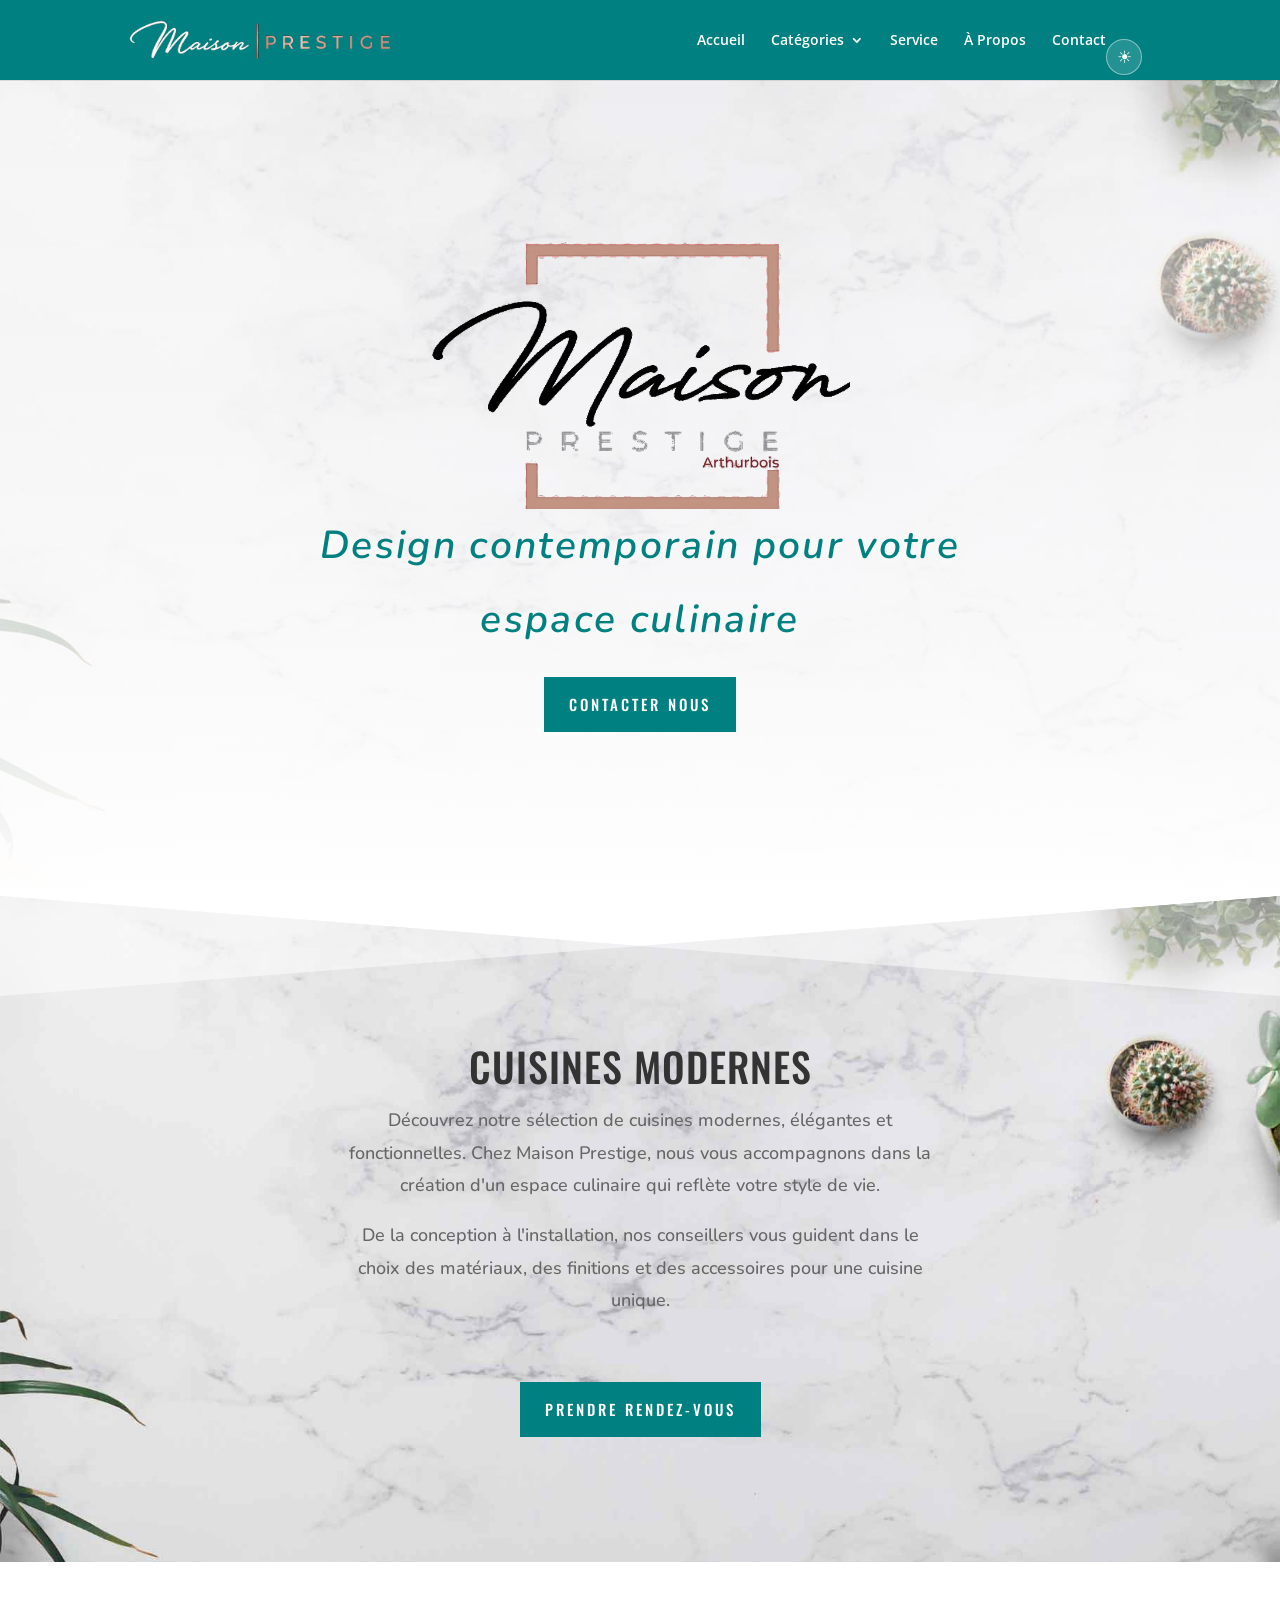
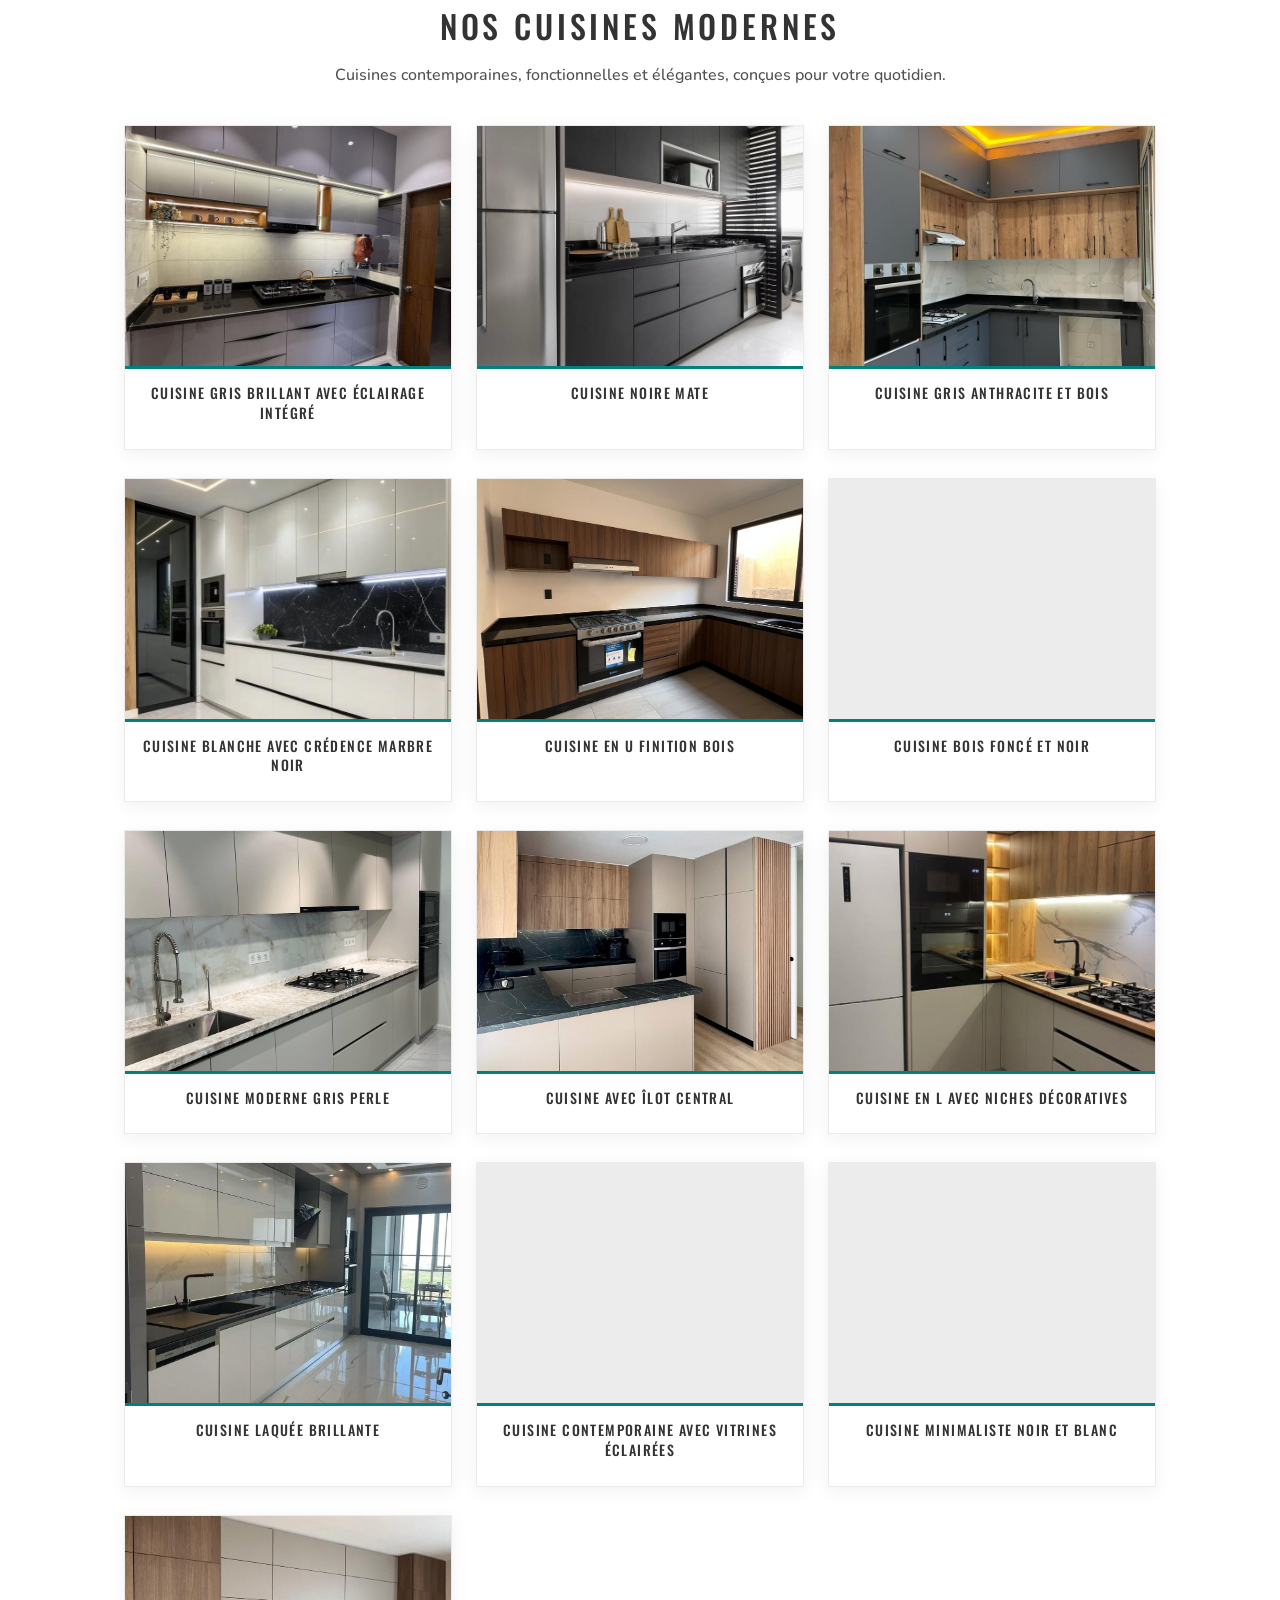
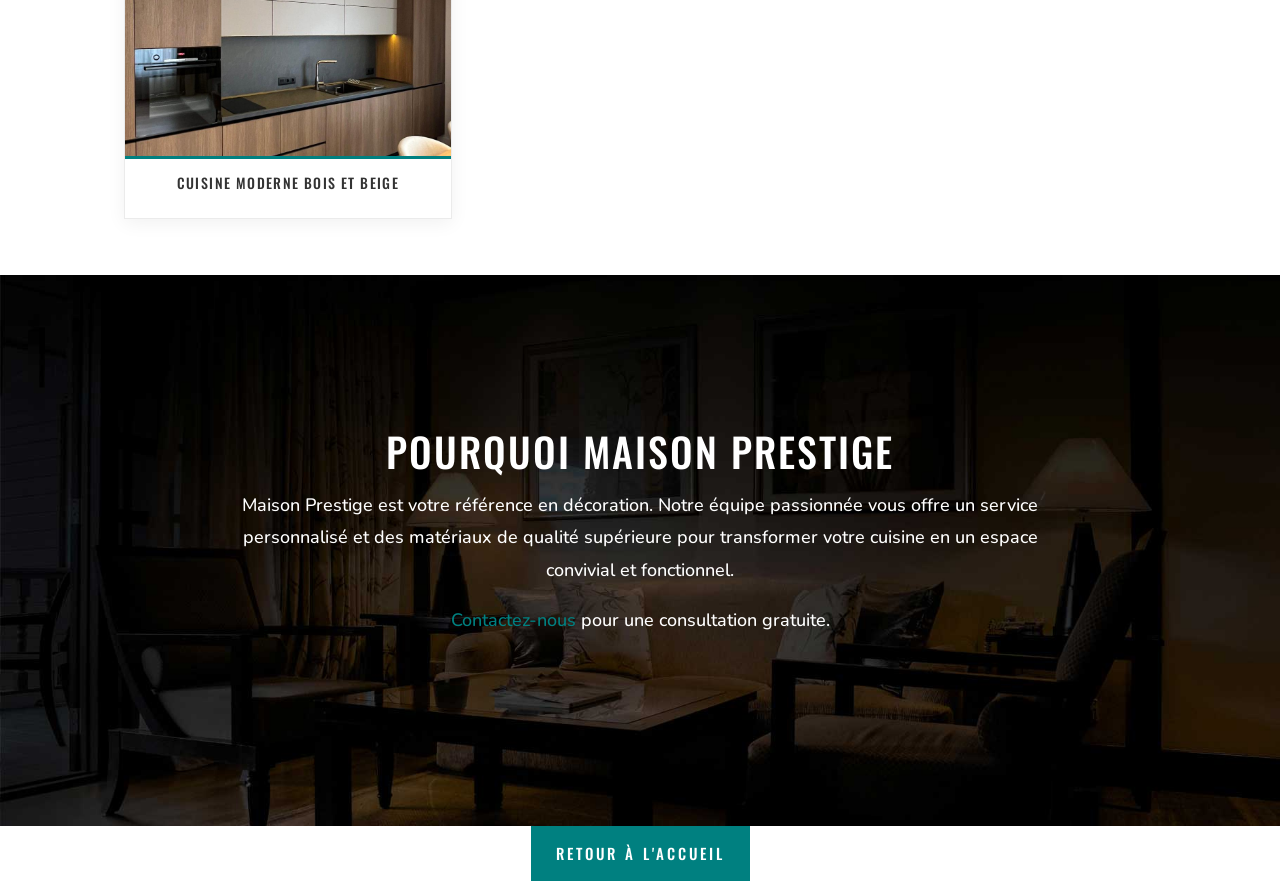
==== cuisines-modernes.html @ c94b7095 "ajout photo" ====
<!DOCTYPE html><html lang="en-US" class="js"><head>
	<meta charset="UTF-8">
<script>(function(){try{if(localStorage.getItem("mc-theme")==="dark")document.documentElement.classList.add("mc-theme-dark")}catch(e){}})();</script>
<meta name="description" content="Cuisines modernes sur mesure - Maison Prestige, Atelier de création sur mesure à Rabat-Salé."><meta http-equiv="X-UA-Compatible" content="IE=edge">

	<script type="text/javascript">
		document.documentElement.className = 'js';
	</script>

	<title>Cuisines modernes | Maison Prestige</title>
<style id="et-divi-open-sans-inline-css">/* Original: https://fonts.googleapis.com/css?family=Open+Sans:300italic,400italic,600italic,700italic,800italic,400,300,600,700,800&subset=latin,latin-ext&display=swap *//* User Agent: Mozilla/5.0 (Unknown; Linux x86_64) AppleWebKit/538.1 (KHTML, like Gecko) Safari/538.1 Daum/4.1 */@font-face {font-family: 'Open Sans';font-style: italic;font-weight: 300;font-stretch: normal;font-display: swap;src: url(fonts/memQYaGs126MiZpBA-UFUIcVXSCEkx2cmqvXlWq8tWZ0Pw86hd0Rk5hkWV4exQ.ttf) format('truetype');}@font-face {font-family: 'Open Sans';font-style: italic;font-weight: 400;font-stretch: normal;font-display: swap;src: url(fonts/memQYaGs126MiZpBA-UFUIcVXSCEkx2cmqvXlWq8tWZ0Pw86hd0Rk8ZkWV4exQ.ttf) format('truetype');}@font-face {font-family: 'Open Sans';font-style: italic;font-weight: 600;font-stretch: normal;font-display: swap;src: url(fonts/memQYaGs126MiZpBA-UFUIcVXSCEkx2cmqvXlWq8tWZ0Pw86hd0RkxhjWV4exQ.ttf) format('truetype');}@font-face {font-family: 'Open Sans';font-style: italic;font-weight: 700;font-stretch: normal;font-display: swap;src: url(fonts/memQYaGs126MiZpBA-UFUIcVXSCEkx2cmqvXlWq8tWZ0Pw86hd0RkyFjWV4exQ.ttf) format('truetype');}@font-face {font-family: 'Open Sans';font-style: italic;font-weight: 800;font-stretch: normal;font-display: swap;src: url(fonts/memQYaGs126MiZpBA-UFUIcVXSCEkx2cmqvXlWq8tWZ0Pw86hd0Rk0ZjWV4exQ.ttf) format('truetype');}@font-face {font-family: 'Open Sans';font-style: normal;font-weight: 300;font-stretch: normal;font-display: swap;src: url(fonts/memSYaGs126MiZpBA-UvWbX2vVnXBbObj2OVZyOOSr4dVJWUgsiH0B4uaVc.ttf) format('truetype');}@font-face {font-family: 'Open Sans';font-style: normal;font-weight: 400;font-stretch: normal;font-display: swap;src: url(fonts/memSYaGs126MiZpBA-UvWbX2vVnXBbObj2OVZyOOSr4dVJWUgsjZ0B4uaVc.ttf) format('truetype');}@font-face {font-family: 'Open Sans';font-style: normal;font-weight: 600;font-stretch: normal;font-display: swap;src: url(fonts/memSYaGs126MiZpBA-UvWbX2vVnXBbObj2OVZyOOSr4dVJWUgsgH1x4uaVc.ttf) format('truetype');}@font-face {font-family: 'Open Sans';font-style: normal;font-weight: 700;font-stretch: normal;font-display: swap;src: url(fonts/memSYaGs126MiZpBA-UvWbX2vVnXBbObj2OVZyOOSr4dVJWUgsg-1x4uaVc.ttf) format('truetype');}@font-face {font-family: 'Open Sans';font-style: normal;font-weight: 800;font-stretch: normal;font-display: swap;src: url(fonts/memSYaGs126MiZpBA-UvWbX2vVnXBbObj2OVZyOOSr4dVJWUgshZ1x4uaVc.ttf) format('truetype');}/* User Agent: Mozilla/5.0 (Windows NT 6.1; WOW64; rv:27.0) Gecko/20100101 Firefox/27.0 */@font-face {font-family: 'Open Sans';font-style: italic;font-weight: 300;font-stretch: normal;font-display: swap;src: url(fonts/memQYaGs126MiZpBA-UFUIcVXSCEkx2cmqvXlWq8tWZ0Pw86hd0Rk5hkWV4exg.woff) format('woff');}@font-face {font-family: 'Open Sans';font-style: italic;font-weight: 400;font-stretch: normal;font-display: swap;src: url(fonts/memQYaGs126MiZpBA-UFUIcVXSCEkx2cmqvXlWq8tWZ0Pw86hd0Rk8ZkWV4exg.woff) format('woff');}@font-face {font-family: 'Open Sans';font-style: italic;font-weight: 600;font-stretch: normal;font-display: swap;src: url(fonts/memQYaGs126MiZpBA-UFUIcVXSCEkx2cmqvXlWq8tWZ0Pw86hd0RkxhjWV4exg.woff) format('woff');}@font-face {font-family: 'Open Sans';font-style: italic;font-weight: 700;font-stretch: normal;font-display: swap;src: url(fonts/memQYaGs126MiZpBA-UFUIcVXSCEkx2cmqvXlWq8tWZ0Pw86hd0RkyFjWV4exg.woff) format('woff');}@font-face {font-family: 'Open Sans';font-style: italic;font-weight: 800;font-stretch: normal;font-display: swap;src: url(fonts/memQYaGs126MiZpBA-UFUIcVXSCEkx2cmqvXlWq8tWZ0Pw86hd0Rk0ZjWV4exg.woff) format('woff');}@font-face {font-family: 'Open Sans';font-style: normal;font-weight: 300;font-stretch: normal;font-display: swap;src: url(fonts/memSYaGs126MiZpBA-UvWbX2vVnXBbObj2OVZyOOSr4dVJWUgsiH0B4uaVQ.woff) format('woff');}@font-face {font-family: 'Open Sans';font-style: normal;font-weight: 400;font-stretch: normal;font-display: swap;src: url(fonts/memSYaGs126MiZpBA-UvWbX2vVnXBbObj2OVZyOOSr4dVJWUgsjZ0B4uaVQ.woff) format('woff');}@font-face {font-family: 'Open Sans';font-style: normal;font-weight: 600;font-stretch: normal;font-display: swap;src: url(fonts/memSYaGs126MiZpBA-UvWbX2vVnXBbObj2OVZyOOSr4dVJWUgsgH1x4uaVQ.woff) format('woff');}@font-face {font-family: 'Open Sans';font-style: normal;font-weight: 700;font-stretch: normal;font-display: swap;src: url(fonts/memSYaGs126MiZpBA-UvWbX2vVnXBbObj2OVZyOOSr4dVJWUgsg-1x4uaVQ.woff) format('woff');}@font-face {font-family: 'Open Sans';font-style: normal;font-weight: 800;font-stretch: normal;font-display: swap;src: url(fonts/memSYaGs126MiZpBA-UvWbX2vVnXBbObj2OVZyOOSr4dVJWUgshZ1x4uaVQ.woff) format('woff');}/* User Agent: Mozilla/5.0 (Windows NT 6.3; rv:39.0) Gecko/20100101 Firefox/39.0 */@font-face {font-family: 'Open Sans';font-style: italic;font-weight: 300;font-stretch: normal;font-display: swap;src: url(fonts/memQYaGs126MiZpBA-UFUIcVXSCEkx2cmqvXlWq8tWZ0Pw86hd0Rk5hkWV4ewA.woff2) format('woff2');}@font-face {font-family: 'Open Sans';font-style: italic;font-weight: 400;font-stretch: normal;font-display: swap;src: url(fonts/memQYaGs126MiZpBA-UFUIcVXSCEkx2cmqvXlWq8tWZ0Pw86hd0Rk8ZkWV4ewA.woff2) format('woff2');}@font-face {font-family: 'Open Sans';font-style: italic;font-weight: 600;font-stretch: normal;font-display: swap;src: url(fonts/memQYaGs126MiZpBA-UFUIcVXSCEkx2cmqvXlWq8tWZ0Pw86hd0RkxhjWV4ewA.woff2) format('woff2');}@font-face {font-family: 'Open Sans';font-style: italic;font-weight: 700;font-stretch: normal;font-display: swap;src: url(fonts/memQYaGs126MiZpBA-UFUIcVXSCEkx2cmqvXlWq8tWZ0Pw86hd0RkyFjWV4ewA.woff2) format('woff2');}@font-face {font-family: 'Open Sans';font-style: italic;font-weight: 800;font-stretch: normal;font-display: swap;src: url(fonts/memQYaGs126MiZpBA-UFUIcVXSCEkx2cmqvXlWq8tWZ0Pw86hd0Rk0ZjWV4ewA.woff2) format('woff2');}@font-face {font-family: 'Open Sans';font-style: normal;font-weight: 300;font-stretch: normal;font-display: swap;src: url(fonts/memSYaGs126MiZpBA-UvWbX2vVnXBbObj2OVZyOOSr4dVJWUgsiH0B4uaVI.woff2) format('woff2');}@font-face {font-family: 'Open Sans';font-style: normal;font-weight: 400;font-stretch: normal;font-display: swap;src: url(fonts/memSYaGs126MiZpBA-UvWbX2vVnXBbObj2OVZyOOSr4dVJWUgsjZ0B4uaVI.woff2) format('woff2');}@font-face {font-family: 'Open Sans';font-style: normal;font-weight: 600;font-stretch: normal;font-display: swap;src: url(fonts/memSYaGs126MiZpBA-UvWbX2vVnXBbObj2OVZyOOSr4dVJWUgsgH1x4uaVI.woff2) format('woff2');}@font-face {font-family: 'Open Sans';font-style: normal;font-weight: 700;font-stretch: normal;font-display: swap;src: url(fonts/memSYaGs126MiZpBA-UvWbX2vVnXBbObj2OVZyOOSr4dVJWUgsg-1x4uaVI.woff2) format('woff2');}@font-face {font-family: 'Open Sans';font-style: normal;font-weight: 800;font-stretch: normal;font-display: swap;src: url(fonts/memSYaGs126MiZpBA-UvWbX2vVnXBbObj2OVZyOOSr4dVJWUgshZ1x4uaVI.woff2) format('woff2');}</style><style id="et-builder-googlefonts-cached-inline">/* Original: https://fonts.googleapis.com/css?family=Oswald:200,300,regular,500,600,700|Nunito:200,300,regular,500,600,700,800,900,200italic,300italic,italic,500italic,600italic,700italic,800italic,900italic&subset=latin,latin-ext&display=swap *//* User Agent: Mozilla/5.0 (Unknown; Linux x86_64) AppleWebKit/538.1 (KHTML, like Gecko) Safari/538.1 Daum/4.1 */@font-face {font-family: 'Nunito';font-style: italic;font-weight: 200;font-display: swap;src: url(fonts/XRXK3I6Li01BKofIMPyPbj8d7IEAGXNiLXAHg6bf.ttf) format('truetype');}@font-face {font-family: 'Nunito';font-style: italic;font-weight: 300;font-display: swap;src: url(fonts/XRXK3I6Li01BKofIMPyPbj8d7IEAGXNi83AHg6bf.ttf) format('truetype');}@font-face {font-family: 'Nunito';font-style: italic;font-weight: 400;font-display: swap;src: url(fonts/XRXK3I6Li01BKofIMPyPbj8d7IEAGXNirXAHg6bf.ttf) format('truetype');}@font-face {font-family: 'Nunito';font-style: italic;font-weight: 500;font-display: swap;src: url(fonts/XRXK3I6Li01BKofIMPyPbj8d7IEAGXNin3AHg6bf.ttf) format('truetype');}@font-face {font-family: 'Nunito';font-style: italic;font-weight: 600;font-display: swap;src: url(fonts/XRXK3I6Li01BKofIMPyPbj8d7IEAGXNic3cHg6bf.ttf) format('truetype');}@font-face {font-family: 'Nunito';font-style: italic;font-weight: 700;font-display: swap;src: url(fonts/XRXK3I6Li01BKofIMPyPbj8d7IEAGXNiSncHg6bf.ttf) format('truetype');}@font-face {font-family: 'Nunito';font-style: italic;font-weight: 800;font-display: swap;src: url(fonts/XRXK3I6Li01BKofIMPyPbj8d7IEAGXNiLXcHg6bf.ttf) format('truetype');}@font-face {font-family: 'Nunito';font-style: italic;font-weight: 900;font-display: swap;src: url(fonts/XRXK3I6Li01BKofIMPyPbj8d7IEAGXNiBHcHg6bf.ttf) format('truetype');}@font-face {font-family: 'Nunito';font-style: normal;font-weight: 200;font-display: swap;src: url(fonts/XRXI3I6Li01BKofiOc5wtlZ2di8HDDshdTo3ig.ttf) format('truetype');}@font-face {font-family: 'Nunito';font-style: normal;font-weight: 300;font-display: swap;src: url(fonts/XRXI3I6Li01BKofiOc5wtlZ2di8HDOUhdTo3ig.ttf) format('truetype');}@font-face {font-family: 'Nunito';font-style: normal;font-weight: 400;font-display: swap;src: url(fonts/XRXI3I6Li01BKofiOc5wtlZ2di8HDLshdTo3ig.ttf) format('truetype');}@font-face {font-family: 'Nunito';font-style: normal;font-weight: 500;font-display: swap;src: url(fonts/XRXI3I6Li01BKofiOc5wtlZ2di8HDIkhdTo3ig.ttf) format('truetype');}@font-face {font-family: 'Nunito';font-style: normal;font-weight: 600;font-display: swap;src: url(fonts/XRXI3I6Li01BKofiOc5wtlZ2di8HDGUmdTo3ig.ttf) format('truetype');}@font-face {font-family: 'Nunito';font-style: normal;font-weight: 700;font-display: swap;src: url(fonts/XRXI3I6Li01BKofiOc5wtlZ2di8HDFwmdTo3ig.ttf) format('truetype');}@font-face {font-family: 'Nunito';font-style: normal;font-weight: 800;font-display: swap;src: url(fonts/XRXI3I6Li01BKofiOc5wtlZ2di8HDDsmdTo3ig.ttf) format('truetype');}@font-face {font-family: 'Nunito';font-style: normal;font-weight: 900;font-display: swap;src: url(fonts/XRXI3I6Li01BKofiOc5wtlZ2di8HDBImdTo3ig.ttf) format('truetype');}@font-face {font-family: 'Oswald';font-style: normal;font-weight: 200;font-display: swap;src: url(fonts/TK3_WkUHHAIjg75cFRf3bXL8LICs13FvsUhiYA.ttf) format('truetype');}@font-face {font-family: 'Oswald';font-style: normal;font-weight: 300;font-display: swap;src: url(fonts/TK3_WkUHHAIjg75cFRf3bXL8LICs169vsUhiYA.ttf) format('truetype');}@font-face {font-family: 'Oswald';font-style: normal;font-weight: 400;font-display: swap;src: url(fonts/TK3_WkUHHAIjg75cFRf3bXL8LICs1_FvsUhiYA.ttf) format('truetype');}@font-face {font-family: 'Oswald';font-style: normal;font-weight: 500;font-display: swap;src: url(fonts/TK3_WkUHHAIjg75cFRf3bXL8LICs18NvsUhiYA.ttf) format('truetype');}@font-face {font-family: 'Oswald';font-style: normal;font-weight: 600;font-display: swap;src: url(fonts/TK3_WkUHHAIjg75cFRf3bXL8LICs1y9osUhiYA.ttf) format('truetype');}@font-face {font-family: 'Oswald';font-style: normal;font-weight: 700;font-display: swap;src: url(fonts/TK3_WkUHHAIjg75cFRf3bXL8LICs1xZosUhiYA.ttf) format('truetype');}/* User Agent: Mozilla/5.0 (Windows NT 6.1; WOW64; rv:27.0) Gecko/20100101 Firefox/27.0 */@font-face {font-family: 'Nunito';font-style: italic;font-weight: 200;font-display: swap;src: url(fonts/XRXK3I6Li01BKofIMPyPbj8d7IEAGXNiLXAHg6bc.woff) format('woff');}@font-face {font-family: 'Nunito';font-style: italic;font-weight: 300;font-display: swap;src: url(fonts/XRXK3I6Li01BKofIMPyPbj8d7IEAGXNi83AHg6bc.woff) format('woff');}@font-face {font-family: 'Nunito';font-style: italic;font-weight: 400;font-display: swap;src: url(fonts/XRXK3I6Li01BKofIMPyPbj8d7IEAGXNirXAHg6bc.woff) format('woff');}@font-face {font-family: 'Nunito';font-style: italic;font-weight: 500;font-display: swap;src: url(fonts/XRXK3I6Li01BKofIMPyPbj8d7IEAGXNin3AHg6bc.woff) format('woff');}@font-face {font-family: 'Nunito';font-style: italic;font-weight: 600;font-display: swap;src: url(fonts/XRXK3I6Li01BKofIMPyPbj8d7IEAGXNic3cHg6bc.woff) format('woff');}@font-face {font-family: 'Nunito';font-style: italic;font-weight: 700;font-display: swap;src: url(fonts/XRXK3I6Li01BKofIMPyPbj8d7IEAGXNiSncHg6bc.woff) format('woff');}@font-face {font-family: 'Nunito';font-style: italic;font-weight: 800;font-display: swap;src: url(fonts/XRXK3I6Li01BKofIMPyPbj8d7IEAGXNiLXcHg6bc.woff) format('woff');}@font-face {font-family: 'Nunito';font-style: italic;font-weight: 900;font-display: swap;src: url(fonts/XRXK3I6Li01BKofIMPyPbj8d7IEAGXNiBHcHg6bc.woff) format('woff');}@font-face {font-family: 'Nunito';font-style: normal;font-weight: 200;font-display: swap;src: url(fonts/XRXI3I6Li01BKofiOc5wtlZ2di8HDDshdTo3iQ.woff) format('woff');}@font-face {font-family: 'Nunito';font-style: normal;font-weight: 300;font-display: swap;src: url(fonts/XRXI3I6Li01BKofiOc5wtlZ2di8HDOUhdTo3iQ.woff) format('woff');}@font-face {font-family: 'Nunito';font-style: normal;font-weight: 400;font-display: swap;src: url(fonts/XRXI3I6Li01BKofiOc5wtlZ2di8HDLshdTo3iQ.woff) format('woff');}@font-face {font-family: 'Nunito';font-style: normal;font-weight: 500;font-display: swap;src: url(fonts/XRXI3I6Li01BKofiOc5wtlZ2di8HDIkhdTo3iQ.woff) format('woff');}@font-face {font-family: 'Nunito';font-style: normal;font-weight: 600;font-display: swap;src: url(fonts/XRXI3I6Li01BKofiOc5wtlZ2di8HDGUmdTo3iQ.woff) format('woff');}@font-face {font-family: 'Nunito';font-style: normal;font-weight: 700;font-display: swap;src: url(fonts/XRXI3I6Li01BKofiOc5wtlZ2di8HDFwmdTo3iQ.woff) format('woff');}@font-face {font-family: 'Nunito';font-style: normal;font-weight: 800;font-display: swap;src: url(fonts/XRXI3I6Li01BKofiOc5wtlZ2di8HDDsmdTo3iQ.woff) format('woff');}@font-face {font-family: 'Nunito';font-style: normal;font-weight: 900;font-display: swap;src: url(fonts/XRXI3I6Li01BKofiOc5wtlZ2di8HDBImdTo3iQ.woff) format('woff');}@font-face {font-family: 'Oswald';font-style: normal;font-weight: 200;font-display: swap;src: url(fonts/TK3_WkUHHAIjg75cFRf3bXL8LICs13FvsUhiYw.woff) format('woff');}@font-face {font-family: 'Oswald';font-style: normal;font-weight: 300;font-display: swap;src: url(fonts/TK3_WkUHHAIjg75cFRf3bXL8LICs169vsUhiYw.woff) format('woff');}@font-face {font-family: 'Oswald';font-style: normal;font-weight: 400;font-display: swap;src: url(fonts/TK3_WkUHHAIjg75cFRf3bXL8LICs1_FvsUhiYw.woff) format('woff');}@font-face {font-family: 'Oswald';font-style: normal;font-weight: 500;font-display: swap;src: url(fonts/TK3_WkUHHAIjg75cFRf3bXL8LICs18NvsUhiYw.woff) format('woff');}@font-face {font-family: 'Oswald';font-style: normal;font-weight: 600;font-display: swap;src: url(fonts/TK3_WkUHHAIjg75cFRf3bXL8LICs1y9osUhiYw.woff) format('woff');}@font-face {font-family: 'Oswald';font-style: normal;font-weight: 700;font-display: swap;src: url(fonts/TK3_WkUHHAIjg75cFRf3bXL8LICs1xZosUhiYw.woff) format('woff');}/* User Agent: Mozilla/5.0 (Windows NT 6.3; rv:39.0) Gecko/20100101 Firefox/39.0 */@font-face {font-family: 'Nunito';font-style: italic;font-weight: 200;font-display: swap;src: url(fonts/XRXK3I6Li01BKofIMPyPbj8d7IEAGXNiLXAHg6ba.woff2) format('woff2');}@font-face {font-family: 'Nunito';font-style: italic;font-weight: 300;font-display: swap;src: url(fonts/XRXK3I6Li01BKofIMPyPbj8d7IEAGXNi83AHg6ba.woff2) format('woff2');}@font-face {font-family: 'Nunito';font-style: italic;font-weight: 400;font-display: swap;src: url(fonts/XRXK3I6Li01BKofIMPyPbj8d7IEAGXNirXAHg6ba.woff2) format('woff2');}@font-face {font-family: 'Nunito';font-style: italic;font-weight: 500;font-display: swap;src: url(fonts/XRXK3I6Li01BKofIMPyPbj8d7IEAGXNin3AHg6ba.woff2) format('woff2');}@font-face {font-family: 'Nunito';font-style: italic;font-weight: 600;font-display: swap;src: url(fonts/XRXK3I6Li01BKofIMPyPbj8d7IEAGXNic3cHg6ba.woff2) format('woff2');}@font-face {font-family: 'Nunito';font-style: italic;font-weight: 700;font-display: swap;src: url(fonts/XRXK3I6Li01BKofIMPyPbj8d7IEAGXNiSncHg6ba.woff2) format('woff2');}@font-face {font-family: 'Nunito';font-style: italic;font-weight: 800;font-display: swap;src: url(fonts/XRXK3I6Li01BKofIMPyPbj8d7IEAGXNiLXcHg6ba.woff2) format('woff2');}@font-face {font-family: 'Nunito';font-style: italic;font-weight: 900;font-display: swap;src: url(fonts/XRXK3I6Li01BKofIMPyPbj8d7IEAGXNiBHcHg6ba.woff2) format('woff2');}@font-face {font-family: 'Nunito';font-style: normal;font-weight: 200;font-display: swap;src: url(fonts/XRXI3I6Li01BKofiOc5wtlZ2di8HDDshdTo3jw.woff2) format('woff2');}@font-face {font-family: 'Nunito';font-style: normal;font-weight: 300;font-display: swap;src: url(fonts/XRXI3I6Li01BKofiOc5wtlZ2di8HDOUhdTo3jw.woff2) format('woff2');}@font-face {font-family: 'Nunito';font-style: normal;font-weight: 400;font-display: swap;src: url(fonts/XRXI3I6Li01BKofiOc5wtlZ2di8HDLshdTo3jw.woff2) format('woff2');}@font-face {font-family: 'Nunito';font-style: normal;font-weight: 500;font-display: swap;src: url(fonts/XRXI3I6Li01BKofiOc5wtlZ2di8HDIkhdTo3jw.woff2) format('woff2');}@font-face {font-family: 'Nunito';font-style: normal;font-weight: 600;font-display: swap;src: url(fonts/XRXI3I6Li01BKofiOc5wtlZ2di8HDGUmdTo3jw.woff2) format('woff2');}@font-face {font-family: 'Nunito';font-style: normal;font-weight: 700;font-display: swap;src: url(fonts/XRXI3I6Li01BKofiOc5wtlZ2di8HDFwmdTo3jw.woff2) format('woff2');}@font-face {font-family: 'Nunito';font-style: normal;font-weight: 800;font-display: swap;src: url(fonts/XRXI3I6Li01BKofiOc5wtlZ2di8HDDsmdTo3jw.woff2) format('woff2');}@font-face {font-family: 'Nunito';font-style: normal;font-weight: 900;font-display: swap;src: url(fonts/XRXI3I6Li01BKofiOc5wtlZ2di8HDBImdTo3jw.woff2) format('woff2');}@font-face {font-family: 'Oswald';font-style: normal;font-weight: 200;font-display: swap;src: url(fonts/TK3_WkUHHAIjg75cFRf3bXL8LICs13FvsUhiZQ.woff2) format('woff2');}@font-face {font-family: 'Oswald';font-style: normal;font-weight: 300;font-display: swap;src: url(fonts/TK3_WkUHHAIjg75cFRf3bXL8LICs169vsUhiZQ.woff2) format('woff2');}@font-face {font-family: 'Oswald';font-style: normal;font-weight: 400;font-display: swap;src: url(fonts/TK3_WkUHHAIjg75cFRf3bXL8LICs1_FvsUhiZQ.woff2) format('woff2');}@font-face {font-family: 'Oswald';font-style: normal;font-weight: 500;font-display: swap;src: url(fonts/TK3_WkUHHAIjg75cFRf3bXL8LICs18NvsUhiZQ.woff2) format('woff2');}@font-face {font-family: 'Oswald';font-style: normal;font-weight: 600;font-display: swap;src: url(fonts/TK3_WkUHHAIjg75cFRf3bXL8LICs1y9osUhiZQ.woff2) format('woff2');}@font-face {font-family: 'Oswald';font-style: normal;font-weight: 700;font-display: swap;src: url(fonts/TK3_WkUHHAIjg75cFRf3bXL8LICs1xZosUhiZQ.woff2) format('woff2');}</style><meta name="robots" content="max-image-preview:large">
<script type="text/javascript">
			let jqueryParams=[],jQuery=function(r){return jqueryParams=[...jqueryParams,r],jQuery},$=function(r){return jqueryParams=[...jqueryParams,r],$};window.jQuery=jQuery,window.$=jQuery;let customHeadScripts=!1;jQuery.fn=jQuery.prototype={},$.fn=jQuery.prototype={},jQuery.noConflict=function(r){if(window.jQuery)return jQuery=window.jQuery,$=window.jQuery,customHeadScripts=!0,jQuery.noConflict},jQuery.ready=function(r){jqueryParams=[...jqueryParams,r]},$.ready=function(r){jqueryParams=[...jqueryParams,r]},jQuery.load=function(r){jqueryParams=[...jqueryParams,r]},$.load=function(r){jqueryParams=[...jqueryParams,r]},jQuery.fn.ready=function(r){jqueryParams=[...jqueryParams,r]},$.fn.ready=function(r){jqueryParams=[...jqueryParams,r]};</script>
<style id="global-styles-inline-css">
:root{--wp--preset--aspect-ratio--square: 1;--wp--preset--aspect-ratio--4-3: 4/3;--wp--preset--aspect-ratio--3-4: 3/4;--wp--preset--aspect-ratio--3-2: 3/2;--wp--preset--aspect-ratio--2-3: 2/3;--wp--preset--aspect-ratio--16-9: 16/9;--wp--preset--aspect-ratio--9-16: 9/16;--wp--preset--color--black: #000000;--wp--preset--color--cyan-bluish-gray: #abb8c3;--wp--preset--color--white: #ffffff;--wp--preset--color--pale-pink: #f78da7;--wp--preset--color--vivid-red: #cf2e2e;--wp--preset--color--luminous-vivid-orange: #ff6900;--wp--preset--color--luminous-vivid-amber: #fcb900;--wp--preset--color--light-green-cyan: #7bdcb5;--wp--preset--color--vivid-green-cyan: #00d084;--wp--preset--color--pale-cyan-blue: #8ed1fc;--wp--preset--color--vivid-cyan-blue: #0693e3;--wp--preset--color--vivid-purple: #9b51e0;--wp--preset--gradient--vivid-cyan-blue-to-vivid-purple: linear-gradient(135deg,rgb(6,147,227) 0%,rgb(155,81,224) 100%);--wp--preset--gradient--light-green-cyan-to-vivid-green-cyan: linear-gradient(135deg,rgb(122,220,180) 0%,rgb(0,208,130) 100%);--wp--preset--gradient--luminous-vivid-amber-to-luminous-vivid-orange: linear-gradient(135deg,rgb(252,185,0) 0%,rgb(255,105,0) 100%);--wp--preset--gradient--luminous-vivid-orange-to-vivid-red: linear-gradient(135deg,rgb(255,105,0) 0%,rgb(207,46,46) 100%);--wp--preset--gradient--very-light-gray-to-cyan-bluish-gray: linear-gradient(135deg,rgb(238,238,238) 0%,rgb(169,184,195) 100%);--wp--preset--gradient--cool-to-warm-spectrum: linear-gradient(135deg,rgb(74,234,220) 0%,rgb(151,120,209) 20%,rgb(207,42,186) 40%,rgb(238,44,130) 60%,rgb(251,105,98) 80%,rgb(254,248,76) 100%);--wp--preset--gradient--blush-light-purple: linear-gradient(135deg,rgb(255,206,236) 0%,rgb(152,150,240) 100%);--wp--preset--gradient--blush-bordeaux: linear-gradient(135deg,rgb(254,205,165) 0%,rgb(254,45,45) 50%,rgb(107,0,62) 100%);--wp--preset--gradient--luminous-dusk: linear-gradient(135deg,rgb(255,203,112) 0%,rgb(199,81,192) 50%,rgb(65,88,208) 100%);--wp--preset--gradient--pale-ocean: linear-gradient(135deg,rgb(255,245,203) 0%,rgb(182,227,212) 50%,rgb(51,167,181) 100%);--wp--preset--gradient--electric-grass: linear-gradient(135deg,rgb(202,248,128) 0%,rgb(113,206,126) 100%);--wp--preset--gradient--midnight: linear-gradient(135deg,rgb(2,3,129) 0%,rgb(40,116,252) 100%);--wp--preset--font-size--small: 13px;--wp--preset--font-size--medium: 20px;--wp--preset--font-size--large: 36px;--wp--preset--font-size--x-large: 42px;--wp--preset--spacing--20: 0.44rem;--wp--preset--spacing--30: 0.67rem;--wp--preset--spacing--40: 1rem;--wp--preset--spacing--50: 1.5rem;--wp--preset--spacing--60: 2.25rem;--wp--preset--spacing--70: 3.38rem;--wp--preset--spacing--80: 5.06rem;--wp--preset--shadow--natural: 6px 6px 9px rgba(0, 0, 0, 0.2);--wp--preset--shadow--deep: 12px 12px 50px rgba(0, 0, 0, 0.4);--wp--preset--shadow--sharp: 6px 6px 0px rgba(0, 0, 0, 0.2);--wp--preset--shadow--outlined: 6px 6px 0px -3px rgb(255, 255, 255), 6px 6px rgb(0, 0, 0);--wp--preset--shadow--crisp: 6px 6px 0px rgb(0, 0, 0);}:root { --wp--style--global--content-size: 823px;--wp--style--global--wide-size: 1080px; }:where(body) { margin: 0; }.wp-site-blocks > .alignleft { float: left; margin-right: 2em; }.wp-site-blocks > .alignright { float: right; margin-left: 2em; }.wp-site-blocks > .aligncenter { justify-content: center; margin-left: auto; margin-right: auto; }:where(.is-layout-flex){gap: 0.5em;}:where(.is-layout-grid){gap: 0.5em;}.is-layout-flow > .alignleft{float: left;margin-inline-start: 0;margin-inline-end: 2em;}.is-layout-flow > .alignright{float: right;margin-inline-start: 2em;margin-inline-end: 0;}.is-layout-flow > .aligncenter{margin-left: auto !important;margin-right: auto !important;}.is-layout-constrained > .alignleft{float: left;margin-inline-start: 0;margin-inline-end: 2em;}.is-layout-constrained > .alignright{float: right;margin-inline-start: 2em;margin-inline-end: 0;}.is-layout-constrained > .aligncenter{margin-left: auto !important;margin-right: auto !important;}.is-layout-constrained > :where(:not(.alignleft):not(.alignright):not(.alignfull)){max-width: var(--wp--style--global--content-size);margin-left: auto !important;margin-right: auto !important;}.is-layout-constrained > .alignwide{max-width: var(--wp--style--global--wide-size);}body .is-layout-flex{display: flex;}.is-layout-flex{flex-wrap: wrap;align-items: center;}.is-layout-flex > :is(*, div){margin: 0;}body .is-layout-grid{display: grid;}.is-layout-grid > :is(*, div){margin: 0;}body{padding-top: 0px;padding-right: 0px;padding-bottom: 0px;padding-left: 0px;}:root :where(.wp-element-button, .wp-block-button__link){background-color: #32373c;border-width: 0;color: #fff;font-family: inherit;font-size: inherit;font-style: inherit;font-weight: inherit;letter-spacing: inherit;line-height: inherit;padding-top: calc(0.667em + 2px);padding-right: calc(1.333em + 2px);padding-bottom: calc(0.667em + 2px);padding-left: calc(1.333em + 2px);text-decoration: none;text-transform: inherit;}.has-black-color{color: var(--wp--preset--color--black) !important;}.has-cyan-bluish-gray-color{color: var(--wp--preset--color--cyan-bluish-gray) !important;}.has-white-color{color: var(--wp--preset--color--white) !important;}.has-pale-pink-color{color: var(--wp--preset--color--pale-pink) !important;}.has-vivid-red-color{color: var(--wp--preset--color--vivid-red) !important;}.has-luminous-vivid-orange-color{color: var(--wp--preset--color--luminous-vivid-orange) !important;}.has-luminous-vivid-amber-color{color: var(--wp--preset--color--luminous-vivid-amber) !important;}.has-light-green-cyan-color{color: var(--wp--preset--color--light-green-cyan) !important;}.has-vivid-green-cyan-color{color: var(--wp--preset--color--vivid-green-cyan) !important;}.has-pale-cyan-blue-color{color: var(--wp--preset--color--pale-cyan-blue) !important;}.has-vivid-cyan-blue-color{color: var(--wp--preset--color--vivid-cyan-blue) !important;}.has-vivid-purple-color{color: var(--wp--preset--color--vivid-purple) !important;}.has-black-background-color{background-color: var(--wp--preset--color--black) !important;}.has-cyan-bluish-gray-background-color{background-color: var(--wp--preset--color--cyan-bluish-gray) !important;}.has-white-background-color{background-color: var(--wp--preset--color--white) !important;}.has-pale-pink-background-color{background-color: var(--wp--preset--color--pale-pink) !important;}.has-vivid-red-background-color{background-color: var(--wp--preset--color--vivid-red) !important;}.has-luminous-vivid-orange-background-color{background-color: var(--wp--preset--color--luminous-vivid-orange) !important;}.has-luminous-vivid-amber-background-color{background-color: var(--wp--preset--color--luminous-vivid-amber) !important;}.has-light-green-cyan-background-color{background-color: var(--wp--preset--color--light-green-cyan) !important;}.has-vivid-green-cyan-background-color{background-color: var(--wp--preset--color--vivid-green-cyan) !important;}.has-pale-cyan-blue-background-color{background-color: var(--wp--preset--color--pale-cyan-blue) !important;}.has-vivid-cyan-blue-background-color{background-color: var(--wp--preset--color--vivid-cyan-blue) !important;}.has-vivid-purple-background-color{background-color: var(--wp--preset--color--vivid-purple) !important;}.has-black-border-color{border-color: var(--wp--preset--color--black) !important;}.has-cyan-bluish-gray-border-color{border-color: var(--wp--preset--color--cyan-bluish-gray) !important;}.has-white-border-color{border-color: var(--wp--preset--color--white) !important;}.has-pale-pink-border-color{border-color: var(--wp--preset--color--pale-pink) !important;}.has-vivid-red-border-color{border-color: var(--wp--preset--color--vivid-red) !important;}.has-luminous-vivid-orange-border-color{border-color: var(--wp--preset--color--luminous-vivid-orange) !important;}.has-luminous-vivid-amber-border-color{border-color: var(--wp--preset--color--luminous-vivid-amber) !important;}.has-light-green-cyan-border-color{border-color: var(--wp--preset--color--light-green-cyan) !important;}.has-vivid-green-cyan-border-color{border-color: var(--wp--preset--color--vivid-green-cyan) !important;}.has-pale-cyan-blue-border-color{border-color: var(--wp--preset--color--pale-cyan-blue) !important;}.has-vivid-cyan-blue-border-color{border-color: var(--wp--preset--color--vivid-cyan-blue) !important;}.has-vivid-purple-border-color{border-color: var(--wp--preset--color--vivid-purple) !important;}.has-vivid-cyan-blue-to-vivid-purple-gradient-background{background: var(--wp--preset--gradient--vivid-cyan-blue-to-vivid-purple) !important;}.has-light-green-cyan-to-vivid-green-cyan-gradient-background{background: var(--wp--preset--gradient--light-green-cyan-to-vivid-green-cyan) !important;}.has-luminous-vivid-amber-to-luminous-vivid-orange-gradient-background{background: var(--wp--preset--gradient--luminous-vivid-amber-to-luminous-vivid-orange) !important;}.has-luminous-vivid-orange-to-vivid-red-gradient-background{background: var(--wp--preset--gradient--luminous-vivid-orange-to-vivid-red) !important;}.has-very-light-gray-to-cyan-bluish-gray-gradient-background{background: var(--wp--preset--gradient--very-light-gray-to-cyan-bluish-gray) !important;}.has-cool-to-warm-spectrum-gradient-background{background: var(--wp--preset--gradient--cool-to-warm-spectrum) !important;}.has-blush-light-purple-gradient-background{background: var(--wp--preset--gradient--blush-light-purple) !important;}.has-blush-bordeaux-gradient-background{background: var(--wp--preset--gradient--blush-bordeaux) !important;}.has-luminous-dusk-gradient-background{background: var(--wp--preset--gradient--luminous-dusk) !important;}.has-pale-ocean-gradient-background{background: var(--wp--preset--gradient--pale-ocean) !important;}.has-electric-grass-gradient-background{background: var(--wp--preset--gradient--electric-grass) !important;}.has-midnight-gradient-background{background: var(--wp--preset--gradient--midnight) !important;}.has-small-font-size{font-size: var(--wp--preset--font-size--small) !important;}.has-medium-font-size{font-size: var(--wp--preset--font-size--medium) !important;}.has-large-font-size{font-size: var(--wp--preset--font-size--large) !important;}.has-x-large-font-size{font-size: var(--wp--preset--font-size--x-large) !important;}
/*# sourceURL=global-styles-inline-css */
</style>

<style id="divi-style-inline-inline-css">
/*!
Theme Name: Divi
Theme Name: Divi
Version: 4.27.6
Description: Smart. Flexible. Beautiful. Divi is the most powerful theme in our collection.
Author: Elegant Themes
License: GNU General Public License v2
*/
a,abbr,acronym,address,applet,b,big,blockquote,body,center,cite,code,dd,del,dfn,div,dl,dt,em,fieldset,font,form,h1,h2,h3,h4,h5,h6,html,i,iframe,img,ins,kbd,label,legend,li,object,ol,p,pre,q,s,samp,small,span,strike,strong,sub,sup,tt,u,ul,var{margin:0;padding:0;border:0;outline:0;font-size:100%;-ms-text-size-adjust:100%;-webkit-text-size-adjust:100%;vertical-align:baseline;background:transparent}body{line-height:1}ol,ul{list-style:none}blockquote,q{quotes:none}blockquote:after,blockquote:before,q:after,q:before{content:"";content:none}blockquote{margin:20px 0 30px;border-left:5px solid;padding-left:20px}:focus{outline:0}del{text-decoration:line-through}pre{overflow:auto;padding:10px}figure{margin:0}table{border-collapse:collapse;border-spacing:0}article,aside,footer,header,hgroup,nav,section{display:block}body{font-family:Open Sans,Arial,sans-serif;font-size:14px;color:#666;background-color:#fff;line-height:1.7em;font-weight:500;-webkit-font-smoothing:antialiased;-moz-osx-font-smoothing:grayscale}body.page-template-page-template-blank-php #page-container{padding-top:0!important}body.et_cover_background{background-size:cover!important;background-position:top!important;background-repeat:no-repeat!important;background-attachment:fixed}a{color:#008080}a,a:hover{text-decoration:none}p{padding-bottom:1em}p:not(.has-background):last-of-type{padding-bottom:0}p.et_normal_padding{padding-bottom:1em}strong{font-weight:700}cite,em,i{font-style:italic}code,pre{font-family:Courier New,monospace;margin-bottom:10px}ins{text-decoration:none}sub,sup{height:0;line-height:1;position:relative;vertical-align:baseline}sup{bottom:.8em}sub{top:.3em}dl{margin:0 0 1.5em}dl dt{font-weight:700}dd{margin-left:1.5em}blockquote p{padding-bottom:0}embed,iframe,object,video{max-width:100%}h1,h2,h3,h4,h5,h6{color:#333;padding-bottom:10px;line-height:1em;font-weight:500}h1 a,h2 a,h3 a,h4 a,h5 a,h6 a{color:inherit}h1{font-size:30px}h2{font-size:26px}h3{font-size:22px}h4{font-size:18px}h5{font-size:16px}h6{font-size:14px}input{-webkit-appearance:none}input[type=checkbox]{-webkit-appearance:checkbox}input[type=radio]{-webkit-appearance:radio}input.text,input.title,input[type=email],input[type=password],input[type=tel],input[type=text],select,textarea{background-color:#fff;border:1px solid #bbb;padding:2px;color:#4e4e4e}input.text:focus,input.title:focus,input[type=text]:focus,select:focus,textarea:focus{border-color:#2d3940;color:#3e3e3e}input.text,input.title,input[type=text],select,textarea{margin:0}textarea{padding:4px}button,input,select,textarea{font-family:inherit}img{max-width:100%;height:auto}.clear{clear:both}br.clear{margin:0;padding:0}.pagination{clear:both}#et_search_icon:hover,.et-social-icon a:hover,.et_password_protected_form .et_submit_button,.form-submit .et_pb_buttontton.alt.disabled,.nav-single a,.posted_in a{color:#008080}.et-search-form,blockquote{border-color:#008080}#main-content{background-color:#fff}.container{width:80%;max-width:1080px;margin:auto;position:relative}body:not(.et-tb) #main-content .container,body:not(.et-tb-has-header) #main-content .container{padding-top:58px}.et_full_width_page #main-content .container:before{display:none}.main_title{margin-bottom:20px}.et_password_protected_form .et_submit_button:hover,.form-submit .et_pb_button:hover{background:rgba(0,0,0,.05)}.et_button_icon_visible .et_pb_button{padding-right:2em;padding-left:.7em}.et_button_icon_visible .et_pb_button:after{opacity:1;margin-left:0}.et_button_left .et_pb_button:hover:after{left:.15em}.et_button_left .et_pb_button:after{margin-left:0;left:1em}.et_button_icon_visible.et_button_left .et_pb_button,.et_button_left .et_pb_button:hover,.et_button_left .et_pb_module .et_pb_button:hover{padding-left:2em;padding-right:.7em}.et_button_icon_visible.et_button_left .et_pb_button:after,.et_button_left .et_pb_button:hover:after{left:.15em}.et_password_protected_form .et_submit_button:hover,.form-submit .et_pb_button:hover{padding:.3em 1em}.et_button_no_icon .et_pb_button:after{display:none}.et_button_no_icon.et_button_icon_visible.et_button_left .et_pb_button,.et_button_no_icon.et_button_left .et_pb_button:hover,.et_button_no_icon .et_pb_button,.et_button_no_icon .et_pb_button:hover{padding:.3em 1em!important}.et_button_custom_icon .et_pb_button:after{line-height:1.7em}.et_button_custom_icon.et_button_icon_visible .et_pb_button:after,.et_button_custom_icon .et_pb_button:hover:after{margin-left:.3em}#left-area .post_format-post-format-gallery .wp-block-gallery:first-of-type{padding:0;margin-bottom:-16px}.entry-content table:not(.variations){border:1px solid #eee;margin:0 0 15px;text-align:left;width:100%}.entry-content thead th,.entry-content tr th{color:#555;font-weight:700;padding:9px 24px}.entry-content tr td{border-top:1px solid #eee;padding:6px 24px}#left-area ul,.entry-content ul,.et-l--body ul,.et-l--footer ul,.et-l--header ul{list-style-type:disc;padding:0 0 23px 1em;line-height:26px}#left-area ol,.entry-content ol,.et-l--body ol,.et-l--footer ol,.et-l--header ol{list-style-type:decimal;list-style-position:inside;padding:0 0 23px;line-height:26px}#left-area ul li ul,.entry-content ul li ol{padding:2px 0 2px 20px}#left-area ol li ul,.entry-content ol li ol,.et-l--body ol li ol,.et-l--footer ol li ol,.et-l--header ol li ol{padding:2px 0 2px 35px}#left-area ul.wp-block-gallery{display:-webkit-box;display:-ms-flexbox;display:flex;-ms-flex-wrap:wrap;flex-wrap:wrap;list-style-type:none;padding:0}#left-area ul.products{padding:0!important;line-height:1.7!important;list-style:none!important}.gallery-item a{display:block}.gallery-caption,.gallery-item a{width:90%}#wpadminbar{z-index:100001}#left-area .post-meta{font-size:14px;padding-bottom:15px}#left-area .post-meta a{text-decoration:none;color:#666}#left-area .et_featured_image{padding-bottom:7px}.single .post{padding-bottom:25px}body.single .et_audio_content{margin-bottom:-6px}.nav-single a{text-decoration:none;color:#008080;font-size:14px;font-weight:400}.nav-previous{float:left}.nav-next{float:right}.et_password_protected_form p input{background-color:#eee;border:none!important;width:100%!important;border-radius:0!important;font-size:14px;color:#999!important;padding:16px!important;-webkit-box-sizing:border-box;box-sizing:border-box}.et_password_protected_form label{display:none}.et_password_protected_form .et_submit_button{font-family:inherit;display:block;float:right;margin:8px auto 0;cursor:pointer}.post-password-required p.nocomments.container{max-width:100%}.post-password-required p.nocomments.container:before{display:none}.aligncenter,div.post .new-post .aligncenter{display:block;margin-left:auto;margin-right:auto}.wp-caption{border:1px solid #ddd;text-align:center;background-color:#f3f3f3;margin-bottom:10px;max-width:96%;padding:8px}.wp-caption.alignleft{margin:0 30px 20px 0}.wp-caption.alignright{margin:0 0 20px 30px}.wp-caption img{margin:0;padding:0;border:0}.wp-caption p.wp-caption-text{font-size:12px;padding:0 4px 5px;margin:0}.alignright{float:right}.alignleft{float:left}img.alignleft{display:inline;float:left;margin-right:15px}img.alignright{display:inline;float:right;margin-left:15px}.page.et_pb_pagebuilder_layout #main-content{background-color:transparent}body #main-content .et_builder_inner_content>h1,body #main-content .et_builder_inner_content>h2,body #main-content .et_builder_inner_content>h3,body #main-content .et_builder_inner_content>h4,body #main-content .et_builder_inner_content>h5,body #main-content .et_builder_inner_content>h6{line-height:1.4em}body #main-content .et_builder_inner_content>p{line-height:1.7em}.wp-block-pullquote{margin:20px 0 30px}.wp-block-pullquote.has-background blockquote{border-left:none}.wp-block-group.has-background{padding:1.5em 1.5em .5em}@media (min-width:981px){#left-area{width:79.125%;padding-bottom:23px}#main-content .container:before{content:"";position:absolute;top:0;height:100%;width:1px;background-color:#e2e2e2}.et_full_width_page #left-area,.et_no_sidebar #left-area{float:none;width:100%!important}.et_full_width_page #left-area{padding-bottom:0}.et_no_sidebar #main-content .container:before{display:none}}@media (max-width:980px){#page-container{padding-top:80px}.et-tb #page-container,.et-tb-has-header #page-container{padding-top:0!important}#left-area,#sidebar{width:100%!important}#main-content .container:before{display:none!important}.et_full_width_page .et_gallery_item:nth-child(4n+1){clear:none}}@media print{#page-container{padding-top:0!important}}#wp-admin-bar-et-use-visual-builder a:before{font-family:ETmodules!important;content:"\e625";font-size:30px!important;width:28px;margin-top:-3px;color:#974df3!important}#wp-admin-bar-et-use-visual-builder:hover a:before{color:#fff!important}#wp-admin-bar-et-use-visual-builder:hover a,#wp-admin-bar-et-use-visual-builder a:hover{transition:background-color .5s ease;-webkit-transition:background-color .5s ease;-moz-transition:background-color .5s ease;background-color:#7e3bd0!important;color:#fff!important}* html .clearfix,:first-child+html .clearfix{zoom:1}.iphone .et_pb_section_video_bg video::-webkit-media-controls-start-playback-button{display:none!important;-webkit-appearance:none}.et_mobile_device .et_pb_section_parallax .et_pb_parallax_css{background-attachment:scroll}.et-social-facebook a.icon:before{content:"\e093"}.et-social-twitter a.icon:before{content:"\e094"}.et-social-google-plus a.icon:before{content:"\e096"}.et-social-instagram a.icon:before{content:"\e09a"}.et-social-rss a.icon:before{content:"\e09e"}.ai1ec-single-event:after{content:" ";display:table;clear:both}.evcal_event_details .evcal_evdata_cell .eventon_details_shading_bot.eventon_details_shading_bot{z-index:3}.wp-block-divi-layout{margin-bottom:1em}*{-webkit-box-sizing:border-box;box-sizing:border-box}#et-info-email:before,#et-info-phone:before,#et_search_icon:before,.comment-reply-link:after,.et-cart-info span:before,.et-pb-arrow-next:before,.et-pb-arrow-prev:before,.et-social-icon a:before,.et_audio_container .mejs-playpause-button button:before,.et_audio_container .mejs-volume-button button:before,.et_overlay:before,.et_password_protected_form .et_submit_button:after,.et_pb_button:after,.et_pb_contact_reset:after,.et_pb_contact_submit:after,.et_pb_font_icon:before,.et_pb_newsletter_button:after,.et_pb_pricing_table_button:after,.et_pb_promo_button:after,.et_pb_testimonial:before,.et_pb_toggle_title:before,.form-submit .et_pb_button:after,.mobile_menu_bar:before,a.et_pb_more_button:after{font-family:ETmodules!important;speak:none;font-style:normal;font-weight:400;-webkit-font-feature-settings:normal;font-feature-settings:normal;font-variant:normal;text-transform:none;line-height:1;-webkit-font-smoothing:antialiased;-moz-osx-font-smoothing:grayscale;text-shadow:0 0;direction:ltr}.et-pb-icon,.et_pb_custom_button_icon.et_pb_button:after,.et_pb_login .et_pb_custom_button_icon.et_pb_button:after,.et_pb_woo_custom_button_icon .button.et_pb_custom_button_icon.et_pb_button:after,.et_pb_woo_custom_button_icon .button.et_pb_custom_button_icon.et_pb_button:hover:after{content:attr(data-icon)}.et-pb-icon{font-family:ETmodules;speak:none;font-weight:400;-webkit-font-feature-settings:normal;font-feature-settings:normal;font-variant:normal;text-transform:none;line-height:1;-webkit-font-smoothing:antialiased;font-size:96px;font-style:normal;display:inline-block;-webkit-box-sizing:border-box;box-sizing:border-box;direction:ltr}#et-ajax-saving{display:none;-webkit-transition:background .3s,-webkit-box-shadow .3s;transition:background .3s,-webkit-box-shadow .3s;transition:background .3s,box-shadow .3s;transition:background .3s,box-shadow .3s,-webkit-box-shadow .3s;-webkit-box-shadow:rgba(0,139,219,.247059) 0 0 60px;box-shadow:0 0 60px rgba(0,139,219,.247059);position:fixed;top:50%;left:50%;width:50px;height:50px;background:#fff;border-radius:50px;margin:-25px 0 0 -25px;z-index:999999;text-align:center}#et-ajax-saving img{margin:9px}.et-safe-mode-indicator,.et-safe-mode-indicator:focus,.et-safe-mode-indicator:hover{-webkit-box-shadow:0 5px 10px rgba(41,196,169,.15);box-shadow:0 5px 10px rgba(41,196,169,.15);background:#29c4a9;color:#fff;font-size:14px;font-weight:600;padding:12px;line-height:16px;border-radius:3px;position:fixed;bottom:30px;right:30px;z-index:999999;text-decoration:none;font-family:Open Sans,sans-serif;-webkit-font-smoothing:antialiased;-moz-osx-font-smoothing:grayscale}.et_pb_button{font-size:20px;font-weight:500;padding:.3em 1em;line-height:1.7em!important;background-color:transparent;background-size:cover;background-position:50%;background-repeat:no-repeat;border:2px solid;border-radius:3px;-webkit-transition-duration:.2s;transition-duration:.2s;-webkit-transition-property:all!important;transition-property:all!important}.et_pb_button,.et_pb_button_inner{position:relative}.et_pb_button:hover,.et_pb_module .et_pb_button:hover{border:2px solid transparent;padding:.3em 2em .3em .7em}.et_pb_button:hover{background-color:hsla(0,0%,100%,.2)}.et_pb_bg_layout_light.et_pb_button:hover,.et_pb_bg_layout_light .et_pb_button:hover{background-color:rgba(0,0,0,.05)}.et_pb_button:after,.et_pb_button:before{font-size:32px;line-height:1em;content:"\35";opacity:0;position:absolute;margin-left:-1em;-webkit-transition:all .2s;transition:all .2s;text-transform:none;-webkit-font-feature-settings:"kern" off;font-feature-settings:"kern" off;font-variant:none;font-style:normal;font-weight:400;text-shadow:none}.et_pb_button.et_hover_enabled:hover:after,.et_pb_button.et_pb_hovered:hover:after{-webkit-transition:none!important;transition:none!important}.et_pb_button:before{display:none}.et_pb_button:hover:after{opacity:1;margin-left:0}.et_pb_column_1_3 h1,.et_pb_column_1_4 h1,.et_pb_column_1_5 h1,.et_pb_column_1_6 h1,.et_pb_column_2_5 h1{font-size:26px}.et_pb_column_1_3 h2,.et_pb_column_1_4 h2,.et_pb_column_1_5 h2,.et_pb_column_1_6 h2,.et_pb_column_2_5 h2{font-size:23px}.et_pb_column_1_3 h3,.et_pb_column_1_4 h3,.et_pb_column_1_5 h3,.et_pb_column_1_6 h3,.et_pb_column_2_5 h3{font-size:20px}.et_pb_column_1_3 h4,.et_pb_column_1_4 h4,.et_pb_column_1_5 h4,.et_pb_column_1_6 h4,.et_pb_column_2_5 h4{font-size:18px}.et_pb_column_1_3 h5,.et_pb_column_1_4 h5,.et_pb_column_1_5 h5,.et_pb_column_1_6 h5,.et_pb_column_2_5 h5{font-size:16px}.et_pb_column_1_3 h6,.et_pb_column_1_4 h6,.et_pb_column_1_5 h6,.et_pb_column_1_6 h6,.et_pb_column_2_5 h6{font-size:15px}.et_pb_bg_layout_dark,.et_pb_bg_layout_dark h1,.et_pb_bg_layout_dark h2,.et_pb_bg_layout_dark h3,.et_pb_bg_layout_dark h4,.et_pb_bg_layout_dark h5,.et_pb_bg_layout_dark h6{color:#fff!important}.et_pb_module.et_pb_text_align_left{text-align:left}.et_pb_module.et_pb_text_align_center{text-align:center}.et_pb_module.et_pb_text_align_right{text-align:right}.et_pb_module.et_pb_text_align_justified{text-align:justify}.clearfix:after{visibility:hidden;display:block;font-size:0;content:" ";clear:both;height:0}.et_pb_bg_layout_light .et_pb_more_button{color:#008080}.et_builder_inner_content{position:relative;z-index:1}header .et_builder_inner_content{z-index:2}.et_pb_css_mix_blend_mode_passthrough{mix-blend-mode:unset!important}.et_pb_image_container{margin:-20px -20px 29px}.et_pb_module_inner{position:relative}.et_hover_enabled_preview{z-index:2}.et_hover_enabled:hover{position:relative;z-index:2}.et_pb_all_tabs,.et_pb_module,.et_pb_posts_nav a,.et_pb_tab,.et_pb_with_background{position:relative;background-size:cover;background-position:50%;background-repeat:no-repeat}.et_pb_background_mask,.et_pb_background_pattern{bottom:0;left:0;position:absolute;right:0;top:0}.et_pb_background_mask{background-size:calc(100% + 2px) calc(100% + 2px);background-repeat:no-repeat;background-position:50%;overflow:hidden}.et_pb_background_pattern{background-position:0 0;background-repeat:repeat}.et_pb_with_border{position:relative;border:0 solid #333}.post-password-required .et_pb_row{padding:0;width:100%}.post-password-required .et_password_protected_form{min-height:0}body.et_pb_pagebuilder_layout.et_pb_show_title .post-password-required .et_password_protected_form h1,body:not(.et_pb_pagebuilder_layout) .post-password-required .et_password_protected_form h1{display:none}.et_pb_no_bg{padding:0!important}.et_overlay.et_pb_inline_icon:before,.et_pb_inline_icon:before{content:attr(data-icon)}.et_pb_more_button{color:inherit;text-shadow:none;text-decoration:none;display:inline-block;margin-top:20px}.et_parallax_bg_wrap{overflow:hidden;position:absolute;top:0;right:0;bottom:0;left:0}.et_parallax_bg{background-repeat:no-repeat;background-position:top;background-size:cover;position:absolute;bottom:0;left:0;width:100%;height:100%;display:block}.et_parallax_bg.et_parallax_bg__hover,.et_parallax_bg.et_parallax_bg_phone,.et_parallax_bg.et_parallax_bg_tablet,.et_parallax_gradient.et_parallax_gradient__hover,.et_parallax_gradient.et_parallax_gradient_phone,.et_parallax_gradient.et_parallax_gradient_tablet,.et_pb_section_parallax_hover:hover .et_parallax_bg:not(.et_parallax_bg__hover),.et_pb_section_parallax_hover:hover .et_parallax_gradient:not(.et_parallax_gradient__hover){display:none}.et_pb_section_parallax_hover:hover .et_parallax_bg.et_parallax_bg__hover,.et_pb_section_parallax_hover:hover .et_parallax_gradient.et_parallax_gradient__hover{display:block}.et_parallax_gradient{bottom:0;display:block;left:0;position:absolute;right:0;top:0}.et_pb_module.et_pb_section_parallax,.et_pb_posts_nav a.et_pb_section_parallax,.et_pb_tab.et_pb_section_parallax{position:relative}.et_pb_section_parallax .et_pb_parallax_css,.et_pb_slides .et_parallax_bg.et_pb_parallax_css{background-attachment:fixed}body.et-bfb .et_pb_section_parallax .et_pb_parallax_css,body.et-bfb .et_pb_slides .et_parallax_bg.et_pb_parallax_css{background-attachment:scroll;bottom:auto}.et_pb_section_parallax.et_pb_column .et_pb_module,.et_pb_section_parallax.et_pb_row .et_pb_column,.et_pb_section_parallax.et_pb_row .et_pb_module{z-index:9;position:relative}.et_pb_more_button:hover:after{opacity:1;margin-left:0}.et_pb_preload .et_pb_section_video_bg,.et_pb_preload>div{visibility:hidden}.et_pb_preload,.et_pb_section.et_pb_section_video.et_pb_preload{position:relative;background:#464646!important}.et_pb_preload:before{content:"";position:absolute;top:50%;left:50%;background:url(images/preloader.gif) no-repeat;border-radius:32px;width:32px;height:32px;margin:-16px 0 0 -16px}.box-shadow-overlay{position:absolute;top:0;left:0;width:100%;height:100%;z-index:10;pointer-events:none}.et_pb_section>.box-shadow-overlay~.et_pb_row{z-index:11}body.safari .section_has_divider{will-change:transform}.et_pb_row>.box-shadow-overlay{z-index:8}.has-box-shadow-overlay{position:relative}.et_clickable{cursor:pointer}.screen-reader-text{border:0;clip:rect(1px,1px,1px,1px);-webkit-clip-path:inset(50%);clip-path:inset(50%);height:1px;margin:-1px;overflow:hidden;padding:0;position:absolute!important;width:1px;word-wrap:normal!important}.et_multi_view_hidden,.et_multi_view_hidden_image{display:none!important}@keyframes multi-view-image-fade{0%{opacity:0}10%{opacity:.1}20%{opacity:.2}30%{opacity:.3}40%{opacity:.4}50%{opacity:.5}60%{opacity:.6}70%{opacity:.7}80%{opacity:.8}90%{opacity:.9}to{opacity:1}}.et_multi_view_image__loading{visibility:hidden}.et_multi_view_image__loaded{-webkit-animation:multi-view-image-fade .5s;animation:multi-view-image-fade .5s}#et-pb-motion-effects-offset-tracker{visibility:hidden!important;opacity:0;position:absolute;top:0;left:0}.et-pb-before-scroll-animation{opacity:0}header.et-l.et-l--header:after{clear:both;display:block;content:""}.et_pb_module{-webkit-animation-timing-function:linear;animation-timing-function:linear;-webkit-animation-duration:.2s;animation-duration:.2s}@-webkit-keyframes fadeBottom{0%{opacity:0;-webkit-transform:translateY(10%);transform:translateY(10%)}to{opacity:1;-webkit-transform:translateY(0);transform:translateY(0)}}@keyframes fadeBottom{0%{opacity:0;-webkit-transform:translateY(10%);transform:translateY(10%)}to{opacity:1;-webkit-transform:translateY(0);transform:translateY(0)}}@-webkit-keyframes fadeLeft{0%{opacity:0;-webkit-transform:translateX(-10%);transform:translateX(-10%)}to{opacity:1;-webkit-transform:translateX(0);transform:translateX(0)}}@keyframes fadeLeft{0%{opacity:0;-webkit-transform:translateX(-10%);transform:translateX(-10%)}to{opacity:1;-webkit-transform:translateX(0);transform:translateX(0)}}@-webkit-keyframes fadeRight{0%{opacity:0;-webkit-transform:translateX(10%);transform:translateX(10%)}to{opacity:1;-webkit-transform:translateX(0);transform:translateX(0)}}@keyframes fadeRight{0%{opacity:0;-webkit-transform:translateX(10%);transform:translateX(10%)}to{opacity:1;-webkit-transform:translateX(0);transform:translateX(0)}}@-webkit-keyframes fadeTop{0%{opacity:0;-webkit-transform:translateY(-10%);transform:translateY(-10%)}to{opacity:1;-webkit-transform:translateX(0);transform:translateX(0)}}@keyframes fadeTop{0%{opacity:0;-webkit-transform:translateY(-10%);transform:translateY(-10%)}to{opacity:1;-webkit-transform:translateX(0);transform:translateX(0)}}@-webkit-keyframes fadeIn{0%{opacity:0}to{opacity:1}}@keyframes fadeIn{0%{opacity:0}to{opacity:1}}.et-waypoint:not(.et_pb_counters){opacity:0}@media (min-width:981px){.et_pb_section.et_section_specialty div.et_pb_row .et_pb_column .et_pb_column .et_pb_module.et-last-child,.et_pb_section.et_section_specialty div.et_pb_row .et_pb_column .et_pb_column .et_pb_module:last-child,.et_pb_section.et_section_specialty div.et_pb_row .et_pb_column .et_pb_row_inner .et_pb_column .et_pb_module.et-last-child,.et_pb_section.et_section_specialty div.et_pb_row .et_pb_column .et_pb_row_inner .et_pb_column .et_pb_module:last-child,.et_pb_section div.et_pb_row .et_pb_column .et_pb_module.et-last-child,.et_pb_section div.et_pb_row .et_pb_column .et_pb_module:last-child{margin-bottom:0}}@media (max-width:980px){.et_overlay.et_pb_inline_icon_tablet:before,.et_pb_inline_icon_tablet:before{content:attr(data-icon-tablet)}.et_parallax_bg.et_parallax_bg_tablet_exist,.et_parallax_gradient.et_parallax_gradient_tablet_exist{display:none}.et_parallax_bg.et_parallax_bg_tablet,.et_parallax_gradient.et_parallax_gradient_tablet{display:block}.et_pb_column .et_pb_module{margin-bottom:30px}.et_pb_row .et_pb_column .et_pb_module.et-last-child,.et_pb_row .et_pb_column .et_pb_module:last-child,.et_section_specialty .et_pb_row .et_pb_column .et_pb_module.et-last-child,.et_section_specialty .et_pb_row .et_pb_column .et_pb_module:last-child{margin-bottom:0}.et_pb_more_button{display:inline-block!important}.et_pb_bg_layout_light_tablet.et_pb_button,.et_pb_bg_layout_light_tablet.et_pb_module.et_pb_button,.et_pb_bg_layout_light_tablet .et_pb_more_button{color:#008080}.et_pb_bg_layout_light_tablet .et_pb_forgot_password a{color:#666}.et_pb_bg_layout_light_tablet h1,.et_pb_bg_layout_light_tablet h2,.et_pb_bg_layout_light_tablet h3,.et_pb_bg_layout_light_tablet h4,.et_pb_bg_layout_light_tablet h5,.et_pb_bg_layout_light_tablet h6{color:#333!important}.et_pb_module .et_pb_bg_layout_light_tablet.et_pb_button{color:#008080!important}.et_pb_bg_layout_light_tablet{color:#666!important}.et_pb_bg_layout_dark_tablet,.et_pb_bg_layout_dark_tablet h1,.et_pb_bg_layout_dark_tablet h2,.et_pb_bg_layout_dark_tablet h3,.et_pb_bg_layout_dark_tablet h4,.et_pb_bg_layout_dark_tablet h5,.et_pb_bg_layout_dark_tablet h6{color:#fff!important}.et_pb_bg_layout_dark_tablet.et_pb_button,.et_pb_bg_layout_dark_tablet.et_pb_module.et_pb_button,.et_pb_bg_layout_dark_tablet .et_pb_more_button{color:inherit}.et_pb_bg_layout_dark_tablet .et_pb_forgot_password a{color:#fff}.et_pb_module.et_pb_text_align_left-tablet{text-align:left}.et_pb_module.et_pb_text_align_center-tablet{text-align:center}.et_pb_module.et_pb_text_align_right-tablet{text-align:right}.et_pb_module.et_pb_text_align_justified-tablet{text-align:justify}}@media (max-width:767px){.et_pb_more_button{display:inline-block!important}.et_overlay.et_pb_inline_icon_phone:before,.et_pb_inline_icon_phone:before{content:attr(data-icon-phone)}.et_parallax_bg.et_parallax_bg_phone_exist,.et_parallax_gradient.et_parallax_gradient_phone_exist{display:none}.et_parallax_bg.et_parallax_bg_phone,.et_parallax_gradient.et_parallax_gradient_phone{display:block}.et-hide-mobile{display:none!important}.et_pb_bg_layout_light_phone.et_pb_button,.et_pb_bg_layout_light_phone.et_pb_module.et_pb_button,.et_pb_bg_layout_light_phone .et_pb_more_button{color:#008080}.et_pb_bg_layout_light_phone .et_pb_forgot_password a{color:#666}.et_pb_bg_layout_light_phone h1,.et_pb_bg_layout_light_phone h2,.et_pb_bg_layout_light_phone h3,.et_pb_bg_layout_light_phone h4,.et_pb_bg_layout_light_phone h5,.et_pb_bg_layout_light_phone h6{color:#333!important}.et_pb_module .et_pb_bg_layout_light_phone.et_pb_button{color:#008080!important}.et_pb_bg_layout_light_phone{color:#666!important}.et_pb_bg_layout_dark_phone,.et_pb_bg_layout_dark_phone h1,.et_pb_bg_layout_dark_phone h2,.et_pb_bg_layout_dark_phone h3,.et_pb_bg_layout_dark_phone h4,.et_pb_bg_layout_dark_phone h5,.et_pb_bg_layout_dark_phone h6{color:#fff!important}.et_pb_bg_layout_dark_phone.et_pb_button,.et_pb_bg_layout_dark_phone.et_pb_module.et_pb_button,.et_pb_bg_layout_dark_phone .et_pb_more_button{color:inherit}.et_pb_module .et_pb_bg_layout_dark_phone.et_pb_button{color:#fff!important}.et_pb_bg_layout_dark_phone .et_pb_forgot_password a{color:#fff}.et_pb_module.et_pb_text_align_left-phone{text-align:left}.et_pb_module.et_pb_text_align_center-phone{text-align:center}.et_pb_module.et_pb_text_align_right-phone{text-align:right}.et_pb_module.et_pb_text_align_justified-phone{text-align:justify}}@media (max-width:479px){a.et_pb_more_button{display:block}}@media (min-width:768px) and (max-width:980px){[data-et-multi-view-load-tablet-hidden=true]:not(.et_multi_view_swapped){display:none!important}}@media (max-width:767px){[data-et-multi-view-load-phone-hidden=true]:not(.et_multi_view_swapped){display:none!important}}.et_pb_menu.et_pb_menu--style-inline_centered_logo .et_pb_menu__menu nav ul{-webkit-box-pack:center;-ms-flex-pack:center;justify-content:center}@-webkit-keyframes multi-view-image-fade{0%{-webkit-transform:scale(1);transform:scale(1);opacity:1}50%{-webkit-transform:scale(1.01);transform:scale(1.01);opacity:1}to{-webkit-transform:scale(1);transform:scale(1);opacity:1}}
/*# sourceURL=divi-style-inline-inline-css */
</style>
<style id="divi-dynamic-critical-inline-css">
@font-face{font-family:ETmodules;font-display:block;src:url(fonts/modules.eot);src:url(fonts/modules.eot#iefix) format("embedded-opentype"),url(fonts/modules.woff) format("woff"),url(fonts/modules.ttf) format("truetype"),url(images/modules.svg#ETmodules) format("svg");font-weight:400;font-style:normal}
@media (min-width:981px){.et_pb_gutters3 .et_pb_column,.et_pb_gutters3.et_pb_row .et_pb_column{margin-right:5.5%}.et_pb_gutters3 .et_pb_column_4_4,.et_pb_gutters3.et_pb_row .et_pb_column_4_4{width:100%}.et_pb_gutters3 .et_pb_column_4_4 .et_pb_module,.et_pb_gutters3.et_pb_row .et_pb_column_4_4 .et_pb_module{margin-bottom:2.75%}.et_pb_gutters3 .et_pb_column_3_4,.et_pb_gutters3.et_pb_row .et_pb_column_3_4{width:73.625%}.et_pb_gutters3 .et_pb_column_3_4 .et_pb_module,.et_pb_gutters3.et_pb_row .et_pb_column_3_4 .et_pb_module{margin-bottom:3.735%}.et_pb_gutters3 .et_pb_column_2_3,.et_pb_gutters3.et_pb_row .et_pb_column_2_3{width:64.833%}.et_pb_gutters3 .et_pb_column_2_3 .et_pb_module,.et_pb_gutters3.et_pb_row .et_pb_column_2_3 .et_pb_module{margin-bottom:4.242%}.et_pb_gutters3 .et_pb_column_3_5,.et_pb_gutters3.et_pb_row .et_pb_column_3_5{width:57.8%}.et_pb_gutters3 .et_pb_column_3_5 .et_pb_module,.et_pb_gutters3.et_pb_row .et_pb_column_3_5 .et_pb_module{margin-bottom:4.758%}.et_pb_gutters3 .et_pb_column_1_2,.et_pb_gutters3.et_pb_row .et_pb_column_1_2{width:47.25%}.et_pb_gutters3 .et_pb_column_1_2 .et_pb_module,.et_pb_gutters3.et_pb_row .et_pb_column_1_2 .et_pb_module{margin-bottom:5.82%}.et_pb_gutters3 .et_pb_column_2_5,.et_pb_gutters3.et_pb_row .et_pb_column_2_5{width:36.7%}.et_pb_gutters3 .et_pb_column_2_5 .et_pb_module,.et_pb_gutters3.et_pb_row .et_pb_column_2_5 .et_pb_module{margin-bottom:7.493%}.et_pb_gutters3 .et_pb_column_1_3,.et_pb_gutters3.et_pb_row .et_pb_column_1_3{width:29.6667%}.et_pb_gutters3 .et_pb_column_1_3 .et_pb_module,.et_pb_gutters3.et_pb_row .et_pb_column_1_3 .et_pb_module{margin-bottom:9.27%}.et_pb_gutters3 .et_pb_column_1_4,.et_pb_gutters3.et_pb_row .et_pb_column_1_4{width:20.875%}.et_pb_gutters3 .et_pb_column_1_4 .et_pb_module,.et_pb_gutters3.et_pb_row .et_pb_column_1_4 .et_pb_module{margin-bottom:13.174%}.et_pb_gutters3 .et_pb_column_1_5,.et_pb_gutters3.et_pb_row .et_pb_column_1_5{width:15.6%}.et_pb_gutters3 .et_pb_column_1_5 .et_pb_module,.et_pb_gutters3.et_pb_row .et_pb_column_1_5 .et_pb_module{margin-bottom:17.628%}.et_pb_gutters3 .et_pb_column_1_6,.et_pb_gutters3.et_pb_row .et_pb_column_1_6{width:12.0833%}.et_pb_gutters3 .et_pb_column_1_6 .et_pb_module,.et_pb_gutters3.et_pb_row .et_pb_column_1_6 .et_pb_module{margin-bottom:22.759%}.et_pb_gutters3 .et_full_width_page.woocommerce-page ul.products li.product{width:20.875%;margin-right:5.5%;margin-bottom:5.5%}.et_pb_gutters3.et_left_sidebar.woocommerce-page #main-content ul.products li.product,.et_pb_gutters3.et_right_sidebar.woocommerce-page #main-content ul.products li.product{width:28.353%;margin-right:7.47%}.et_pb_gutters3.et_left_sidebar.woocommerce-page #main-content ul.products.columns-1 li.product,.et_pb_gutters3.et_right_sidebar.woocommerce-page #main-content ul.products.columns-1 li.product{width:100%;margin-right:0}.et_pb_gutters3.et_left_sidebar.woocommerce-page #main-content ul.products.columns-2 li.product,.et_pb_gutters3.et_right_sidebar.woocommerce-page #main-content ul.products.columns-2 li.product{width:48%;margin-right:4%}.et_pb_gutters3.et_left_sidebar.woocommerce-page #main-content ul.products.columns-2 li:nth-child(2n+2),.et_pb_gutters3.et_right_sidebar.woocommerce-page #main-content ul.products.columns-2 li:nth-child(2n+2){margin-right:0}.et_pb_gutters3.et_left_sidebar.woocommerce-page #main-content ul.products.columns-2 li:nth-child(3n+1),.et_pb_gutters3.et_right_sidebar.woocommerce-page #main-content ul.products.columns-2 li:nth-child(3n+1){clear:none}}
@media (min-width:981px){.et_pb_gutter.et_pb_gutters1 #left-area{width:75%}.et_pb_gutter.et_pb_gutters1 #sidebar{width:25%}.et_pb_gutters1.et_right_sidebar #left-area{padding-right:0}.et_pb_gutters1.et_left_sidebar #left-area{padding-left:0}.et_pb_gutter.et_pb_gutters1.et_right_sidebar #main-content .container:before{right:25%!important}.et_pb_gutter.et_pb_gutters1.et_left_sidebar #main-content .container:before{left:25%!important}.et_pb_gutters1 .et_pb_column,.et_pb_gutters1.et_pb_row .et_pb_column{margin-right:0}.et_pb_gutters1 .et_pb_column_4_4,.et_pb_gutters1.et_pb_row .et_pb_column_4_4{width:100%}.et_pb_gutters1 .et_pb_column_4_4 .et_pb_module,.et_pb_gutters1.et_pb_row .et_pb_column_4_4 .et_pb_module{margin-bottom:0}.et_pb_gutters1 .et_pb_column_3_4,.et_pb_gutters1.et_pb_row .et_pb_column_3_4{width:75%}.et_pb_gutters1 .et_pb_column_3_4 .et_pb_module,.et_pb_gutters1.et_pb_row .et_pb_column_3_4 .et_pb_module{margin-bottom:0}.et_pb_gutters1 .et_pb_column_2_3,.et_pb_gutters1.et_pb_row .et_pb_column_2_3{width:66.667%}.et_pb_gutters1 .et_pb_column_2_3 .et_pb_module,.et_pb_gutters1.et_pb_row .et_pb_column_2_3 .et_pb_module{margin-bottom:0}.et_pb_gutters1 .et_pb_column_3_5,.et_pb_gutters1.et_pb_row .et_pb_column_3_5{width:60%}.et_pb_gutters1 .et_pb_column_3_5 .et_pb_module,.et_pb_gutters1.et_pb_row .et_pb_column_3_5 .et_pb_module{margin-bottom:0}.et_pb_gutters1 .et_pb_column_1_2,.et_pb_gutters1.et_pb_row .et_pb_column_1_2{width:50%}.et_pb_gutters1 .et_pb_column_1_2 .et_pb_module,.et_pb_gutters1.et_pb_row .et_pb_column_1_2 .et_pb_module{margin-bottom:0}.et_pb_gutters1 .et_pb_column_2_5,.et_pb_gutters1.et_pb_row .et_pb_column_2_5{width:40%}.et_pb_gutters1 .et_pb_column_2_5 .et_pb_module,.et_pb_gutters1.et_pb_row .et_pb_column_2_5 .et_pb_module{margin-bottom:0}.et_pb_gutters1 .et_pb_column_1_3,.et_pb_gutters1.et_pb_row .et_pb_column_1_3{width:33.3333%}.et_pb_gutters1 .et_pb_column_1_3 .et_pb_module,.et_pb_gutters1.et_pb_row .et_pb_column_1_3 .et_pb_module{margin-bottom:0}.et_pb_gutters1 .et_pb_column_1_4,.et_pb_gutters1.et_pb_row .et_pb_column_1_4{width:25%}.et_pb_gutters1 .et_pb_column_1_4 .et_pb_module,.et_pb_gutters1.et_pb_row .et_pb_column_1_4 .et_pb_module{margin-bottom:0}.et_pb_gutters1 .et_pb_column_1_5,.et_pb_gutters1.et_pb_row .et_pb_column_1_5{width:20%}.et_pb_gutters1 .et_pb_column_1_5 .et_pb_module,.et_pb_gutters1.et_pb_row .et_pb_column_1_5 .et_pb_module{margin-bottom:0}.et_pb_gutters1 .et_pb_column_1_6,.et_pb_gutters1.et_pb_row .et_pb_column_1_6{width:16.6667%}.et_pb_gutters1 .et_pb_column_1_6 .et_pb_module,.et_pb_gutters1.et_pb_row .et_pb_column_1_6 .et_pb_module{margin-bottom:0}.et_pb_gutters1 .et_full_width_page.woocommerce-page ul.products li.product{width:25%;margin-right:0;margin-bottom:0}.et_pb_gutters1.et_left_sidebar.woocommerce-page #main-content ul.products li.product,.et_pb_gutters1.et_right_sidebar.woocommerce-page #main-content ul.products li.product{width:33.333%;margin-right:0}}@media (max-width:980px){.et_pb_gutters1 .et_pb_column,.et_pb_gutters1 .et_pb_column .et_pb_module,.et_pb_gutters1.et_pb_row .et_pb_column,.et_pb_gutters1.et_pb_row .et_pb_column .et_pb_module{margin-bottom:0}.et_pb_gutters1 .et_pb_row_1-2_1-4_1-4>.et_pb_column.et_pb_column_1_4,.et_pb_gutters1 .et_pb_row_1-4_1-4>.et_pb_column.et_pb_column_1_4,.et_pb_gutters1 .et_pb_row_1-4_1-4_1-2>.et_pb_column.et_pb_column_1_4,.et_pb_gutters1 .et_pb_row_1-5_1-5_3-5>.et_pb_column.et_pb_column_1_5,.et_pb_gutters1 .et_pb_row_3-5_1-5_1-5>.et_pb_column.et_pb_column_1_5,.et_pb_gutters1 .et_pb_row_4col>.et_pb_column.et_pb_column_1_4,.et_pb_gutters1 .et_pb_row_5col>.et_pb_column.et_pb_column_1_5,.et_pb_gutters1.et_pb_row_1-2_1-4_1-4>.et_pb_column.et_pb_column_1_4,.et_pb_gutters1.et_pb_row_1-4_1-4>.et_pb_column.et_pb_column_1_4,.et_pb_gutters1.et_pb_row_1-4_1-4_1-2>.et_pb_column.et_pb_column_1_4,.et_pb_gutters1.et_pb_row_1-5_1-5_3-5>.et_pb_column.et_pb_column_1_5,.et_pb_gutters1.et_pb_row_3-5_1-5_1-5>.et_pb_column.et_pb_column_1_5,.et_pb_gutters1.et_pb_row_4col>.et_pb_column.et_pb_column_1_4,.et_pb_gutters1.et_pb_row_5col>.et_pb_column.et_pb_column_1_5{width:50%;margin-right:0}.et_pb_gutters1 .et_pb_row_1-2_1-6_1-6_1-6>.et_pb_column.et_pb_column_1_6,.et_pb_gutters1 .et_pb_row_1-6_1-6_1-6>.et_pb_column.et_pb_column_1_6,.et_pb_gutters1 .et_pb_row_1-6_1-6_1-6_1-2>.et_pb_column.et_pb_column_1_6,.et_pb_gutters1 .et_pb_row_6col>.et_pb_column.et_pb_column_1_6,.et_pb_gutters1.et_pb_row_1-2_1-6_1-6_1-6>.et_pb_column.et_pb_column_1_6,.et_pb_gutters1.et_pb_row_1-6_1-6_1-6>.et_pb_column.et_pb_column_1_6,.et_pb_gutters1.et_pb_row_1-6_1-6_1-6_1-2>.et_pb_column.et_pb_column_1_6,.et_pb_gutters1.et_pb_row_6col>.et_pb_column.et_pb_column_1_6{width:33.333%;margin-right:0}.et_pb_gutters1 .et_pb_row_1-6_1-6_1-6_1-6>.et_pb_column.et_pb_column_1_6,.et_pb_gutters1.et_pb_row_1-6_1-6_1-6_1-6>.et_pb_column.et_pb_column_1_6{width:50%;margin-right:0}}@media (max-width:767px){.et_pb_gutters1 .et_pb_column,.et_pb_gutters1 .et_pb_column .et_pb_module,.et_pb_gutters1.et_pb_row .et_pb_column,.et_pb_gutters1.et_pb_row .et_pb_column .et_pb_module{margin-bottom:0}}@media (max-width:479px){.et_pb_gutters1 .et_pb_column,.et_pb_gutters1.et_pb_row .et_pb_column{margin:0!important}.et_pb_gutters1 .et_pb_column .et_pb_module,.et_pb_gutters1.et_pb_row .et_pb_column .et_pb_module{margin-bottom:0}}
.et_animated{opacity:0;-webkit-animation-duration:1s;animation-duration:1s;-webkit-animation-fill-mode:both!important;animation-fill-mode:both!important}.et_animated.infinite{-webkit-animation-iteration-count:infinite;animation-iteration-count:infinite}.et_had_animation{position:relative}@-webkit-keyframes et_pb_fade{to{opacity:1}}@keyframes et_pb_fade{to{opacity:1}}.et_animated.fade{-webkit-animation-name:et_pb_fade;animation-name:et_pb_fade}@-webkit-keyframes et_pb_fadeTop{0%{-webkit-transform:translate3d(0,-100%,0);transform:translate3d(0,-100%,0)}to{opacity:1;-webkit-transform:none;transform:none}}@keyframes et_pb_fadeTop{0%{-webkit-transform:translate3d(0,-100%,0);transform:translate3d(0,-100%,0)}to{opacity:1;-webkit-transform:none;transform:none}}.et_animated.fadeTop{-webkit-animation-name:et_pb_fadeTop;animation-name:et_pb_fadeTop}@-webkit-keyframes et_pb_fadeRight{0%{-webkit-transform:translate3d(100%,0,0);transform:translate3d(100%,0,0)}to{opacity:1;-webkit-transform:none;transform:none}}@keyframes et_pb_fadeRight{0%{-webkit-transform:translate3d(100%,0,0);transform:translate3d(100%,0,0)}to{opacity:1;-webkit-transform:none;transform:none}}.et_animated.fadeRight{-webkit-animation-name:et_pb_fadeRight;animation-name:et_pb_fadeRight}@-webkit-keyframes et_pb_fadeBottom{0%{-webkit-transform:translate3d(0,100%,0);transform:translate3d(0,100%,0)}to{opacity:1;-webkit-transform:none;transform:none}}@keyframes et_pb_fadeBottom{0%{-webkit-transform:translate3d(0,100%,0);transform:translate3d(0,100%,0)}to{opacity:1;-webkit-transform:none;transform:none}}.et_animated.fadeBottom{-webkit-animation-name:et_pb_fadeBottom;animation-name:et_pb_fadeBottom}@-webkit-keyframes et_pb_fadeLeft{0%{-webkit-transform:translate3d(-100%,0,0);transform:translate3d(-100%,0,0)}to{opacity:1;-webkit-transform:none;transform:none}}@keyframes et_pb_fadeLeft{0%{-webkit-transform:translate3d(-100%,0,0);transform:translate3d(-100%,0,0)}to{opacity:1;-webkit-transform:none;transform:none}}.et_animated.fadeLeft{-webkit-animation-name:et_pb_fadeLeft;animation-name:et_pb_fadeLeft}@-webkit-keyframes et_pb_slide{to{-webkit-transform:scaleX(1);transform:scaleX(1);opacity:1}}@keyframes et_pb_slide{to{-webkit-transform:scaleX(1);transform:scaleX(1);opacity:1}}.et_animated.slide{-webkit-animation-name:et_pb_slide;animation-name:et_pb_slide}@-webkit-keyframes et_pb_slideTop{to{-webkit-transform:translateZ(0);transform:translateZ(0);opacity:1}}@keyframes et_pb_slideTop{to{-webkit-transform:translateZ(0);transform:translateZ(0);opacity:1}}.et_animated.slideTop{-webkit-animation-name:et_pb_slideTop;animation-name:et_pb_slideTop}@-webkit-keyframes et_pb_slideRight{to{-webkit-transform:translateZ(0);transform:translateZ(0);opacity:1}}@keyframes et_pb_slideRight{to{-webkit-transform:translateZ(0);transform:translateZ(0);opacity:1}}.et_animated.slideRight{-webkit-animation-name:et_pb_slideRight;animation-name:et_pb_slideRight}@-webkit-keyframes et_pb_slideBottom{to{-webkit-transform:translateZ(0);transform:translateZ(0);opacity:1}}@keyframes et_pb_slideBottom{to{-webkit-transform:translateZ(0);transform:translateZ(0);opacity:1}}.et_animated.slideBottom{-webkit-animation-name:et_pb_slideBottom;animation-name:et_pb_slideBottom}@-webkit-keyframes et_pb_slideLeft{to{-webkit-transform:translateZ(0);transform:translateZ(0);opacity:1}}@keyframes et_pb_slideLeft{to{-webkit-transform:translateZ(0);transform:translateZ(0);opacity:1}}.et_animated.slideLeft{-webkit-animation-name:et_pb_slideLeft;animation-name:et_pb_slideLeft}@-webkit-keyframes et_pb_bounce{0%,20%,40%,60%,80%,to{-webkit-animation-timing-function:cubic-bezier(.215,.61,.355,1);animation-timing-function:cubic-bezier(.215,.61,.355,1)}0%{-webkit-transform:scale3d(.3,.3,.3);transform:scale3d(.3,.3,.3)}20%{-webkit-transform:scale3d(1.1,1.1,1.1);transform:scale3d(1.1,1.1,1.1)}40%{-webkit-transform:scale3d(.9,.9,.9);transform:scale3d(.9,.9,.9)}60%{-webkit-transform:scale3d(1.03,1.03,1.03);transform:scale3d(1.03,1.03,1.03)}80%{-webkit-transform:scale3d(.97,.97,.97);transform:scale3d(.97,.97,.97)}to{opacity:1;-webkit-transform:scaleX(1);transform:scaleX(1)}}@keyframes et_pb_bounce{0%,20%,40%,60%,80%,to{-webkit-animation-timing-function:cubic-bezier(.215,.61,.355,1);animation-timing-function:cubic-bezier(.215,.61,.355,1)}0%{-webkit-transform:scale3d(.3,.3,.3);transform:scale3d(.3,.3,.3)}20%{-webkit-transform:scale3d(1.1,1.1,1.1);transform:scale3d(1.1,1.1,1.1)}40%{-webkit-transform:scale3d(.9,.9,.9);transform:scale3d(.9,.9,.9)}60%{-webkit-transform:scale3d(1.03,1.03,1.03);transform:scale3d(1.03,1.03,1.03)}80%{-webkit-transform:scale3d(.97,.97,.97);transform:scale3d(.97,.97,.97)}to{opacity:1;-webkit-transform:scaleX(1);transform:scaleX(1)}}.et_animated.bounce{-webkit-animation-name:et_pb_bounce;animation-name:et_pb_bounce}@-webkit-keyframes et_pb_bounceTop{0%,60%,75%,90%,to{-webkit-animation-timing-function:cubic-bezier(.215,.61,.355,1);animation-timing-function:cubic-bezier(.215,.61,.355,1)}0%{-webkit-transform:translate3d(0,-200px,0);transform:translate3d(0,-200px,0)}60%{-webkit-transform:translate3d(0,25px,0);transform:translate3d(0,25px,0)}75%{-webkit-transform:translate3d(0,-10px,0);transform:translate3d(0,-10px,0)}90%{-webkit-transform:translate3d(0,5px,0);transform:translate3d(0,5px,0)}to{-webkit-transform:none;transform:none;opacity:1}}@keyframes et_pb_bounceTop{0%,60%,75%,90%,to{-webkit-animation-timing-function:cubic-bezier(.215,.61,.355,1);animation-timing-function:cubic-bezier(.215,.61,.355,1)}0%{-webkit-transform:translate3d(0,-200px,0);transform:translate3d(0,-200px,0)}60%{-webkit-transform:translate3d(0,25px,0);transform:translate3d(0,25px,0)}75%{-webkit-transform:translate3d(0,-10px,0);transform:translate3d(0,-10px,0)}90%{-webkit-transform:translate3d(0,5px,0);transform:translate3d(0,5px,0)}to{-webkit-transform:none;transform:none;opacity:1}}.et_animated.bounceTop{-webkit-animation-name:et_pb_bounceTop;animation-name:et_pb_bounceTop}@-webkit-keyframes et_pb_bounceRight{0%,60%,75%,90%,to{-webkit-animation-timing-function:cubic-bezier(.215,.61,.355,1);animation-timing-function:cubic-bezier(.215,.61,.355,1)}0%{-webkit-transform:translate3d(200px,0,0);transform:translate3d(200px,0,0)}60%{-webkit-transform:translate3d(-25px,0,0);transform:translate3d(-25px,0,0)}75%{-webkit-transform:translate3d(10px,0,0);transform:translate3d(10px,0,0)}90%{-webkit-transform:translate3d(-5px,0,0);transform:translate3d(-5px,0,0)}to{-webkit-transform:none;transform:none;opacity:1}}@keyframes et_pb_bounceRight{0%,60%,75%,90%,to{-webkit-animation-timing-function:cubic-bezier(.215,.61,.355,1);animation-timing-function:cubic-bezier(.215,.61,.355,1)}0%{-webkit-transform:translate3d(200px,0,0);transform:translate3d(200px,0,0)}60%{-webkit-transform:translate3d(-25px,0,0);transform:translate3d(-25px,0,0)}75%{-webkit-transform:translate3d(10px,0,0);transform:translate3d(10px,0,0)}90%{-webkit-transform:translate3d(-5px,0,0);transform:translate3d(-5px,0,0)}to{-webkit-transform:none;transform:none;opacity:1}}.et_animated.bounceRight{-webkit-animation-name:et_pb_bounceRight;animation-name:et_pb_bounceRight}@-webkit-keyframes et_pb_bounceBottom{0%,60%,75%,90%,to{-webkit-animation-timing-function:cubic-bezier(.215,.61,.355,1);animation-timing-function:cubic-bezier(.215,.61,.355,1)}0%{-webkit-transform:translate3d(0,200px,0);transform:translate3d(0,200px,0)}60%{-webkit-transform:translate3d(0,-20px,0);transform:translate3d(0,-20px,0)}75%{-webkit-transform:translate3d(0,10px,0);transform:translate3d(0,10px,0)}90%{-webkit-transform:translate3d(0,-5px,0);transform:translate3d(0,-5px,0)}to{-webkit-transform:translateZ(0);transform:translateZ(0);opacity:1}}@keyframes et_pb_bounceBottom{0%,60%,75%,90%,to{-webkit-animation-timing-function:cubic-bezier(.215,.61,.355,1);animation-timing-function:cubic-bezier(.215,.61,.355,1)}0%{-webkit-transform:translate3d(0,200px,0);transform:translate3d(0,200px,0)}60%{-webkit-transform:translate3d(0,-20px,0);transform:translate3d(0,-20px,0)}75%{-webkit-transform:translate3d(0,10px,0);transform:translate3d(0,10px,0)}90%{-webkit-transform:translate3d(0,-5px,0);transform:translate3d(0,-5px,0)}to{-webkit-transform:translateZ(0);transform:translateZ(0);opacity:1}}.et_animated.bounceBottom{-webkit-animation-name:et_pb_bounceBottom;animation-name:et_pb_bounceBottom}@-webkit-keyframes et_pb_bounceLeft{0%,60%,75%,90%,to{-webkit-animation-timing-function:cubic-bezier(.215,.61,.355,1);animation-timing-function:cubic-bezier(.215,.61,.355,1)}0%{-webkit-transform:translate3d(-200px,0,0);transform:translate3d(-200px,0,0)}60%{-webkit-transform:translate3d(25px,0,0);transform:translate3d(25px,0,0)}75%{-webkit-transform:translate3d(-10px,0,0);transform:translate3d(-10px,0,0)}90%{-webkit-transform:translate3d(5px,0,0);transform:translate3d(5px,0,0)}to{-webkit-transform:none;transform:none;opacity:1}}@keyframes et_pb_bounceLeft{0%,60%,75%,90%,to{-webkit-animation-timing-function:cubic-bezier(.215,.61,.355,1);animation-timing-function:cubic-bezier(.215,.61,.355,1)}0%{-webkit-transform:translate3d(-200px,0,0);transform:translate3d(-200px,0,0)}60%{-webkit-transform:translate3d(25px,0,0);transform:translate3d(25px,0,0)}75%{-webkit-transform:translate3d(-10px,0,0);transform:translate3d(-10px,0,0)}90%{-webkit-transform:translate3d(5px,0,0);transform:translate3d(5px,0,0)}to{-webkit-transform:none;transform:none;opacity:1}}.et_animated.bounceLeft{-webkit-animation-name:et_pb_bounceLeft;animation-name:et_pb_bounceLeft}@-webkit-keyframes et_pb_zoom{to{-webkit-transform:scaleX(1);transform:scaleX(1);opacity:1}}@keyframes et_pb_zoom{to{-webkit-transform:scaleX(1);transform:scaleX(1);opacity:1}}.et_animated.zoom{-webkit-animation-name:et_pb_zoom;animation-name:et_pb_zoom}@-webkit-keyframes et_pb_zoomTop{to{-webkit-transform:scaleX(1);transform:scaleX(1);opacity:1}}@keyframes et_pb_zoomTop{to{-webkit-transform:scaleX(1);transform:scaleX(1);opacity:1}}.et_animated.zoomTop{-webkit-animation-name:et_pb_zoomTop;animation-name:et_pb_zoomTop;-webkit-transform-origin:top;transform-origin:top}@-webkit-keyframes et_pb_zoomRight{to{-webkit-transform:scaleX(1);transform:scaleX(1);opacity:1}}@keyframes et_pb_zoomRight{to{-webkit-transform:scaleX(1);transform:scaleX(1);opacity:1}}.et_animated.zoomRight{-webkit-animation-name:et_pb_zoomRight;animation-name:et_pb_zoomRight;-webkit-transform-origin:right;transform-origin:right}@-webkit-keyframes et_pb_zoomBottom{to{-webkit-transform:scaleX(1);transform:scaleX(1);opacity:1}}@keyframes et_pb_zoomBottom{to{-webkit-transform:scaleX(1);transform:scaleX(1);opacity:1}}.et_animated.zoomBottom{-webkit-animation-name:et_pb_zoomBottom;animation-name:et_pb_zoomBottom;-webkit-transform-origin:bottom;transform-origin:bottom}@-webkit-keyframes et_pb_zoomLeft{to{-webkit-transform:scaleX(1);transform:scaleX(1);opacity:1}}@keyframes et_pb_zoomLeft{to{-webkit-transform:scaleX(1);transform:scaleX(1);opacity:1}}.et_animated.zoomLeft{-webkit-animation-name:et_pb_zoomLeft;animation-name:et_pb_zoomLeft;-webkit-transform-origin:left;transform-origin:left}@-webkit-keyframes et_pb_flip{to{opacity:1;-webkit-transform:rotateX(0deg);transform:rotateX(0deg)}}@keyframes et_pb_flip{to{opacity:1;-webkit-transform:rotateX(0deg);transform:rotateX(0deg)}}.et_animated.flip{-webkit-animation-name:et_pb_flip;animation-name:et_pb_flip}@-webkit-keyframes et_pb_flipTop{to{opacity:1;-webkit-transform:rotateX(0deg);transform:rotateX(0deg)}}@keyframes et_pb_flipTop{to{opacity:1;-webkit-transform:rotateX(0deg);transform:rotateX(0deg)}}.et_animated.flipTop{-webkit-animation-name:et_pb_flipTop;animation-name:et_pb_flipTop;-webkit-transform-origin:center;transform-origin:center}@-webkit-keyframes et_pb_flipRight{to{opacity:1;-webkit-transform:rotateY(0deg);transform:rotateY(0deg)}}@keyframes et_pb_flipRight{to{opacity:1;-webkit-transform:rotateY(0deg);transform:rotateY(0deg)}}.et_animated.flipRight{-webkit-animation-name:et_pb_flipRight;animation-name:et_pb_flipRight;-webkit-transform-origin:center;transform-origin:center}@-webkit-keyframes et_pb_flipBottom{to{opacity:1;-webkit-transform:rotateX(0deg);transform:rotateX(0deg)}}@keyframes et_pb_flipBottom{to{opacity:1;-webkit-transform:rotateX(0deg);transform:rotateX(0deg)}}.et_animated.flipBottom{-webkit-animation-name:et_pb_flipBottom;animation-name:et_pb_flipBottom;-webkit-transform-origin:center;transform-origin:center}@-webkit-keyframes et_pb_flipLeft{to{opacity:1;-webkit-transform:rotateY(0deg);transform:rotateY(0deg)}}@keyframes et_pb_flipLeft{to{opacity:1;-webkit-transform:rotateY(0deg);transform:rotateY(0deg)}}.et_animated.flipLeft{-webkit-animation-name:et_pb_flipLeft;animation-name:et_pb_flipLeft;-webkit-transform-origin:center;transform-origin:center}@-webkit-keyframes et_pb_fold{to{opacity:1;-webkit-transform:rotateY(0deg);transform:rotateY(0deg)}}@keyframes et_pb_fold{to{opacity:1;-webkit-transform:rotateY(0deg);transform:rotateY(0deg)}}.et_animated.fold{-webkit-transform-origin:center;transform-origin:center;-webkit-animation-name:et_pb_fold;animation-name:et_pb_fold}@-webkit-keyframes et_pb_foldTop{to{opacity:1;-webkit-transform:rotateX(0deg);transform:rotateX(0deg)}}@keyframes et_pb_foldTop{to{opacity:1;-webkit-transform:rotateX(0deg);transform:rotateX(0deg)}}.et_animated.foldTop{-webkit-transform-origin:top;transform-origin:top;-webkit-animation-name:et_pb_foldTop;animation-name:et_pb_foldTop}@-webkit-keyframes et_pb_foldRight{to{opacity:1;-webkit-transform:rotateY(0deg);transform:rotateY(0deg)}}@keyframes et_pb_foldRight{to{opacity:1;-webkit-transform:rotateY(0deg);transform:rotateY(0deg)}}.et_animated.foldRight{-webkit-transform-origin:right;transform-origin:right;-webkit-animation-name:et_pb_foldRight;animation-name:et_pb_foldRight}@-webkit-keyframes et_pb_foldBottom{to{opacity:1;-webkit-transform:rotateX(0deg);transform:rotateX(0deg)}}@keyframes et_pb_foldBottom{to{opacity:1;-webkit-transform:rotateX(0deg);transform:rotateX(0deg)}}.et_animated.foldBottom{-webkit-transform-origin:bottom;transform-origin:bottom;-webkit-animation-name:et_pb_foldBottom;animation-name:et_pb_foldBottom}@-webkit-keyframes et_pb_foldLeft{to{opacity:1;-webkit-transform:rotateY(0deg);transform:rotateY(0deg)}}@keyframes et_pb_foldLeft{to{opacity:1;-webkit-transform:rotateY(0deg);transform:rotateY(0deg)}}.et_animated.foldLeft{-webkit-transform-origin:left;transform-origin:left;-webkit-animation-name:et_pb_foldLeft;animation-name:et_pb_foldLeft}@-webkit-keyframes et_pb_roll{0%{-webkit-transform-origin:center;transform-origin:center}to{-webkit-transform-origin:center;transform-origin:center;-webkit-transform:none;transform:none;opacity:1}}@keyframes et_pb_roll{0%{-webkit-transform-origin:center;transform-origin:center}to{-webkit-transform-origin:center;transform-origin:center;-webkit-transform:none;transform:none;opacity:1}}.et_animated.roll{-webkit-animation-name:et_pb_roll;animation-name:et_pb_roll}@-webkit-keyframes et_pb_rollTop{0%{-webkit-transform-origin:top;transform-origin:top}to{-webkit-transform-origin:top;transform-origin:top;-webkit-transform:none;transform:none;opacity:1}}@keyframes et_pb_rollTop{0%{-webkit-transform-origin:top;transform-origin:top}to{-webkit-transform-origin:top;transform-origin:top;-webkit-transform:none;transform:none;opacity:1}}.et_animated.rollTop{-webkit-animation-name:et_pb_rollTop;animation-name:et_pb_rollTop}@-webkit-keyframes et_pb_rollRight{0%{-webkit-transform-origin:right;transform-origin:right}to{-webkit-transform-origin:right;transform-origin:right;-webkit-transform:none;transform:none;opacity:1}}@keyframes et_pb_rollRight{0%{-webkit-transform-origin:right;transform-origin:right}to{-webkit-transform-origin:right;transform-origin:right;-webkit-transform:none;transform:none;opacity:1}}.et_animated.rollRight{-webkit-animation-name:et_pb_rollRight;animation-name:et_pb_rollRight}@-webkit-keyframes et_pb_rollBottom{0%{-webkit-transform-origin:bottom;transform-origin:bottom}to{-webkit-transform-origin:bottom;transform-origin:bottom;-webkit-transform:none;transform:none;opacity:1}}@keyframes et_pb_rollBottom{0%{-webkit-transform-origin:bottom;transform-origin:bottom}to{-webkit-transform-origin:bottom;transform-origin:bottom;-webkit-transform:none;transform:none;opacity:1}}.et_animated.rollBottom{-webkit-animation-name:et_pb_rollBottom;animation-name:et_pb_rollBottom}@-webkit-keyframes et_pb_rollLeft{0%{-webkit-transform-origin:left;transform-origin:left}to{-webkit-transform-origin:left;transform-origin:left;-webkit-transform:none;transform:none;opacity:1}}@keyframes et_pb_rollLeft{0%{-webkit-transform-origin:left;transform-origin:left}to{-webkit-transform-origin:left;transform-origin:left;-webkit-transform:none;transform:none;opacity:1}}.et_animated.rollLeft{-webkit-animation-name:et_pb_rollLeft;animation-name:et_pb_rollLeft}
#et-secondary-menu li,#top-menu li{word-wrap:break-word}.nav li ul,.et_mobile_menu{border-color:#008080}.mobile_menu_bar:before,.mobile_menu_bar:after,#top-menu li.current-menu-ancestor>a,#top-menu li.current-menu-item>a{color:#008080}#main-header{-webkit-transition:background-color 0.4s, color 0.4s, opacity 0.4s ease-in-out, -webkit-transform 0.4s;transition:background-color 0.4s, color 0.4s, opacity 0.4s ease-in-out, -webkit-transform 0.4s;transition:background-color 0.4s, color 0.4s, transform 0.4s, opacity 0.4s ease-in-out;transition:background-color 0.4s, color 0.4s, transform 0.4s, opacity 0.4s ease-in-out, -webkit-transform 0.4s}#main-header.et-disabled-animations *{-webkit-transition-duration:0s !important;transition-duration:0s !important}.container{text-align:left;position:relative}.et_fixed_nav.et_show_nav #page-container{padding-top:80px}.et_fixed_nav.et_show_nav.et-tb #page-container,.et_fixed_nav.et_show_nav.et-tb-has-header #page-container{padding-top:0 !important}.et_fixed_nav.et_show_nav.et_secondary_nav_enabled #page-container{padding-top:111px}.et_fixed_nav.et_show_nav.et_secondary_nav_enabled.et_header_style_centered #page-container{padding-top:177px}.et_fixed_nav.et_show_nav.et_header_style_centered #page-container{padding-top:147px}.et_fixed_nav #main-header{position:fixed}.et-cloud-item-editor #page-container{padding-top:0 !important}.et_header_style_left #et-top-navigation{padding-top:33px}.et_header_style_left #et-top-navigation nav>ul>li>a{padding-bottom:33px}.et_header_style_left .logo_container{position:absolute;height:100%;width:100%}.et_header_style_left #et-top-navigation .mobile_menu_bar{padding-bottom:24px}.et_hide_search_icon #et_top_search{display:none !important}#logo{width:auto;-webkit-transition:all 0.4s ease-in-out;transition:all 0.4s ease-in-out;margin-bottom:0;max-height:54%;display:inline-block;float:none;vertical-align:middle;-webkit-transform:translate3d(0, 0, 0)}.et_pb_svg_logo #logo{height:54%}.logo_container{-webkit-transition:all 0.4s ease-in-out;transition:all 0.4s ease-in-out}span.logo_helper{display:inline-block;height:100%;vertical-align:middle;width:0}.safari .centered-inline-logo-wrap{-webkit-transform:translate3d(0, 0, 0);-webkit-transition:all 0.4s ease-in-out;transition:all 0.4s ease-in-out}#et-define-logo-wrap img{width:100%}.gecko #et-define-logo-wrap.svg-logo{position:relative !important}#top-menu-nav,#top-menu{line-height:0}#et-top-navigation{font-weight:600}.et_fixed_nav #et-top-navigation{-webkit-transition:all 0.4s ease-in-out;transition:all 0.4s ease-in-out}.et-cart-info span:before{content:"\e07a";margin-right:10px;position:relative}nav#top-menu-nav,#top-menu,nav.et-menu-nav,.et-menu{float:left}#top-menu li{display:inline-block;font-size:14px;padding-right:22px}#top-menu>li:last-child{padding-right:0}.et_fullwidth_nav.et_non_fixed_nav.et_header_style_left #top-menu>li:last-child>ul.sub-menu{right:0}#top-menu a{color:rgba(0,0,0,0.6);text-decoration:none;display:block;position:relative;-webkit-transition:opacity 0.4s ease-in-out, background-color 0.4s ease-in-out;transition:opacity 0.4s ease-in-out, background-color 0.4s ease-in-out}#top-menu-nav>ul>li>a:hover{opacity:0.7;-webkit-transition:all 0.4s ease-in-out;transition:all 0.4s ease-in-out}#et_search_icon:before{content:"\55";font-size:17px;left:0;position:absolute;top:-3px}#et_search_icon:hover{cursor:pointer}#et_top_search{float:right;margin:3px 0 0 22px;position:relative;display:block;width:18px}#et_top_search.et_search_opened{position:absolute;width:100%}.et-search-form{top:0;bottom:0;right:0;position:absolute;z-index:1000;width:100%}.et-search-form input{width:90%;border:none;color:#333;position:absolute;top:0;bottom:0;right:30px;margin:auto;background:transparent}.et-search-form .et-search-field::-ms-clear{width:0;height:0;display:none}.et_search_form_container{-webkit-animation:none;animation:none;-o-animation:none}.container.et_search_form_container{position:relative;opacity:0;height:1px}.container.et_search_form_container.et_pb_search_visible{z-index:999;-webkit-animation:fadeInTop 1s 1 cubic-bezier(0.77, 0, 0.175, 1);animation:fadeInTop 1s 1 cubic-bezier(0.77, 0, 0.175, 1)}.et_pb_search_visible.et_pb_no_animation{opacity:1}.et_pb_search_form_hidden{-webkit-animation:fadeOutTop 1s 1 cubic-bezier(0.77, 0, 0.175, 1);animation:fadeOutTop 1s 1 cubic-bezier(0.77, 0, 0.175, 1)}span.et_close_search_field{display:block;width:30px;height:30px;z-index:99999;position:absolute;right:0;cursor:pointer;top:0;bottom:0;margin:auto}span.et_close_search_field:after{font-family:'ETmodules';content:'\4d';speak:none;font-weight:normal;font-variant:normal;text-transform:none;line-height:1;-webkit-font-smoothing:antialiased;font-size:32px;display:inline-block;-webkit-box-sizing:border-box;box-sizing:border-box}.container.et_menu_container{z-index:99}.container.et_search_form_container.et_pb_search_form_hidden{z-index:1 !important}.et_search_outer{width:100%;overflow:hidden;position:absolute;top:0}.container.et_pb_menu_hidden{z-index:-1}form.et-search-form{background:rgba(0,0,0,0) !important}input[type="search"]::-webkit-search-cancel-button{-webkit-appearance:none}.et-cart-info{color:inherit}#et-top-navigation .et-cart-info{float:left;margin:-2px 0 0 22px;font-size:16px}#et-top-navigation{float:right}#top-menu li li{padding:0 20px;margin:0}#top-menu li li a{padding:6px 20px;width:200px}.nav li.et-touch-hover>ul{opacity:1;visibility:visible}#top-menu .menu-item-has-children>a:first-child:after,#et-secondary-nav .menu-item-has-children>a:first-child:after{font-family:'ETmodules';content:"3";font-size:16px;position:absolute;right:0;top:0;font-weight:800}#top-menu .menu-item-has-children>a:first-child,#et-secondary-nav .menu-item-has-children>a:first-child{padding-right:20px}#top-menu li .menu-item-has-children>a:first-child{padding-right:40px}#top-menu li .menu-item-has-children>a:first-child:after{right:20px;top:6px}#top-menu li.mega-menu{position:inherit}#top-menu li.mega-menu>ul{padding:30px 20px;position:absolute !important;width:100%;left:0 !important}#top-menu li.mega-menu ul li{margin:0;float:left !important;display:block !important;padding:0 !important}#top-menu li.mega-menu>ul>li:nth-of-type(4n){clear:right}#top-menu li.mega-menu>ul>li:nth-of-type(4n+1){clear:left}#top-menu li.mega-menu ul li li{width:100%}#top-menu li.mega-menu li>ul{-webkit-animation:none !important;animation:none !important;padding:0px;border:none;left:auto;top:auto;width:90% !important;position:relative;-webkit-box-shadow:none;box-shadow:none}#top-menu li.mega-menu li ul{visibility:visible;opacity:1;display:none}#top-menu li.mega-menu.et-hover li ul{display:block}#top-menu li.mega-menu.et-hover>ul{opacity:1 !important;visibility:visible !important}#top-menu li.mega-menu>ul>li>a{width:90%;padding:0 20px 10px}#top-menu li.mega-menu>ul>li>a:first-child{padding-top:0 !important;font-weight:bold;border-bottom:1px solid rgba(0,0,0,0.03)}#top-menu li.mega-menu>ul>li>a:first-child:hover{background-color:transparent !important}#top-menu li.mega-menu li>a{width:100%}#top-menu li.mega-menu.mega-menu-parent li li,#top-menu li.mega-menu.mega-menu-parent li>a{width:100% !important}#top-menu li.mega-menu.mega-menu-parent li>.sub-menu{float:left;width:100% !important}#top-menu li.mega-menu>ul>li{width:25%;margin:0}#top-menu li.mega-menu.mega-menu-parent-3>ul>li{width:33.33%}#top-menu li.mega-menu.mega-menu-parent-2>ul>li{width:50%}#top-menu li.mega-menu.mega-menu-parent-1>ul>li{width:100%}#top-menu li.mega-menu .menu-item-has-children>a:first-child:after{display:none}#top-menu li.mega-menu>ul>li>ul>li{width:100%;margin:0}#et_mobile_nav_menu{float:right;display:none}.mobile_menu_bar{position:relative;display:block;line-height:0}.mobile_menu_bar:before,.et_toggle_slide_menu:after{content:"\61";font-size:32px;left:0;position:relative;top:0;cursor:pointer}.mobile_nav .select_page{display:none}.et_pb_menu_hidden #top-menu,.et_pb_menu_hidden #et_search_icon:before,.et_pb_menu_hidden .et-cart-info{opacity:0;-webkit-animation:fadeOutBottom 1s 1 cubic-bezier(0.77, 0, 0.175, 1);animation:fadeOutBottom 1s 1 cubic-bezier(0.77, 0, 0.175, 1)}.et_pb_menu_visible #top-menu,.et_pb_menu_visible #et_search_icon:before,.et_pb_menu_visible .et-cart-info{z-index:99;opacity:1;-webkit-animation:fadeInBottom 1s 1 cubic-bezier(0.77, 0, 0.175, 1);animation:fadeInBottom 1s 1 cubic-bezier(0.77, 0, 0.175, 1)}.et_pb_menu_hidden #top-menu,.et_pb_menu_hidden #et_search_icon:before,.et_pb_menu_hidden .mobile_menu_bar{opacity:0;-webkit-animation:fadeOutBottom 1s 1 cubic-bezier(0.77, 0, 0.175, 1);animation:fadeOutBottom 1s 1 cubic-bezier(0.77, 0, 0.175, 1)}.et_pb_menu_visible #top-menu,.et_pb_menu_visible #et_search_icon:before,.et_pb_menu_visible .mobile_menu_bar{z-index:99;opacity:1;-webkit-animation:fadeInBottom 1s 1 cubic-bezier(0.77, 0, 0.175, 1);animation:fadeInBottom 1s 1 cubic-bezier(0.77, 0, 0.175, 1)}.et_pb_no_animation #top-menu,.et_pb_no_animation #et_search_icon:before,.et_pb_no_animation .mobile_menu_bar,.et_pb_no_animation.et_search_form_container{animation:none !important;-o-animation:none !important;-webkit-animation:none !important;-moz-animation:none !important}body.admin-bar.et_fixed_nav #main-header{top:32px}body.et-wp-pre-3_8.admin-bar.et_fixed_nav #main-header{top:28px}body.et_fixed_nav.et_secondary_nav_enabled #main-header{top:30px}body.admin-bar.et_fixed_nav.et_secondary_nav_enabled #main-header{top:63px}@media all and (min-width: 981px){.et_hide_primary_logo #main-header:not(.et-fixed-header) .logo_container,.et_hide_fixed_logo #main-header.et-fixed-header .logo_container{height:0;opacity:0;-webkit-transition:all 0.4s ease-in-out;transition:all 0.4s ease-in-out}.et_hide_primary_logo #main-header:not(.et-fixed-header) .centered-inline-logo-wrap,.et_hide_fixed_logo #main-header.et-fixed-header .centered-inline-logo-wrap{height:0;opacity:0;padding:0}.et-animated-content#page-container{-webkit-transition:margin-top 0.4s ease-in-out;transition:margin-top 0.4s ease-in-out}.et_hide_nav #page-container{-webkit-transition:none;transition:none}.et_fullwidth_nav .et-search-form,.et_fullwidth_nav .et_close_search_field{right:30px}#main-header.et-fixed-header{-webkit-box-shadow:0 0 7px rgba(0,0,0,0.1) !important;box-shadow:0 0 7px rgba(0,0,0,0.1) !important}.et_header_style_left .et-fixed-header #et-top-navigation{padding-top:20px}.et_header_style_left .et-fixed-header #et-top-navigation nav>ul>li>a{padding-bottom:20px}.et_hide_nav.et_fixed_nav #main-header{opacity:0}.et_hide_nav.et_fixed_nav .et-fixed-header#main-header{-webkit-transform:translateY(0px) !important;transform:translateY(0px) !important;opacity:1}.et_hide_nav .centered-inline-logo-wrap,.et_hide_nav.et_fixed_nav #main-header,.et_hide_nav.et_fixed_nav #main-header,.et_hide_nav .centered-inline-logo-wrap{-webkit-transition-duration:.7s;transition-duration:.7s}.et_hide_nav #page-container{padding-top:0 !important}.et_primary_nav_dropdown_animation_fade #et-top-navigation ul li:hover>ul,.et_secondary_nav_dropdown_animation_fade #et-secondary-nav li:hover>ul{-webkit-transition:all .2s ease-in-out;transition:all .2s ease-in-out}.et_primary_nav_dropdown_animation_slide #et-top-navigation ul li:hover>ul,.et_secondary_nav_dropdown_animation_slide #et-secondary-nav li:hover>ul{-webkit-animation:fadeLeft .4s ease-in-out;animation:fadeLeft .4s ease-in-out}.et_primary_nav_dropdown_animation_expand #et-top-navigation ul li:hover>ul,.et_secondary_nav_dropdown_animation_expand #et-secondary-nav li:hover>ul{-webkit-transform-origin:0 0;transform-origin:0 0;-webkit-animation:Grow .4s ease-in-out;animation:Grow .4s ease-in-out;-webkit-backface-visibility:visible !important;backface-visibility:visible !important}.et_primary_nav_dropdown_animation_flip #et-top-navigation ul li ul li:hover>ul,.et_secondary_nav_dropdown_animation_flip #et-secondary-nav ul li:hover>ul{-webkit-animation:flipInX .6s ease-in-out;animation:flipInX .6s ease-in-out;-webkit-backface-visibility:visible !important;backface-visibility:visible !important}.et_primary_nav_dropdown_animation_flip #et-top-navigation ul li:hover>ul,.et_secondary_nav_dropdown_animation_flip #et-secondary-nav li:hover>ul{-webkit-animation:flipInY .6s ease-in-out;animation:flipInY .6s ease-in-out;-webkit-backface-visibility:visible !important;backface-visibility:visible !important}.et_fullwidth_nav #main-header .container{width:100%;max-width:100%;padding-right:32px;padding-left:30px}.et_non_fixed_nav.et_fullwidth_nav.et_header_style_left #main-header .container{padding-left:0}.et_non_fixed_nav.et_fullwidth_nav.et_header_style_left .logo_container{padding-left:30px}}@media all and (max-width: 980px){.et_fixed_nav.et_show_nav.et_secondary_nav_enabled #page-container,.et_fixed_nav.et_show_nav #page-container{padding-top:80px}.et_fixed_nav.et_show_nav.et-tb #page-container,.et_fixed_nav.et_show_nav.et-tb-has-header #page-container{padding-top:0 !important}.et_non_fixed_nav #page-container{padding-top:0}.et_fixed_nav.et_secondary_nav_only_menu.admin-bar #main-header{top:32px !important}.et_hide_mobile_logo #main-header .logo_container{display:none;opacity:0;-webkit-transition:all 0.4s ease-in-out;transition:all 0.4s ease-in-out}#top-menu{display:none}.et_hide_nav.et_fixed_nav #main-header{-webkit-transform:translateY(0px) !important;transform:translateY(0px) !important;opacity:1}#et-top-navigation{margin-right:0;-webkit-transition:none;transition:none}.et_fixed_nav #main-header{position:absolute}.et_header_style_left .et-fixed-header #et-top-navigation,.et_header_style_left #et-top-navigation{padding-top:24px;display:block}.et_fixed_nav #main-header{-webkit-transition:none;transition:none}.et_fixed_nav_temp #main-header{top:0 !important}#logo,.logo_container,#main-header,.container{-webkit-transition:none;transition:none}.et_header_style_left #logo{max-width:50%}#et_top_search{margin:0 35px 0 0;float:left}#et_search_icon:before{top:7px}.et_header_style_left .et-search-form{width:50% !important;max-width:50% !important}#et_mobile_nav_menu{display:block}#et-top-navigation .et-cart-info{margin-top:5px}}@media screen and (max-width: 782px){body.admin-bar.et_fixed_nav #main-header{top:46px}}@media all and (max-width: 767px){#et-top-navigation{margin-right:0}body.admin-bar.et_fixed_nav #main-header{top:46px}}@media all and (max-width: 479px){#et-top-navigation{margin-right:0}}@media print{#top-header,#main-header{position:relative !important;top:auto !important;right:auto !important;bottom:auto !important;left:auto !important}}
@-webkit-keyframes fadeOutTop{0%{opacity:1;-webkit-transform:translatey(0);transform:translatey(0)}to{opacity:0;-webkit-transform:translatey(-60%);transform:translatey(-60%)}}@keyframes fadeOutTop{0%{opacity:1;-webkit-transform:translatey(0);transform:translatey(0)}to{opacity:0;-webkit-transform:translatey(-60%);transform:translatey(-60%)}}@-webkit-keyframes fadeInTop{0%{opacity:0;-webkit-transform:translatey(-60%);transform:translatey(-60%)}to{opacity:1;-webkit-transform:translatey(0);transform:translatey(0)}}@keyframes fadeInTop{0%{opacity:0;-webkit-transform:translatey(-60%);transform:translatey(-60%)}to{opacity:1;-webkit-transform:translatey(0);transform:translatey(0)}}@-webkit-keyframes fadeInBottom{0%{opacity:0;-webkit-transform:translatey(60%);transform:translatey(60%)}to{opacity:1;-webkit-transform:translatey(0);transform:translatey(0)}}@keyframes fadeInBottom{0%{opacity:0;-webkit-transform:translatey(60%);transform:translatey(60%)}to{opacity:1;-webkit-transform:translatey(0);transform:translatey(0)}}@-webkit-keyframes fadeOutBottom{0%{opacity:1;-webkit-transform:translatey(0);transform:translatey(0)}to{opacity:0;-webkit-transform:translatey(60%);transform:translatey(60%)}}@keyframes fadeOutBottom{0%{opacity:1;-webkit-transform:translatey(0);transform:translatey(0)}to{opacity:0;-webkit-transform:translatey(60%);transform:translatey(60%)}}@-webkit-keyframes Grow{0%{opacity:0;-webkit-transform:scaleY(.5);transform:scaleY(.5)}to{opacity:1;-webkit-transform:scale(1);transform:scale(1)}}@keyframes Grow{0%{opacity:0;-webkit-transform:scaleY(.5);transform:scaleY(.5)}to{opacity:1;-webkit-transform:scale(1);transform:scale(1)}}/*!
	  * Animate.css - http://daneden.me/animate
	  * Licensed under the MIT license - http://opensource.org/licenses/MIT
	  * Copyright (c) 2015 Daniel Eden
	 */@-webkit-keyframes flipInX{0%{-webkit-transform:perspective(400px) rotateX(90deg);transform:perspective(400px) rotateX(90deg);-webkit-animation-timing-function:ease-in;animation-timing-function:ease-in;opacity:0}40%{-webkit-transform:perspective(400px) rotateX(-20deg);transform:perspective(400px) rotateX(-20deg);-webkit-animation-timing-function:ease-in;animation-timing-function:ease-in}60%{-webkit-transform:perspective(400px) rotateX(10deg);transform:perspective(400px) rotateX(10deg);opacity:1}80%{-webkit-transform:perspective(400px) rotateX(-5deg);transform:perspective(400px) rotateX(-5deg)}to{-webkit-transform:perspective(400px);transform:perspective(400px)}}@keyframes flipInX{0%{-webkit-transform:perspective(400px) rotateX(90deg);transform:perspective(400px) rotateX(90deg);-webkit-animation-timing-function:ease-in;animation-timing-function:ease-in;opacity:0}40%{-webkit-transform:perspective(400px) rotateX(-20deg);transform:perspective(400px) rotateX(-20deg);-webkit-animation-timing-function:ease-in;animation-timing-function:ease-in}60%{-webkit-transform:perspective(400px) rotateX(10deg);transform:perspective(400px) rotateX(10deg);opacity:1}80%{-webkit-transform:perspective(400px) rotateX(-5deg);transform:perspective(400px) rotateX(-5deg)}to{-webkit-transform:perspective(400px);transform:perspective(400px)}}@-webkit-keyframes flipInY{0%{-webkit-transform:perspective(400px) rotateY(90deg);transform:perspective(400px) rotateY(90deg);-webkit-animation-timing-function:ease-in;animation-timing-function:ease-in;opacity:0}40%{-webkit-transform:perspective(400px) rotateY(-20deg);transform:perspective(400px) rotateY(-20deg);-webkit-animation-timing-function:ease-in;animation-timing-function:ease-in}60%{-webkit-transform:perspective(400px) rotateY(10deg);transform:perspective(400px) rotateY(10deg);opacity:1}80%{-webkit-transform:perspective(400px) rotateY(-5deg);transform:perspective(400px) rotateY(-5deg)}to{-webkit-transform:perspective(400px);transform:perspective(400px)}}@keyframes flipInY{0%{-webkit-transform:perspective(400px) rotateY(90deg);transform:perspective(400px) rotateY(90deg);-webkit-animation-timing-function:ease-in;animation-timing-function:ease-in;opacity:0}40%{-webkit-transform:perspective(400px) rotateY(-20deg);transform:perspective(400px) rotateY(-20deg);-webkit-animation-timing-function:ease-in;animation-timing-function:ease-in}60%{-webkit-transform:perspective(400px) rotateY(10deg);transform:perspective(400px) rotateY(10deg);opacity:1}80%{-webkit-transform:perspective(400px) rotateY(-5deg);transform:perspective(400px) rotateY(-5deg)}to{-webkit-transform:perspective(400px);transform:perspective(400px)}}
#main-header{line-height:23px;font-weight:500;top:0;background-color:#fff;width:100%;-webkit-box-shadow:0 1px 0 rgba(0,0,0,.1);box-shadow:0 1px 0 rgba(0,0,0,.1);position:relative;z-index:99999}.nav li li{padding:0 20px;margin:0}.et-menu li li a{padding:6px 20px;width:200px}.nav li{position:relative;line-height:1em}.nav li li{position:relative;line-height:2em}.nav li ul{position:absolute;padding:20px 0;z-index:9999;width:240px;background:#fff;visibility:hidden;opacity:0;border-top:3px solid #008080;box-shadow:0 2px 5px rgba(0,0,0,.1);-moz-box-shadow:0 2px 5px rgba(0,0,0,.1);-webkit-box-shadow:0 2px 5px rgba(0,0,0,.1);-webkit-transform:translateZ(0);text-align:left}.nav li.et-hover>ul{visibility:visible}.nav li.et-touch-hover>ul,.nav li:hover>ul{opacity:1;visibility:visible}.nav li li ul{z-index:1000;top:-23px;left:240px}.nav li.et-reverse-direction-nav li ul{left:auto;right:240px}.nav li:hover{visibility:inherit}.et_mobile_menu li a,.nav li li a{font-size:14px;-webkit-transition:opacity .2s ease-in-out,background-color .2s ease-in-out;transition:opacity .2s ease-in-out,background-color .2s ease-in-out}.et_mobile_menu li a:hover,.nav ul li a:hover{background-color:rgba(0,0,0,.03);opacity:.7}.et-dropdown-removing>ul{display:none}.mega-menu .et-dropdown-removing>ul{display:block}.et-menu .menu-item-has-children>a:first-child:after{font-family:ETmodules;content:"3";font-size:16px;position:absolute;right:0;top:0;font-weight:800}.et-menu .menu-item-has-children>a:first-child{padding-right:20px}.et-menu li li.menu-item-has-children>a:first-child:after{right:20px;top:6px}.et-menu-nav li.mega-menu{position:inherit}.et-menu-nav li.mega-menu>ul{padding:30px 20px;position:absolute!important;width:100%;left:0!important}.et-menu-nav li.mega-menu ul li{margin:0;float:left!important;display:block!important;padding:0!important}.et-menu-nav li.mega-menu li>ul{-webkit-animation:none!important;animation:none!important;padding:0;border:none;left:auto;top:auto;width:240px!important;position:relative;box-shadow:none;-webkit-box-shadow:none}.et-menu-nav li.mega-menu li ul{visibility:visible;opacity:1;display:none}.et-menu-nav li.mega-menu.et-hover li ul,.et-menu-nav li.mega-menu:hover li ul{display:block}.et-menu-nav li.mega-menu:hover>ul{opacity:1!important;visibility:visible!important}.et-menu-nav li.mega-menu>ul>li>a:first-child{padding-top:0!important;font-weight:700;border-bottom:1px solid rgba(0,0,0,.03)}.et-menu-nav li.mega-menu>ul>li>a:first-child:hover{background-color:transparent!important}.et-menu-nav li.mega-menu li>a{width:200px!important}.et-menu-nav li.mega-menu.mega-menu-parent li>a,.et-menu-nav li.mega-menu.mega-menu-parent li li{width:100%!important}.et-menu-nav li.mega-menu.mega-menu-parent li>.sub-menu{float:left;width:100%!important}.et-menu-nav li.mega-menu>ul>li{width:25%;margin:0}.et-menu-nav li.mega-menu.mega-menu-parent-3>ul>li{width:33.33%}.et-menu-nav li.mega-menu.mega-menu-parent-2>ul>li{width:50%}.et-menu-nav li.mega-menu.mega-menu-parent-1>ul>li{width:100%}.et_pb_fullwidth_menu li.mega-menu .menu-item-has-children>a:first-child:after,.et_pb_menu li.mega-menu .menu-item-has-children>a:first-child:after{display:none}.et_fullwidth_nav #top-menu li.mega-menu>ul{width:auto;left:30px!important;right:30px!important}.et_mobile_menu{position:absolute;left:0;padding:5%;background:#fff;width:100%;visibility:visible;opacity:1;display:none;z-index:9999;border-top:3px solid #008080;box-shadow:0 2px 5px rgba(0,0,0,.1);-moz-box-shadow:0 2px 5px rgba(0,0,0,.1);-webkit-box-shadow:0 2px 5px rgba(0,0,0,.1)}#main-header .et_mobile_menu li ul,.et_pb_fullwidth_menu .et_mobile_menu li ul,.et_pb_menu .et_mobile_menu li ul{visibility:visible!important;display:block!important;padding-left:10px}.et_mobile_menu li li{padding-left:5%}.et_mobile_menu li a{border-bottom:1px solid rgba(0,0,0,.03);color:#666;padding:10px 5%;display:block}.et_mobile_menu .menu-item-has-children>a{font-weight:700;background-color:rgba(0,0,0,.03)}.et_mobile_menu li .menu-item-has-children>a{background-color:transparent}.et_mobile_nav_menu{float:right;display:none}.mobile_menu_bar{position:relative;display:block;line-height:0}.mobile_menu_bar:before{content:"a";font-size:32px;position:relative;left:0;top:0;cursor:pointer}.et_pb_module .mobile_menu_bar:before{top:2px}.mobile_nav .select_page{display:none}
.et-social-icons{float:right}.et-social-icons li{display:inline-block;margin-left:20px}.et-social-icon a{display:inline-block;font-size:24px;position:relative;text-align:center;-webkit-transition:color 300ms ease 0s;transition:color 300ms ease 0s;color:#666;text-decoration:none}.et-social-icons a:hover{opacity:0.7;-webkit-transition:all 0.4s ease-in-out;transition:all 0.4s ease-in-out}.et-social-icon span{display:none}.et_duplicate_social_icons{display:none}@media all and (max-width: 980px){.et-social-icons{float:none;text-align:center}}@media all and (max-width: 980px){.et-social-icons{margin:0 0 5px}}
.et_pb_widget{float:left;max-width:100%;word-wrap:break-word}.et_pb_widget a{text-decoration:none;color:#666}.et_pb_widget li a:hover{color:#006363}.et_pb_widget ol li,.et_pb_widget ul li{margin-bottom:.5em}.et_pb_widget ol li ol li,.et_pb_widget ul li ul li{margin-left:15px}.et_pb_widget select{width:100%;height:28px;padding:0 5px}.et_pb_widget_area .et_pb_widget a{color:inherit}.et_pb_bg_layout_light .et_pb_widget li a{color:#666}.et_pb_bg_layout_dark .et_pb_widget li a{color:inherit}
.widget_search .screen-reader-text,.et_pb_widget .wp-block-search__label{display:none}.widget_search input#s,.widget_search input#searchsubmit,.et_pb_widget .wp-block-search__input,.et_pb_widget .wp-block-search__button{padding:.7em;height:40px !important;margin:0;font-size:14px;line-height:normal !important;border:1px solid #ddd;color:#666}.widget_search #s,.et_pb_widget .wp-block-search__input{width:100%;border-radius:3px}.widget_search #searchform,.et_pb_widget .wp-block-search{position:relative}.widget_search #searchsubmit,.et_pb_widget .wp-block-search__button{background-color:#ddd;-webkit-border-top-right-radius:3px;-webkit-border-bottom-right-radius:3px;-moz-border-radius-topright:3px;-moz-border-radius-bottomright:3px;border-top-right-radius:3px;border-bottom-right-radius:3px;position:absolute;right:0;top:0}#searchsubmit,.et_pb_widget .wp-block-search__button{cursor:pointer}
.et_pb_section{position:relative;background-color:#fff;background-position:50%;background-size:100%;background-size:cover}.et_pb_section--absolute,.et_pb_section--fixed{width:100%}.et_pb_section.et_section_transparent{background-color:transparent}.et_pb_fullwidth_section{padding:0}.et_pb_fullwidth_section>.et_pb_module:not(.et_pb_post_content):not(.et_pb_fullwidth_post_content) .et_pb_row{padding:0!important}.et_pb_inner_shadow{-webkit-box-shadow:inset 0 0 7px rgba(0,0,0,.07);box-shadow:inset 0 0 7px rgba(0,0,0,.07)}.et_pb_bottom_inside_divider,.et_pb_top_inside_divider{display:block;background-repeat-y:no-repeat;height:100%;position:absolute;pointer-events:none;width:100%;left:0;right:0}.et_pb_bottom_inside_divider.et-no-transition,.et_pb_top_inside_divider.et-no-transition{-webkit-transition:none!important;transition:none!important}.et-fb .section_has_divider.et_fb_element_controls_visible--child>.et_pb_bottom_inside_divider,.et-fb .section_has_divider.et_fb_element_controls_visible--child>.et_pb_top_inside_divider{z-index:1}.et_pb_section_video:not(.et_pb_section--with-menu){overflow:hidden;position:relative}.et_pb_column>.et_pb_section_video_bg{z-index:-1}.et_pb_section_video_bg{visibility:visible;position:absolute;top:0;left:0;width:100%;height:100%;overflow:hidden;display:block;pointer-events:none;-webkit-transition:display .3s;transition:display .3s}.et_pb_section_video_bg.et_pb_section_video_bg_hover,.et_pb_section_video_bg.et_pb_section_video_bg_phone,.et_pb_section_video_bg.et_pb_section_video_bg_tablet,.et_pb_section_video_bg.et_pb_section_video_bg_tablet_only{display:none}.et_pb_section_video_bg .mejs-controls,.et_pb_section_video_bg .mejs-overlay-play{display:none!important}.et_pb_section_video_bg embed,.et_pb_section_video_bg iframe,.et_pb_section_video_bg object,.et_pb_section_video_bg video{max-width:none}.et_pb_section_video_bg .mejs-video{left:50%;position:absolute;max-width:none}.et_pb_section_video_bg .mejs-overlay-loading{display:none!important}.et_pb_social_network_link .et_pb_section_video{overflow:visible}.et_pb_section_video_on_hover:hover>.et_pb_section_video_bg{display:none}.et_pb_section_video_on_hover:hover>.et_pb_section_video_bg_hover,.et_pb_section_video_on_hover:hover>.et_pb_section_video_bg_hover_inherit{display:block}@media (min-width:981px){.et_pb_section{padding:4% 0}body.et_pb_pagebuilder_layout.et_pb_show_title .post-password-required .et_pb_section,body:not(.et_pb_pagebuilder_layout) .post-password-required .et_pb_section{padding-top:0}.et_pb_fullwidth_section{padding:0}.et_pb_section_video_bg.et_pb_section_video_bg_desktop_only{display:block}}@media (max-width:980px){.et_pb_section{padding:50px 0}body.et_pb_pagebuilder_layout.et_pb_show_title .post-password-required .et_pb_section,body:not(.et_pb_pagebuilder_layout) .post-password-required .et_pb_section{padding-top:0}.et_pb_fullwidth_section{padding:0}.et_pb_section_video_bg.et_pb_section_video_bg_tablet{display:block}.et_pb_section_video_bg.et_pb_section_video_bg_desktop_only{display:none}}@media (min-width:768px){.et_pb_section_video_bg.et_pb_section_video_bg_desktop_tablet{display:block}}@media (min-width:768px) and (max-width:980px){.et_pb_section_video_bg.et_pb_section_video_bg_tablet_only{display:block}}@media (max-width:767px){.et_pb_section_video_bg.et_pb_section_video_bg_phone{display:block}.et_pb_section_video_bg.et_pb_section_video_bg_desktop_tablet{display:none}}
.et_pb_row{width:80%;max-width:1080px;margin:auto;position:relative}body.safari .section_has_divider,body.uiwebview .section_has_divider{-webkit-perspective:2000px;perspective:2000px}.section_has_divider .et_pb_row{z-index:5}.et_pb_row_inner{width:100%;position:relative}.et_pb_row.et_pb_row_empty,.et_pb_row_inner:nth-of-type(n+2).et_pb_row_empty{display:none}.et_pb_row:after,.et_pb_row_inner:after{content:"";display:block;clear:both;visibility:hidden;line-height:0;height:0;width:0}.et_pb_row_4col .et-last-child,.et_pb_row_4col .et-last-child-2,.et_pb_row_6col .et-last-child,.et_pb_row_6col .et-last-child-2,.et_pb_row_6col .et-last-child-3{margin-bottom:0}.et_pb_column{float:left;background-size:cover;background-position:50%;position:relative;z-index:2;min-height:1px}.et_pb_column--with-menu{z-index:3}.et_pb_column.et_pb_column_empty{min-height:1px}.et_pb_row .et_pb_column.et-last-child,.et_pb_row .et_pb_column:last-child,.et_pb_row_inner .et_pb_column.et-last-child,.et_pb_row_inner .et_pb_column:last-child{margin-right:0!important}.et_pb_column.et_pb_section_parallax{position:relative}.et_pb_column,.et_pb_row,.et_pb_row_inner{background-size:cover;background-position:50%;background-repeat:no-repeat}@media (min-width:981px){.et_pb_row{padding:2% 0}body.et_pb_pagebuilder_layout.et_pb_show_title .post-password-required .et_pb_row,body:not(.et_pb_pagebuilder_layout) .post-password-required .et_pb_row{padding:0;width:100%}.et_pb_column_3_4 .et_pb_row_inner{padding:3.735% 0}.et_pb_column_2_3 .et_pb_row_inner{padding:4.2415% 0}.et_pb_column_1_2 .et_pb_row_inner,.et_pb_column_3_5 .et_pb_row_inner{padding:5.82% 0}.et_section_specialty>.et_pb_row{padding:0}.et_pb_row_inner{width:100%}.et_pb_column_single{padding:2.855% 0}.et_pb_column_single .et_pb_module.et-first-child,.et_pb_column_single .et_pb_module:first-child{margin-top:0}.et_pb_column_single .et_pb_module.et-last-child,.et_pb_column_single .et_pb_module:last-child{margin-bottom:0}.et_pb_row .et_pb_column.et-last-child,.et_pb_row .et_pb_column:last-child,.et_pb_row_inner .et_pb_column.et-last-child,.et_pb_row_inner .et_pb_column:last-child{margin-right:0!important}.et_pb_row.et_pb_equal_columns,.et_pb_row_inner.et_pb_equal_columns,.et_pb_section.et_pb_equal_columns>.et_pb_row{display:-webkit-box;display:-ms-flexbox;display:flex}.rtl .et_pb_row.et_pb_equal_columns,.rtl .et_pb_row_inner.et_pb_equal_columns,.rtl .et_pb_section.et_pb_equal_columns>.et_pb_row{-webkit-box-orient:horizontal;-webkit-box-direction:reverse;-ms-flex-direction:row-reverse;flex-direction:row-reverse}.et_pb_row.et_pb_equal_columns>.et_pb_column,.et_pb_section.et_pb_equal_columns>.et_pb_row>.et_pb_column{-webkit-box-ordinal-group:2;-ms-flex-order:1;order:1}}@media (max-width:980px){.et_pb_row{max-width:1080px}body.et_pb_pagebuilder_layout.et_pb_show_title .post-password-required .et_pb_row,body:not(.et_pb_pagebuilder_layout) .post-password-required .et_pb_row{padding:0;width:100%}.et_pb_column .et_pb_row_inner,.et_pb_row{padding:30px 0}.et_section_specialty>.et_pb_row{padding:0}.et_pb_column{width:100%;margin-bottom:30px}.et_pb_bottom_divider .et_pb_row:nth-last-child(2) .et_pb_column:last-child,.et_pb_row .et_pb_column.et-last-child,.et_pb_row .et_pb_column:last-child{margin-bottom:0}.et_section_specialty .et_pb_row>.et_pb_column{padding-bottom:0}.et_pb_column.et_pb_column_empty{display:none}.et_pb_row_1-2_1-4_1-4,.et_pb_row_1-2_1-6_1-6_1-6,.et_pb_row_1-4_1-4,.et_pb_row_1-4_1-4_1-2,.et_pb_row_1-5_1-5_3-5,.et_pb_row_1-6_1-6_1-6,.et_pb_row_1-6_1-6_1-6_1-2,.et_pb_row_1-6_1-6_1-6_1-6,.et_pb_row_3-5_1-5_1-5,.et_pb_row_4col,.et_pb_row_5col,.et_pb_row_6col{display:-webkit-box;display:-ms-flexbox;display:flex;-ms-flex-wrap:wrap;flex-wrap:wrap}.et_pb_row_1-4_1-4>.et_pb_column.et_pb_column_1_4,.et_pb_row_1-4_1-4_1-2>.et_pb_column.et_pb_column_1_4,.et_pb_row_4col>.et_pb_column.et_pb_column_1_4{width:47.25%;margin-right:5.5%}.et_pb_row_1-4_1-4>.et_pb_column.et_pb_column_1_4:nth-child(2n),.et_pb_row_1-4_1-4_1-2>.et_pb_column.et_pb_column_1_4:nth-child(2n),.et_pb_row_4col>.et_pb_column.et_pb_column_1_4:nth-child(2n){margin-right:0}.et_pb_row_1-2_1-4_1-4>.et_pb_column.et_pb_column_1_4{width:47.25%;margin-right:5.5%}.et_pb_row_1-2_1-4_1-4>.et_pb_column.et_pb_column_1_2,.et_pb_row_1-2_1-4_1-4>.et_pb_column.et_pb_column_1_4:nth-child(odd){margin-right:0}.et_pb_row_1-2_1-4_1-4 .et_pb_column:nth-last-child(-n+2),.et_pb_row_1-4_1-4 .et_pb_column:nth-last-child(-n+2),.et_pb_row_4col .et_pb_column:nth-last-child(-n+2){margin-bottom:0}.et_pb_row_1-5_1-5_3-5>.et_pb_column.et_pb_column_1_5,.et_pb_row_5col>.et_pb_column.et_pb_column_1_5{width:47.25%;margin-right:5.5%}.et_pb_row_1-5_1-5_3-5>.et_pb_column.et_pb_column_1_5:nth-child(2n),.et_pb_row_5col>.et_pb_column.et_pb_column_1_5:nth-child(2n){margin-right:0}.et_pb_row_3-5_1-5_1-5>.et_pb_column.et_pb_column_1_5{width:47.25%;margin-right:5.5%}.et_pb_row_3-5_1-5_1-5>.et_pb_column.et_pb_column_1_5:nth-child(odd),.et_pb_row_3-5_1-5_1-5>.et_pb_column.et_pb_column_3_5{margin-right:0}.et_pb_row_3-5_1-5_1-5 .et_pb_column:nth-last-child(-n+2),.et_pb_row_5col .et_pb_column:last-child{margin-bottom:0}.et_pb_row_1-6_1-6_1-6_1-2>.et_pb_column.et_pb_column_1_6,.et_pb_row_6col>.et_pb_column.et_pb_column_1_6{width:29.666%;margin-right:5.5%}.et_pb_row_1-6_1-6_1-6_1-2>.et_pb_column.et_pb_column_1_6:nth-child(3n),.et_pb_row_6col>.et_pb_column.et_pb_column_1_6:nth-child(3n){margin-right:0}.et_pb_row_1-2_1-6_1-6_1-6>.et_pb_column.et_pb_column_1_6{width:29.666%;margin-right:5.5%}.et_pb_row_1-2_1-6_1-6_1-6>.et_pb_column.et_pb_column_1_2,.et_pb_row_1-2_1-6_1-6_1-6>.et_pb_column.et_pb_column_1_6:last-child{margin-right:0}.et_pb_row_1-2_1-2 .et_pb_column.et_pb_column_1_2,.et_pb_row_1-2_1-6_1-6_1-6 .et_pb_column:nth-last-child(-n+3),.et_pb_row_6col .et_pb_column:nth-last-child(-n+3){margin-bottom:0}.et_pb_row_1-2_1-2 .et_pb_column.et_pb_column_1_2 .et_pb_column.et_pb_column_1_6{width:29.666%;margin-right:5.5%;margin-bottom:0}.et_pb_row_1-2_1-2 .et_pb_column.et_pb_column_1_2 .et_pb_column.et_pb_column_1_6:last-child{margin-right:0}.et_pb_row_1-6_1-6_1-6_1-6>.et_pb_column.et_pb_column_1_6{width:47.25%;margin-right:5.5%}.et_pb_row_1-6_1-6_1-6_1-6>.et_pb_column.et_pb_column_1_6:nth-child(2n){margin-right:0}.et_pb_row_1-6_1-6_1-6_1-6:nth-last-child(-n+3){margin-bottom:0}}@media (max-width:479px){.et_pb_row .et_pb_column.et_pb_column_1_4,.et_pb_row .et_pb_column.et_pb_column_1_5,.et_pb_row .et_pb_column.et_pb_column_1_6{width:100%;margin:0 0 30px}.et_pb_row .et_pb_column.et_pb_column_1_4.et-last-child,.et_pb_row .et_pb_column.et_pb_column_1_4:last-child,.et_pb_row .et_pb_column.et_pb_column_1_5.et-last-child,.et_pb_row .et_pb_column.et_pb_column_1_5:last-child,.et_pb_row .et_pb_column.et_pb_column_1_6.et-last-child,.et_pb_row .et_pb_column.et_pb_column_1_6:last-child{margin-bottom:0}.et_pb_row_1-2_1-2 .et_pb_column.et_pb_column_1_2 .et_pb_column.et_pb_column_1_6{width:100%;margin:0 0 30px}.et_pb_row_1-2_1-2 .et_pb_column.et_pb_column_1_2 .et_pb_column.et_pb_column_1_6.et-last-child,.et_pb_row_1-2_1-2 .et_pb_column.et_pb_column_1_2 .et_pb_column.et_pb_column_1_6:last-child{margin-bottom:0}.et_pb_column{width:100%!important}}
.et_pb_with_border.et_pb_fullwidth_header .header-image-container img,.et_pb_with_border.et_pb_fullwidth_header .header-logo{border:0 solid #333}.et_pb_fullwidth_header{padding:50px 0;position:relative;background-position:50%;background-size:cover}.et_pb_fullwidth_header p{padding-bottom:0}.et_pb_fullwidth_header_subhead{display:block}.et_pb_fullscreen{padding:0}.et_pb_fullwidth_header .et_pb_fullwidth_header_container{position:relative;z-index:3;width:80%;max-width:1080px;margin-left:auto;margin-right:auto}.et_pb_fullscreen .et_pb_fullwidth_header_container{min-height:100vh;width:80%;max-width:none;height:100%}.et_pb_fullwidth_header .et_pb_fullwidth_header_container.center{display:-moz-flex;display:-ms-flex;display:-webkit-box;display:-ms-flexbox;display:flex;-ms-flex-flow:row wrap;-webkit-box-orient:horizontal;-webkit-box-direction:normal;flex-flow:row wrap;-moz-justify-content:center;-ms-justify-content:center;-webkit-box-pack:center;-ms-flex-pack:center;justify-content:center}.et_pb_fullscreen .et_pb_fullwidth_header_container.center.bottom-bottom{-ms-flex-flow:column wrap;-webkit-box-orient:vertical;-webkit-box-direction:normal;flex-flow:column wrap;-moz-justify-content:flex-end;-ms-justify-content:flex-end;-webkit-box-pack:end;-ms-flex-pack:end;justify-content:flex-end}.et_pb_fullscreen .et_pb_fullwidth_header_container.center.center-center{-ms-flex-flow:column nowrap;-webkit-box-orient:vertical;-webkit-box-direction:normal;flex-flow:column nowrap}.et_pb_fullscreen .et_pb_fullwidth_header_container.center.center-bottom .header-content-container{display:-moz-flex;display:-ms-flex;display:-webkit-box;display:-ms-flexbox;display:flex;-ms-flex-flow:row wrap;-webkit-box-orient:horizontal;-webkit-box-direction:normal;flex-flow:row wrap}.et_pb_fullscreen .et_pb_fullwidth_header_container.center.center-bottom .header-content-container .header-content{-webkit-align-self:center;-ms-align-self:center;-ms-flex-item-align:center;align-self:center}.et_pb_fullscreen .et_pb_fullwidth_header_container.center.bottom-center .header-image-container.center{-webkit-align-self:flex-start;-ms-align-self:flex-start;-ms-flex-item-align:start;align-self:flex-start}.et_pb_fullwidth_header .et_pb_fullwidth_header_container.center .header-content-container,.et_pb_fullwidth_header .et_pb_fullwidth_header_container.center .header-image-container{width:100%;-webkit-align-self:center;-ms-align-self:center;-ms-flex-item-align:center;align-self:center}.et_pb_fullwidth_header .et_pb_fullwidth_header_container.center .header-content-container.center,.et_pb_fullwidth_header .et_pb_fullwidth_header_container.center .header-image-container.center{-webkit-align-self:center;-ms-align-self:center;-ms-flex-item-align:center;align-self:center}.et_pb_fullscreen .et_pb_fullwidth_header_container.center .header-content-container.bottom,.et_pb_fullscreen .et_pb_fullwidth_header_container.center .header-image-container.bottom{-webkit-align-self:flex-end;-ms-align-self:flex-end;-ms-flex-item-align:end;align-self:flex-end}.et_pb_fullwidth_header .et_pb_fullwidth_header_container.left{display:-moz-flex;display:-ms-flexbox;display:-webkit-box;display:flex;-ms-flex-flow:row;-webkit-box-orient:horizontal;-webkit-box-direction:normal;flex-flow:row}.et_pb_fullwidth_header .et_pb_fullwidth_header_container.right{display:-moz-flex;display:-ms-flexbox;display:-webkit-box;display:flex;-ms-flex-flow:row-reverse;-webkit-box-orient:horizontal;-webkit-box-direction:reverse;flex-flow:row-reverse}.et_pb_fullwidth_header .et_pb_fullwidth_header_container.left .header-content-container,.et_pb_fullwidth_header .et_pb_fullwidth_header_container.right .header-content-container{width:100%}.et_pb_fullwidth_header .et_pb_fullwidth_header_container.left .header-image-container,.et_pb_fullwidth_header .et_pb_fullwidth_header_container.right .header-image-container,.et_pb_fullwidth_header.et_pb_header_with_image .et_pb_fullwidth_header_container.left .header-content-container,.et_pb_fullwidth_header.et_pb_header_with_image .et_pb_fullwidth_header_container.right .header-content-container{width:50%;-webkit-align-self:center;-ms-align-self:center;-ms-flex-item-align:center;align-self:center}.et_pb_fullwidth_header .et_pb_fullwidth_header_container.left .header-content-container.center,.et_pb_fullwidth_header .et_pb_fullwidth_header_container.left .header-image-container.center,.et_pb_fullwidth_header .et_pb_fullwidth_header_container.right .header-content-container.center,.et_pb_fullwidth_header .et_pb_fullwidth_header_container.right .header-image-container.center{-webkit-align-self:center;-ms-align-self:center;-ms-flex-item-align:center;align-self:center}.et_pb_fullscreen .et_pb_fullwidth_header_container.left .header-content-container.bottom,.et_pb_fullscreen .et_pb_fullwidth_header_container.left .header-image-container.bottom,.et_pb_fullscreen .et_pb_fullwidth_header_container.right .header-content-container.bottom,.et_pb_fullscreen .et_pb_fullwidth_header_container.right .header-image-container.bottom,.et_pb_fullwidth_header .et_pb_fullwidth_header_container.left .header-content-container.bottom,.et_pb_fullwidth_header .et_pb_fullwidth_header_container.left .header-image-container.bottom,.et_pb_fullwidth_header .et_pb_fullwidth_header_container.right .header-content-container.bottom,.et_pb_fullwidth_header .et_pb_fullwidth_header_container.right .header-image-container.bottom{-webkit-align-self:flex-end;-ms-align-self:flex-end;-ms-flex-item-align:end;align-self:flex-end}.et_pb_fullwidth_header .et_pb_fullwidth_header_container.left .header-content{text-align:left;margin-left:0}.et_pb_fullwidth_header.et_pb_header_with_image .et_pb_fullwidth_header_container.left .header-content{margin-right:6%}.et_pb_fullwidth_header .et_pb_fullwidth_header_container.right .header-content{text-align:right;margin-right:0;float:right}.et_pb_fullwidth_header.et_pb_header_with_image .et_pb_fullwidth_header_container.right .header-content{margin-left:6%}.et_pb_fullscreen .et_pb_fullwidth_header_container.left .header-content-container.bottom,.et_pb_fullscreen .et_pb_fullwidth_header_container.right .header-content-container.bottom{margin-bottom:80px}.et_pb_fullwidth_header .et_pb_fullwidth_header_container.left .header-content{padding-left:0}.et_pb_fullwidth_header .et_pb_fullwidth_header_container.right .header-content{padding-right:0}.et_pb_fullwidth_header .header-content{padding:10px;text-align:center}.et_pb_fullwidth_header .et_pb_fullwidth_header_container.center .header-content{margin:20px auto;width:80%;max-width:800px}.et_pb_fullwidth_header .header-image{text-align:center;margin-left:2%;margin-right:2%;line-height:0}.et_pb_fullwidth_header .et_pb_fullwidth_header_container .header-content a.et_pb_button{margin-top:20px;display:inline-block}.et_pb_fullwidth_header .et_pb_fullwidth_header_container .et_pb_button_one{margin-right:15px}.et_pb_fullwidth_header .et_pb_fullwidth_header_container.right .et_pb_button_one{margin-right:0}.et_pb_fullwidth_header .et_pb_fullwidth_header_container.right .et_pb_button_two{margin-left:15px}.et_pb_fullwidth_header .et_pb_fullwidth_header_overlay{content:"";position:absolute;top:0;left:0;bottom:0;right:0;z-index:2;pointer-events:none}.et_pb_fullwidth_header .et_pb_parallax_css{background-repeat:no-repeat;background-position:top;background-size:cover;background-attachment:fixed;position:absolute;width:100%;height:100%;overflow:hidden}.et_pb_fullwidth_header .et_pb_fullwidth_header_scroll{width:100%;min-height:30px;text-align:center;padding-top:10px;padding-bottom:20px;margin:0 auto;position:absolute;z-index:3;right:0;bottom:0;left:0;pointer-events:none}.et_pb_fullwidth_header .et_pb_fullwidth_header_scroll a{display:inline-block;pointer-events:all}.et_pb_fullwidth_header .et_pb_fullwidth_header_scroll a .et-pb-icon{color:#fff;font-size:3.5em}.et_pb_fullwidth_header .scroll-down-container .scroll-down-phone,.et_pb_fullwidth_header .scroll-down-container .scroll-down-tablet{display:none}@media (max-width:980px){.et_pb_fullwidth_header .scroll-down-container-tablet .scroll-down,.et_pb_fullwidth_header .scroll-down-container-tablet .scroll-down-phone{display:none}.et_pb_fullwidth_header .scroll-down-container-tablet .scroll-down-tablet{display:inline-block}}@media (max-width:767px){.et_pb_fullwidth_header .scroll-down-container-phone .scroll-down,.et_pb_fullwidth_header .scroll-down-container-phone .scroll-down-tablet{display:none}.et_pb_fullwidth_header .scroll-down-container-phone .scroll-down-phone{display:inline-block}.et_pb_fullwidth_header .et_pb_fullwidth_header_container.left,.et_pb_fullwidth_header .et_pb_fullwidth_header_container.right{-ms-flex-flow:column;-webkit-box-orient:vertical;-webkit-box-direction:normal;flex-flow:column;-moz-justify-content:center;-ms-justify-content:center;-webkit-box-pack:center;-ms-flex-pack:center;justify-content:center}.et_pb_fullwidth_header .et_pb_fullwidth_header_container.left .header-content-container,.et_pb_fullwidth_header .et_pb_fullwidth_header_container.left .header-image-container,.et_pb_fullwidth_header .et_pb_fullwidth_header_container.right .header-content-container,.et_pb_fullwidth_header .et_pb_fullwidth_header_container.right .header-image-container,.et_pb_fullwidth_header.et_pb_header_with_image .et_pb_fullwidth_header_container.left .header-content-container,.et_pb_fullwidth_header.et_pb_header_with_image .et_pb_fullwidth_header_container.right .header-content-container{width:100%}.et_pb_fullwidth_header .et_pb_fullwidth_header_container.left .header-content,.et_pb_fullwidth_header .et_pb_fullwidth_header_container.right .header-content{margin:20px 2%}}.ie .et_pb_fullwidth_header.et_pb_fullscreen .et_pb_fullwidth_header_container.left,.ie .et_pb_fullwidth_header.et_pb_fullscreen .et_pb_fullwidth_header_container.right{height:100px}.ie .et_pb_fullwidth_header .et_pb_fullwidth_header_container.right .header-content{float:none}
.et_pb_text{word-wrap:break-word}.et_pb_text ol,.et_pb_text ul{padding-bottom:1em}.et_pb_text>:last-child{padding-bottom:0}.et_pb_text_inner{position:relative}
.et_pb_with_border .et-pb-icon,.et_pb_with_border .et_pb_image_wrap{border:0 solid #333}.et_pb_blurb_content{max-width:550px;margin:0 auto;position:relative;text-align:center;word-wrap:break-word;width:100%}.et_pb_blurb.et_pb_text_align_left .et_pb_blurb_content .et_pb_blurb_container{text-align:left}.et_pb_blurb.et_pb_text_align_right .et_pb_blurb_content .et_pb_blurb_container{text-align:right}.et_pb_blurb.et_pb_text_align_justified .et_pb_blurb_content .et_pb_blurb_container{text-align:justify}.et_pb_blurb.et_pb_text_align_center .et_pb_blurb_content .et_pb_blurb_container{text-align:center}.et_pb_blurb_content p:last-of-type{padding-bottom:0}.et_pb_blurb .et_pb_module_header a,.et_pb_blurb h4 a{text-decoration:none}.et_pb_blurb .et_pb_image_wrap{display:block;margin:auto}.et_pb_main_blurb_image img{border-radius:inherit}.et_pb_main_blurb_image img[src*=".svg"]{width:auto}.et_pb_sticky_module .et_pb_main_blurb_image .et_pb_image_wrap{width:100%;max-width:100%}.et_pb_blurb_position_left .et_pb_blurb_content,.et_pb_blurb_position_right .et_pb_blurb_content{display:table}.et_pb_blurb_position_left .et_pb_main_blurb_image,.et_pb_blurb_position_right .et_pb_main_blurb_image{width:32px;display:table-cell;line-height:0}.et_pb_blurb_position_left .et_pb_main_blurb_image img,.et_pb_blurb_position_right .et_pb_main_blurb_image img{width:inherit}.et_pb_blurb_position_left .et-pb-icon,.et_pb_blurb_position_right .et-pb-icon{font-size:32px}.et_pb_blurb_position_right .et-pb-icon{display:table-cell}.et_pb_blurb_position_left .et_pb_blurb_container,.et_pb_blurb_position_right .et_pb_blurb_container{display:table-cell;vertical-align:top}.et_pb_blurb_position_left .et_pb_blurb_container{padding-left:15px}.et_pb_blurb_position_left .et_pb_blurb_content{text-align:left}.et_pb_blurb_position_right .et_pb_blurb_container{padding-right:15px}.et_pb_blurb_position_right .et_pb_blurb_content{text-align:right}.et_pb_blurb_position_right .et_pb_main_blurb_image{left:auto;right:0}.et_pb_blurb_position_right .et-pb-icon{margin-right:0;margin-left:20px}.et_pb_main_blurb_image{display:inline-block;margin-bottom:30px;line-height:0;max-width:100%}@media (max-width:980px){.et_pb_blurb_position_left_tablet .et_pb_main_blurb_image,.et_pb_blurb_position_right_tablet .et_pb_main_blurb_image{width:32px;display:table-cell;line-height:0}.et_pb_blurb_position_left_tablet .et_pb_main_blurb_image img,.et_pb_blurb_position_right_tablet .et_pb_main_blurb_image img{width:inherit}.et_pb_blurb_position_left_tablet .et-pb-icon,.et_pb_blurb_position_right_tablet .et-pb-icon{font-size:32px;display:table-cell}.et_pb_blurb_position_left_tablet .et_pb_blurb_container,.et_pb_blurb_position_right_tablet .et_pb_blurb_container{display:table-cell;vertical-align:top}.et_pb_blurb_position_left_tablet .et_pb_blurb_container{padding-left:15px}.et_pb_blurb_position_left_tablet .et_pb_blurb_content{text-align:left}.et_pb_blurb_position_right_tablet .et_pb_blurb_container{padding-right:15px}.et_pb_blurb_position_right_tablet .et_pb_blurb_content{padding-right:52px;text-align:right}.et_pb_blurb_position_right_tablet .et_pb_main_blurb_image{left:auto;right:0}.et_pb_blurb_position_right_tablet .et-pb-icon{margin-right:0;margin-left:20px}.et_pb_blurb_position_top_tablet .et_pb_main_blurb_image{display:block;width:auto}.et_pb_blurb_position_top_tablet .et-pb-icon{font-size:96px;display:initial}.et_pb_blurb_position_top_tablet .et_pb_blurb_container{display:block;padding-left:0;padding-right:0}.et_pb_blurb_position_top_tablet .et_pb_blurb_content{display:inline-block;text-align:center;padding-right:0}}@media (max-width:767px){.et_pb_blurb_position_left_phone .et_pb_main_blurb_image,.et_pb_blurb_position_right_phone .et_pb_main_blurb_image{width:32px;display:table-cell;line-height:0}.et_pb_blurb_position_left_phone .et_pb_main_blurb_image img,.et_pb_blurb_position_right_phone .et_pb_main_blurb_image img{width:inherit}.et_pb_blurb_position_left_phone .et-pb-icon,.et_pb_blurb_position_right_phone .et-pb-icon{font-size:32px;display:table-cell}.et_pb_blurb_position_left_phone .et_pb_blurb_container,.et_pb_blurb_position_right_phone .et_pb_blurb_container{display:table-cell;vertical-align:top}.et_pb_blurb_position_left_phone .et_pb_blurb_container{padding-left:15px}.et_pb_blurb_position_left_phone .et_pb_blurb_content{text-align:left}.et_pb_blurb_position_right_phone .et_pb_blurb_container{padding-right:15px}.et_pb_blurb_position_right_phone .et_pb_blurb_content{padding-right:52px;text-align:right}.et_pb_blurb_position_right_phone .et_pb_main_blurb_image{left:auto;right:0}.et_pb_blurb_position_right_phone .et-pb-icon{margin-right:0;margin-left:20px}.et_pb_blurb_position_top_phone .et_pb_main_blurb_image{display:block;width:auto}.et_pb_blurb_position_top_phone .et-pb-icon{font-size:96px;display:initial}.et_pb_blurb_position_top_phone .et_pb_blurb_container{display:block;padding-left:0;padding-right:0}.et_pb_blurb_position_top_phone .et_pb_blurb_content{display:inline-block;text-align:center;padding-right:0}}@media (max-width:980px){.et_pb_blurb.et_pb_text_align_left-tablet .et_pb_blurb_content .et_pb_blurb_container{text-align:left}.et_pb_blurb.et_pb_text_align_right-tablet .et_pb_blurb_content .et_pb_blurb_container{text-align:right}.et_pb_blurb.et_pb_text_align_justified-tablet .et_pb_blurb_content .et_pb_blurb_container{text-align:justify}.et_pb_blurb.et_pb_text_align_center-tablet .et_pb_blurb_content .et_pb_blurb_container{text-align:center}}@media (max-width:767px){.et_pb_blurb.et_pb_text_align_left-phone .et_pb_blurb_content .et_pb_blurb_container{text-align:left}.et_pb_blurb.et_pb_text_align_right-phone .et_pb_blurb_content .et_pb_blurb_container{text-align:right}.et_pb_blurb.et_pb_text_align_justified-phone .et_pb_blurb_content .et_pb_blurb_container{text-align:justify}.et_pb_blurb.et_pb_text_align_center-phone .et_pb_blurb_content .et_pb_blurb_container{text-align:center}}
.et-waypoint.et_pb_animation_off,.et-waypoint:not(.et_pb_counters).et_pb_animation_off,.et_pb_animation_off{opacity:1}.et-waypoint.et_pb_animation_left.et-animated,.et_pb_animation_left.et-animated{opacity:1;-webkit-animation:fadeLeft 1s cubic-bezier(.77,0,.175,1) 1;animation:fadeLeft 1s cubic-bezier(.77,0,.175,1) 1}.et-waypoint.et_pb_animation_right.et-animated,.et_pb_animation_right.et-animated{opacity:1;-webkit-animation:fadeRight 1s cubic-bezier(.77,0,.175,1) 1;animation:fadeRight 1s cubic-bezier(.77,0,.175,1) 1}.et-waypoint.et_pb_animation_top.et-animated,.et_pb_animation_top.et-animated{opacity:1;-webkit-animation:fadeTop 1s cubic-bezier(.77,0,.175,1) 1;animation:fadeTop 1s cubic-bezier(.77,0,.175,1) 1}.et-waypoint.et_pb_animation_bottom.et-animated,.et_pb_animation_bottom.et-animated{opacity:1;-webkit-animation:fadeBottom 1s cubic-bezier(.77,0,.175,1) 1;animation:fadeBottom 1s cubic-bezier(.77,0,.175,1) 1}.et-waypoint.et_pb_animation_fade_in.et-animated,.et_pb_animation_fade_in.et-animated{opacity:1;-webkit-animation:fadeIn 1s cubic-bezier(.77,0,.175,1) 1;animation:fadeIn 1s cubic-bezier(.77,0,.175,1) 1}@media (max-width:980px){.et-waypoint.et_pb_animation_off_tablet,.et-waypoint:not(.et_pb_counters).et_pb_animation_off_tablet,.et_pb_animation_off_tablet{opacity:1;-webkit-animation:none;animation:none}.et-waypoint.et_pb_animation_left_tablet.et-animated,.et_pb_animation_left_tablet.et-animated{opacity:1;-webkit-animation:fadeLeft 1s cubic-bezier(.77,0,.175,1) 1;animation:fadeLeft 1s cubic-bezier(.77,0,.175,1) 1}.et-waypoint.et_pb_animation_right_tablet.et-animated,.et_pb_animation_right_tablet.et-animated{opacity:1;-webkit-animation:fadeRight 1s cubic-bezier(.77,0,.175,1) 1;animation:fadeRight 1s cubic-bezier(.77,0,.175,1) 1}.et-waypoint.et_pb_animation_top_tablet.et-animated,.et_pb_animation_top_tablet.et-animated{opacity:1;-webkit-animation:fadeTop 1s cubic-bezier(.77,0,.175,1) 1;animation:fadeTop 1s cubic-bezier(.77,0,.175,1) 1}.et-waypoint.et_pb_animation_bottom_tablet.et-animated,.et_pb_animation_bottom_tablet.et-animated{opacity:1;-webkit-animation:fadeBottom 1s cubic-bezier(.77,0,.175,1) 1;animation:fadeBottom 1s cubic-bezier(.77,0,.175,1) 1}.et-waypoint.et_pb_animation_fade_in_tablet.et-animated,.et_pb_animation_fade_in_tablet.et-animated{opacity:1;-webkit-animation:fadeIn 1s cubic-bezier(.77,0,.175,1) 1;animation:fadeIn 1s cubic-bezier(.77,0,.175,1) 1}}@media (max-width:767px){.et-waypoint.et_pb_animation_off_phone,.et-waypoint:not(.et_pb_counters).et_pb_animation_off_phone,.et_pb_animation_off_phone{opacity:1;-webkit-animation:none;animation:none}.et-waypoint.et_pb_animation_left_phone.et-animated,.et_pb_animation_left_phone.et-animated{opacity:1;-webkit-animation:fadeLeft 1s cubic-bezier(.77,0,.175,1) 1;animation:fadeLeft 1s cubic-bezier(.77,0,.175,1) 1}.et-waypoint.et_pb_animation_right_phone.et-animated,.et_pb_animation_right_phone.et-animated{opacity:1;-webkit-animation:fadeRight 1s cubic-bezier(.77,0,.175,1) 1;animation:fadeRight 1s cubic-bezier(.77,0,.175,1) 1}.et-waypoint.et_pb_animation_top_phone.et-animated,.et_pb_animation_top_phone.et-animated{opacity:1;-webkit-animation:fadeTop 1s cubic-bezier(.77,0,.175,1) 1;animation:fadeTop 1s cubic-bezier(.77,0,.175,1) 1}.et-waypoint.et_pb_animation_bottom_phone.et-animated,.et_pb_animation_bottom_phone.et-animated{opacity:1;-webkit-animation:fadeBottom 1s cubic-bezier(.77,0,.175,1) 1;animation:fadeBottom 1s cubic-bezier(.77,0,.175,1) 1}.et-waypoint.et_pb_animation_fade_in_phone.et-animated,.et_pb_animation_fade_in_phone.et-animated{opacity:1;-webkit-animation:fadeIn 1s cubic-bezier(.77,0,.175,1) 1;animation:fadeIn 1s cubic-bezier(.77,0,.175,1) 1}}
.et_pb_bg_layout_light.et_pb_module.et_pb_button{color:#008080}.et_pb_module.et_pb_button{display:inline-block;color:inherit}.et_pb_button_module_wrapper.et_pb_button_alignment_left{text-align:left}.et_pb_button_module_wrapper.et_pb_button_alignment_right{text-align:right}.et_pb_button_module_wrapper.et_pb_button_alignment_center{text-align:center}.et_pb_button_module_wrapper>a{display:inline-block}@media (max-width:980px){.et_pb_button_module_wrapper.et_pb_button_alignment_tablet_left{text-align:left}.et_pb_button_module_wrapper.et_pb_button_alignment_tablet_right{text-align:right}.et_pb_button_module_wrapper.et_pb_button_alignment_tablet_center{text-align:center}}@media (max-width:767px){.et_pb_button_module_wrapper.et_pb_button_alignment_phone_left{text-align:left}.et_pb_button_module_wrapper.et_pb_button_alignment_phone_right{text-align:right}.et_pb_button_module_wrapper.et_pb_button_alignment_phone_center{text-align:center}}
.et_pb_button[data-icon]:not([data-icon=""]):after{content:attr(data-icon)}@media (max-width:980px){.et_pb_button[data-icon-tablet]:not([data-icon-tablet=""]):after{content:attr(data-icon-tablet)}}@media (max-width:767px){.et_pb_button[data-icon-phone]:not([data-icon-phone=""]):after{content:attr(data-icon-phone)}}.et_pb_button[data-icon]:not([data-icon=""]):after{content:attr(data-icon)}@media (max-width:980px){.et_pb_button[data-icon-tablet]:not([data-icon-tablet=""]):after{content:attr(data-icon-tablet)}}@media (max-width:767px){.et_pb_button[data-icon-phone]:not([data-icon-phone=""]):after{content:attr(data-icon-phone)}}
/*# sourceURL=divi-dynamic-critical-inline-css */
</style>
<link rel="preload" id="divi-dynamic-css" href="css/et-divi-dynamic-9.css" as="style" media="all" onload="this.onload=null;this.rel='stylesheet'">

<link rel="canonical" href="./">
<meta name="viewport" content="width=device-width, initial-scale=1.0, maximum-scale=1.0, user-scalable=0"><link rel="icon" href="images/logo-favicon-32.png" sizes="32x32">
<link rel="icon" href="images/logo-favicon.png" sizes="192x192">
<link rel="apple-touch-icon" href="images/logo-favicon.png">

<link rel="stylesheet" id="et-divi-customizer-global-cached-inline-styles" href="css/et-divi-customizer-global.min.css"><style id="wp-block-library-inline-css">
:root{--wp-block-synced-color:#7a00df;--wp-block-synced-color--rgb:122,0,223;--wp-bound-block-color:var(--wp-block-synced-color);--wp-editor-canvas-background:#ddd;--wp-admin-theme-color:#007cba;--wp-admin-theme-color--rgb:0,124,186;--wp-admin-theme-color-darker-10:#006ba1;--wp-admin-theme-color-darker-10--rgb:0,107,160.5;--wp-admin-theme-color-darker-20:#005a87;--wp-admin-theme-color-darker-20--rgb:0,90,135;--wp-admin-border-width-focus:2px}@media (min-resolution:192dpi){:root{--wp-admin-border-width-focus:1.5px}}.wp-element-button{cursor:pointer}:root .has-very-light-gray-background-color{background-color:#eee}:root .has-very-dark-gray-background-color{background-color:#313131}:root .has-very-light-gray-color{color:#eee}:root .has-very-dark-gray-color{color:#313131}:root .has-vivid-green-cyan-to-vivid-cyan-blue-gradient-background{background:linear-gradient(135deg,#00d084,#0693e3)}:root .has-purple-crush-gradient-background{background:linear-gradient(135deg,#34e2e4,#4721fb 50%,#ab1dfe)}:root .has-hazy-dawn-gradient-background{background:linear-gradient(135deg,#faaca8,#dad0ec)}:root .has-subdued-olive-gradient-background{background:linear-gradient(135deg,#fafae1,#67a671)}:root .has-atomic-cream-gradient-background{background:linear-gradient(135deg,#fdd79a,#004a59)}:root .has-nightshade-gradient-background{background:linear-gradient(135deg,#330968,#31cdcf)}:root .has-midnight-gradient-background{background:linear-gradient(135deg,#020381,#2874fc)}:root{--wp--preset--font-size--normal:16px;--wp--preset--font-size--huge:42px}.has-regular-font-size{font-size:1em}.has-larger-font-size{font-size:2.625em}.has-normal-font-size{font-size:var(--wp--preset--font-size--normal)}.has-huge-font-size{font-size:var(--wp--preset--font-size--huge)}:root .has-text-align-center{text-align:center}:root .has-text-align-left{text-align:left}:root .has-text-align-right{text-align:right}.has-fit-text{white-space:nowrap!important}#end-resizable-editor-section{display:none}.aligncenter{clear:both}.items-justified-left{justify-content:flex-start}.items-justified-center{justify-content:center}.items-justified-right{justify-content:flex-end}.items-justified-space-between{justify-content:space-between}.screen-reader-text{word-wrap:normal!important;border:0;clip-path:inset(50%);height:1px;margin:-1px;overflow:hidden;padding:0;position:absolute;width:1px}.screen-reader-text:focus{background-color:#ddd;clip-path:none;color:#444;display:block;font-size:1em;height:auto;left:5px;line-height:normal;padding:15px 23px 14px;text-decoration:none;top:5px;width:auto;z-index:100000}html :where(.has-border-color){border-style:solid}html :where([style*=border-color]){border-style:solid}html :where([style*=border-top-color]){border-top-style:solid}html :where([style*=border-right-color]){border-right-style:solid}html :where([style*=border-bottom-color]){border-bottom-style:solid}html :where([style*=border-left-color]){border-left-style:solid}html :where([style*=border-width]){border-style:solid}html :where([style*=border-top-width]){border-top-style:solid}html :where([style*=border-right-width]){border-right-style:solid}html :where([style*=border-bottom-width]){border-bottom-style:solid}html :where([style*=border-left-width]){border-left-style:solid}html :where(img[class*=wp-image-]){height:auto;max-width:100%}:where(figure){margin:0 0 1em}html :where(.is-position-sticky){--wp-admin--admin-bar--position-offset:var(--wp-admin--admin-bar--height,0px)}@media screen and (max-width:600px){html :where(.is-position-sticky){--wp-admin--admin-bar--position-offset:0px}}
/*wp_block_styles_on_demand_placeholder:6a2d3aa1abbbe*/
/*# sourceURL=wp-block-library-inline-css */
</style>

<link rel="stylesheet" href="css/maison-chic-custom.css?v=10"></head>
<body class="home wp-singular page-template-default page page-id-9 wp-theme-Divi et_pb_button_helper_class et_fixed_nav et_show_nav et_primary_nav_dropdown_animation_fade et_secondary_nav_dropdown_animation_fade et_header_style_left et_pb_footer_columns4 et_cover_background et_pb_gutter windows et_pb_gutters3 et_pb_pagebuilder_layout et_no_sidebar et_divi_theme et-db">
	<div id="page-container">

	
	
			<header id="main-header" data-height-onload="66">
			<div class="container clearfix et_menu_container">
							<div class="logo_container">
					<span class="logo_helper"></span>
						<a href="index.html">
						<img src="images/logo-navbar.png?v=2" width="723" height="110" alt="Maison Prestige - Atelier de création sur mesure" id="logo">
					</a>
				</div>
							<div id="et-top-navigation" data-height="66" data-fixed-height="40">
											<nav id="top-menu-nav">
						<ul id="top-menu" class="nav"><li id="menu-item-89" class="menu-item menu-item-type-custom menu-item-object-custom menu-item-89"><a href="index.html">Accueil</a></li>
<li id="menu-item-90" class="menu-item menu-item-type-custom menu-item-object-custom menu-item-has-children menu-item-90"><a href="#">Catégories</a>
<ul class="sub-menu">
<li id="menu-item-91" class="menu-item menu-item-type-custom menu-item-object-custom menu-item-91"><a href="murs-design.html">Murs design</a></li>
<li id="menu-item-92" class="menu-item menu-item-type-custom menu-item-object-custom menu-item-92"><a href="nos-chambres.html">Nos chambres</a></li>
<li id="menu-item-93" class="menu-item menu-item-type-custom menu-item-object-custom menu-item-93"><a href="cuisines-modernes.html">Cuisines modernes</a></li>
<li id="menu-item-94" class="menu-item menu-item-type-custom menu-item-object-custom menu-item-94"><a href="salons-sejours.html">Salons &amp; séjours</a></li>
</ul>
</li>
<li id="menu-item-86" class="menu-item menu-item-type-custom menu-item-object-custom menu-item-86"><a href="#service">Service</a></li>
<li id="menu-item-87" class="menu-item menu-item-type-custom menu-item-object-custom menu-item-87"><a href="#propos">À Propos</a></li>
<li id="menu-item-88" class="menu-item menu-item-type-custom menu-item-object-custom menu-item-88"><a href="#contact">Contact</a></li>
</ul>						</nav>
					
					
					
					
					<div id="et_mobile_nav_menu">
				<div class="mobile_nav closed">
					<span class="select_page">Select Page</span>
					<span class="mobile_menu_bar mobile_menu_bar_toggle"></span>
				</div>
			</div>				</div> <!-- #et-top-navigation -->
			</div> <!-- .container -->
					</header> <!-- #main-header -->
			<div id="et-main-area">
	
<div id="main-content">


			
				<article id="post-9" class="post-9 page type-page status-publish hentry">

				
					<div class="entry-content">
					<div class="et-l et-l--post">
			<div class="et_builder_inner_content et_pb_gutters3">
		<div id="accueil" class="et_pb_section et_pb_section_0 et_pb_with_background et_pb_fullwidth_section et_section_regular">
				<section class="et_pb_module et_pb_fullwidth_header et_pb_fullwidth_header_0 et_animated et_hover_enabled et_pb_text_align_center et_pb_bg_layout_dark et_pb_fullscreen">
				<div class="et_pb_fullwidth_header_container center">
					<div class="header-content-container center">
					<div class="header-content">
						<img fetchpriority="high" decoding="async" width="748" height="480" src="images/logo-hero.png?v=6" title="Maison Prestige" alt="Maison Prestige - Atelier de création sur mesure | Arthurbois" class="header-logo wp-image-64">
						<h1 class="et_pb_module_header">CUISINES MODERNES</h1>
						<span class="et_pb_fullwidth_header_subhead">Design contemporain pour votre espace culinaire</span>
						<div class="et_pb_header_content_wrapper"></div>
						<a class="et_pb_button et_pb_more_button et_pb_button_one mc-contact-trigger" href="#" role="button">CONTACTER NOUS</a>
					</div>
				</div>
				</div>
				<div class="et_pb_fullwidth_header_overlay"></div>
				<div class="et_pb_fullwidth_header_scroll"></div>
			</section>
			</div><div id="service" class="et_pb_section et_pb_section_1 et_pb_with_background et_section_regular section_has_divider et_pb_top_divider">
				<div class="et_pb_top_inside_divider et-no-transition"></div>
				<div class="et_pb_row et_pb_row_0">
				<div class="et_pb_column et_pb_column_4_4 et_pb_column_0  et_pb_css_mix_blend_mode_passthrough et-last-child">
				<div class="et_pb_module et_pb_text et_pb_text_0  et_pb_text_align_left et_pb_bg_layout_light">
				<div class="et_pb_text_inner"><h2>CUISINES MODERNES</h2></div>
			</div><div class="et_pb_module et_pb_text et_pb_text_1  et_pb_text_align_center et_pb_bg_layout_light">
				<div class="et_pb_text_inner"><p>Découvrez notre sélection de cuisines modernes, élégantes et fonctionnelles. Chez Maison Prestige, nous vous accompagnons dans la création d'un espace culinaire qui reflète votre style de vie.</p><p>De la conception à l'installation, nos conseillers vous guident dans le choix des matériaux, des finitions et des accessoires pour une cuisine unique.</p></div>
			</div>
			</div>
			</div><div class="et_pb_row et_pb_row_2">
				<div class="et_pb_column et_pb_column_4_4 et_pb_column_4  et_pb_css_mix_blend_mode_passthrough et-last-child">
				<div class="et_pb_button_module_wrapper et_pb_button_0_wrapper et_pb_button_alignment_center et_pb_module ">
				<a class="et_pb_button et_pb_button_0 et_hover_enabled et_pb_bg_layout_light" href="index.html#contact">PRENDRE RENDEZ-VOUS</a>
			</div>
			</div>
			</div>
			</div><div class="et_pb_section et_pb_section_6 et_section_regular"><div class="et_pb_row et_pb_row_9"><div class="et_pb_column et_pb_column_4_4 et_pb_column_15 et_pb_css_mix_blend_mode_passthrough et-last-child"><div class="et_pb_module et_pb_text et_pb_text_gallery et_pb_text_align_center et_pb_bg_layout_light"><div class="et_pb_text_inner"><div class="mc-gallery-wrap mc-gallery--lightbox">
  <div class="mc-gallery__header">
    <h2 class="mc-gallery__heading">Nos cuisines modernes</h2>
    <p class="mc-gallery__intro">Cuisines contemporaines, fonctionnelles et élégantes, conçues pour votre quotidien.</p>
  </div>
  <div class="mc-gallery">
  <article class="mc-gallery__card">
    <div class="mc-gallery__media">
      <img loading="lazy" decoding="async" src="images/cuisines%20modernes/cuisine1.jpeg" alt="Cuisine moderne 1 — Maison Prestige">
    </div>
    <div class="mc-gallery__caption">
      <h3 class="mc-gallery__title">Cuisine gris brillant avec éclairage intégré</h3>
      <p class="mc-gallery__desc">Cuisine sur mesure aux finitions brillantes, équipée de rangements optimisés et d’un éclairage décoratif élégant. Un aménagement moderne conçu pour conjuguer confort et esthétisme.</p>
    </div>
  </article>
  <article class="mc-gallery__card">
    <div class="mc-gallery__media">
      <img loading="lazy" decoding="async" src="images/cuisines%20modernes/cuisine2.jpeg" alt="Cuisine moderne 2 — Maison Prestige">
    </div>
    <div class="mc-gallery__caption">
      <h3 class="mc-gallery__title">Cuisine noire mate</h3>
      <p class="mc-gallery__desc">Cuisine design aux façades noires mates avec éclairage LED intégré et plan de travail sombre. Une réalisation sophistiquée qui allie modernité, sobriété et fonctionnalité.</p>
    </div>
  </article>
  <article class="mc-gallery__card">
    <div class="mc-gallery__media">
      <img loading="lazy" decoding="async" src="images/cuisines%20modernes/cuisine3.jpeg" alt="Cuisine moderne 3 — Maison Prestige">
    </div>
    <div class="mc-gallery__caption">
      <h3 class="mc-gallery__title">Cuisine gris anthracite et bois</h3>
      <p class="mc-gallery__desc">Cuisine contemporaine mêlant façades gris anthracite et détails en bois naturel. Son éclairage indirect et ses finitions soignées créent une ambiance moderne et accueillante.</p>
    </div>
  </article>
  <article class="mc-gallery__card">
    <div class="mc-gallery__media">
      <img loading="lazy" decoding="async" src="images/cuisines%20modernes/cuisine4.jpeg" alt="Cuisine moderne 4 — Maison Prestige">
    </div>
    <div class="mc-gallery__caption">
      <h3 class="mc-gallery__title">Cuisine blanche avec crédence marbre noir</h3>
      <p class="mc-gallery__desc">Cuisine moderne aux façades blanches brillantes et crédence effet marbre noir. Une combinaison élégante qui apporte contraste, luminosité et raffinement à l’espace.</p>
    </div>
  </article>
  <article class="mc-gallery__card">
    <div class="mc-gallery__media">
      <img loading="lazy" decoding="async" src="images/cuisines%20modernes/cuisine5.jpeg" alt="Cuisine moderne 5 — Maison Prestige">
    </div>
    <div class="mc-gallery__caption">
      <h3 class="mc-gallery__title">Cuisine en U finition bois</h3>
      <p class="mc-gallery__desc">Cuisine pratique et élégante avec implantation en U, offrant un maximum de rangement et une excellente ergonomie. Le mariage du bois et du noir crée une atmosphère chaleureuse et contemporaine.</p>
    </div>
  </article>
  <article class="mc-gallery__card">
    <div class="mc-gallery__media">
      <img loading="lazy" decoding="async" src="images/cuisines%20modernes/cuisine6.jpeg" alt="Cuisine moderne 6 — Maison Prestige">
    </div>
    <div class="mc-gallery__caption">
      <h3 class="mc-gallery__title">Cuisine bois foncé et noir</h3>
      <p class="mc-gallery__desc">Cuisine raffinée associant bois foncé, plan de travail noir et éclairage d’ambiance. Une réalisation chaleureuse qui met en valeur le caractère naturel des matériaux.</p>
    </div>
  </article>
  <article class="mc-gallery__card">
    <div class="mc-gallery__media">
      <img loading="lazy" decoding="async" src="images/cuisines%20modernes/cusine7.jpeg" alt="Cuisine moderne 7 — Maison Prestige">
    </div>
    <div class="mc-gallery__caption">
      <h3 class="mc-gallery__title">Cuisine moderne gris perle</h3>
      <p class="mc-gallery__desc">Cuisine sur mesure aux façades gris perle et plan de travail effet pierre. Son design sobre et élégant apporte une touche de modernité intemporelle à l’intérieur.</p>
    </div>
  </article>
  <article class="mc-gallery__card">
    <div class="mc-gallery__media">
      <img loading="lazy" decoding="async" src="images/cuisines%20modernes/cuisine8.jpeg" alt="Cuisine moderne 8 — Maison Prestige">
    </div>
    <div class="mc-gallery__caption">
      <h3 class="mc-gallery__title">Cuisine avec îlot central</h3>
      <p class="mc-gallery__desc">Cuisine contemporaine équipée d’un îlot central et de façades aux tons doux. Les matériaux nobles et les lignes minimalistes offrent un espace convivial et moderne.</p>
    </div>
  </article>
  <article class="mc-gallery__card">
    <div class="mc-gallery__media">
      <img loading="lazy" decoding="async" src="images/cuisines%20modernes/cuisine9.jpeg" alt="Cuisine moderne 9 — Maison Prestige">
    </div>
    <div class="mc-gallery__caption">
      <h3 class="mc-gallery__title">Cuisine en L avec niches décoratives</h3>
      <p class="mc-gallery__desc">Cuisine fonctionnelle en forme de L intégrant des niches lumineuses, des façades bois et des rangements sur mesure. Une solution idéale pour optimiser chaque espace avec style.</p>
    </div>
  </article>
  <article class="mc-gallery__card">
    <div class="mc-gallery__media">
      <img loading="lazy" decoding="async" src="images/cuisines%20modernes/cuisine10.jpeg" alt="Cuisine moderne 10 — Maison Prestige">
    </div>
    <div class="mc-gallery__caption">
      <h3 class="mc-gallery__title">Cuisine laquée brillante</h3>
      <p class="mc-gallery__desc">Cuisine moderne aux finitions brillantes, sublimée par un plan de travail noir et une crédence effet marbre. Son design épuré crée une ambiance lumineuse et luxueuse..</p>
    </div>
  </article>
  <article class="mc-gallery__card">
    <div class="mc-gallery__media">
      <img loading="lazy" decoding="async" src="images/cuisines%20modernes/cuisinie11.jpeg" alt="Cuisine moderne 11 — Maison Prestige">
    </div>
    <div class="mc-gallery__caption">
      <h3 class="mc-gallery__title">Cuisine contemporaine avec vitrines éclairées</h3>
      <p class="mc-gallery__desc">Cuisine sur mesure équipée de vitrines supérieures, d’un éclairage LED discret et de nombreux rangements optimisés. Une conception élégante pensée pour allier esthétique et praticité au quotidien.</p>
    </div>
  </article>
  <article class="mc-gallery__card">
    <div class="mc-gallery__media">
      <img loading="lazy" decoding="async" src="images/cuisines%20modernes/cuisine12.jpeg" alt="Cuisine moderne 12 — Maison Prestige">
    </div>
    <div class="mc-gallery__caption">
      <h3 class="mc-gallery__title">Cuisine minimaliste noir et blanc</h3>
      <p class="mc-gallery__desc">Cuisine haut de gamme aux lignes modernes avec façades blanches, éléments noirs contrastants et éclairage LED intégré. Une réalisation raffinée qui apporte luminosité et sophistication à l’espace.</p>
    </div>
  </article>
  <article class="mc-gallery__card">
    <div class="mc-gallery__media">
      <img loading="lazy" decoding="async" src="images/cuisines%20modernes/cuisine13.jpeg" alt="Cuisine moderne 13 — Maison Prestige">
    </div>
    <div class="mc-gallery__caption">
      <h3 class="mc-gallery__title">Cuisine moderne bois et beige</h3>
      <p class="mc-gallery__desc">Cuisine sur mesure alliant façades bois naturel et finitions beige mat. Son design épuré, ses rangements intégrés et son plan de travail contemporain offrent un équilibre parfait entre élégance et fonctionnalité.</p>
    </div>
  </article>
  </div>
</div></div></div></div></div></div><div id="propos" class="et_pb_section et_pb_section_2 et_pb_with_background et_section_regular">
				<div class="et_pb_row et_pb_row_3">
				<div class="et_pb_column et_pb_column_4_4 et_pb_column_5  et_pb_css_mix_blend_mode_passthrough et-last-child">
				<div class="et_pb_module et_pb_text et_pb_text_2  et_pb_text_align_left et_pb_bg_layout_dark">
				<div class="et_pb_text_inner"><h2>POURQUOI MAISON PRESTIGE</h2></div>
			</div><div class="et_pb_module et_pb_text et_pb_text_3  et_pb_text_align_center et_pb_bg_layout_light">
				<div class="et_pb_text_inner"><p> Maison Prestige est votre référence en décoration. Notre équipe passionnée vous offre un service personnalisé et des matériaux de qualité supérieure pour transformer votre cuisine en un espace convivial et fonctionnel.</p><p><a href="index.html#contact">Contactez-nous</a> pour une consultation gratuite.</p></div>
			</div>
			</div>
			</div>
			</div><div class="et_pb_section et_pb_section_8 et_pb_with_background et_section_regular">
				<div class="et_pb_row et_pb_row_11">
				<div class="et_pb_column et_pb_column_4_4 et_pb_column_20  et_pb_css_mix_blend_mode_passthrough et-last-child">
				<div class="et_pb_button_module_wrapper et_pb_button_0_wrapper et_pb_button_alignment_center et_pb_module ">
				<a class="et_pb_button et_pb_button_0 et_hover_enabled et_pb_bg_layout_light" href="index.html">RETOUR À L'ACCUEIL</a>
			</div>
			</div>
			</div>
			</div>		</div>
	</div>
						</div>
<footer id="main-footer">
				

		
				<div id="footer-bottom">
					<div class="container clearfix">
				<ul class="et-social-icons">

	<li class="et-social-icon et-social-facebook">
		<a href="#" class="icon">
			<span>Facebook</span>
		</a>
	</li>
	<li class="et-social-icon et-social-twitter">
		<a href="#" class="icon">
			<span>X</span>
		</a>
	</li>


</ul><p id="footer-info">Maison Prestige — Atelier de création sur mesure | Arthurbois</p>					</div>
				</div>
			</footer>
		</div>


	</div>

	<script type="text/javascript">
				var et_animation_data = [{"class":"et_pb_fullwidth_header_0","style":"fade","repeat":"once","duration":"1000ms","delay":"0ms","intensity":"50%","starting_opacity":"50%","speed_curve":"ease-in"},{"class":"et_pb_blurb_3","style":"fade","repeat":"once","duration":"1000ms","delay":"0ms","intensity":"50%","starting_opacity":"0%","speed_curve":"ease-in-out"},{"class":"et_pb_blurb_4","style":"fade","repeat":"once","duration":"1000ms","delay":"0ms","intensity":"50%","starting_opacity":"0%","speed_curve":"ease-in-out"},{"class":"et_pb_blurb_5","style":"fade","repeat":"once","duration":"1000ms","delay":"0ms","intensity":"50%","starting_opacity":"0%","speed_curve":"ease-in-out"},{"class":"et_pb_row_10","style":"fade","repeat":"once","duration":"1000ms","delay":"0ms","intensity":"50%","starting_opacity":"0%","speed_curve":"ease-in-out"}];
					var et_link_options_data = [{"class":"et_pb_text_16","url":"tel:+212626163527","target":"_self"},{"class":"et_pb_text_19","url":"https://www.instagram.com/maison_prestige00?igsh=MTNwdGtrNzd4bDlhZQ==","target":"_blank"}];
			</script>
	<script id="jquery-core-js" src="js/jquery.min.js"></script>
<script id="jquery-migrate-js" src="js/jquery-migrate.min.js"></script>
<script id="jquery-js-after">
jqueryParams.length&&$.each(jqueryParams,function(e,r){if("function"==typeof r){var n=String(r);n.replace("$","jQuery");var a=new Function("return "+n)();$(document).ready(a)}});
//# sourceURL=jquery-js-after
</script>
<script id="divi-custom-script-js-extra">
var DIVI = {"item_count":"%d Item","items_count":"%d Items"};
var et_builder_utils_params = {"condition":{"diviTheme":true,"extraTheme":false},"scrollLocations":["app","top"],"builderScrollLocations":{"desktop":"app","tablet":"app","phone":"app"},"onloadScrollLocation":"app","builderType":"fe"};
var et_frontend_scripts = {"builderCssContainerPrefix":"#et-boc","builderCssLayoutPrefix":"#et-boc .et-l"};
var et_pb_custom = {"ajaxurl":"#","images_uri":"images/","builder_images_uri":"images/","et_frontend_nonce":"77671adc59","subscription_failed":"Please, check the fields below to make sure you entered the correct information.","et_ab_log_nonce":"edd8fdf85d","fill_message":"Please, fill in the following fields:","contact_error_message":"Please, fix the following errors:","invalid":"Invalid email","captcha":"Captcha","prev":"Prev","previous":"Previous","next":"Next","wrong_captcha":"You entered the wrong number in captcha.","wrong_checkbox":"Checkbox","ignore_waypoints":"no","is_divi_theme_used":"1","widget_search_selector":".widget_search","ab_tests":[],"is_ab_testing_active":"","page_id":"9","unique_test_id":"","ab_bounce_rate":"5","is_cache_plugin_active":"no","is_shortcode_tracking":"","tinymce_uri":"#","accent_color":"#008080","waypoints_options":[]};
var et_pb_box_shadow_elements = [];
//# sourceURL=divi-custom-script-js-extra
</script>
<script id="divi-custom-script-js" src="js/scripts.min.js"></script>
<script id="et-core-common-js" src="js/common.js"></script>
<script src="js/gallery-lightbox.js"></script>
<script src="js/contact-modal.js"></script>
<script src="js/theme-toggle.js"></script>
<style id="et-builder-module-design-deferred-9-cached-inline-styles">.et_pb_section_0.et_pb_section{background-color:#000000!important}.et_pb_fullwidth_header_0.et_pb_fullwidth_header .header-content h1,.et_pb_fullwidth_header_0.et_pb_fullwidth_header .header-content h2.et_pb_module_header,.et_pb_fullwidth_header_0.et_pb_fullwidth_header .header-content h3.et_pb_module_header,.et_pb_fullwidth_header_0.et_pb_fullwidth_header .header-content h4.et_pb_module_header,.et_pb_fullwidth_header_0.et_pb_fullwidth_header .header-content h5.et_pb_module_header,.et_pb_fullwidth_header_0.et_pb_fullwidth_header .header-content h6.et_pb_module_header{font-family:'Oswald',Helvetica,Arial,Lucida,sans-serif;text-transform:uppercase;font-size:80px;color:#515151!important;letter-spacing:0.05em;line-height:1.5em;text-align:center}.et_pb_fullwidth_header_0.et_pb_fullwidth_header .et_pb_header_content_wrapper{color:#008080!important}.et_pb_fullwidth_header_0.et_pb_fullwidth_header .et_pb_fullwidth_header_subhead{font-family:'Nunito',Helvetica,Arial,Lucida,sans-serif;font-weight:600;font-size:39px;color:#008080!important;line-height:1.9em}.et_pb_fullwidth_header.et_pb_fullwidth_header_0{background-image:linear-gradient(180deg,rgba(255,255,255,0.31) 0%,#ffffff 100%),url(images/accueil.jpg);background-color:#008080}.et_pb_fullwidth_header_0{padding-top:77px}body #page-container .et_pb_section .et_pb_fullwidth_header_0 .et_pb_button_one.et_pb_button{border-width:10px!important;border-color:#008080;border-radius:0px;letter-spacing:3px;font-size:15px;font-family:'Oswald',Helvetica,Arial,Lucida,sans-serif!important;text-transform:uppercase!important;background-color:#008080}body #page-container .et_pb_section .et_pb_fullwidth_header_0 .et_pb_button_one.et_pb_button:hover{border-color:#008080!important;border-radius:0px!important;letter-spacing:3px!important;padding-right:2em;padding-left:0.7em;background-image:initial;background-color:#008080}body #page-container .et_pb_section .et_pb_fullwidth_header_0 .et_pb_button_one.et_pb_button,body #page-container .et_pb_section .et_pb_fullwidth_header_0 .et_pb_button_one.et_pb_button:hover,body #page-container .et_pb_section .et_pb_button_0,body #page-container .et_pb_section .et_pb_button_0:hover,body #page-container .et_pb_section .et_pb_button_1,body #page-container .et_pb_section .et_pb_button_1:hover,body #page-container .et_pb_section .et_pb_button_3,body #page-container .et_pb_section .et_pb_button_3:hover,body #page-container .et_pb_section .et_pb_button_4,body #page-container .et_pb_section .et_pb_button_4:hover{padding:0.3em 1em!important}body #page-container .et_pb_section .et_pb_fullwidth_header_0 .et_pb_button_one.et_pb_button:before,body #page-container .et_pb_section .et_pb_fullwidth_header_0 .et_pb_button_one.et_pb_button:after,body #page-container .et_pb_section .et_pb_button_0:before,body #page-container .et_pb_section .et_pb_button_0:after,body #page-container .et_pb_section .et_pb_button_1:before,body #page-container .et_pb_section .et_pb_button_1:after,body #page-container .et_pb_section .et_pb_button_2:before,body #page-container .et_pb_section .et_pb_button_2:after,body #page-container .et_pb_section .et_pb_button_3:before,body #page-container .et_pb_section .et_pb_button_3:after,body #page-container .et_pb_section .et_pb_button_4:before,body #page-container .et_pb_section .et_pb_button_4:after{display:none!important}.et_pb_fullwidth_header_0 .et_pb_button_one.et_pb_button,.et_pb_button_0,.et_pb_button_1,.et_pb_button_2,.et_pb_button_3,.et_pb_button_4{transition:background-color 300ms ease 0ms,border 300ms ease 0ms,border-radius 300ms ease 0ms,letter-spacing 300ms ease 0ms}div.et_pb_section.et_pb_section_1{background-image:url(images/Fond_servicelows.jpg)!important}.et_pb_section_1.et_pb_section{padding-top:100px;padding-bottom:100px}.et_pb_section_1.section_has_divider.et_pb_top_divider .et_pb_top_inside_divider{background-image:url([data-uri]);background-size:100% 100px;top:0;height:100px;z-index:1;transform:scale(1,1)}.et_pb_text_0{line-height:1.8em;font-family:'Nunito',Helvetica,Arial,Lucida,sans-serif;font-size:18px;line-height:1.8em;max-width:600px}.et_pb_text_0 h2{font-family:'Oswald',Helvetica,Arial,Lucida,sans-serif;text-transform:uppercase;font-size:40px;letter-spacing:1px;line-height:1.5em;text-align:center}.et_pb_text_1,.et_pb_text_7{line-height:1.8em;font-family:'Nunito',Helvetica,Arial,Lucida,sans-serif;font-size:18px;line-height:1.8em;margin-top:-30px!important}.et_pb_text_1 h1{font-family:'Oswald',Helvetica,Arial,Lucida,sans-serif;font-size:16px;letter-spacing:2px}.et_pb_row_1.et_pb_row{padding-top:60px!important;padding-right:0px!important;padding-bottom:60px!important;padding-left:0px!important;padding-top:60px;padding-right:0px;padding-bottom:60px;padding-left:0px}.et_pb_blurb_0.et_pb_blurb .et_pb_module_header,.et_pb_blurb_0.et_pb_blurb .et_pb_module_header a,.et_pb_blurb_1.et_pb_blurb .et_pb_module_header,.et_pb_blurb_1.et_pb_blurb .et_pb_module_header a,.et_pb_blurb_2.et_pb_blurb .et_pb_module_header,.et_pb_blurb_2.et_pb_blurb .et_pb_module_header a{font-family:'Oswald',Helvetica,Arial,Lucida,sans-serif;text-transform:uppercase;font-size:20px;letter-spacing:1px;line-height:1.7em;text-align:center}.et_pb_blurb_0.et_pb_blurb p,.et_pb_blurb_1.et_pb_blurb p,.et_pb_blurb_2.et_pb_blurb p{line-height:1.8em}.et_pb_blurb_0.et_pb_blurb .et_pb_blurb_description,.et_pb_blurb_1.et_pb_blurb .et_pb_blurb_description,.et_pb_blurb_2.et_pb_blurb .et_pb_blurb_description,.et_pb_text_4 h1,.et_pb_text_5 h1{text-align:center}.et_pb_blurb_0.et_pb_blurb,.et_pb_blurb_1.et_pb_blurb,.et_pb_blurb_2.et_pb_blurb{font-family:'Nunito',Helvetica,Arial,Lucida,sans-serif;font-size:18px;line-height:1.8em}.et_pb_blurb_0 .et_pb_main_blurb_image .et_pb_image_wrap,.et_pb_blurb_1 .et_pb_main_blurb_image .et_pb_image_wrap,.et_pb_blurb_2 .et_pb_main_blurb_image .et_pb_image_wrap{width:280px}body #page-container .et_pb_section .et_pb_button_0,body #page-container .et_pb_section .et_pb_button_1,body #page-container .et_pb_section .et_pb_button_2,body #page-container .et_pb_section .et_pb_button_3,body #page-container .et_pb_section .et_pb_button_4{color:#ffffff!important;border-width:10px!important;border-color:#008080;border-radius:0px;letter-spacing:3px;font-size:15px;font-family:'Oswald',Helvetica,Arial,Lucida,sans-serif!important;text-transform:uppercase!important;background-color:#008080}body #page-container .et_pb_section .et_pb_button_0:hover,body #page-container .et_pb_section .et_pb_button_1:hover,body #page-container .et_pb_section .et_pb_button_2:hover,body #page-container .et_pb_section .et_pb_button_3:hover,body #page-container .et_pb_section .et_pb_button_4:hover{border-color:#008080!important;border-radius:0px!important;letter-spacing:3px!important;background-image:initial;background-color:#008080}.et_pb_button_0,.et_pb_button_0:after,.et_pb_button_1,.et_pb_button_1:after,.et_pb_button_2,.et_pb_button_2:after,.et_pb_button_3,.et_pb_button_3:after,.et_pb_button_4,.et_pb_button_4:after{transition:all 300ms ease 0ms}div.et_pb_section.et_pb_section_2{background-image:url(images/histoirelow-1.jpg)!important}.et_pb_section_2.et_pb_section{padding-top:120px;padding-right:0px;padding-bottom:60px;padding-left:0px;background-color:#1d140b!important}.et_pb_text_2 h2,.et_pb_text_6 h2{font-family:'Oswald',Helvetica,Arial,Lucida,sans-serif;text-transform:uppercase;font-size:40px;letter-spacing:2px;line-height:1.5em;text-align:center}.et_pb_text_2,.et_pb_text_6{max-width:600px}.et_pb_text_3.et_pb_text,.et_pb_text_7.et_pb_text{color:#ffffff!important}.et_pb_text_3{line-height:1.8em;font-family:'Nunito',Helvetica,Arial,Lucida,sans-serif;font-size:18px;line-height:1.8em;padding-bottom:104px!important;margin-top:-30px!important}.et_pb_text_3 h1,.et_pb_text_7 h1{font-family:'Oswald',Helvetica,Arial,Lucida,sans-serif;font-size:16px;letter-spacing:2px;line-height:1.7em}.et_pb_section_3.et_pb_section,.et_pb_section_6.et_pb_section,.et_pb_section_7.et_pb_section{padding-top:0px;padding-right:0px;padding-bottom:0px;padding-left:0px}.et_pb_row_4.et_pb_row,.et_pb_row_9.et_pb_row,.et_pb_row_10.et_pb_row{padding-top:0px!important;padding-right:0px!important;padding-bottom:0px!important;padding-left:0px!important;padding-top:0px;padding-right:0px;padding-bottom:0px;padding-left:0px}.et_pb_text_4,.et_pb_text_5{line-height:1.8em;font-family:'Nunito',Helvetica,Arial,Lucida,sans-serif;font-size:18px;line-height:1.8em}.et_pb_text_4 h3,.et_pb_text_5 h3{font-family:'Oswald',Helvetica,Arial,Lucida,sans-serif;text-transform:uppercase;font-size:42px;letter-spacing:2px;line-height:1.5em}.et_pb_button_1_wrapper{margin-top:60px!important}div.et_pb_section.et_pb_section_4{background-image:url(images/pourquoi.lowjpg.jpg)!important}.et_pb_section_4.et_pb_section{padding-top:10%;padding-right:0px;padding-bottom:10%;padding-left:0px;background-color:#e2d4c0!important}.et_pb_button_2_wrapper,.et_pb_button_3_wrapper,.et_pb_button_4_wrapper{margin-top:20px!important}body #page-container .et_pb_section .et_pb_button_2,body #page-container .et_pb_section .et_pb_button_2:hover{padding-right:1em!important;padding-left:1em!important}div.et_pb_section.et_pb_section_5{background-image:url(images/qualiteslow-1.jpg)!important}.et_pb_section_5.et_pb_section{padding-top:10%;padding-right:0px;padding-bottom:10%;padding-left:0px;background-color:#1d2528!important}.et_pb_row_6.et_pb_row,.et_pb_row_7.et_pb_row,.et_pb_row_8.et_pb_row{padding-right:20%!important;padding-right:20%}.et_pb_text_6 h1{text-transform:uppercase;text-align:center}.et_pb_blurb_3.et_pb_blurb .et_pb_module_header,.et_pb_blurb_3.et_pb_blurb .et_pb_module_header a,.et_pb_blurb_4.et_pb_blurb .et_pb_module_header,.et_pb_blurb_4.et_pb_blurb .et_pb_module_header a,.et_pb_blurb_5.et_pb_blurb .et_pb_module_header,.et_pb_blurb_5.et_pb_blurb .et_pb_module_header a{font-family:'Oswald',Helvetica,Arial,Lucida,sans-serif;text-transform:uppercase;font-size:16px;color:#707070!important;letter-spacing:2px;line-height:1.7em;text-align:center}.et_pb_blurb_3.et_pb_blurb,.et_pb_blurb_4.et_pb_blurb,.et_pb_blurb_5.et_pb_blurb{padding-top:0px!important;padding-right:0px!important;padding-bottom:0px!important;padding-left:0px!important;margin-top:0px!important;margin-right:0px!important;margin-bottom:0px!important;margin-left:0px!important}.et_pb_image_0,.et_pb_image_1,.et_pb_image_2{width:100%;max-width:100%!important;text-align:left;margin-left:0}.et_pb_image_0 .et_pb_image_wrap,.et_pb_image_0 img,.et_pb_image_1 .et_pb_image_wrap,.et_pb_image_1 img,.et_pb_image_2 .et_pb_image_wrap,.et_pb_image_2 img{width:100%}.et_pb_text_8,.et_pb_text_15{font-family:'Oswald',Helvetica,Arial,Lucida,sans-serif;margin-bottom:4%!important}.et_pb_text_8 h2,.et_pb_text_15 h2{font-family:'Oswald',Helvetica,Arial,Lucida,sans-serif;text-transform:uppercase;font-size:40px;letter-spacing:2px;line-height:1.5em;text-align:left}.et_pb_text_9,.et_pb_text_10,.et_pb_text_11,.et_pb_text_12,.et_pb_text_13,.et_pb_text_14,.et_pb_text_16,.et_pb_text_17,.et_pb_text_18,.et_pb_text_19,.et_pb_text_20{line-height:1.5em;font-family:'Nunito',Helvetica,Arial,Lucida,sans-serif;font-size:16px;line-height:1.5em;margin-bottom:6%!important}.et_pb_text_9 h1,.et_pb_text_10 h1,.et_pb_text_11 h1,.et_pb_text_12 h1,.et_pb_text_13 h1,.et_pb_text_14 h1,.et_pb_text_16 h1,.et_pb_text_17 h1,.et_pb_text_18 h1,.et_pb_text_20 h1{font-family:'Oswald',Helvetica,Arial,Lucida,sans-serif;text-transform:uppercase;font-size:16px;color:#4f4f4f!important;letter-spacing:2px;line-height:1.7em}.et_pb_text_9 h4,.et_pb_text_10 h4,.et_pb_text_11 h4,.et_pb_text_12 h4,.et_pb_text_13 h4,.et_pb_text_14 h4,.et_pb_text_16 h4,.et_pb_text_17 h4,.et_pb_text_18 h4,.et_pb_text_20 h4{font-family:'Oswald',Helvetica,Arial,Lucida,sans-serif;text-transform:uppercase;font-size:16px;color:#878787!important;letter-spacing:1px;line-height:1.5em}.et_pb_text_19.et_pb_text{color:#008080!important}.et_pb_text_19 h1{font-family:'Oswald',Helvetica,Arial,Lucida,sans-serif;text-transform:uppercase;font-size:16px;color:#DCA57D!important;letter-spacing:2px;line-height:1.7em}.et_pb_text_19 h4{font-family:'Oswald',Helvetica,Arial,Lucida,sans-serif;text-transform:uppercase;font-size:16px;color:#DCA57D!important;letter-spacing:1px;line-height:1.5em}.et_pb_section_8.et_pb_section{padding-top:7px;padding-bottom:0px;background-color:#ffffff!important}.et_pb_row_11.et_pb_row{padding-top:0px!important;padding-bottom:0px!important;padding-top:0px;padding-bottom:0px}.et_pb_row_11,body #page-container .et-db #et-boc .et-l .et_pb_row_11.et_pb_row,body.et_pb_pagebuilder_layout.single #page-container #et-boc .et-l .et_pb_row_11.et_pb_row,body.et_pb_pagebuilder_layout.single.et_full_width_page #page-container #et-boc .et-l .et_pb_row_11.et_pb_row{max-width:266px}.et_pb_blurb_6.et_pb_blurb .et_pb_module_header,.et_pb_blurb_6.et_pb_blurb .et_pb_module_header a{font-size:16px;line-height:1.1em}.et_pb_blurb_6.et_pb_blurb{font-weight:700;padding-bottom:0px!important;margin-bottom:0px!important}.et_pb_blurb_6 .et_pb_main_blurb_image .et_pb_image_wrap{width:100px}.et_pb_blurb_6 .et_pb_blurb_content{max-width:294px}.et_pb_column_6{padding-top:100px;padding-right:10%;padding-bottom:100px;padding-left:10%}.et_pb_column_7{background-image:url(images/service_a_domicilelow.jpg)}.et_pb_column_18{background-color:rgba(0,0,0,0.6);padding-top:100px;padding-right:10%;padding-bottom:100px;padding-left:10%}.et_pb_column_19{background-color:#000000;padding-top:100px;padding-right:10%;padding-bottom:100px;padding-left:10%}.et_pb_row_0.et_pb_row{padding-top:40px!important;padding-right:0px!important;padding-bottom:40px!important;padding-left:0px!important;margin-left:auto!important;margin-right:auto!important;padding-top:40px;padding-right:0px;padding-bottom:40px;padding-left:0px}.et_pb_text_0.et_pb_module,.et_pb_text_1.et_pb_module,.et_pb_text_2.et_pb_module,.et_pb_text_3.et_pb_module,.et_pb_text_6.et_pb_module,.et_pb_text_7.et_pb_module{margin-left:auto!important;margin-right:auto!important}.et_pb_text_4.et_pb_module,.et_pb_text_5.et_pb_module{margin-left:0px!important;margin-right:auto!important}@media only screen and (min-width:981px){.et_pb_text_1,.et_pb_text_4,.et_pb_text_5,.et_pb_text_7{max-width:600px}.et_pb_text_3{max-width:800px}.et_pb_row_4,body #page-container .et-db #et-boc .et-l .et_pb_row_4.et_pb_row,body.et_pb_pagebuilder_layout.single #page-container #et-boc .et-l .et_pb_row_4.et_pb_row,body.et_pb_pagebuilder_layout.single.et_full_width_page #page-container #et-boc .et-l .et_pb_row_4.et_pb_row,.et_pb_row_9,body #page-container .et-db #et-boc .et-l .et_pb_row_9.et_pb_row,body.et_pb_pagebuilder_layout.single #page-container #et-boc .et-l .et_pb_row_9.et_pb_row,body.et_pb_pagebuilder_layout.single.et_full_width_page #page-container #et-boc .et-l .et_pb_row_9.et_pb_row,.et_pb_row_10,body #page-container .et-db #et-boc .et-l .et_pb_row_10.et_pb_row,body.et_pb_pagebuilder_layout.single #page-container #et-boc .et-l .et_pb_row_10.et_pb_row,body.et_pb_pagebuilder_layout.single.et_full_width_page #page-container #et-boc .et-l .et_pb_row_10.et_pb_row{width:100%;max-width:100%}.et_pb_row_5,body #page-container .et-db #et-boc .et-l .et_pb_row_5.et_pb_row,body.et_pb_pagebuilder_layout.single #page-container #et-boc .et-l .et_pb_row_5.et_pb_row,body.et_pb_pagebuilder_layout.single.et_full_width_page #page-container #et-boc .et-l .et_pb_row_5.et_pb_row{width:89%;max-width:89%}}@media only screen and (max-width:980px){.et_pb_fullwidth_header_0.et_pb_fullwidth_header .header-content h1,.et_pb_fullwidth_header_0.et_pb_fullwidth_header .header-content h2.et_pb_module_header,.et_pb_fullwidth_header_0.et_pb_fullwidth_header .header-content h3.et_pb_module_header,.et_pb_fullwidth_header_0.et_pb_fullwidth_header .header-content h4.et_pb_module_header,.et_pb_fullwidth_header_0.et_pb_fullwidth_header .header-content h5.et_pb_module_header,.et_pb_fullwidth_header_0.et_pb_fullwidth_header .header-content h6.et_pb_module_header{font-size:60px}.et_pb_row_4,body #page-container .et-db #et-boc .et-l .et_pb_row_4.et_pb_row,body.et_pb_pagebuilder_layout.single #page-container #et-boc .et-l .et_pb_row_4.et_pb_row,body.et_pb_pagebuilder_layout.single.et_full_width_page #page-container #et-boc .et-l .et_pb_row_4.et_pb_row,.et_pb_row_9,body #page-container .et-db #et-boc .et-l .et_pb_row_9.et_pb_row,body.et_pb_pagebuilder_layout.single #page-container #et-boc .et-l .et_pb_row_9.et_pb_row,body.et_pb_pagebuilder_layout.single.et_full_width_page #page-container #et-boc .et-l .et_pb_row_9.et_pb_row,.et_pb_row_10,body #page-container .et-db #et-boc .et-l .et_pb_row_10.et_pb_row,body.et_pb_pagebuilder_layout.single #page-container #et-boc .et-l .et_pb_row_10.et_pb_row,body.et_pb_pagebuilder_layout.single.et_full_width_page #page-container #et-boc .et-l .et_pb_row_10.et_pb_row{width:100%;max-width:100%}.et_pb_row_5,body #page-container .et-db #et-boc .et-l .et_pb_row_5.et_pb_row,body.et_pb_pagebuilder_layout.single #page-container #et-boc .et-l .et_pb_row_5.et_pb_row,body.et_pb_pagebuilder_layout.single.et_full_width_page #page-container #et-boc .et-l .et_pb_row_5.et_pb_row{width:80%;max-width:80%}.et_pb_row_6.et_pb_row,.et_pb_row_7.et_pb_row,.et_pb_row_8.et_pb_row{padding-right:0px!important;padding-right:0px!important}.et_pb_image_0,.et_pb_image_1,.et_pb_image_2{text-align:center;margin-left:auto;margin-right:auto}}@media only screen and (max-width:767px){.et_pb_fullwidth_header_0.et_pb_fullwidth_header .header-content h1,.et_pb_fullwidth_header_0.et_pb_fullwidth_header .header-content h2.et_pb_module_header,.et_pb_fullwidth_header_0.et_pb_fullwidth_header .header-content h3.et_pb_module_header,.et_pb_fullwidth_header_0.et_pb_fullwidth_header .header-content h4.et_pb_module_header,.et_pb_fullwidth_header_0.et_pb_fullwidth_header .header-content h5.et_pb_module_header,.et_pb_fullwidth_header_0.et_pb_fullwidth_header .header-content h6.et_pb_module_header{font-size:40px}.et_pb_row_6.et_pb_row,.et_pb_row_7.et_pb_row,.et_pb_row_8.et_pb_row{padding-right:0px!important;padding-right:0px!important}}</style>

<style>.et_pb_fullwidth_header.et_pb_fullwidth_header_0{background-image:linear-gradient(180deg,rgba(255,255,255,0.31) 0%,#ffffff 100%),url(images/Fond_servicelows.jpg)!important;}</style>
<link rel="stylesheet" href="css/maison-chic-overrides.css?v=3">
</body></html>
---- css/et-divi-dynamic-9.css ----
﻿.footer-widget h4,#main-footer .widget_block h1,#main-footer .widget_block h2,#main-footer .widget_block h3,#main-footer .widget_block h4,#main-footer .widget_block h5,#main-footer .widget_block h6{color:#008080}.footer-widget li:before{border-color:#008080}.bottom-nav li.current-menu-item>a{color:#008080}#main-footer{background-color:#222222}#footer-widgets{padding:6% 0 0}.footer-widget{float:left;color:#fff}.last{margin-right:0}.footer-widget .fwidget:last-child{margin-bottom:0 !important}#footer-widgets .footer-widget li{padding-left:14px;position:relative}#footer-widgets .footer-widget li:before{border-radius:3px;border-style:solid;border-width:3px;content:"";left:0;position:absolute;top:9px}#footer-widgets .footer-widget a{color:#fff}#footer-widgets .footer-widget li a{color:#fff;text-decoration:none}#footer-widgets .footer-widget li a:hover{color:rgba(255,255,255,0.7)}.footer-widget .widget_adsensewidget ins{min-width:160px}#footer-bottom{background-color:#1f1f1f;background-color:rgba(0,0,0,0.32);padding:15px 0 5px}#footer-bottom a{-webkit-transition:all 0.4s ease-in-out;transition:all 0.4s ease-in-out}#footer-info{text-align:left;color:#666;padding-bottom:10px;float:left}#footer-info a{font-weight:700;color:#666}#footer-info a:hover{opacity:.7}#et-footer-nav{background-color:rgba(255,255,255,0.05)}.bottom-nav{padding:15px 0}.bottom-nav li{font-weight:600;display:inline-block;font-size:14px;padding-right:22px}.bottom-nav a{color:#bbb;-webkit-transition:all 0.4s ease-in-out;transition:all 0.4s ease-in-out}.bottom-nav a:hover{opacity:.7}@media all and (max-width: 980px){.footer-widget:nth-child(n){width:46.25% !important;margin:0 7.5% 7.5% 0 !important}.et_pb_footer_columns1 .footer-widget{width:100% !important;margin:0 7.5% 7.5% 0 !important}#footer-widgets .footer-widget .fwidget{margin-bottom:16.21%}.et_pb_gutters1 .footer-widget:nth-child(n){width:50% !important;margin:0 !important}.et_pb_gutters1 #footer-widgets .footer-widget .fwidget{margin-bottom:0}#footer-widgets{padding:8% 0}#footer-widgets .footer-widget:nth-child(2n){margin-right:0 !important}#footer-widgets .footer-widget:nth-last-child(-n+2){margin-bottom:0 !important}.bottom-nav{text-align:center}#footer-info{float:none;text-align:center}}@media all and (max-width: 767px){#footer-widgets .footer-widget,.et_pb_gutters1 #footer-widgets .footer-widget{width:100% !important;margin-right:0 !important}#footer-widgets .footer-widget:nth-child(n),#footer-widgets .footer-widget .fwidget{margin-bottom:9.5% !important}.et_pb_gutters1 #footer-widgets .footer-widget:nth-child(n),.et_pb_gutters1 #footer-widgets .footer-widget .fwidget{margin-bottom:0 !important}#footer-widgets{padding:10% 0}#footer-widgets .footer-widget .fwidget:last-child{margin-bottom:0 !important}#footer-widgets .footer-widget:last-child{margin-bottom:0 !important}}@media all and (max-width: 479px){#footer-widgets .footer-widget:nth-child(n),.footer-widget .fwidget{margin-bottom:11.5% !important}#footer-widgets .footer-widget.last{margin-bottom:0 !important}.et_pb_gutters1 #footer-widgets .footer-widget:nth-child(n),.et_pb_gutters1 #footer-widgets .footer-widget .fwidget{margin-bottom:0 !important}#footer-widgets{padding:12% 0}}
@media all and (min-width: 981px){.et_pb_gutters3 .footer-widget{margin-right:5.5%;margin-bottom:5.5%}.et_pb_gutters3 .footer-widget:last-child{margin-right:0}.et_pb_gutters3.et_pb_footer_columns6 .footer-widget{width:12.083%}.et_pb_gutters3.et_pb_footer_columns6 .footer-widget .fwidget{margin-bottom:45.517%}.et_pb_gutters3.et_pb_footer_columns5 .footer-widget{width:15.6%}.et_pb_gutters3.et_pb_footer_columns5 .footer-widget .fwidget{margin-bottom:35.256%}.et_pb_gutters3.et_pb_footer_columns4 .footer-widget{width:20.875%}.et_pb_gutters3.et_pb_footer_columns4 .footer-widget .fwidget{margin-bottom:26.347%}.et_pb_gutters3.et_pb_footer_columns3 .footer-widget{width:29.667%}.et_pb_gutters3.et_pb_footer_columns3 .footer-widget .fwidget{margin-bottom:18.539%}.et_pb_gutters3.et_pb_footer_columns2 .footer-widget{width:47.25%}.et_pb_gutters3.et_pb_footer_columns2 .footer-widget .fwidget{margin-bottom:11.64%}.et_pb_gutters3.et_pb_footer_columns1 .footer-widget{width:100%}.et_pb_gutters3.et_pb_footer_columns1 .footer-widget .fwidget{margin-bottom:5.5%}.et_pb_gutters3.et_pb_footer_columns_3_4__1_4 .footer-widget:nth-child(1){width:73.625%;clear:both}.et_pb_gutters3.et_pb_footer_columns_3_4__1_4 .footer-widget:nth-child(1) .fwidget{margin-bottom:7.47%}.et_pb_gutters3.et_pb_footer_columns_3_4__1_4 .footer-widget:nth-child(2){width:20.875%}.et_pb_gutters3.et_pb_footer_columns_3_4__1_4 .footer-widget:nth-child(2) .fwidget{margin-bottom:26.347%}.et_pb_gutters3.et_pb_footer_columns_1_4__3_4 .footer-widget:nth-child(1){width:20.875%;clear:both}.et_pb_gutters3.et_pb_footer_columns_1_4__3_4 .footer-widget:nth-child(1) .fwidget{margin-bottom:26.347%}.et_pb_gutters3.et_pb_footer_columns_1_4__3_4 .footer-widget:nth-child(2){width:73.625%}.et_pb_gutters3.et_pb_footer_columns_1_4__3_4 .footer-widget:nth-child(2) .fwidget{margin-bottom:7.47%}.et_pb_gutters3.et_pb_footer_columns_2_3__1_3 .footer-widget:nth-child(1){width:64.833%}.et_pb_gutters3.et_pb_footer_columns_2_3__1_3 .footer-widget:nth-child(1) .fwidget{margin-bottom:8.483%}.et_pb_gutters3.et_pb_footer_columns_2_3__1_3 .footer-widget:nth-child(2){width:29.667%}.et_pb_gutters3.et_pb_footer_columns_2_3__1_3 .footer-widget:nth-child(2) .fwidget{margin-bottom:18.539%}.et_pb_gutters3.et_pb_footer_columns_1_3__2_3 .footer-widget:nth-child(1){width:29.667%}.et_pb_gutters3.et_pb_footer_columns_1_3__2_3 .footer-widget:nth-child(1) .fwidget{margin-bottom:18.539%}.et_pb_gutters3.et_pb_footer_columns_1_3__2_3 .footer-widget:nth-child(2){width:64.833%}.et_pb_gutters3.et_pb_footer_columns_1_3__2_3 .footer-widget:nth-child(2) .fwidget{margin-bottom:8.483%}.et_pb_gutters3.et_pb_footer_columns_1_4__1_2 .footer-widget:nth-child(-n+2){width:20.875%}.et_pb_gutters3.et_pb_footer_columns_1_4__1_2 .footer-widget:nth-child(-n+2) .fwidget{margin-bottom:26.347%}.et_pb_gutters3.et_pb_footer_columns_1_4__1_2 .footer-widget:nth-child(3){width:47.25%}.et_pb_gutters3.et_pb_footer_columns_1_4__1_2 .footer-widget:nth-child(3) .fwidget{margin-bottom:11.64%}.et_pb_gutters3.et_pb_footer_columns_1_2__1_4 .footer-widget:first-child{width:47.25%}.et_pb_gutters3.et_pb_footer_columns_1_2__1_4 .footer-widget:first-child .fwidget{margin-bottom:11.64%}.et_pb_gutters3.et_pb_footer_columns_1_2__1_4 .footer-widget:nth-child(-n+3):not(:nth-child(1)){width:20.875%}.et_pb_gutters3.et_pb_footer_columns_1_2__1_4 .footer-widget:nth-child(-n+3):not(:nth-child(1)) .fwidget{margin-bottom:26.347%}.et_pb_gutters3.et_pb_footer_columns_1_5__3_5 .footer-widget:nth-child(-n+2){width:15.6%}.et_pb_gutters3.et_pb_footer_columns_1_5__3_5 .footer-widget:nth-child(-n+2) .fwidget{margin-bottom:35.256%}.et_pb_gutters3.et_pb_footer_columns_1_5__3_5 .footer-widget:nth-child(3){width:57.8%}.et_pb_gutters3.et_pb_footer_columns_1_5__3_5 .footer-widget:nth-child(3) .fwidget{margin-bottom:9.516%}.et_pb_gutters3.et_pb_footer_columns_3_5__1_5 .footer-widget:first-child{width:57.8%}.et_pb_gutters3.et_pb_footer_columns_3_5__1_5 .footer-widget:first-child .fwidget{margin-bottom:9.516%}.et_pb_gutters3.et_pb_footer_columns_3_5__1_5 .footer-widget:nth-child(-n+3):not(:nth-child(1)){width:15.6%}.et_pb_gutters3.et_pb_footer_columns_3_5__1_5 .footer-widget:nth-child(-n+3):not(:nth-child(1)) .fwidget{margin-bottom:35.256%}.et_pb_gutters3.et_pb_footer_columns_3_5__2_5 .footer-widget:nth-child(1){width:57.8%}.et_pb_gutters3.et_pb_footer_columns_3_5__2_5 .footer-widget:nth-child(1) .fwidget{margin-bottom:9.516%}.et_pb_gutters3.et_pb_footer_columns_3_5__2_5 .footer-widget:nth-child(2){width:36.7%}.et_pb_gutters3.et_pb_footer_columns_3_5__2_5 .footer-widget:nth-child(2) .fwidget{margin-bottom:14.986%}.et_pb_gutters3.et_pb_footer_columns_2_5__3_5 .footer-widget:nth-child(1){width:36.7%}.et_pb_gutters3.et_pb_footer_columns_2_5__3_5 .footer-widget:nth-child(1) .fwidget{margin-bottom:14.986%}.et_pb_gutters3.et_pb_footer_columns_2_5__3_5 .footer-widget:nth-child(2){width:57.8%}.et_pb_gutters3.et_pb_footer_columns_2_5__3_5 .footer-widget:nth-child(2) .fwidget{margin-bottom:9.516%}.et_pb_gutters3.et_pb_footer_columns_1_2__1_6 .footer-widget:first-child{width:47.25%}.et_pb_gutters3.et_pb_footer_columns_1_2__1_6 .footer-widget:first-child .fwidget{margin-bottom:11.64%}.et_pb_gutters3.et_pb_footer_columns_1_2__1_6 .footer-widget:nth-child(-n+4):not(:nth-child(1)){width:12.083%}.et_pb_gutters3.et_pb_footer_columns_1_2__1_6 .footer-widget:nth-child(-n+4):not(:nth-child(1)) .fwidget{margin-bottom:45.517%}.et_pb_gutters3.et_pb_footer_columns_1_6__1_2 .footer-widget:nth-child(-n+3){width:12.083%}.et_pb_gutters3.et_pb_footer_columns_1_6__1_2 .footer-widget:nth-child(-n+3) .fwidget{margin-bottom:45.517%}.et_pb_gutters3.et_pb_footer_columns_1_6__1_2 .footer-widget:nth-child(4){width:47.25%}.et_pb_gutters3.et_pb_footer_columns_1_6__1_2 .footer-widget:nth-child(4) .fwidget{margin-bottom:11.64%}.et_pb_gutters3.et_pb_footer_columns_1_4_1_2_1_4 .footer-widget:nth-child(-n+3):not(:nth-child(2)){width:20.875%}.et_pb_gutters3.et_pb_footer_columns_1_4_1_2_1_4 .footer-widget:nth-child(-n+3):not(:nth-child(2)) .fwidget{margin-bottom:26.347%}.et_pb_gutters3.et_pb_footer_columns_1_4_1_2_1_4 .footer-widget:nth-child(2){width:47.25%}.et_pb_gutters3.et_pb_footer_columns_1_4_1_2_1_4 .footer-widget:nth-child(2) .fwidget{margin-bottom:11.64%}.et_pb_gutters3.et_pb_footer_columns_1_5_3_5_1_5 .footer-widget:nth-child(-n+3):not(:nth-child(2)){width:15.6%}.et_pb_gutters3.et_pb_footer_columns_1_5_3_5_1_5 .footer-widget:nth-child(-n+3):not(:nth-child(2)) .fwidget{margin-bottom:35.256%}.et_pb_gutters3.et_pb_footer_columns_1_5_3_5_1_5 .footer-widget:nth-child(2){width:57.8%}.et_pb_gutters3.et_pb_footer_columns_1_5_3_5_1_5 .footer-widget:nth-child(2) .fwidget{margin-bottom:9.516%}}
.et_pb_with_border .et_pb_image_wrap{border:0 solid #333}.et_pb_image{margin-left:auto;margin-right:auto;line-height:0}.et_pb_image.aligncenter{text-align:center}.et_pb_image.et_pb_has_overlay a.et_pb_lightbox_image{display:block;position:relative}.et_pb_image{display:block}.et_pb_image .et_pb_image_wrap{display:inline-block;position:relative;max-width:100%}.et_pb_image .et_pb_image_wrap img[src*=".svg"]{width:auto}.et_pb_image img{position:relative}.et_pb_image_sticky{margin-bottom:0!important;display:inherit}.et_pb_image.et_pb_has_overlay .et_pb_image_wrap:hover .et_overlay{z-index:3;opacity:1}@media (min-width:981px){.et_pb_section_sticky,.et_pb_section_sticky.et_pb_bottom_divider .et_pb_row:nth-last-child(2),.et_pb_section_sticky .et_pb_column_single,.et_pb_section_sticky .et_pb_row.et-last-child,.et_pb_section_sticky .et_pb_row:last-child,.et_pb_section_sticky .et_pb_specialty_column .et_pb_row_inner.et-last-child,.et_pb_section_sticky .et_pb_specialty_column .et_pb_row_inner:last-child{padding-bottom:0!important}}@media (max-width:980px){.et_pb_image_sticky_tablet{margin-bottom:0!important;display:inherit}.et_pb_section_sticky_mobile,.et_pb_section_sticky_mobile.et_pb_bottom_divider .et_pb_row:nth-last-child(2),.et_pb_section_sticky_mobile .et_pb_column_single,.et_pb_section_sticky_mobile .et_pb_row.et-last-child,.et_pb_section_sticky_mobile .et_pb_row:last-child,.et_pb_section_sticky_mobile .et_pb_specialty_column .et_pb_row_inner.et-last-child,.et_pb_section_sticky_mobile .et_pb_specialty_column .et_pb_row_inner:last-child{padding-bottom:0!important}.et_pb_section_sticky .et_pb_row.et-last-child .et_pb_column.et_pb_row_sticky.et-last-child,.et_pb_section_sticky .et_pb_row:last-child .et_pb_column.et_pb_row_sticky:last-child{margin-bottom:0}.et_pb_image_bottom_space_tablet{margin-bottom:30px!important;display:block}.et_always_center_on_mobile{text-align:center!important;margin-left:auto!important;margin-right:auto!important}}@media (max-width:767px){.et_pb_image_sticky_phone{margin-bottom:0!important;display:inherit}.et_pb_image_bottom_space_phone{margin-bottom:30px!important;display:block}}
.et_overlay{z-index:-1;position:absolute;top:0;left:0;display:block;width:100%;height:100%;background:hsla(0,0%,100%,.9);opacity:0;pointer-events:none;-webkit-transition:all .3s;transition:all .3s;border:1px solid #e5e5e5;-webkit-box-sizing:border-box;box-sizing:border-box;-webkit-backface-visibility:hidden;backface-visibility:hidden;-webkit-font-smoothing:antialiased}.et_overlay:before{color:#008080;content:"\E050";position:absolute;top:50%;left:50%;-webkit-transform:translate(-50%,-50%);transform:translate(-50%,-50%);font-size:32px;-webkit-transition:all .4s;transition:all .4s}.et_portfolio_image,.et_shop_image{position:relative;display:block}.et_pb_has_overlay:not(.et_pb_image):hover .et_overlay,.et_portfolio_image:hover .et_overlay,.et_shop_image:hover .et_overlay{z-index:3;opacity:1}#ie7 .et_overlay,#ie8 .et_overlay{display:none}.et_pb_module.et_pb_has_overlay{position:relative}.et_pb_module.et_pb_has_overlay .et_overlay,article.et_pb_has_overlay{border:none}
---- css/et-divi-customizer-global.min.css ----
body,.et_pb_column_1_2 .et_quote_content blockquote cite,.et_pb_column_1_2 .et_link_content a.et_link_main_url,.et_pb_column_1_3 .et_quote_content blockquote cite,.et_pb_column_3_8 .et_quote_content blockquote cite,.et_pb_column_1_4 .et_quote_content blockquote cite,.et_pb_blog_grid .et_quote_content blockquote cite,.et_pb_column_1_3 .et_link_content a.et_link_main_url,.et_pb_column_3_8 .et_link_content a.et_link_main_url,.et_pb_column_1_4 .et_link_content a.et_link_main_url,.et_pb_blog_grid .et_link_content a.et_link_main_url,body .et_pb_bg_layout_light .et_pb_post p,body .et_pb_bg_layout_dark .et_pb_post p{font-size:14px}.et_pb_slide_content,.et_pb_best_value{font-size:15px}#main-header,#main-header .nav li ul,.et-search-form,#main-header .et_mobile_menu{background-color:#e03c33}#main-header .nav li ul{background-color:#ff2828}.et_header_style_centered .mobile_nav .select_page,.et_header_style_split .mobile_nav .select_page,.et_nav_text_color_light #top-menu>li>a,.et_nav_text_color_dark #top-menu>li>a,#top-menu a,.et_mobile_menu li a,.et_nav_text_color_light .et_mobile_menu li a,.et_nav_text_color_dark .et_mobile_menu li a,#et_search_icon:before,.et_search_form_container input,span.et_close_search_field:after,#et-top-navigation .et-cart-info{color:rgba(255,255,255,0.86)}.et_search_form_container input::-moz-placeholder{color:rgba(255,255,255,0.86)}.et_search_form_container input::-webkit-input-placeholder{color:rgba(255,255,255,0.86)}.et_search_form_container input:-ms-input-placeholder{color:rgba(255,255,255,0.86)}#main-header .nav li ul a{color:rgba(0,0,0,0.7)}.footer-widget .et_pb_widget div,.footer-widget .et_pb_widget ul,.footer-widget .et_pb_widget ol,.footer-widget .et_pb_widget label{line-height:1.7em}#et-footer-nav .bottom-nav li.current-menu-item a{color:#2ea3f2}body .et_pb_button{}body.et_pb_button_helper_class .et_pb_button,body.et_pb_button_helper_class .et_pb_module.et_pb_button{color:#ffffff}body .et_pb_bg_layout_light.et_pb_button:hover,body .et_pb_bg_layout_light .et_pb_button:hover,body .et_pb_button:hover{color:#ffffff!important;border-radius:0px}@media only screen and (min-width:981px){.et_header_style_centered.et_hide_primary_logo #main-header:not(.et-fixed-header) .logo_container,.et_header_style_centered.et_hide_fixed_logo #main-header.et-fixed-header .logo_container{height:11.88px}}@media only screen and (min-width:1350px){.et_pb_row{padding:27px 0}.et_pb_section{padding:54px 0}.single.et_pb_pagebuilder_layout.et_full_width_page .et_post_meta_wrapper{padding-top:81px}.et_pb_fullwidth_section{padding:0}}@media only screen and (max-width:980px){#main-header,#main-header .nav li ul,.et-search-form,#main-header .et_mobile_menu{background-color:#ff3030}.et_header_style_centered .mobile_nav .select_page,.et_header_style_split .mobile_nav .select_page,.et_mobile_menu li a,.mobile_menu_bar:before,.et_nav_text_color_light #top-menu>li>a,.et_nav_text_color_dark #top-menu>li>a,#top-menu a,.et_mobile_menu li a,#et_search_icon:before,#et_top_search .et-search-form input,.et_search_form_container input,#et-top-navigation .et-cart-info{color:rgba(255,255,255,0.6)}.et_close_search_field:after{color:rgba(255,255,255,0.6)!important}.et_search_form_container input::-moz-placeholder{color:rgba(255,255,255,0.6)}.et_search_form_container input::-webkit-input-placeholder{color:rgba(255,255,255,0.6)}.et_search_form_container input:-ms-input-placeholder{color:rgba(255,255,255,0.6)}}//header{//	display:none;//}footer{display:none}#page-container{padding:0!important}
---- css/maison-chic-custom.css ----
/* Maison Prestige - Atelier de création sur mesure | Arthurbois */

:root {
  --mc-red: #008080;
  --mc-red-light: #33A3A3;
  --mc-red-hover: #006363;
  --mc-gray: #333333;
  --mc-gray-light: #515151;
  --mc-bg: #F5F4F2;
}

/* Navigation & accents */
.nav li ul,
.et_mobile_menu { border-color: var(--mc-red) !important; }

.et_pb_widget li a:hover { color: var(--mc-red-hover) !important; }

.footer-widget h4,
#main-footer .widget_block h1,
#main-footer .widget_block h2,
#main-footer .widget_block h3,
#main-footer .widget_block h4,
#main-footer .widget_block h5,
#main-footer .widget_block h6,
.footer-widget li:before,
.bottom-nav li.current-menu-item > a { color: var(--mc-red) !important; border-color: var(--mc-red) !important; }

/* Navbar bleu sarcelle + liens clairs */
#main-header,
#main-header .nav li ul,
#main-header .et_mobile_menu {
  background-color: var(--mc-red) !important;
}

#top-menu li a,
.mobile_menu_bar:before,
.mobile_menu_bar:after {
  color: #fff !important;
}

#top-menu li.current-menu-ancestor > a,
#top-menu li.current-menu-item > a {
  color: #fff !important;
  opacity: 0.9;
}

#top-menu li a:hover {
  color: rgba(255, 255, 255, 0.85) !important;
}

/* Logo navbar - Maison | PRESTIGE */
.logo_container {
  display: flex !important;
  align-items: center !important;
  height: 100% !important;
}

.logo_container a {
  display: flex;
  align-items: center;
  line-height: 0;
}

#logo {
  max-height: 46px !important;
  height: 46px !important;
  width: auto !important;
  display: block !important;
  object-fit: contain !important;
  background: transparent !important;
  position: relative !important;
  margin: 0 !important;
}

.et_fixed_nav #logo {
  max-height: 38px !important;
  height: 38px !important;
}

@media (min-width: 981px) {
  #logo {
    max-height: 50px !important;
    height: 50px !important;
  }

  .et_fixed_nav #logo {
    max-height: 42px !important;
    height: 42px !important;
  }
}

/* Logo hero - transparent, sur l'image de fond */
.header-logo {
  max-width: 420px !important;
  width: 80% !important;
  height: auto !important;
  border-radius: 0;
  box-shadow: none;
  background: transparent !important;
  display: block;
  margin: 0 auto;
}

/* Hero - masquer le titre redondant quand le logo est affiché */
.et_pb_fullwidth_header_0 .header-content h1.et_pb_module_header {
  display: none;
}

/* Boutons & accents bleu sarcelle */
body #page-container .et_pb_section .et_pb_button,
body #page-container .et_pb_section .et_pb_fullwidth_header_0 .et_pb_button_one.et_pb_button {
  border-color: var(--mc-red) !important;
  background-color: var(--mc-red) !important;
}

body #page-container .et_pb_section .et_pb_button:hover,
body #page-container .et_pb_section .et_pb_fullwidth_header_0 .et_pb_button_one.et_pb_button:hover {
  border-color: var(--mc-red-light) !important;
  background-color: var(--mc-red-light) !important;
}

.et_pb_fullwidth_header_0 .et_pb_fullwidth_header_subhead {
  color: var(--mc-gray) !important;
  font-style: italic;
  letter-spacing: 0.06em;
  line-height: 1.5;
  max-width: 720px;
  margin-left: auto;
  margin-right: auto;
  text-shadow: 0 1px 8px rgba(255, 255, 255, 0.8);
}

/* Hero : laisser l'image de fond visible, pas de fond uni */
.et_pb_fullwidth_header.et_pb_fullwidth_header_0 {
  background-color: transparent !important;
}

/* Signature compacte — style bandeau horizontal */
.et_pb_section_8.et_pb_section {
  padding-top: 0 !important;
  padding-bottom: 0 !important;
}

.et_pb_row_11,
body #page-container .et_pb_row_11.et_pb_row {
  max-width: 100% !important;
  width: 100% !important;
  padding-top: 0 !important;
  padding-bottom: 0 !important;
}

.et_pb_section_8 .et_pb_column_20 {
  padding-top: 0 !important;
  padding-bottom: 0 !important;
  margin-bottom: 0 !important;
}

.mc-signature {
  width: 100% !important;
  max-width: none !important;
  margin: 0 !important;
  padding: 6px 16px 8px !important;
}

.mc-signature .et_pb_text_inner {
  padding: 0;
  margin: 0;
}

.mc-signature__inner {
  display: flex;
  align-items: center;
  justify-content: center;
  gap: 10px;
  flex-wrap: nowrap;
  width: 100%;
}

.mc-signature__logo {
  display: flex;
  align-items: center;
  flex-shrink: 0;
  line-height: 0;
}

.mc-signature__logo img {
  height: 28px;
  width: auto;
  max-width: none;
  display: block;
}

.mc-signature__sep {
  display: block;
  width: 1px;
  height: 18px;
  background: #c8c8c8;
  flex-shrink: 0;
}

.mc-signature__text {
  font-family: 'Nunito', Helvetica, Arial, sans-serif;
  font-size: 13px;
  font-weight: 400;
  font-style: italic;
  color: #5a5a5a;
  letter-spacing: 0.02em;
  line-height: 1.2;
  margin: 0;
  white-space: nowrap;
}

@media (max-width: 600px) {
  .mc-signature__inner {
    gap: 10px;
  }

  .mc-signature__logo img {
    height: 28px;
  }

  .mc-signature__text {
    font-size: 12px;
    white-space: normal;
    max-width: 200px;
  }
}

/* Galerie catégories — cartes avec description */
.mc-gallery-wrap {
  max-width: 1080px;
  margin: 0 auto;
  padding: 48px 24px 56px;
}

.mc-gallery__header {
  text-align: center;
  margin-bottom: 36px;
}

.mc-gallery__heading {
  font-family: 'Oswald', Helvetica, Arial, sans-serif;
  font-size: 32px;
  font-weight: 500;
  text-transform: uppercase;
  letter-spacing: 0.12em;
  color: var(--mc-gray);
  margin: 0 0 10px;
}

.mc-gallery__intro {
  font-family: 'Nunito', Helvetica, Arial, sans-serif;
  font-size: 16px;
  color: var(--mc-gray-light);
  margin: 0;
  line-height: 1.7;
}

.mc-gallery {
  display: grid;
  grid-template-columns: repeat(3, 1fr);
  gap: 28px 24px;
}

.mc-gallery__card {
  display: flex;
  flex-direction: column;
  background: #fff;
  border: 1px solid rgba(0, 0, 0, 0.08);
  box-shadow: 0 4px 18px rgba(0, 0, 0, 0.06);
  transition: box-shadow 0.3s ease, transform 0.3s ease;
}

.mc-gallery__card:hover {
  box-shadow: 0 8px 28px rgba(0, 0, 0, 0.1);
  transform: translateY(-2px);
}

.mc-gallery__media {
  overflow: hidden;
  line-height: 0;
  background: #ececec;
}

.mc-gallery__media img {
  width: 100%;
  height: 240px;
  object-fit: cover;
  display: block;
  transition: transform 0.4s ease;
}

.mc-gallery__card:hover .mc-gallery__media img {
  transform: scale(1.04);
}

.mc-gallery__caption {
  padding: 18px 18px 20px;
  text-align: left;
  border-top: 3px solid var(--mc-red);
}

.mc-gallery__title {
  font-family: 'Oswald', Helvetica, Arial, sans-serif;
  font-size: 15px;
  font-weight: 500;
  text-transform: uppercase;
  letter-spacing: 0.1em;
  color: var(--mc-gray);
  margin: 0 0 8px;
  line-height: 1.4;
}

.mc-gallery__desc {
  font-family: 'Nunito', Helvetica, Arial, sans-serif;
  font-size: 14px;
  line-height: 1.65;
  color: #666;
  margin: 0;
}

@media (max-width: 980px) {
  .mc-gallery {
    grid-template-columns: repeat(2, 1fr);
    gap: 22px 18px;
  }

  .mc-gallery__media img {
    height: 210px;
  }
}

@media (max-width: 600px) {
  .mc-gallery-wrap {
    padding: 36px 16px 44px;
  }

  .mc-gallery {
    grid-template-columns: 1fr;
    gap: 20px;
  }

  .mc-gallery__heading {
    font-size: 26px;
  }

  .mc-gallery__media img {
    height: 220px;
  }
}

/* Galerie avec lightbox — titre seul, description au clic */
.mc-gallery--lightbox .mc-gallery__card {
  cursor: pointer;
}

.mc-gallery--lightbox .mc-gallery__desc {
  display: none;
}

.mc-gallery--lightbox .mc-gallery__caption {
  padding: 14px 16px 16px;
  text-align: center;
}

.mc-gallery--lightbox .mc-gallery__title {
  margin: 0;
  font-size: 14px;
}

.mc-gallery--lightbox .mc-gallery__media {
  position: relative;
}

.mc-gallery--lightbox .mc-gallery__media::after {
  content: '';
  position: absolute;
  inset: 0;
  background: rgba(0, 0, 0, 0);
  transition: background 0.3s ease;
}

.mc-gallery--lightbox .mc-gallery__card:hover .mc-gallery__media::after {
  background: rgba(0, 0, 0, 0.12);
}

body.mc-lightbox-open {
  overflow: hidden;
}

.mc-lightbox {
  position: fixed;
  inset: 0;
  z-index: 999999;
  display: flex;
  align-items: center;
  justify-content: center;
  padding: 24px;
  opacity: 0;
  visibility: hidden;
  transition: opacity 0.25s ease, visibility 0.25s ease;
}

.mc-lightbox.is-open {
  opacity: 1;
  visibility: visible;
}

.mc-lightbox__backdrop {
  position: absolute;
  inset: 0;
  background: rgba(0, 0, 0, 0.82);
}

.mc-lightbox__panel {
  position: relative;
  z-index: 1;
  width: min(920px, 100%);
  max-height: calc(100vh - 48px);
  overflow: auto;
  background: #fff;
  box-shadow: 0 20px 60px rgba(0, 0, 0, 0.35);
}

.mc-lightbox__close {
  position: absolute;
  top: 8px;
  right: 12px;
  z-index: 2;
  border: 0;
  background: transparent;
  color: #fff;
  font-size: 36px;
  line-height: 1;
  cursor: pointer;
  text-shadow: 0 1px 4px rgba(0, 0, 0, 0.5);
}

.mc-lightbox__image-wrap {
  line-height: 0;
  background: #111;
}

.mc-lightbox__image {
  width: 100%;
  max-height: 72vh;
  object-fit: contain;
  display: block;
}

.mc-lightbox__content {
  padding: 22px 28px 28px;
  border-top: 3px solid var(--mc-red);
}

.mc-lightbox__title {
  font-family: 'Oswald', Helvetica, Arial, sans-serif;
  font-size: 18px;
  font-weight: 500;
  text-transform: uppercase;
  letter-spacing: 0.1em;
  color: var(--mc-gray);
  margin: 0 0 12px;
  line-height: 1.4;
}

.mc-lightbox__desc {
  font-family: 'Nunito', Helvetica, Arial, sans-serif;
  font-size: 15px;
  line-height: 1.7;
  color: #555;
  margin: 0;
}

@media (max-width: 600px) {
  .mc-lightbox {
    padding: 12px;
  }

  .mc-lightbox__content {
    padding: 18px 16px 20px;
  }

  .mc-lightbox__image {
    max-height: 58vh;
  }
}

/* Modal contact (WhatsApp / Instagram) */
body.mc-contact-open {
  overflow: hidden;
}

.mc-contact-modal {
  position: fixed;
  inset: 0;
  z-index: 1000000;
  display: flex;
  align-items: center;
  justify-content: center;
  padding: 24px;
  opacity: 0;
  visibility: hidden;
  transition: opacity 0.2s ease, visibility 0.2s ease;
}

.mc-contact-modal.is-open {
  opacity: 1;
  visibility: visible;
}

.mc-contact-modal__backdrop {
  position: absolute;
  inset: 0;
  background: rgba(0, 0, 0, 0.75);
}

.mc-contact-modal__panel {
  position: relative;
  z-index: 1;
  width: min(520px, 100%);
  background: #fff;
  border-top: 4px solid var(--mc-red);
  box-shadow: 0 20px 60px rgba(0, 0, 0, 0.35);
  padding: 20px 22px 22px;
  text-align: center;
}

.mc-contact-modal__close {
  position: absolute;
  top: 10px;
  right: 12px;
  border: 0;
  background: transparent;
  color: #222;
  font-size: 28px;
  line-height: 1;
  cursor: pointer;
}

.mc-contact-modal__title {
  font-family: 'Oswald', Helvetica, Arial, sans-serif;
  font-size: 18px;
  font-weight: 500;
  text-transform: uppercase;
  letter-spacing: 0.08em;
  color: var(--mc-gray);
  margin: 6px 0 14px;
}

.mc-contact-modal__actions {
  display: grid;
  grid-template-columns: 1fr 1fr;
  gap: 12px;
}

.mc-contact-modal__action {
  display: flex;
  align-items: center;
  justify-content: center;
  gap: 10px;
  padding: 12px 14px;
  border: 2px solid #e8e8e8;
  text-decoration: none;
  color: #222;
  transition: transform 0.12s ease, border-color 0.12s ease;
}

.mc-contact-modal__action:hover {
  transform: translateY(-1px);
  border-color: #cfcfcf;
}

.mc-contact-modal__icon {
  width: 22px;
  height: 22px;
  display: block;
}

.mc-contact-modal__hint {
  font-family: 'Nunito', Helvetica, Arial, sans-serif;
  font-size: 13px;
  color: #666;
  margin: 14px 0 0;
}

.mc-contact-trigger {
  cursor: pointer;
}

/* ── Mobile : hero, logo navbar, sous-titre ── */
@media (max-width: 980px) {
  #main-header > .container {
    padding-left: 14px !important;
    padding-right: 14px !important;
  }

  .logo_container {
    flex: 1 1 auto !important;
    min-width: 0 !important;
    padding: 6px 0 !important;
  }

  #logo {
    max-height: 42px !important;
    height: auto !important;
    max-width: min(210px, 52vw) !important;
    width: auto !important;
    object-position: left center !important;
  }

  #et-top-navigation {
    flex-shrink: 0 !important;
    padding-left: 8px !important;
  }
}

@media (max-width: 767px) {
  #accueil.et_pb_section_0 {
    padding-bottom: 0 !important;
  }

  .et_pb_fullwidth_header.et_pb_fullwidth_header_0.et_pb_fullscreen {
    min-height: 0 !important;
    height: auto !important;
    padding: 68px 0 6px !important;
  }

  .et_pb_fullwidth_header_0.et_pb_fullscreen .et_pb_fullwidth_header_container {
    min-height: 0 !important;
    height: auto !important;
    width: 92% !important;
    padding: 8px 0 0 !important;
  }

  .et_pb_fullwidth_header_0 .header-content-container,
  .et_pb_fullwidth_header_0 .header-content {
    width: 100% !important;
    max-width: 100% !important;
    padding: 0 10px !important;
    display: flex !important;
    flex-direction: column !important;
    align-items: center !important;
    justify-content: flex-start !important;
    gap: 8px !important;
    flex: 0 0 auto !important;
  }

  .et_pb_fullwidth_header_0 .header-logo {
    max-width: min(280px, 86vw) !important;
    width: auto !important;
    height: auto !important;
    margin: 0 auto 6px !important;
  }

  .et_pb_fullwidth_header_0 .et_pb_fullwidth_header_subhead {
    font-size: 15px !important;
    line-height: 1.45 !important;
    letter-spacing: 0.02em !important;
    max-width: 290px !important;
    margin: 6px auto 0 !important;
    padding: 0 6px !important;
    white-space: normal !important;
    word-break: normal !important;
    overflow-wrap: break-word !important;
    hyphens: manual !important;
  }

  .et_pb_fullwidth_header_0 .et_pb_button_one.et_pb_button {
    font-size: 12px !important;
    letter-spacing: 2px !important;
    padding: 10px 16px !important;
    margin-top: 22px !important;
    margin-bottom: 0 !important;
    white-space: nowrap !important;
  }

  /* Rapprocher la section suivante du bouton */
  .et_pb_section_1.et_pb_section {
    padding-top: 52px !important;
  }

  .et_pb_section_1.section_has_divider.et_pb_top_divider .et_pb_top_inside_divider {
    height: 56px !important;
    background-size: 100% 56px !important;
  }
}

@media (max-width: 380px) {
  #logo {
    max-width: min(180px, 48vw) !important;
    max-height: 38px !important;
  }

  .et_pb_fullwidth_header_0 .header-logo {
    max-width: min(240px, 90vw) !important;
  }

  .et_pb_fullwidth_header_0 .et_pb_fullwidth_header_subhead {
    font-size: 14px !important;
    max-width: 260px !important;
  }
}
---- css/maison-chic-overrides.css ----
/* Chargé en dernier — priorité sur les styles Divi inline */

/* Bouton CONTACTER NOUS — centré */
body #page-container .et_pb_fullwidth_header_0 .et_pb_button_one.et_pb_button,
body #page-container .et_pb_fullwidth_header_0 .mc-contact-trigger.et_pb_button {
  display: block !important;
  width: fit-content !important;
  max-width: calc(100% - 32px) !important;
  margin-left: auto !important;
  margin-right: auto !important;
  padding-left: 1em !important;
  padding-right: 1em !important;
  float: none !important;
  position: relative !important;
  left: auto !important;
  right: auto !important;
  transform: none !important;
  text-align: center !important;
}

body #page-container .et_pb_fullwidth_header_0 .et_pb_button_one.et_pb_button:hover {
  padding-left: 1em !important;
  padding-right: 1em !important;
}

body #page-container .et_pb_fullwidth_header_0 .header-content,
body #page-container .et_pb_fullwidth_header_0 .header-content-container {
  text-align: center !important;
  align-items: center !important;
}

#et-top-navigation {
  display: flex !important;
  align-items: center !important;
}

/* Interrupteur mode clair / sombre */
.mc-theme-toggle {
  border: 1px solid rgba(255, 255, 255, 0.45);
  background: rgba(255, 255, 255, 0.14);
  color: #fff;
  width: 36px;
  height: 36px;
  border-radius: 50%;
  cursor: pointer;
  display: inline-flex;
  align-items: center;
  justify-content: center;
  margin: 0 10px 0 0;
  padding: 0;
  flex-shrink: 0;
  transition: background 0.2s ease, border-color 0.2s ease;
}

.mc-theme-toggle:hover {
  background: rgba(255, 255, 255, 0.24);
  border-color: rgba(255, 255, 255, 0.7);
}

.mc-theme-toggle__icon {
  font-size: 17px;
  line-height: 1;
}

.mc-theme-toggle__icon--moon {
  display: none;
}

.mc-theme-toggle.is-dark .mc-theme-toggle__icon--sun {
  display: none;
}

.mc-theme-toggle.is-dark .mc-theme-toggle__icon--moon {
  display: block;
}

/* Mode sombre */
html.mc-theme-dark body {
  background-color: #121212 !important;
  color: #e8e8e8 !important;
}

html.mc-theme-dark #page-container {
  background-color: #121212;
}

html.mc-theme-dark #page-container .et_pb_section.et_section_regular {
  background-color: #1a1a1a !important;
}

html.mc-theme-dark .et_pb_text_inner,
html.mc-theme-dark .et_pb_text_inner p,
html.mc-theme-dark .et_pb_blurb_description,
html.mc-theme-dark .mc-gallery__desc {
  color: #d6d6d6 !important;
}

html.mc-theme-dark .et_pb_text_inner h2,
html.mc-theme-dark .et_pb_text_inner h3,
html.mc-theme-dark .et_pb_text_inner h4,
html.mc-theme-dark .mc-gallery__title,
html.mc-theme-dark .mc-gallery__heading {
  color: #f2f2f2 !important;
}

html.mc-theme-dark .mc-gallery-wrap {
  background: transparent;
}

html.mc-theme-dark .mc-gallery__card {
  background: #242424 !important;
  box-shadow: 0 4px 18px rgba(0, 0, 0, 0.35) !important;
}

html.mc-theme-dark .et_pb_fullwidth_header_0 .et_pb_fullwidth_header_subhead {
  color: #d8d8d8 !important;
  text-shadow: 0 1px 6px rgba(0, 0, 0, 0.65) !important;
}

html.mc-theme-dark .et_pb_fullwidth_header.et_pb_fullwidth_header_0::after {
  content: '';
  position: absolute;
  inset: 0;
  background: rgba(0, 0, 0, 0.42);
  z-index: 1;
  pointer-events: none;
}

html.mc-theme-dark .et_pb_fullwidth_header_0 .et_pb_fullwidth_header_container,
html.mc-theme-dark .et_pb_fullwidth_header_0 .et_pb_fullwidth_header_overlay {
  position: relative;
  z-index: 2;
}

html.mc-theme-dark .mc-lightbox__panel,
html.mc-theme-dark .mc-contact-modal__panel {
  background: #242424 !important;
}

html.mc-theme-dark .mc-lightbox__title,
html.mc-theme-dark .mc-contact-modal__title {
  color: #f0f0f0 !important;
}

html.mc-theme-dark .mc-lightbox__desc,
html.mc-theme-dark .mc-contact-modal__hint,
html.mc-theme-dark .mc-contact-modal__action {
  color: #ccc !important;
}

html.mc-theme-dark .mc-contact-modal__action {
  border-color: #444 !important;
  background: #2e2e2e !important;
}

html.mc-theme-dark #main-header {
  background-color: #006666 !important;
}

@media (max-width: 980px) {
  #main-header .container.et_menu_container {
    display: flex !important;
    align-items: center !important;
    justify-content: space-between !important;
    min-height: 66px !important;
    padding-top: 0 !important;
    padding-bottom: 0 !important;
  }

  #main-header .logo_container {
    float: none !important;
    display: flex !important;
    align-items: center !important;
    justify-content: flex-start !important;
    height: auto !important;
    max-height: none !important;
    padding: 8px 0 !important;
  }

  #main-header .logo_helper {
    display: none !important;
  }

  #main-header .logo_container a {
    display: flex !important;
    align-items: center !important;
    line-height: 0 !important;
  }

  #main-header #et-top-navigation {
    float: none !important;
    display: flex !important;
    align-items: center !important;
    padding: 0 !important;
  }

  #main-header #logo {
    max-height: 40px !important;
    height: auto !important;
    width: auto !important;
    max-width: min(200px, 50vw) !important;
    object-fit: contain !important;
    object-position: left center !important;
    margin: 0 !important;
    vertical-align: middle !important;
  }
}

@media (max-width: 767px) {
  body #page-container #accueil.et_pb_section_0,
  body #page-container .et_pb_section_0.et_pb_fullwidth_section {
    padding-bottom: 0 !important;
    margin-bottom: 0 !important;
  }

  body #page-container .et_pb_fullscreen .et_pb_fullwidth_header_container,
  body #page-container .et_pb_fullwidth_header_0.et_pb_fullscreen .et_pb_fullwidth_header_container,
  body #page-container .et_pb_fullwidth_header .et_pb_fullwidth_header_container.center {
    min-height: 0 !important;
    height: auto !important;
    width: 100% !important;
    max-width: 100% !important;
    padding: 0 16px !important;
    display: flex !important;
    flex-direction: column !important;
    align-items: center !important;
    justify-content: flex-start !important;
    text-align: center !important;
  }

  body #page-container .et_pb_fullwidth_header.et_pb_fullwidth_header_0.et_pb_fullscreen {
    min-height: 0 !important;
    height: auto !important;
    padding: 0 !important;
    margin-bottom: 0 !important;
  }

  body #page-container .et_pb_fullwidth_header_0 {
    padding-top: 72px !important;
    padding-bottom: 0 !important;
    margin-bottom: 0 !important;
  }

  body #page-container .et_pb_fullwidth_header_0 .header-content-container.center,
  body #page-container .et_pb_fullwidth_header_0 .header-content-container,
  body #page-container .et_pb_fullwidth_header_0 .header-content {
    width: 100% !important;
    max-width: 100% !important;
    padding: 0 !important;
    margin: 0 auto !important;
    display: flex !important;
    flex-direction: column !important;
    align-items: center !important;
    justify-content: flex-start !important;
    text-align: center !important;
    gap: 10px !important;
    flex: 0 0 auto !important;
    align-self: center !important;
  }

  body #page-container .et_pb_fullwidth_header_0 .header-logo {
    display: block !important;
    max-width: min(240px, 78vw) !important;
    width: auto !important;
    height: auto !important;
    margin: 0 auto !important;
    padding: 0 !important;
    object-fit: contain !important;
    object-position: center center !important;
  }

  body #page-container .et_pb_fullwidth_header_0 .et_pb_fullwidth_header_subhead {
    display: block !important;
    width: 100% !important;
    max-width: 300px !important;
    font-size: 15px !important;
    line-height: 1.45 !important;
    letter-spacing: 0.02em !important;
    margin: 4px auto 0 !important;
    padding: 0 8px !important;
    text-align: center !important;
    white-space: normal !important;
    word-break: normal !important;
    overflow-wrap: break-word !important;
  }

  body #page-container .et_pb_fullwidth_header_0 .et_pb_header_content_wrapper {
    display: none !important;
    margin: 0 !important;
    padding: 0 !important;
  }

  body #page-container .et_pb_section .et_pb_fullwidth_header_0 .et_pb_button_one.et_pb_button {
    display: block !important;
    width: fit-content !important;
    max-width: calc(100% - 32px) !important;
    margin: 20px auto 8px !important;
    padding-left: 1em !important;
    padding-right: 1em !important;
    font-size: 12px !important;
    letter-spacing: 2px !important;
    white-space: nowrap !important;
    text-align: center !important;
    float: none !important;
    left: auto !important;
    transform: none !important;
  }

  body #page-container #service.et_pb_section_1.et_pb_section,
  body #page-container .et_pb_section_1.et_pb_section {
    padding-top: 24px !important;
    margin-top: 0 !important;
  }

  body #page-container .et_pb_section_1.section_has_divider.et_pb_top_divider .et_pb_top_inside_divider {
    height: 40px !important;
    background-size: 100% 40px !important;
  }

  #main-header > .container {
    padding-left: 14px !important;
    padding-right: 10px !important;
  }
}

@media (max-width: 380px) {
  body #page-container .et_pb_fullwidth_header_0 .header-logo {
    max-width: min(210px, 82vw) !important;
  }

  body #page-container .et_pb_fullwidth_header_0 .et_pb_fullwidth_header_subhead {
    font-size: 14px !important;
    max-width: 270px !important;
  }

  #main-header #logo {
    max-width: min(175px, 48vw) !important;
    max-height: 36px !important;
  }
}
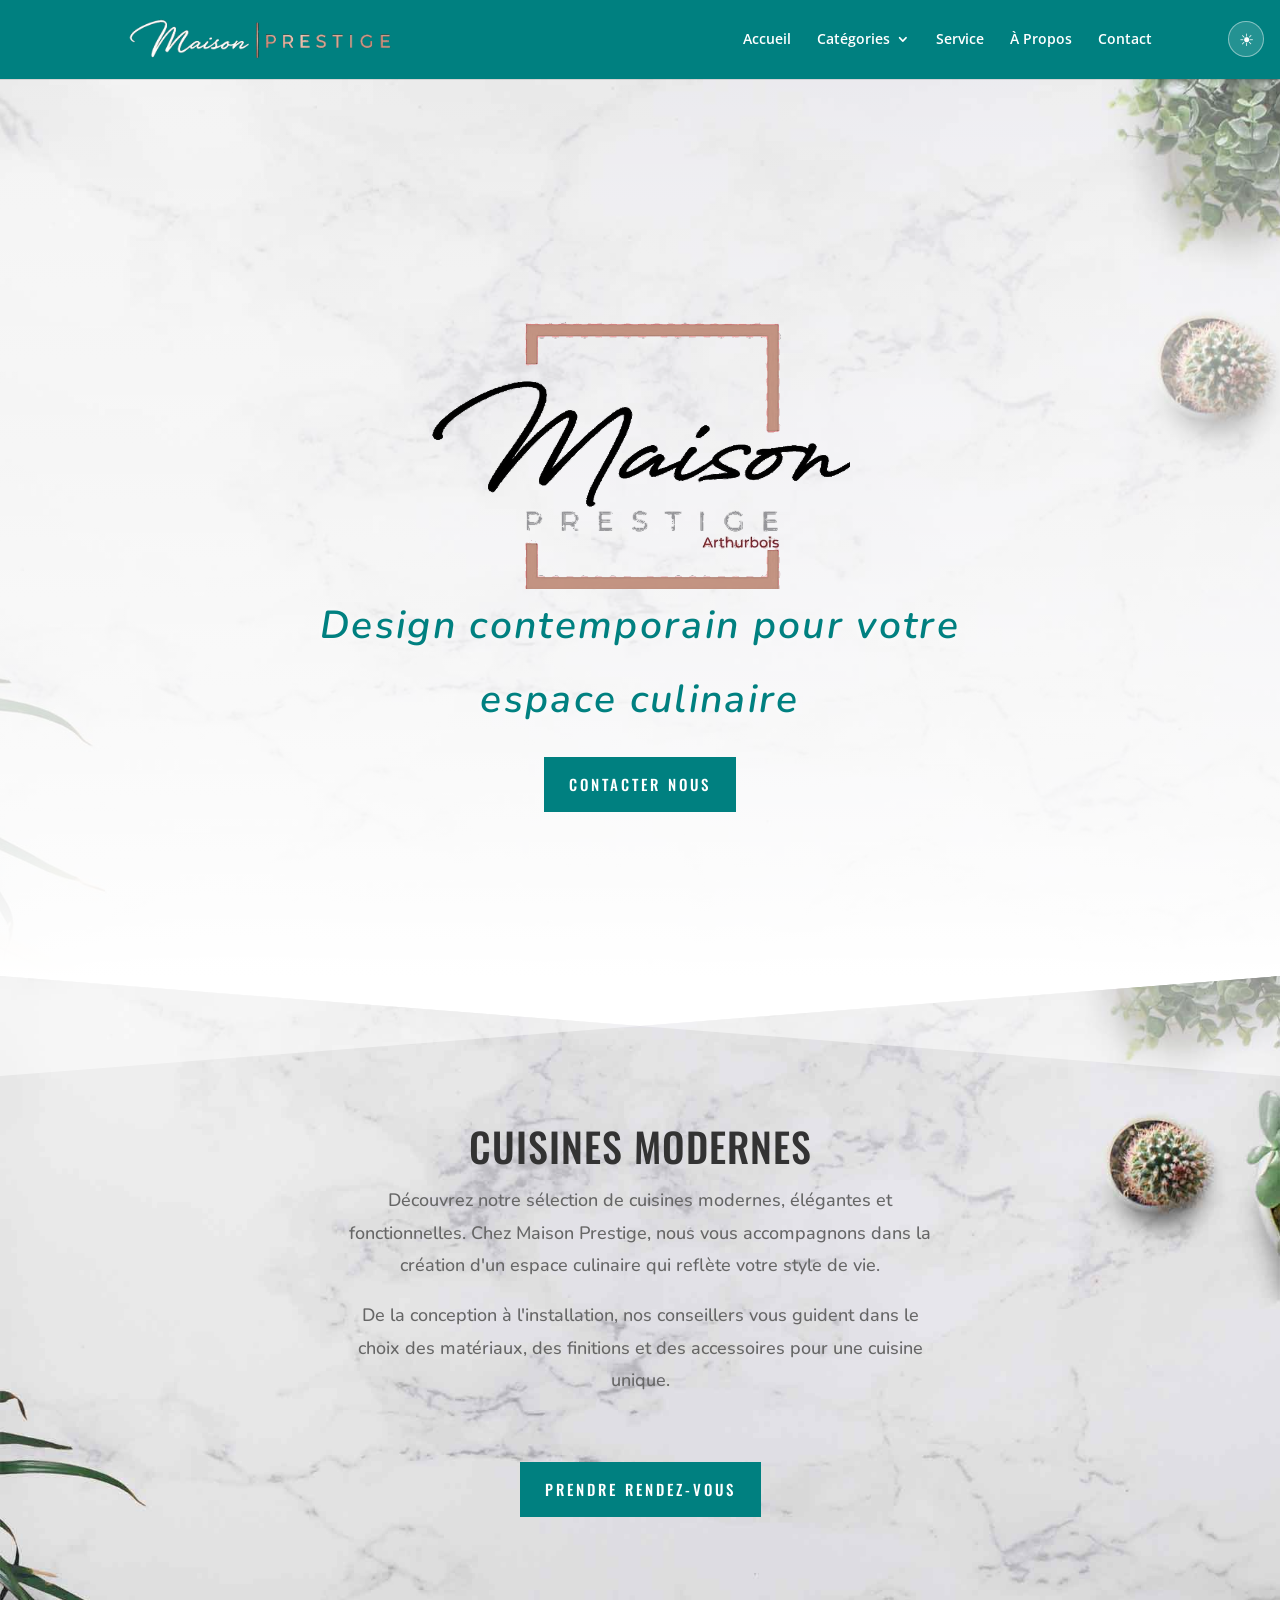
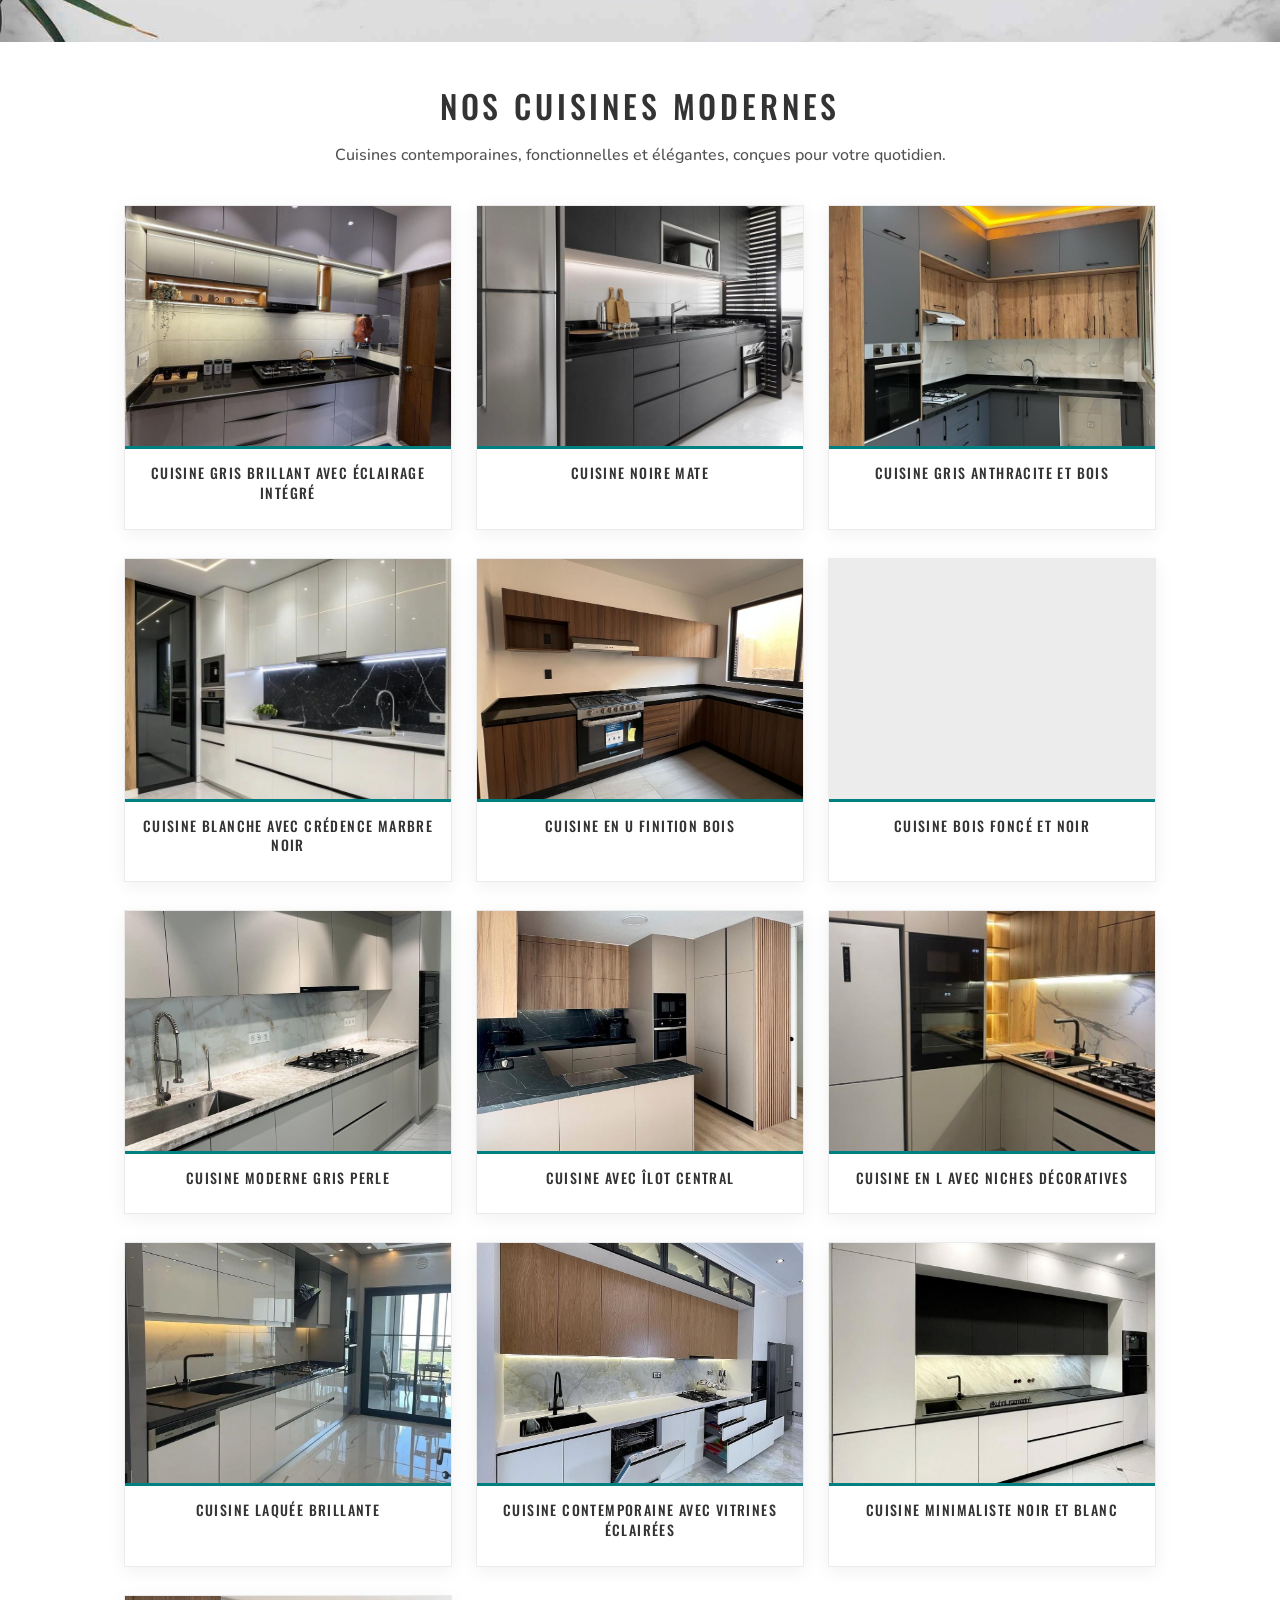
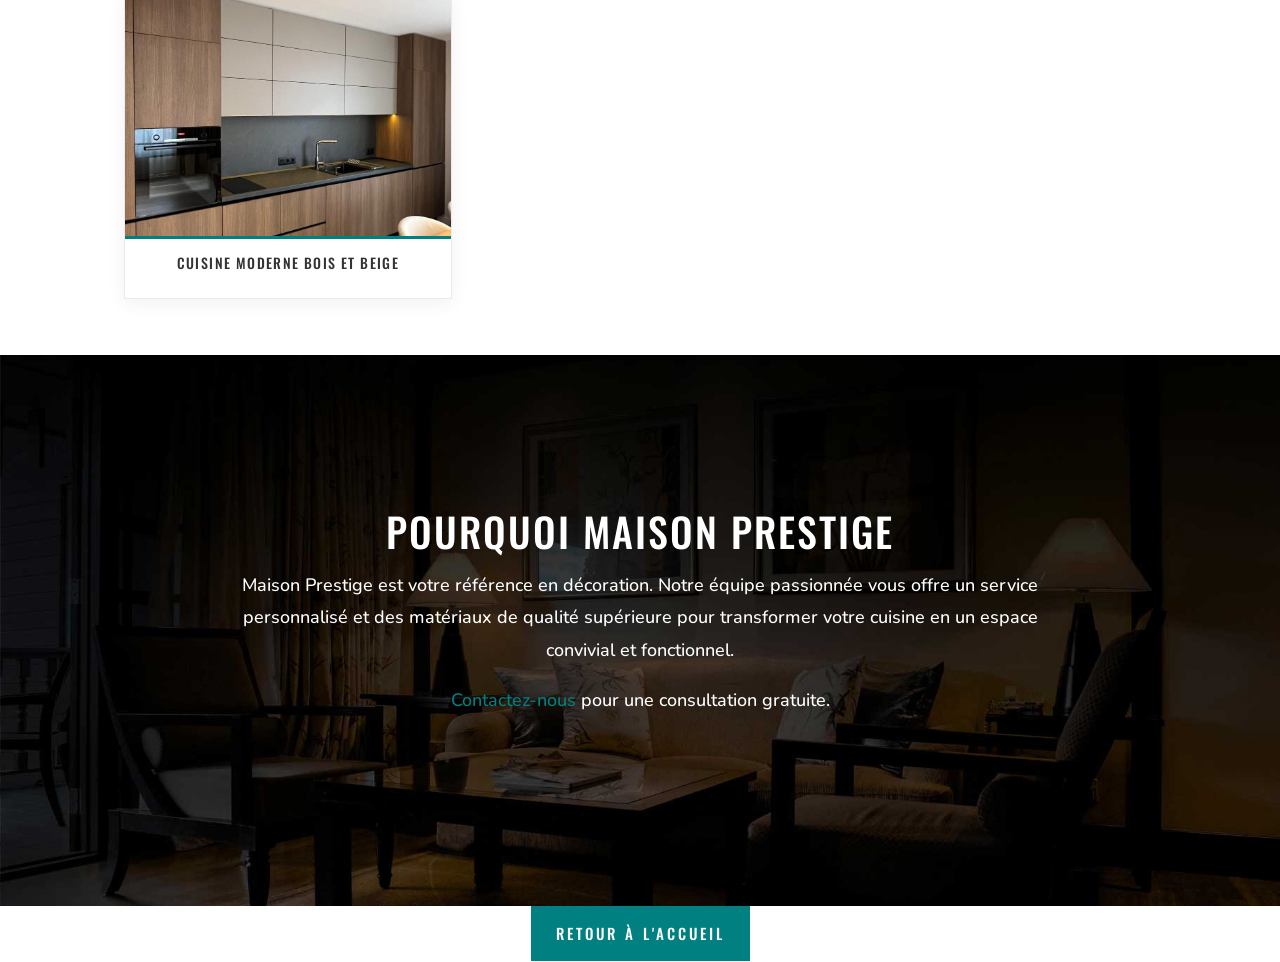
==== commit 8dd49d12: "ajout photo" ====
--- a/cuisines-modernes.html
+++ b/cuisines-modernes.html
@@ -347,9 +347,9 @@
 <script id="et-core-common-js" src="js/common.js"></script>
 <script src="js/gallery-lightbox.js"></script>
 <script src="js/contact-modal.js"></script>
+<style id="et-builder-module-design-deferred-9-cached-inline-styles">.et_pb_section_0.et_pb_section{background-color:#000000!important}.et_pb_fullwidth_header_0.et_pb_fullwidth_header .header-content h1,.et_pb_fullwidth_header_0.et_pb_fullwidth_header .header-content h2.et_pb_module_header,.et_pb_fullwidth_header_0.et_pb_fullwidth_header .header-content h3.et_pb_module_header,.et_pb_fullwidth_header_0.et_pb_fullwidth_header .header-content h4.et_pb_module_header,.et_pb_fullwidth_header_0.et_pb_fullwidth_header .header-content h5.et_pb_module_header,.et_pb_fullwidth_header_0.et_pb_fullwidth_header .header-content h6.et_pb_module_header{font-family:'Oswald',Helvetica,Arial,Lucida,sans-serif;text-transform:uppercase;font-size:80px;color:#515151!important;letter-spacing:0.05em;line-height:1.5em;text-align:center}.et_pb_fullwidth_header_0.et_pb_fullwidth_header .et_pb_header_content_wrapper{color:#008080!important}.et_pb_fullwidth_header_0.et_pb_fullwidth_header .et_pb_fullwidth_header_subhead{font-family:'Nunito',Helvetica,Arial,Lucida,sans-serif;font-weight:600;font-size:39px;color:#008080!important;line-height:1.9em}.et_pb_fullwidth_header.et_pb_fullwidth_header_0{background-image:linear-gradient(180deg,rgba(255,255,255,0.31) 0%,#ffffff 100%),url(images/accueil.jpg);background-color:#008080}.et_pb_fullwidth_header_0{padding-top:77px}body #page-container .et_pb_section .et_pb_fullwidth_header_0 .et_pb_button_one.et_pb_button{border-width:10px!important;border-color:#008080;border-radius:0px;letter-spacing:3px;font-size:15px;font-family:'Oswald',Helvetica,Arial,Lucida,sans-serif!important;text-transform:uppercase!important;background-color:#008080}body #page-container .et_pb_section .et_pb_fullwidth_header_0 .et_pb_button_one.et_pb_button:hover{border-color:#008080!important;border-radius:0px!important;letter-spacing:3px!important;padding-right:2em;padding-left:0.7em;background-image:initial;background-color:#008080}body #page-container .et_pb_section .et_pb_fullwidth_header_0 .et_pb_button_one.et_pb_button,body #page-container .et_pb_section .et_pb_fullwidth_header_0 .et_pb_button_one.et_pb_button:hover,body #page-container .et_pb_section .et_pb_button_0,body #page-container .et_pb_section .et_pb_button_0:hover,body #page-container .et_pb_section .et_pb_button_1,body #page-container .et_pb_section .et_pb_button_1:hover,body #page-container .et_pb_section .et_pb_button_3,body #page-container .et_pb_section .et_pb_button_3:hover,body #page-container .et_pb_section .et_pb_button_4,body #page-container .et_pb_section .et_pb_button_4:hover{padding:0.3em 1em!important}body #page-container .et_pb_section .et_pb_fullwidth_header_0 .et_pb_button_one.et_pb_button:before,body #page-container .et_pb_section .et_pb_fullwidth_header_0 .et_pb_button_one.et_pb_button:after,body #page-container .et_pb_section .et_pb_button_0:before,body #page-container .et_pb_section .et_pb_button_0:after,body #page-container .et_pb_section .et_pb_button_1:before,body #page-container .et_pb_section .et_pb_button_1:after,body #page-container .et_pb_section .et_pb_button_2:before,body #page-container .et_pb_section .et_pb_button_2:after,body #page-container .et_pb_section .et_pb_button_3:before,body #page-container .et_pb_section .et_pb_button_3:after,body #page-container .et_pb_section .et_pb_button_4:before,body #page-container .et_pb_section .et_pb_button_4:after{display:none!important}.et_pb_fullwidth_header_0 .et_pb_button_one.et_pb_button,.et_pb_button_0,.et_pb_button_1,.et_pb_button_2,.et_pb_button_3,.et_pb_button_4{transition:background-color 300ms ease 0ms,border 300ms ease 0ms,border-radius 300ms ease 0ms,letter-spacing 300ms ease 0ms}div.et_pb_section.et_pb_section_1{background-image:url(images/Fond_servicelows.jpg)!important}.et_pb_section_1.et_pb_section{padding-top:100px;padding-bottom:100px}.et_pb_section_1.section_has_divider.et_pb_top_divider .et_pb_top_inside_divider{background-image:url([data-uri]);background-size:100% 100px;top:0;height:100px;z-index:1;transform:scale(1,1)}.et_pb_text_0{line-height:1.8em;font-family:'Nunito',Helvetica,Arial,Lucida,sans-serif;font-size:18px;line-height:1.8em;max-width:600px}.et_pb_text_0 h2{font-family:'Oswald',Helvetica,Arial,Lucida,sans-serif;text-transform:uppercase;font-size:40px;letter-spacing:1px;line-height:1.5em;text-align:center}.et_pb_text_1,.et_pb_text_7{line-height:1.8em;font-family:'Nunito',Helvetica,Arial,Lucida,sans-serif;font-size:18px;line-height:1.8em;margin-top:-30px!important}.et_pb_text_1 h1{font-family:'Oswald',Helvetica,Arial,Lucida,sans-serif;font-size:16px;letter-spacing:2px}.et_pb_row_1.et_pb_row{padding-top:60px!important;padding-right:0px!important;padding-bottom:60px!important;padding-left:0px!important;padding-top:60px;padding-right:0px;padding-bottom:60px;padding-left:0px}.et_pb_blurb_0.et_pb_blurb .et_pb_module_header,.et_pb_blurb_0.et_pb_blurb .et_pb_module_header a,.et_pb_blurb_1.et_pb_blurb .et_pb_module_header,.et_pb_blurb_1.et_pb_blurb .et_pb_module_header a,.et_pb_blurb_2.et_pb_blurb .et_pb_module_header,.et_pb_blurb_2.et_pb_blurb .et_pb_module_header a{font-family:'Oswald',Helvetica,Arial,Lucida,sans-serif;text-transform:uppercase;font-size:20px;letter-spacing:1px;line-height:1.7em;text-align:center}.et_pb_blurb_0.et_pb_blurb p,.et_pb_blurb_1.et_pb_blurb p,.et_pb_blurb_2.et_pb_blurb p{line-height:1.8em}.et_pb_blurb_0.et_pb_blurb .et_pb_blurb_description,.et_pb_blurb_1.et_pb_blurb .et_pb_blurb_description,.et_pb_blurb_2.et_pb_blurb .et_pb_blurb_description,.et_pb_text_4 h1,.et_pb_text_5 h1{text-align:center}.et_pb_blurb_0.et_pb_blurb,.et_pb_blurb_1.et_pb_blurb,.et_pb_blurb_2.et_pb_blurb{font-family:'Nunito',Helvetica,Arial,Lucida,sans-serif;font-size:18px;line-height:1.8em}.et_pb_blurb_0 .et_pb_main_blurb_image .et_pb_image_wrap,.et_pb_blurb_1 .et_pb_main_blurb_image .et_pb_image_wrap,.et_pb_blurb_2 .et_pb_main_blurb_image .et_pb_image_wrap{width:280px}body #page-container .et_pb_section .et_pb_button_0,body #page-container .et_pb_section .et_pb_button_1,body #page-container .et_pb_section .et_pb_button_2,body #page-container .et_pb_section .et_pb_button_3,body #page-container .et_pb_section .et_pb_button_4{color:#ffffff!important;border-width:10px!important;border-color:#008080;border-radius:0px;letter-spacing:3px;font-size:15px;font-family:'Oswald',Helvetica,Arial,Lucida,sans-serif!important;text-transform:uppercase!important;background-color:#008080}body #page-container .et_pb_section .et_pb_button_0:hover,body #page-container .et_pb_section .et_pb_button_1:hover,body #page-container .et_pb_section .et_pb_button_2:hover,body #page-container .et_pb_section .et_pb_button_3:hover,body #page-container .et_pb_section .et_pb_button_4:hover{border-color:#008080!important;border-radius:0px!important;letter-spacing:3px!important;background-image:initial;background-color:#008080}.et_pb_button_0,.et_pb_button_0:after,.et_pb_button_1,.et_pb_button_1:after,.et_pb_button_2,.et_pb_button_2:after,.et_pb_button_3,.et_pb_button_3:after,.et_pb_button_4,.et_pb_button_4:after{transition:all 300ms ease 0ms}div.et_pb_section.et_pb_section_2{background-image:url(images/histoirelow-1.jpg)!important}.et_pb_section_2.et_pb_section{padding-top:120px;padding-right:0px;padding-bottom:60px;padding-left:0px;background-color:#1d140b!important}.et_pb_text_2 h2,.et_pb_text_6 h2{font-family:'Oswald',Helvetica,Arial,Lucida,sans-serif;text-transform:uppercase;font-size:40px;letter-spacing:2px;line-height:1.5em;text-align:center}.et_pb_text_2,.et_pb_text_6{max-width:600px}.et_pb_text_3.et_pb_text,.et_pb_text_7.et_pb_text{color:#ffffff!important}.et_pb_text_3{line-height:1.8em;font-family:'Nunito',Helvetica,Arial,Lucida,sans-serif;font-size:18px;line-height:1.8em;padding-bottom:104px!important;margin-top:-30px!important}.et_pb_text_3 h1,.et_pb_text_7 h1{font-family:'Oswald',Helvetica,Arial,Lucida,sans-serif;font-size:16px;letter-spacing:2px;line-height:1.7em}.et_pb_section_3.et_pb_section,.et_pb_section_6.et_pb_section,.et_pb_section_7.et_pb_section{padding-top:0px;padding-right:0px;padding-bottom:0px;padding-left:0px}.et_pb_row_4.et_pb_row,.et_pb_row_9.et_pb_row,.et_pb_row_10.et_pb_row{padding-top:0px!important;padding-right:0px!important;padding-bottom:0px!important;padding-left:0px!important;padding-top:0px;padding-right:0px;padding-bottom:0px;padding-left:0px}.et_pb_text_4,.et_pb_text_5{line-height:1.8em;font-family:'Nunito',Helvetica,Arial,Lucida,sans-serif;font-size:18px;line-height:1.8em}.et_pb_text_4 h3,.et_pb_text_5 h3{font-family:'Oswald',Helvetica,Arial,Lucida,sans-serif;text-transform:uppercase;font-size:42px;letter-spacing:2px;line-height:1.5em}.et_pb_button_1_wrapper{margin-top:60px!important}div.et_pb_section.et_pb_section_4{background-image:url(images/pourquoi.lowjpg.jpg)!important}.et_pb_section_4.et_pb_section{padding-top:10%;padding-right:0px;padding-bottom:10%;padding-left:0px;background-color:#e2d4c0!important}.et_pb_button_2_wrapper,.et_pb_button_3_wrapper,.et_pb_button_4_wrapper{margin-top:20px!important}body #page-container .et_pb_section .et_pb_button_2,body #page-container .et_pb_section .et_pb_button_2:hover{padding-right:1em!important;padding-left:1em!important}div.et_pb_section.et_pb_section_5{background-image:url(images/qualiteslow-1.jpg)!important}.et_pb_section_5.et_pb_section{padding-top:10%;padding-right:0px;padding-bottom:10%;padding-left:0px;background-color:#1d2528!important}.et_pb_row_6.et_pb_row,.et_pb_row_7.et_pb_row,.et_pb_row_8.et_pb_row{padding-right:20%!important;padding-right:20%}.et_pb_text_6 h1{text-transform:uppercase;text-align:center}.et_pb_blurb_3.et_pb_blurb .et_pb_module_header,.et_pb_blurb_3.et_pb_blurb .et_pb_module_header a,.et_pb_blurb_4.et_pb_blurb .et_pb_module_header,.et_pb_blurb_4.et_pb_blurb .et_pb_module_header a,.et_pb_blurb_5.et_pb_blurb .et_pb_module_header,.et_pb_blurb_5.et_pb_blurb .et_pb_module_header a{font-family:'Oswald',Helvetica,Arial,Lucida,sans-serif;text-transform:uppercase;font-size:16px;color:#707070!important;letter-spacing:2px;line-height:1.7em;text-align:center}.et_pb_blurb_3.et_pb_blurb,.et_pb_blurb_4.et_pb_blurb,.et_pb_blurb_5.et_pb_blurb{padding-top:0px!important;padding-right:0px!important;padding-bottom:0px!important;padding-left:0px!important;margin-top:0px!important;margin-right:0px!important;margin-bottom:0px!important;margin-left:0px!important}.et_pb_image_0,.et_pb_image_1,.et_pb_image_2{width:100%;max-width:100%!important;text-align:left;margin-left:0}.et_pb_image_0 .et_pb_image_wrap,.et_pb_image_0 img,.et_pb_image_1 .et_pb_image_wrap,.et_pb_image_1 img,.et_pb_image_2 .et_pb_image_wrap,.et_pb_image_2 img{width:100%}.et_pb_text_8,.et_pb_text_15{font-family:'Oswald',Helvetica,Arial,Lucida,sans-serif;margin-bottom:4%!important}.et_pb_text_8 h2,.et_pb_text_15 h2{font-family:'Oswald',Helvetica,Arial,Lucida,sans-serif;text-transform:uppercase;font-size:40px;letter-spacing:2px;line-height:1.5em;text-align:left}.et_pb_text_9,.et_pb_text_10,.et_pb_text_11,.et_pb_text_12,.et_pb_text_13,.et_pb_text_14,.et_pb_text_16,.et_pb_text_17,.et_pb_text_18,.et_pb_text_19,.et_pb_text_20{line-height:1.5em;font-family:'Nunito',Helvetica,Arial,Lucida,sans-serif;font-size:16px;line-height:1.5em;margin-bottom:6%!important}.et_pb_text_9 h1,.et_pb_text_10 h1,.et_pb_text_11 h1,.et_pb_text_12 h1,.et_pb_text_13 h1,.et_pb_text_14 h1,.et_pb_text_16 h1,.et_pb_text_17 h1,.et_pb_text_18 h1,.et_pb_text_20 h1{font-family:'Oswald',Helvetica,Arial,Lucida,sans-serif;text-transform:uppercase;font-size:16px;color:#4f4f4f!important;letter-spacing:2px;line-height:1.7em}.et_pb_text_9 h4,.et_pb_text_10 h4,.et_pb_text_11 h4,.et_pb_text_12 h4,.et_pb_text_13 h4,.et_pb_text_14 h4,.et_pb_text_16 h4,.et_pb_text_17 h4,.et_pb_text_18 h4,.et_pb_text_20 h4{font-family:'Oswald',Helvetica,Arial,Lucida,sans-serif;text-transform:uppercase;font-size:16px;color:#878787!important;letter-spacing:1px;line-height:1.5em}.et_pb_text_19.et_pb_text{color:#008080!important}.et_pb_text_19 h1{font-family:'Oswald',Helvetica,Arial,Lucida,sans-serif;text-transform:uppercase;font-size:16px;color:#DCA57D!important;letter-spacing:2px;line-height:1.7em}.et_pb_text_19 h4{font-family:'Oswald',Helvetica,Arial,Lucida,sans-serif;text-transform:uppercase;font-size:16px;color:#DCA57D!important;letter-spacing:1px;line-height:1.5em}.et_pb_section_8.et_pb_section{padding-top:7px;padding-bottom:0px;background-color:#ffffff!important}.et_pb_row_11.et_pb_row{padding-top:0px!important;padding-bottom:0px!important;padding-top:0px;padding-bottom:0px}.et_pb_row_11,body #page-container .et-db #et-boc .et-l .et_pb_row_11.et_pb_row,body.et_pb_pagebuilder_layout.single #page-container #et-boc .et-l .et_pb_row_11.et_pb_row,body.et_pb_pagebuilder_layout.single.et_full_width_page #page-container #et-boc .et-l .et_pb_row_11.et_pb_row{max-width:266px}.et_pb_blurb_6.et_pb_blurb .et_pb_module_header,.et_pb_blurb_6.et_pb_blurb .et_pb_module_header a{font-size:16px;line-height:1.1em}.et_pb_blurb_6.et_pb_blurb{font-weight:700;padding-bottom:0px!important;margin-bottom:0px!important}.et_pb_blurb_6 .et_pb_main_blurb_image .et_pb_image_wrap{width:100px}.et_pb_blurb_6 .et_pb_blurb_content{max-width:294px}.et_pb_column_6{padding-top:100px;padding-right:10%;padding-bottom:100px;padding-left:10%}.et_pb_column_7{background-image:url(images/service_a_domicilelow.jpg)}.et_pb_column_18{background-color:rgba(0,0,0,0.6);padding-top:100px;padding-right:10%;padding-bottom:100px;padding-left:10%}.et_pb_column_19{background-color:#000000;padding-top:100px;padding-right:10%;padding-bottom:100px;padding-left:10%}.et_pb_row_0.et_pb_row{padding-top:40px!important;padding-right:0px!important;padding-bottom:40px!important;padding-left:0px!important;margin-left:auto!important;margin-right:auto!important;padding-top:40px;padding-right:0px;padding-bottom:40px;padding-left:0px}.et_pb_text_0.et_pb_module,.et_pb_text_1.et_pb_module,.et_pb_text_2.et_pb_module,.et_pb_text_3.et_pb_module,.et_pb_text_6.et_pb_module,.et_pb_text_7.et_pb_module{margin-left:auto!important;margin-right:auto!important}.et_pb_text_4.et_pb_module,.et_pb_text_5.et_pb_module{margin-left:0px!important;margin-right:auto!important}@media only screen and (min-width:981px){.et_pb_text_1,.et_pb_text_4,.et_pb_text_5,.et_pb_text_7{max-width:600px}.et_pb_text_3{max-width:800px}.et_pb_row_4,body #page-container .et-db #et-boc .et-l .et_pb_row_4.et_pb_row,body.et_pb_pagebuilder_layout.single #page-container #et-boc .et-l .et_pb_row_4.et_pb_row,body.et_pb_pagebuilder_layout.single.et_full_width_page #page-container #et-boc .et-l .et_pb_row_4.et_pb_row,.et_pb_row_9,body #page-container .et-db #et-boc .et-l .et_pb_row_9.et_pb_row,body.et_pb_pagebuilder_layout.single #page-container #et-boc .et-l .et_pb_row_9.et_pb_row,body.et_pb_pagebuilder_layout.single.et_full_width_page #page-container #et-boc .et-l .et_pb_row_9.et_pb_row,.et_pb_row_10,body #page-container .et-db #et-boc .et-l .et_pb_row_10.et_pb_row,body.et_pb_pagebuilder_layout.single #page-container #et-boc .et-l .et_pb_row_10.et_pb_row,body.et_pb_pagebuilder_layout.single.et_full_width_page #page-container #et-boc .et-l .et_pb_row_10.et_pb_row{width:100%;max-width:100%}.et_pb_row_5,body #page-container .et-db #et-boc .et-l .et_pb_row_5.et_pb_row,body.et_pb_pagebuilder_layout.single #page-container #et-boc .et-l .et_pb_row_5.et_pb_row,body.et_pb_pagebuilder_layout.single.et_full_width_page #page-container #et-boc .et-l .et_pb_row_5.et_pb_row{width:89%;max-width:89%}}@media only screen and (max-width:980px){.et_pb_fullwidth_header_0.et_pb_fullwidth_header .header-content h1,.et_pb_fullwidth_header_0.et_pb_fullwidth_header .header-content h2.et_pb_module_header,.et_pb_fullwidth_header_0.et_pb_fullwidth_header .header-content h3.et_pb_module_header,.et_pb_fullwidth_header_0.et_pb_fullwidth_header .header-content h4.et_pb_module_header,.et_pb_fullwidth_header_0.et_pb_fullwidth_header .header-content h5.et_pb_module_header,.et_pb_fullwidth_header_0.et_pb_fullwidth_header .header-content h6.et_pb_module_header{font-size:60px}.et_pb_row_4,body #page-container .et-db #et-boc .et-l .et_pb_row_4.et_pb_row,body.et_pb_pagebuilder_layout.single #page-container #et-boc .et-l .et_pb_row_4.et_pb_row,body.et_pb_pagebuilder_layout.single.et_full_width_page #page-container #et-boc .et-l .et_pb_row_4.et_pb_row,.et_pb_row_9,body #page-container .et-db #et-boc .et-l .et_pb_row_9.et_pb_row,body.et_pb_pagebuilder_layout.single #page-container #et-boc .et-l .et_pb_row_9.et_pb_row,body.et_pb_pagebuilder_layout.single.et_full_width_page #page-container #et-boc .et-l .et_pb_row_9.et_pb_row,.et_pb_row_10,body #page-container .et-db #et-boc .et-l .et_pb_row_10.et_pb_row,body.et_pb_pagebuilder_layout.single #page-container #et-boc .et-l .et_pb_row_10.et_pb_row,body.et_pb_pagebuilder_layout.single.et_full_width_page #page-container #et-boc .et-l .et_pb_row_10.et_pb_row{width:100%;max-width:100%}.et_pb_row_5,body #page-container .et-db #et-boc .et-l .et_pb_row_5.et_pb_row,body.et_pb_pagebuilder_layout.single #page-container #et-boc .et-l .et_pb_row_5.et_pb_row,body.et_pb_pagebuilder_layout.single.et_full_width_page #page-container #et-boc .et-l .et_pb_row_5.et_pb_row{width:80%;max-width:80%}.et_pb_row_6.et_pb_row,.et_pb_row_7.et_pb_row,.et_pb_row_8.et_pb_row{padding-right:0px!important;padding-right:0px!important}.et_pb_image_0,.et_pb_image_1,.et_pb_image_2{text-align:center;margin-left:auto;margin-right:auto}}@media only screen and (max-width:767px){.et_pb_fullwidth_header_0.et_pb_fullwidth_header .header-content h1,.et_pb_fullwidth_header_0.et_pb_fullwidth_header .header-content h2.et_pb_module_header,.et_pb_fullwidth_header_0.et_pb_fullwidth_header .header-content h3.et_pb_module_header,.et_pb_fullwidth_header_0.et_pb_fullwidth_header .header-content h4.et_pb_module_header,.et_pb_fullwidth_header_0.et_pb_fullwidth_header .header-content h5.et_pb_module_header,.et_pb_fullwidth_header_0.et_pb_fullwidth_header .header-content h6.et_pb_module_header{font-size:40px}.et_pb_row_6.et_pb_row,.et_pb_row_7.et_pb_row,.et_pb_row_8.et_pb_row{padding-right:0px!important;padding-right:0px!important}}</style>
+
+<style>.et_pb_fullwidth_header.et_pb_fullwidth_header_0{background-image:linear-gradient(180deg,rgba(255,255,255,0.31) 0%,#ffffff 100%),url(images/Fond_servicelows.jpg)!important;}</style>
+<link rel="stylesheet" href="css/maison-chic-overrides.css?v=4">
 <script src="js/theme-toggle.js"></script>
-<style id="et-builder-module-design-deferred-9-cached-inline-styles">.et_pb_section_0.et_pb_section{background-color:#000000!important}.et_pb_fullwidth_header_0.et_pb_fullwidth_header .header-content h1,.et_pb_fullwidth_header_0.et_pb_fullwidth_header .header-content h2.et_pb_module_header,.et_pb_fullwidth_header_0.et_pb_fullwidth_header .header-content h3.et_pb_module_header,.et_pb_fullwidth_header_0.et_pb_fullwidth_header .header-content h4.et_pb_module_header,.et_pb_fullwidth_header_0.et_pb_fullwidth_header .header-content h5.et_pb_module_header,.et_pb_fullwidth_header_0.et_pb_fullwidth_header .header-content h6.et_pb_module_header{font-family:'Oswald',Helvetica,Arial,Lucida,sans-serif;text-transform:uppercase;font-size:80px;color:#515151!important;letter-spacing:0.05em;line-height:1.5em;text-align:center}.et_pb_fullwidth_header_0.et_pb_fullwidth_header .et_pb_header_content_wrapper{color:#008080!important}.et_pb_fullwidth_header_0.et_pb_fullwidth_header .et_pb_fullwidth_header_subhead{font-family:'Nunito',Helvetica,Arial,Lucida,sans-serif;font-weight:600;font-size:39px;color:#008080!important;line-height:1.9em}.et_pb_fullwidth_header.et_pb_fullwidth_header_0{background-image:linear-gradient(180deg,rgba(255,255,255,0.31) 0%,#ffffff 100%),url(images/accueil.jpg);background-color:#008080}.et_pb_fullwidth_header_0{padding-top:77px}body #page-container .et_pb_section .et_pb_fullwidth_header_0 .et_pb_button_one.et_pb_button{border-width:10px!important;border-color:#008080;border-radius:0px;letter-spacing:3px;font-size:15px;font-family:'Oswald',Helvetica,Arial,Lucida,sans-serif!important;text-transform:uppercase!important;background-color:#008080}body #page-container .et_pb_section .et_pb_fullwidth_header_0 .et_pb_button_one.et_pb_button:hover{border-color:#008080!important;border-radius:0px!important;letter-spacing:3px!important;padding-right:2em;padding-left:0.7em;background-image:initial;background-color:#008080}body #page-container .et_pb_section .et_pb_fullwidth_header_0 .et_pb_button_one.et_pb_button,body #page-container .et_pb_section .et_pb_fullwidth_header_0 .et_pb_button_one.et_pb_button:hover,body #page-container .et_pb_section .et_pb_button_0,body #page-container .et_pb_section .et_pb_button_0:hover,body #page-container .et_pb_section .et_pb_button_1,body #page-container .et_pb_section .et_pb_button_1:hover,body #page-container .et_pb_section .et_pb_button_3,body #page-container .et_pb_section .et_pb_button_3:hover,body #page-container .et_pb_section .et_pb_button_4,body #page-container .et_pb_section .et_pb_button_4:hover{padding:0.3em 1em!important}body #page-container .et_pb_section .et_pb_fullwidth_header_0 .et_pb_button_one.et_pb_button:before,body #page-container .et_pb_section .et_pb_fullwidth_header_0 .et_pb_button_one.et_pb_button:after,body #page-container .et_pb_section .et_pb_button_0:before,body #page-container .et_pb_section .et_pb_button_0:after,body #page-container .et_pb_section .et_pb_button_1:before,body #page-container .et_pb_section .et_pb_button_1:after,body #page-container .et_pb_section .et_pb_button_2:before,body #page-container .et_pb_section .et_pb_button_2:after,body #page-container .et_pb_section .et_pb_button_3:before,body #page-container .et_pb_section .et_pb_button_3:after,body #page-container .et_pb_section .et_pb_button_4:before,body #page-container .et_pb_section .et_pb_button_4:after{display:none!important}.et_pb_fullwidth_header_0 .et_pb_button_one.et_pb_button,.et_pb_button_0,.et_pb_button_1,.et_pb_button_2,.et_pb_button_3,.et_pb_button_4{transition:background-color 300ms ease 0ms,border 300ms ease 0ms,border-radius 300ms ease 0ms,letter-spacing 300ms ease 0ms}div.et_pb_section.et_pb_section_1{background-image:url(images/Fond_servicelows.jpg)!important}.et_pb_section_1.et_pb_section{padding-top:100px;padding-bottom:100px}.et_pb_section_1.section_has_divider.et_pb_top_divider .et_pb_top_inside_divider{background-image:url([data-uri]);background-size:100% 100px;top:0;height:100px;z-index:1;transform:scale(1,1)}.et_pb_text_0{line-height:1.8em;font-family:'Nunito',Helvetica,Arial,Lucida,sans-serif;font-size:18px;line-height:1.8em;max-width:600px}.et_pb_text_0 h2{font-family:'Oswald',Helvetica,Arial,Lucida,sans-serif;text-transform:uppercase;font-size:40px;letter-spacing:1px;line-height:1.5em;text-align:center}.et_pb_text_1,.et_pb_text_7{line-height:1.8em;font-family:'Nunito',Helvetica,Arial,Lucida,sans-serif;font-size:18px;line-height:1.8em;margin-top:-30px!important}.et_pb_text_1 h1{font-family:'Oswald',Helvetica,Arial,Lucida,sans-serif;font-size:16px;letter-spacing:2px}.et_pb_row_1.et_pb_row{padding-top:60px!important;padding-right:0px!important;padding-bottom:60px!important;padding-left:0px!important;padding-top:60px;padding-right:0px;padding-bottom:60px;padding-left:0px}.et_pb_blurb_0.et_pb_blurb .et_pb_module_header,.et_pb_blurb_0.et_pb_blurb .et_pb_module_header a,.et_pb_blurb_1.et_pb_blurb .et_pb_module_header,.et_pb_blurb_1.et_pb_blurb .et_pb_module_header a,.et_pb_blurb_2.et_pb_blurb .et_pb_module_header,.et_pb_blurb_2.et_pb_blurb .et_pb_module_header a{font-family:'Oswald',Helvetica,Arial,Lucida,sans-serif;text-transform:uppercase;font-size:20px;letter-spacing:1px;line-height:1.7em;text-align:center}.et_pb_blurb_0.et_pb_blurb p,.et_pb_blurb_1.et_pb_blurb p,.et_pb_blurb_2.et_pb_blurb p{line-height:1.8em}.et_pb_blurb_0.et_pb_blurb .et_pb_blurb_description,.et_pb_blurb_1.et_pb_blurb .et_pb_blurb_description,.et_pb_blurb_2.et_pb_blurb .et_pb_blurb_description,.et_pb_text_4 h1,.et_pb_text_5 h1{text-align:center}.et_pb_blurb_0.et_pb_blurb,.et_pb_blurb_1.et_pb_blurb,.et_pb_blurb_2.et_pb_blurb{font-family:'Nunito',Helvetica,Arial,Lucida,sans-serif;font-size:18px;line-height:1.8em}.et_pb_blurb_0 .et_pb_main_blurb_image .et_pb_image_wrap,.et_pb_blurb_1 .et_pb_main_blurb_image .et_pb_image_wrap,.et_pb_blurb_2 .et_pb_main_blurb_image .et_pb_image_wrap{width:280px}body #page-container .et_pb_section .et_pb_button_0,body #page-container .et_pb_section .et_pb_button_1,body #page-container .et_pb_section .et_pb_button_2,body #page-container .et_pb_section .et_pb_button_3,body #page-container .et_pb_section .et_pb_button_4{color:#ffffff!important;border-width:10px!important;border-color:#008080;border-radius:0px;letter-spacing:3px;font-size:15px;font-family:'Oswald',Helvetica,Arial,Lucida,sans-serif!important;text-transform:uppercase!important;background-color:#008080}body #page-container .et_pb_section .et_pb_button_0:hover,body #page-container .et_pb_section .et_pb_button_1:hover,body #page-container .et_pb_section .et_pb_button_2:hover,body #page-container .et_pb_section .et_pb_button_3:hover,body #page-container .et_pb_section .et_pb_button_4:hover{border-color:#008080!important;border-radius:0px!important;letter-spacing:3px!important;background-image:initial;background-color:#008080}.et_pb_button_0,.et_pb_button_0:after,.et_pb_button_1,.et_pb_button_1:after,.et_pb_button_2,.et_pb_button_2:after,.et_pb_button_3,.et_pb_button_3:after,.et_pb_button_4,.et_pb_button_4:after{transition:all 300ms ease 0ms}div.et_pb_section.et_pb_section_2{background-image:url(images/histoirelow-1.jpg)!important}.et_pb_section_2.et_pb_section{padding-top:120px;padding-right:0px;padding-bottom:60px;padding-left:0px;background-color:#1d140b!important}.et_pb_text_2 h2,.et_pb_text_6 h2{font-family:'Oswald',Helvetica,Arial,Lucida,sans-serif;text-transform:uppercase;font-size:40px;letter-spacing:2px;line-height:1.5em;text-align:center}.et_pb_text_2,.et_pb_text_6{max-width:600px}.et_pb_text_3.et_pb_text,.et_pb_text_7.et_pb_text{color:#ffffff!important}.et_pb_text_3{line-height:1.8em;font-family:'Nunito',Helvetica,Arial,Lucida,sans-serif;font-size:18px;line-height:1.8em;padding-bottom:104px!important;margin-top:-30px!important}.et_pb_text_3 h1,.et_pb_text_7 h1{font-family:'Oswald',Helvetica,Arial,Lucida,sans-serif;font-size:16px;letter-spacing:2px;line-height:1.7em}.et_pb_section_3.et_pb_section,.et_pb_section_6.et_pb_section,.et_pb_section_7.et_pb_section{padding-top:0px;padding-right:0px;padding-bottom:0px;padding-left:0px}.et_pb_row_4.et_pb_row,.et_pb_row_9.et_pb_row,.et_pb_row_10.et_pb_row{padding-top:0px!important;padding-right:0px!important;padding-bottom:0px!important;padding-left:0px!important;padding-top:0px;padding-right:0px;padding-bottom:0px;padding-left:0px}.et_pb_text_4,.et_pb_text_5{line-height:1.8em;font-family:'Nunito',Helvetica,Arial,Lucida,sans-serif;font-size:18px;line-height:1.8em}.et_pb_text_4 h3,.et_pb_text_5 h3{font-family:'Oswald',Helvetica,Arial,Lucida,sans-serif;text-transform:uppercase;font-size:42px;letter-spacing:2px;line-height:1.5em}.et_pb_button_1_wrapper{margin-top:60px!important}div.et_pb_section.et_pb_section_4{background-image:url(images/pourquoi.lowjpg.jpg)!important}.et_pb_section_4.et_pb_section{padding-top:10%;padding-right:0px;padding-bottom:10%;padding-left:0px;background-color:#e2d4c0!important}.et_pb_button_2_wrapper,.et_pb_button_3_wrapper,.et_pb_button_4_wrapper{margin-top:20px!important}body #page-container .et_pb_section .et_pb_button_2,body #page-container .et_pb_section .et_pb_button_2:hover{padding-right:1em!important;padding-left:1em!important}div.et_pb_section.et_pb_section_5{background-image:url(images/qualiteslow-1.jpg)!important}.et_pb_section_5.et_pb_section{padding-top:10%;padding-right:0px;padding-bottom:10%;padding-left:0px;background-color:#1d2528!important}.et_pb_row_6.et_pb_row,.et_pb_row_7.et_pb_row,.et_pb_row_8.et_pb_row{padding-right:20%!important;padding-right:20%}.et_pb_text_6 h1{text-transform:uppercase;text-align:center}.et_pb_blurb_3.et_pb_blurb .et_pb_module_header,.et_pb_blurb_3.et_pb_blurb .et_pb_module_header a,.et_pb_blurb_4.et_pb_blurb .et_pb_module_header,.et_pb_blurb_4.et_pb_blurb .et_pb_module_header a,.et_pb_blurb_5.et_pb_blurb .et_pb_module_header,.et_pb_blurb_5.et_pb_blurb .et_pb_module_header a{font-family:'Oswald',Helvetica,Arial,Lucida,sans-serif;text-transform:uppercase;font-size:16px;color:#707070!important;letter-spacing:2px;line-height:1.7em;text-align:center}.et_pb_blurb_3.et_pb_blurb,.et_pb_blurb_4.et_pb_blurb,.et_pb_blurb_5.et_pb_blurb{padding-top:0px!important;padding-right:0px!important;padding-bottom:0px!important;padding-left:0px!important;margin-top:0px!important;margin-right:0px!important;margin-bottom:0px!important;margin-left:0px!important}.et_pb_image_0,.et_pb_image_1,.et_pb_image_2{width:100%;max-width:100%!important;text-align:left;margin-left:0}.et_pb_image_0 .et_pb_image_wrap,.et_pb_image_0 img,.et_pb_image_1 .et_pb_image_wrap,.et_pb_image_1 img,.et_pb_image_2 .et_pb_image_wrap,.et_pb_image_2 img{width:100%}.et_pb_text_8,.et_pb_text_15{font-family:'Oswald',Helvetica,Arial,Lucida,sans-serif;margin-bottom:4%!important}.et_pb_text_8 h2,.et_pb_text_15 h2{font-family:'Oswald',Helvetica,Arial,Lucida,sans-serif;text-transform:uppercase;font-size:40px;letter-spacing:2px;line-height:1.5em;text-align:left}.et_pb_text_9,.et_pb_text_10,.et_pb_text_11,.et_pb_text_12,.et_pb_text_13,.et_pb_text_14,.et_pb_text_16,.et_pb_text_17,.et_pb_text_18,.et_pb_text_19,.et_pb_text_20{line-height:1.5em;font-family:'Nunito',Helvetica,Arial,Lucida,sans-serif;font-size:16px;line-height:1.5em;margin-bottom:6%!important}.et_pb_text_9 h1,.et_pb_text_10 h1,.et_pb_text_11 h1,.et_pb_text_12 h1,.et_pb_text_13 h1,.et_pb_text_14 h1,.et_pb_text_16 h1,.et_pb_text_17 h1,.et_pb_text_18 h1,.et_pb_text_20 h1{font-family:'Oswald',Helvetica,Arial,Lucida,sans-serif;text-transform:uppercase;font-size:16px;color:#4f4f4f!important;letter-spacing:2px;line-height:1.7em}.et_pb_text_9 h4,.et_pb_text_10 h4,.et_pb_text_11 h4,.et_pb_text_12 h4,.et_pb_text_13 h4,.et_pb_text_14 h4,.et_pb_text_16 h4,.et_pb_text_17 h4,.et_pb_text_18 h4,.et_pb_text_20 h4{font-family:'Oswald',Helvetica,Arial,Lucida,sans-serif;text-transform:uppercase;font-size:16px;color:#878787!important;letter-spacing:1px;line-height:1.5em}.et_pb_text_19.et_pb_text{color:#008080!important}.et_pb_text_19 h1{font-family:'Oswald',Helvetica,Arial,Lucida,sans-serif;text-transform:uppercase;font-size:16px;color:#DCA57D!important;letter-spacing:2px;line-height:1.7em}.et_pb_text_19 h4{font-family:'Oswald',Helvetica,Arial,Lucida,sans-serif;text-transform:uppercase;font-size:16px;color:#DCA57D!important;letter-spacing:1px;line-height:1.5em}.et_pb_section_8.et_pb_section{padding-top:7px;padding-bottom:0px;background-color:#ffffff!important}.et_pb_row_11.et_pb_row{padding-top:0px!important;padding-bottom:0px!important;padding-top:0px;padding-bottom:0px}.et_pb_row_11,body #page-container .et-db #et-boc .et-l .et_pb_row_11.et_pb_row,body.et_pb_pagebuilder_layout.single #page-container #et-boc .et-l .et_pb_row_11.et_pb_row,body.et_pb_pagebuilder_layout.single.et_full_width_page #page-container #et-boc .et-l .et_pb_row_11.et_pb_row{max-width:266px}.et_pb_blurb_6.et_pb_blurb .et_pb_module_header,.et_pb_blurb_6.et_pb_blurb .et_pb_module_header a{font-size:16px;line-height:1.1em}.et_pb_blurb_6.et_pb_blurb{font-weight:700;padding-bottom:0px!important;margin-bottom:0px!important}.et_pb_blurb_6 .et_pb_main_blurb_image .et_pb_image_wrap{width:100px}.et_pb_blurb_6 .et_pb_blurb_content{max-width:294px}.et_pb_column_6{padding-top:100px;padding-right:10%;padding-bottom:100px;padding-left:10%}.et_pb_column_7{background-image:url(images/service_a_domicilelow.jpg)}.et_pb_column_18{background-color:rgba(0,0,0,0.6);padding-top:100px;padding-right:10%;padding-bottom:100px;padding-left:10%}.et_pb_column_19{background-color:#000000;padding-top:100px;padding-right:10%;padding-bottom:100px;padding-left:10%}.et_pb_row_0.et_pb_row{padding-top:40px!important;padding-right:0px!important;padding-bottom:40px!important;padding-left:0px!important;margin-left:auto!important;margin-right:auto!important;padding-top:40px;padding-right:0px;padding-bottom:40px;padding-left:0px}.et_pb_text_0.et_pb_module,.et_pb_text_1.et_pb_module,.et_pb_text_2.et_pb_module,.et_pb_text_3.et_pb_module,.et_pb_text_6.et_pb_module,.et_pb_text_7.et_pb_module{margin-left:auto!important;margin-right:auto!important}.et_pb_text_4.et_pb_module,.et_pb_text_5.et_pb_module{margin-left:0px!important;margin-right:auto!important}@media only screen and (min-width:981px){.et_pb_text_1,.et_pb_text_4,.et_pb_text_5,.et_pb_text_7{max-width:600px}.et_pb_text_3{max-width:800px}.et_pb_row_4,body #page-container .et-db #et-boc .et-l .et_pb_row_4.et_pb_row,body.et_pb_pagebuilder_layout.single #page-container #et-boc .et-l .et_pb_row_4.et_pb_row,body.et_pb_pagebuilder_layout.single.et_full_width_page #page-container #et-boc .et-l .et_pb_row_4.et_pb_row,.et_pb_row_9,body #page-container .et-db #et-boc .et-l .et_pb_row_9.et_pb_row,body.et_pb_pagebuilder_layout.single #page-container #et-boc .et-l .et_pb_row_9.et_pb_row,body.et_pb_pagebuilder_layout.single.et_full_width_page #page-container #et-boc .et-l .et_pb_row_9.et_pb_row,.et_pb_row_10,body #page-container .et-db #et-boc .et-l .et_pb_row_10.et_pb_row,body.et_pb_pagebuilder_layout.single #page-container #et-boc .et-l .et_pb_row_10.et_pb_row,body.et_pb_pagebuilder_layout.single.et_full_width_page #page-container #et-boc .et-l .et_pb_row_10.et_pb_row{width:100%;max-width:100%}.et_pb_row_5,body #page-container .et-db #et-boc .et-l .et_pb_row_5.et_pb_row,body.et_pb_pagebuilder_layout.single #page-container #et-boc .et-l .et_pb_row_5.et_pb_row,body.et_pb_pagebuilder_layout.single.et_full_width_page #page-container #et-boc .et-l .et_pb_row_5.et_pb_row{width:89%;max-width:89%}}@media only screen and (max-width:980px){.et_pb_fullwidth_header_0.et_pb_fullwidth_header .header-content h1,.et_pb_fullwidth_header_0.et_pb_fullwidth_header .header-content h2.et_pb_module_header,.et_pb_fullwidth_header_0.et_pb_fullwidth_header .header-content h3.et_pb_module_header,.et_pb_fullwidth_header_0.et_pb_fullwidth_header .header-content h4.et_pb_module_header,.et_pb_fullwidth_header_0.et_pb_fullwidth_header .header-content h5.et_pb_module_header,.et_pb_fullwidth_header_0.et_pb_fullwidth_header .header-content h6.et_pb_module_header{font-size:60px}.et_pb_row_4,body #page-container .et-db #et-boc .et-l .et_pb_row_4.et_pb_row,body.et_pb_pagebuilder_layout.single #page-container #et-boc .et-l .et_pb_row_4.et_pb_row,body.et_pb_pagebuilder_layout.single.et_full_width_page #page-container #et-boc .et-l .et_pb_row_4.et_pb_row,.et_pb_row_9,body #page-container .et-db #et-boc .et-l .et_pb_row_9.et_pb_row,body.et_pb_pagebuilder_layout.single #page-container #et-boc .et-l .et_pb_row_9.et_pb_row,body.et_pb_pagebuilder_layout.single.et_full_width_page #page-container #et-boc .et-l .et_pb_row_9.et_pb_row,.et_pb_row_10,body #page-container .et-db #et-boc .et-l .et_pb_row_10.et_pb_row,body.et_pb_pagebuilder_layout.single #page-container #et-boc .et-l .et_pb_row_10.et_pb_row,body.et_pb_pagebuilder_layout.single.et_full_width_page #page-container #et-boc .et-l .et_pb_row_10.et_pb_row{width:100%;max-width:100%}.et_pb_row_5,body #page-container .et-db #et-boc .et-l .et_pb_row_5.et_pb_row,body.et_pb_pagebuilder_layout.single #page-container #et-boc .et-l .et_pb_row_5.et_pb_row,body.et_pb_pagebuilder_layout.single.et_full_width_page #page-container #et-boc .et-l .et_pb_row_5.et_pb_row{width:80%;max-width:80%}.et_pb_row_6.et_pb_row,.et_pb_row_7.et_pb_row,.et_pb_row_8.et_pb_row{padding-right:0px!important;padding-right:0px!important}.et_pb_image_0,.et_pb_image_1,.et_pb_image_2{text-align:center;margin-left:auto;margin-right:auto}}@media only screen and (max-width:767px){.et_pb_fullwidth_header_0.et_pb_fullwidth_header .header-content h1,.et_pb_fullwidth_header_0.et_pb_fullwidth_header .header-content h2.et_pb_module_header,.et_pb_fullwidth_header_0.et_pb_fullwidth_header .header-content h3.et_pb_module_header,.et_pb_fullwidth_header_0.et_pb_fullwidth_header .header-content h4.et_pb_module_header,.et_pb_fullwidth_header_0.et_pb_fullwidth_header .header-content h5.et_pb_module_header,.et_pb_fullwidth_header_0.et_pb_fullwidth_header .header-content h6.et_pb_module_header{font-size:40px}.et_pb_row_6.et_pb_row,.et_pb_row_7.et_pb_row,.et_pb_row_8.et_pb_row{padding-right:0px!important;padding-right:0px!important}}</style>
-
-<style>.et_pb_fullwidth_header.et_pb_fullwidth_header_0{background-image:linear-gradient(180deg,rgba(255,255,255,0.31) 0%,#ffffff 100%),url(images/Fond_servicelows.jpg)!important;}</style>
-<link rel="stylesheet" href="css/maison-chic-overrides.css?v=3">
 </body></html>
--- a/css/maison-chic-overrides.css
+++ b/css/maison-chic-overrides.css
@@ -35,6 +35,28 @@
 }
 
 /* Interrupteur mode clair / sombre */
+#main-header {
+  position: relative !important;
+}
+
+#main-header .mc-theme-toggle {
+  position: absolute;
+  top: 50%;
+  right: 50px;
+  transform: translateY(-50%);
+  z-index: 1000001;
+  pointer-events: auto;
+  margin: 0;
+  touch-action: manipulation;
+  -webkit-tap-highlight-color: transparent;
+}
+
+@media (min-width: 981px) {
+  #main-header .mc-theme-toggle {
+    right: 16px;
+  }
+}
+
 .mc-theme-toggle {
   border: 1px solid rgba(255, 255, 255, 0.45);
   background: rgba(255, 255, 255, 0.14);
@@ -75,13 +97,35 @@
 }
 
 /* Mode sombre */
+html.mc-theme-dark,
 html.mc-theme-dark body {
   background-color: #121212 !important;
   color: #e8e8e8 !important;
-}
-
-html.mc-theme-dark #page-container {
-  background-color: #121212;
+  color-scheme: dark;
+}
+
+html.mc-theme-dark #page-container,
+html.mc-theme-dark #main-content {
+  background-color: #121212 !important;
+}
+
+html.mc-theme-dark body #page-container .et_pb_section {
+  background-color: #1c1c1c !important;
+}
+
+html.mc-theme-dark body #page-container .et_pb_section:not(.et_pb_fullwidth_header_0)::before {
+  content: '';
+  position: absolute;
+  inset: 0;
+  background: rgba(0, 0, 0, 0.5);
+  z-index: 0;
+  pointer-events: none;
+}
+
+html.mc-theme-dark body #page-container .et_pb_section .et_pb_row,
+html.mc-theme-dark body #page-container .et_pb_section .et_pb_fullwidth_header_container {
+  position: relative;
+  z-index: 1;
 }
 
 html.mc-theme-dark #page-container .et_pb_section.et_section_regular {
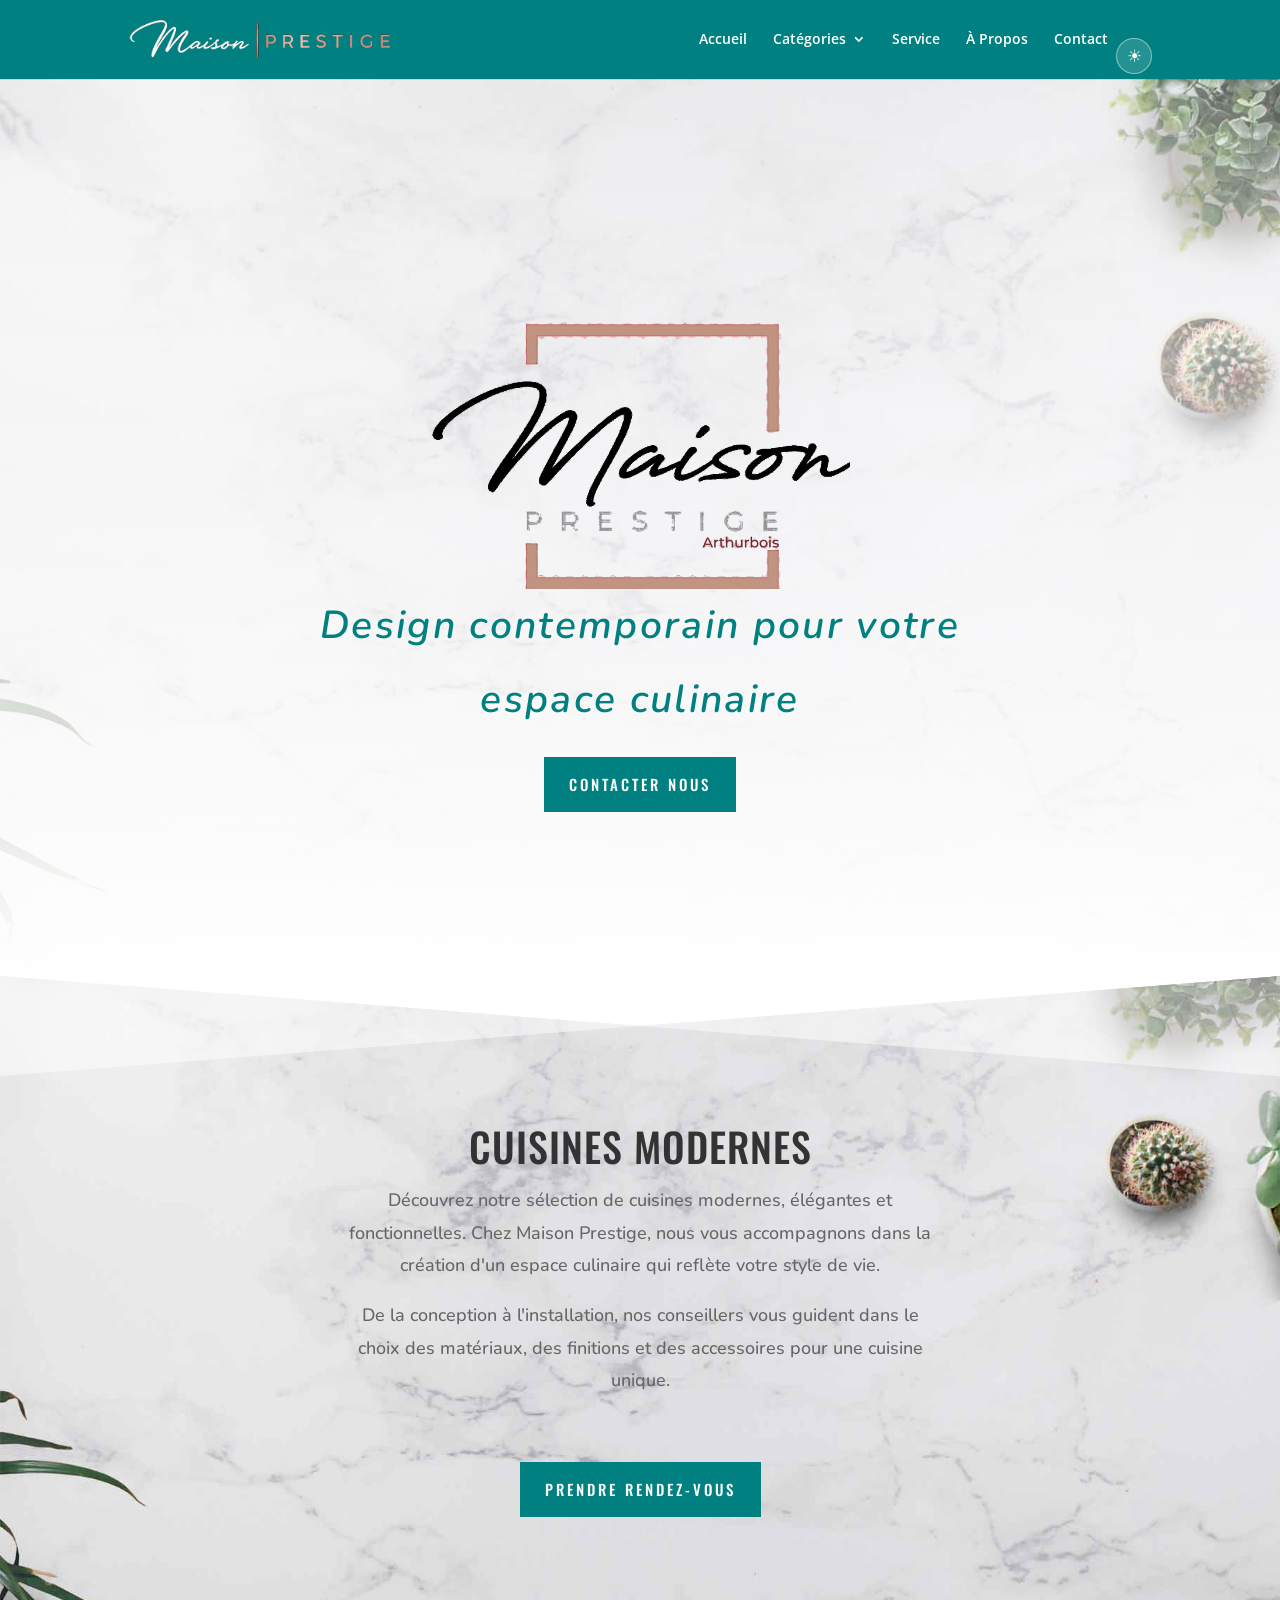
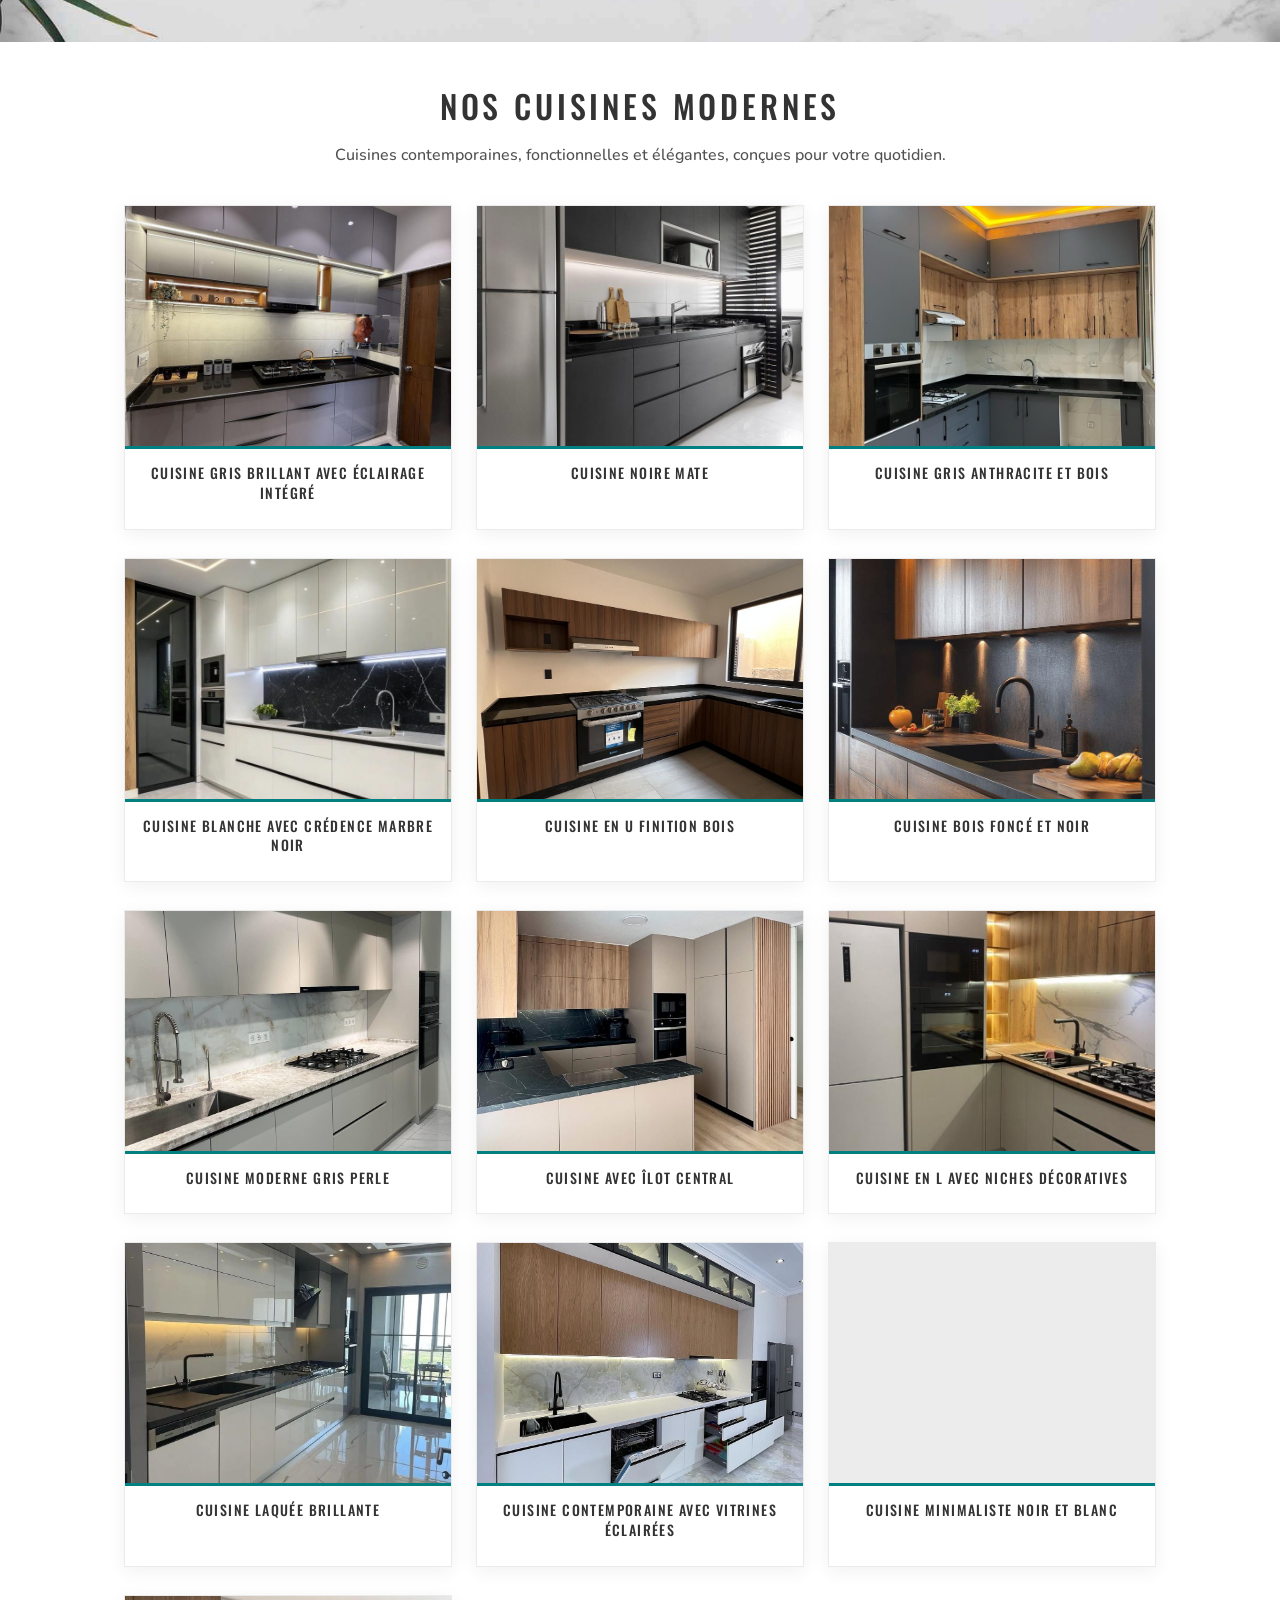
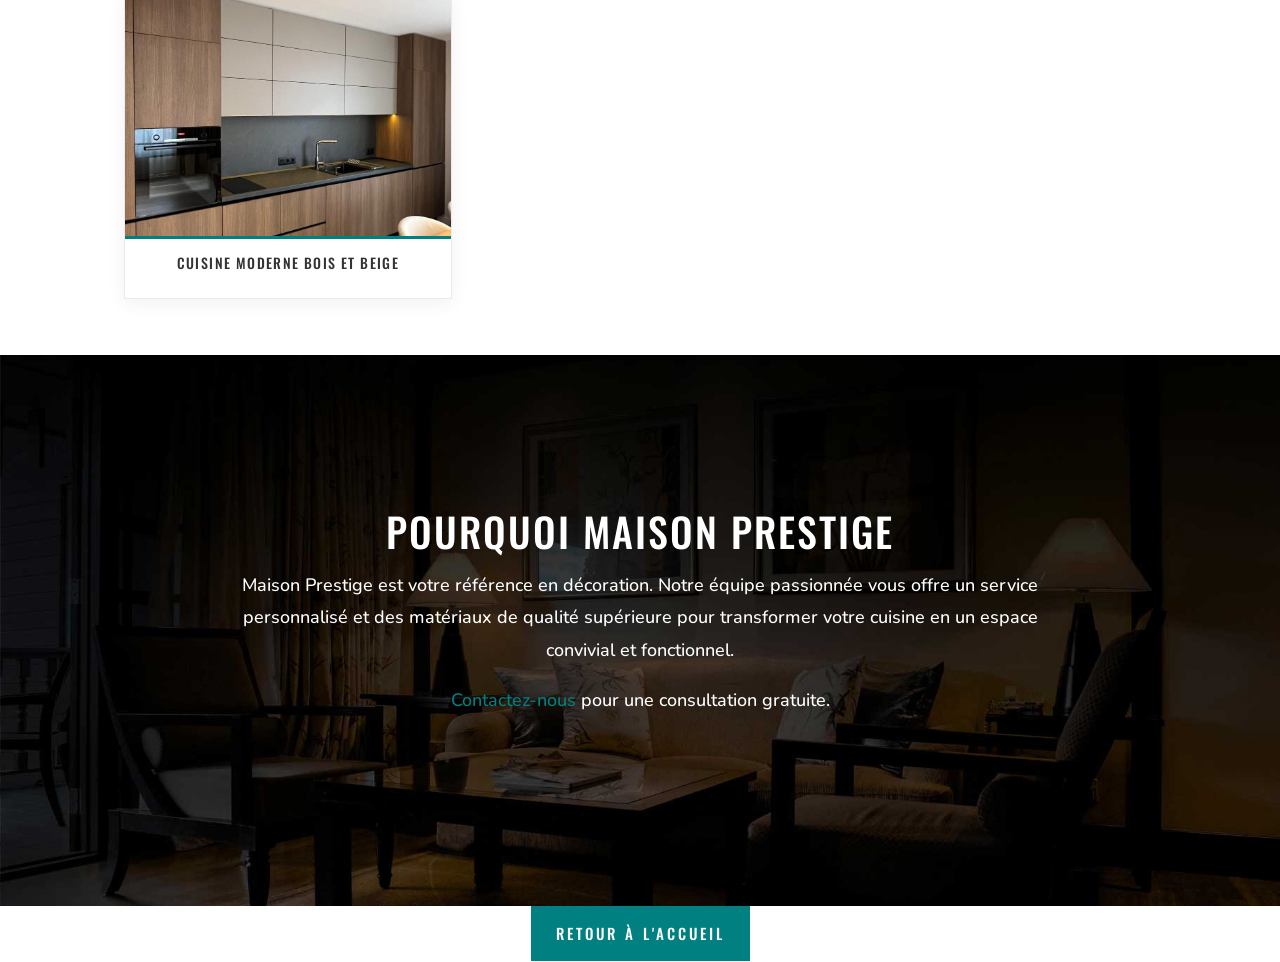
==== commit 342e817e: "ajout photo" ====
--- a/cuisines-modernes.html
+++ b/cuisines-modernes.html
@@ -1,4 +1,4 @@
-<!DOCTYPE html><html lang="en-US" class="js"><head>
+<!DOCTYPE html><html lang="fr" class="js"><head>
 	<meta charset="UTF-8">
 <script>(function(){try{if(localStorage.getItem("mc-theme")==="dark")document.documentElement.classList.add("mc-theme-dark")}catch(e){}})();</script>
 <meta name="description" content="Cuisines modernes sur mesure - Maison Prestige, Atelier de création sur mesure à Rabat-Salé."><meta http-equiv="X-UA-Compatible" content="IE=edge">
@@ -66,7 +66,7 @@
 /*# sourceURL=wp-block-library-inline-css */
 </style>
 
-<link rel="stylesheet" href="css/maison-chic-custom.css?v=10"></head>
+<link rel="stylesheet" href="css/maison-chic-custom.css?v=11"></head>
 <body class="home wp-singular page-template-default page page-id-9 wp-theme-Divi et_pb_button_helper_class et_fixed_nav et_show_nav et_primary_nav_dropdown_animation_fade et_secondary_nav_dropdown_animation_fade et_header_style_left et_pb_footer_columns4 et_cover_background et_pb_gutter windows et_pb_gutters3 et_pb_pagebuilder_layout et_no_sidebar et_divi_theme et-db">
 	<div id="page-container">
 
@@ -297,7 +297,13 @@
 			</div>		</div>
 	</div>
 						</div>
-<footer id="main-footer">
+
+				</article>
+
+</div>
+
+
+			<footer id="main-footer">
 				
 
 		
@@ -350,6 +356,6 @@
 <style id="et-builder-module-design-deferred-9-cached-inline-styles">.et_pb_section_0.et_pb_section{background-color:#000000!important}.et_pb_fullwidth_header_0.et_pb_fullwidth_header .header-content h1,.et_pb_fullwidth_header_0.et_pb_fullwidth_header .header-content h2.et_pb_module_header,.et_pb_fullwidth_header_0.et_pb_fullwidth_header .header-content h3.et_pb_module_header,.et_pb_fullwidth_header_0.et_pb_fullwidth_header .header-content h4.et_pb_module_header,.et_pb_fullwidth_header_0.et_pb_fullwidth_header .header-content h5.et_pb_module_header,.et_pb_fullwidth_header_0.et_pb_fullwidth_header .header-content h6.et_pb_module_header{font-family:'Oswald',Helvetica,Arial,Lucida,sans-serif;text-transform:uppercase;font-size:80px;color:#515151!important;letter-spacing:0.05em;line-height:1.5em;text-align:center}.et_pb_fullwidth_header_0.et_pb_fullwidth_header .et_pb_header_content_wrapper{color:#008080!important}.et_pb_fullwidth_header_0.et_pb_fullwidth_header .et_pb_fullwidth_header_subhead{font-family:'Nunito',Helvetica,Arial,Lucida,sans-serif;font-weight:600;font-size:39px;color:#008080!important;line-height:1.9em}.et_pb_fullwidth_header.et_pb_fullwidth_header_0{background-image:linear-gradient(180deg,rgba(255,255,255,0.31) 0%,#ffffff 100%),url(images/accueil.jpg);background-color:#008080}.et_pb_fullwidth_header_0{padding-top:77px}body #page-container .et_pb_section .et_pb_fullwidth_header_0 .et_pb_button_one.et_pb_button{border-width:10px!important;border-color:#008080;border-radius:0px;letter-spacing:3px;font-size:15px;font-family:'Oswald',Helvetica,Arial,Lucida,sans-serif!important;text-transform:uppercase!important;background-color:#008080}body #page-container .et_pb_section .et_pb_fullwidth_header_0 .et_pb_button_one.et_pb_button:hover{border-color:#008080!important;border-radius:0px!important;letter-spacing:3px!important;padding-right:2em;padding-left:0.7em;background-image:initial;background-color:#008080}body #page-container .et_pb_section .et_pb_fullwidth_header_0 .et_pb_button_one.et_pb_button,body #page-container .et_pb_section .et_pb_fullwidth_header_0 .et_pb_button_one.et_pb_button:hover,body #page-container .et_pb_section .et_pb_button_0,body #page-container .et_pb_section .et_pb_button_0:hover,body #page-container .et_pb_section .et_pb_button_1,body #page-container .et_pb_section .et_pb_button_1:hover,body #page-container .et_pb_section .et_pb_button_3,body #page-container .et_pb_section .et_pb_button_3:hover,body #page-container .et_pb_section .et_pb_button_4,body #page-container .et_pb_section .et_pb_button_4:hover{padding:0.3em 1em!important}body #page-container .et_pb_section .et_pb_fullwidth_header_0 .et_pb_button_one.et_pb_button:before,body #page-container .et_pb_section .et_pb_fullwidth_header_0 .et_pb_button_one.et_pb_button:after,body #page-container .et_pb_section .et_pb_button_0:before,body #page-container .et_pb_section .et_pb_button_0:after,body #page-container .et_pb_section .et_pb_button_1:before,body #page-container .et_pb_section .et_pb_button_1:after,body #page-container .et_pb_section .et_pb_button_2:before,body #page-container .et_pb_section .et_pb_button_2:after,body #page-container .et_pb_section .et_pb_button_3:before,body #page-container .et_pb_section .et_pb_button_3:after,body #page-container .et_pb_section .et_pb_button_4:before,body #page-container .et_pb_section .et_pb_button_4:after{display:none!important}.et_pb_fullwidth_header_0 .et_pb_button_one.et_pb_button,.et_pb_button_0,.et_pb_button_1,.et_pb_button_2,.et_pb_button_3,.et_pb_button_4{transition:background-color 300ms ease 0ms,border 300ms ease 0ms,border-radius 300ms ease 0ms,letter-spacing 300ms ease 0ms}div.et_pb_section.et_pb_section_1{background-image:url(images/Fond_servicelows.jpg)!important}.et_pb_section_1.et_pb_section{padding-top:100px;padding-bottom:100px}.et_pb_section_1.section_has_divider.et_pb_top_divider .et_pb_top_inside_divider{background-image:url([data-uri]);background-size:100% 100px;top:0;height:100px;z-index:1;transform:scale(1,1)}.et_pb_text_0{line-height:1.8em;font-family:'Nunito',Helvetica,Arial,Lucida,sans-serif;font-size:18px;line-height:1.8em;max-width:600px}.et_pb_text_0 h2{font-family:'Oswald',Helvetica,Arial,Lucida,sans-serif;text-transform:uppercase;font-size:40px;letter-spacing:1px;line-height:1.5em;text-align:center}.et_pb_text_1,.et_pb_text_7{line-height:1.8em;font-family:'Nunito',Helvetica,Arial,Lucida,sans-serif;font-size:18px;line-height:1.8em;margin-top:-30px!important}.et_pb_text_1 h1{font-family:'Oswald',Helvetica,Arial,Lucida,sans-serif;font-size:16px;letter-spacing:2px}.et_pb_row_1.et_pb_row{padding-top:60px!important;padding-right:0px!important;padding-bottom:60px!important;padding-left:0px!important;padding-top:60px;padding-right:0px;padding-bottom:60px;padding-left:0px}.et_pb_blurb_0.et_pb_blurb .et_pb_module_header,.et_pb_blurb_0.et_pb_blurb .et_pb_module_header a,.et_pb_blurb_1.et_pb_blurb .et_pb_module_header,.et_pb_blurb_1.et_pb_blurb .et_pb_module_header a,.et_pb_blurb_2.et_pb_blurb .et_pb_module_header,.et_pb_blurb_2.et_pb_blurb .et_pb_module_header a{font-family:'Oswald',Helvetica,Arial,Lucida,sans-serif;text-transform:uppercase;font-size:20px;letter-spacing:1px;line-height:1.7em;text-align:center}.et_pb_blurb_0.et_pb_blurb p,.et_pb_blurb_1.et_pb_blurb p,.et_pb_blurb_2.et_pb_blurb p{line-height:1.8em}.et_pb_blurb_0.et_pb_blurb .et_pb_blurb_description,.et_pb_blurb_1.et_pb_blurb .et_pb_blurb_description,.et_pb_blurb_2.et_pb_blurb .et_pb_blurb_description,.et_pb_text_4 h1,.et_pb_text_5 h1{text-align:center}.et_pb_blurb_0.et_pb_blurb,.et_pb_blurb_1.et_pb_blurb,.et_pb_blurb_2.et_pb_blurb{font-family:'Nunito',Helvetica,Arial,Lucida,sans-serif;font-size:18px;line-height:1.8em}.et_pb_blurb_0 .et_pb_main_blurb_image .et_pb_image_wrap,.et_pb_blurb_1 .et_pb_main_blurb_image .et_pb_image_wrap,.et_pb_blurb_2 .et_pb_main_blurb_image .et_pb_image_wrap{width:280px}body #page-container .et_pb_section .et_pb_button_0,body #page-container .et_pb_section .et_pb_button_1,body #page-container .et_pb_section .et_pb_button_2,body #page-container .et_pb_section .et_pb_button_3,body #page-container .et_pb_section .et_pb_button_4{color:#ffffff!important;border-width:10px!important;border-color:#008080;border-radius:0px;letter-spacing:3px;font-size:15px;font-family:'Oswald',Helvetica,Arial,Lucida,sans-serif!important;text-transform:uppercase!important;background-color:#008080}body #page-container .et_pb_section .et_pb_button_0:hover,body #page-container .et_pb_section .et_pb_button_1:hover,body #page-container .et_pb_section .et_pb_button_2:hover,body #page-container .et_pb_section .et_pb_button_3:hover,body #page-container .et_pb_section .et_pb_button_4:hover{border-color:#008080!important;border-radius:0px!important;letter-spacing:3px!important;background-image:initial;background-color:#008080}.et_pb_button_0,.et_pb_button_0:after,.et_pb_button_1,.et_pb_button_1:after,.et_pb_button_2,.et_pb_button_2:after,.et_pb_button_3,.et_pb_button_3:after,.et_pb_button_4,.et_pb_button_4:after{transition:all 300ms ease 0ms}div.et_pb_section.et_pb_section_2{background-image:url(images/histoirelow-1.jpg)!important}.et_pb_section_2.et_pb_section{padding-top:120px;padding-right:0px;padding-bottom:60px;padding-left:0px;background-color:#1d140b!important}.et_pb_text_2 h2,.et_pb_text_6 h2{font-family:'Oswald',Helvetica,Arial,Lucida,sans-serif;text-transform:uppercase;font-size:40px;letter-spacing:2px;line-height:1.5em;text-align:center}.et_pb_text_2,.et_pb_text_6{max-width:600px}.et_pb_text_3.et_pb_text,.et_pb_text_7.et_pb_text{color:#ffffff!important}.et_pb_text_3{line-height:1.8em;font-family:'Nunito',Helvetica,Arial,Lucida,sans-serif;font-size:18px;line-height:1.8em;padding-bottom:104px!important;margin-top:-30px!important}.et_pb_text_3 h1,.et_pb_text_7 h1{font-family:'Oswald',Helvetica,Arial,Lucida,sans-serif;font-size:16px;letter-spacing:2px;line-height:1.7em}.et_pb_section_3.et_pb_section,.et_pb_section_6.et_pb_section,.et_pb_section_7.et_pb_section{padding-top:0px;padding-right:0px;padding-bottom:0px;padding-left:0px}.et_pb_row_4.et_pb_row,.et_pb_row_9.et_pb_row,.et_pb_row_10.et_pb_row{padding-top:0px!important;padding-right:0px!important;padding-bottom:0px!important;padding-left:0px!important;padding-top:0px;padding-right:0px;padding-bottom:0px;padding-left:0px}.et_pb_text_4,.et_pb_text_5{line-height:1.8em;font-family:'Nunito',Helvetica,Arial,Lucida,sans-serif;font-size:18px;line-height:1.8em}.et_pb_text_4 h3,.et_pb_text_5 h3{font-family:'Oswald',Helvetica,Arial,Lucida,sans-serif;text-transform:uppercase;font-size:42px;letter-spacing:2px;line-height:1.5em}.et_pb_button_1_wrapper{margin-top:60px!important}div.et_pb_section.et_pb_section_4{background-image:url(images/pourquoi.lowjpg.jpg)!important}.et_pb_section_4.et_pb_section{padding-top:10%;padding-right:0px;padding-bottom:10%;padding-left:0px;background-color:#e2d4c0!important}.et_pb_button_2_wrapper,.et_pb_button_3_wrapper,.et_pb_button_4_wrapper{margin-top:20px!important}body #page-container .et_pb_section .et_pb_button_2,body #page-container .et_pb_section .et_pb_button_2:hover{padding-right:1em!important;padding-left:1em!important}div.et_pb_section.et_pb_section_5{background-image:url(images/qualiteslow-1.jpg)!important}.et_pb_section_5.et_pb_section{padding-top:10%;padding-right:0px;padding-bottom:10%;padding-left:0px;background-color:#1d2528!important}.et_pb_row_6.et_pb_row,.et_pb_row_7.et_pb_row,.et_pb_row_8.et_pb_row{padding-right:20%!important;padding-right:20%}.et_pb_text_6 h1{text-transform:uppercase;text-align:center}.et_pb_blurb_3.et_pb_blurb .et_pb_module_header,.et_pb_blurb_3.et_pb_blurb .et_pb_module_header a,.et_pb_blurb_4.et_pb_blurb .et_pb_module_header,.et_pb_blurb_4.et_pb_blurb .et_pb_module_header a,.et_pb_blurb_5.et_pb_blurb .et_pb_module_header,.et_pb_blurb_5.et_pb_blurb .et_pb_module_header a{font-family:'Oswald',Helvetica,Arial,Lucida,sans-serif;text-transform:uppercase;font-size:16px;color:#707070!important;letter-spacing:2px;line-height:1.7em;text-align:center}.et_pb_blurb_3.et_pb_blurb,.et_pb_blurb_4.et_pb_blurb,.et_pb_blurb_5.et_pb_blurb{padding-top:0px!important;padding-right:0px!important;padding-bottom:0px!important;padding-left:0px!important;margin-top:0px!important;margin-right:0px!important;margin-bottom:0px!important;margin-left:0px!important}.et_pb_image_0,.et_pb_image_1,.et_pb_image_2{width:100%;max-width:100%!important;text-align:left;margin-left:0}.et_pb_image_0 .et_pb_image_wrap,.et_pb_image_0 img,.et_pb_image_1 .et_pb_image_wrap,.et_pb_image_1 img,.et_pb_image_2 .et_pb_image_wrap,.et_pb_image_2 img{width:100%}.et_pb_text_8,.et_pb_text_15{font-family:'Oswald',Helvetica,Arial,Lucida,sans-serif;margin-bottom:4%!important}.et_pb_text_8 h2,.et_pb_text_15 h2{font-family:'Oswald',Helvetica,Arial,Lucida,sans-serif;text-transform:uppercase;font-size:40px;letter-spacing:2px;line-height:1.5em;text-align:left}.et_pb_text_9,.et_pb_text_10,.et_pb_text_11,.et_pb_text_12,.et_pb_text_13,.et_pb_text_14,.et_pb_text_16,.et_pb_text_17,.et_pb_text_18,.et_pb_text_19,.et_pb_text_20{line-height:1.5em;font-family:'Nunito',Helvetica,Arial,Lucida,sans-serif;font-size:16px;line-height:1.5em;margin-bottom:6%!important}.et_pb_text_9 h1,.et_pb_text_10 h1,.et_pb_text_11 h1,.et_pb_text_12 h1,.et_pb_text_13 h1,.et_pb_text_14 h1,.et_pb_text_16 h1,.et_pb_text_17 h1,.et_pb_text_18 h1,.et_pb_text_20 h1{font-family:'Oswald',Helvetica,Arial,Lucida,sans-serif;text-transform:uppercase;font-size:16px;color:#4f4f4f!important;letter-spacing:2px;line-height:1.7em}.et_pb_text_9 h4,.et_pb_text_10 h4,.et_pb_text_11 h4,.et_pb_text_12 h4,.et_pb_text_13 h4,.et_pb_text_14 h4,.et_pb_text_16 h4,.et_pb_text_17 h4,.et_pb_text_18 h4,.et_pb_text_20 h4{font-family:'Oswald',Helvetica,Arial,Lucida,sans-serif;text-transform:uppercase;font-size:16px;color:#878787!important;letter-spacing:1px;line-height:1.5em}.et_pb_text_19.et_pb_text{color:#008080!important}.et_pb_text_19 h1{font-family:'Oswald',Helvetica,Arial,Lucida,sans-serif;text-transform:uppercase;font-size:16px;color:#DCA57D!important;letter-spacing:2px;line-height:1.7em}.et_pb_text_19 h4{font-family:'Oswald',Helvetica,Arial,Lucida,sans-serif;text-transform:uppercase;font-size:16px;color:#DCA57D!important;letter-spacing:1px;line-height:1.5em}.et_pb_section_8.et_pb_section{padding-top:7px;padding-bottom:0px;background-color:#ffffff!important}.et_pb_row_11.et_pb_row{padding-top:0px!important;padding-bottom:0px!important;padding-top:0px;padding-bottom:0px}.et_pb_row_11,body #page-container .et-db #et-boc .et-l .et_pb_row_11.et_pb_row,body.et_pb_pagebuilder_layout.single #page-container #et-boc .et-l .et_pb_row_11.et_pb_row,body.et_pb_pagebuilder_layout.single.et_full_width_page #page-container #et-boc .et-l .et_pb_row_11.et_pb_row{max-width:266px}.et_pb_blurb_6.et_pb_blurb .et_pb_module_header,.et_pb_blurb_6.et_pb_blurb .et_pb_module_header a{font-size:16px;line-height:1.1em}.et_pb_blurb_6.et_pb_blurb{font-weight:700;padding-bottom:0px!important;margin-bottom:0px!important}.et_pb_blurb_6 .et_pb_main_blurb_image .et_pb_image_wrap{width:100px}.et_pb_blurb_6 .et_pb_blurb_content{max-width:294px}.et_pb_column_6{padding-top:100px;padding-right:10%;padding-bottom:100px;padding-left:10%}.et_pb_column_7{background-image:url(images/service_a_domicilelow.jpg)}.et_pb_column_18{background-color:rgba(0,0,0,0.6);padding-top:100px;padding-right:10%;padding-bottom:100px;padding-left:10%}.et_pb_column_19{background-color:#000000;padding-top:100px;padding-right:10%;padding-bottom:100px;padding-left:10%}.et_pb_row_0.et_pb_row{padding-top:40px!important;padding-right:0px!important;padding-bottom:40px!important;padding-left:0px!important;margin-left:auto!important;margin-right:auto!important;padding-top:40px;padding-right:0px;padding-bottom:40px;padding-left:0px}.et_pb_text_0.et_pb_module,.et_pb_text_1.et_pb_module,.et_pb_text_2.et_pb_module,.et_pb_text_3.et_pb_module,.et_pb_text_6.et_pb_module,.et_pb_text_7.et_pb_module{margin-left:auto!important;margin-right:auto!important}.et_pb_text_4.et_pb_module,.et_pb_text_5.et_pb_module{margin-left:0px!important;margin-right:auto!important}@media only screen and (min-width:981px){.et_pb_text_1,.et_pb_text_4,.et_pb_text_5,.et_pb_text_7{max-width:600px}.et_pb_text_3{max-width:800px}.et_pb_row_4,body #page-container .et-db #et-boc .et-l .et_pb_row_4.et_pb_row,body.et_pb_pagebuilder_layout.single #page-container #et-boc .et-l .et_pb_row_4.et_pb_row,body.et_pb_pagebuilder_layout.single.et_full_width_page #page-container #et-boc .et-l .et_pb_row_4.et_pb_row,.et_pb_row_9,body #page-container .et-db #et-boc .et-l .et_pb_row_9.et_pb_row,body.et_pb_pagebuilder_layout.single #page-container #et-boc .et-l .et_pb_row_9.et_pb_row,body.et_pb_pagebuilder_layout.single.et_full_width_page #page-container #et-boc .et-l .et_pb_row_9.et_pb_row,.et_pb_row_10,body #page-container .et-db #et-boc .et-l .et_pb_row_10.et_pb_row,body.et_pb_pagebuilder_layout.single #page-container #et-boc .et-l .et_pb_row_10.et_pb_row,body.et_pb_pagebuilder_layout.single.et_full_width_page #page-container #et-boc .et-l .et_pb_row_10.et_pb_row{width:100%;max-width:100%}.et_pb_row_5,body #page-container .et-db #et-boc .et-l .et_pb_row_5.et_pb_row,body.et_pb_pagebuilder_layout.single #page-container #et-boc .et-l .et_pb_row_5.et_pb_row,body.et_pb_pagebuilder_layout.single.et_full_width_page #page-container #et-boc .et-l .et_pb_row_5.et_pb_row{width:89%;max-width:89%}}@media only screen and (max-width:980px){.et_pb_fullwidth_header_0.et_pb_fullwidth_header .header-content h1,.et_pb_fullwidth_header_0.et_pb_fullwidth_header .header-content h2.et_pb_module_header,.et_pb_fullwidth_header_0.et_pb_fullwidth_header .header-content h3.et_pb_module_header,.et_pb_fullwidth_header_0.et_pb_fullwidth_header .header-content h4.et_pb_module_header,.et_pb_fullwidth_header_0.et_pb_fullwidth_header .header-content h5.et_pb_module_header,.et_pb_fullwidth_header_0.et_pb_fullwidth_header .header-content h6.et_pb_module_header{font-size:60px}.et_pb_row_4,body #page-container .et-db #et-boc .et-l .et_pb_row_4.et_pb_row,body.et_pb_pagebuilder_layout.single #page-container #et-boc .et-l .et_pb_row_4.et_pb_row,body.et_pb_pagebuilder_layout.single.et_full_width_page #page-container #et-boc .et-l .et_pb_row_4.et_pb_row,.et_pb_row_9,body #page-container .et-db #et-boc .et-l .et_pb_row_9.et_pb_row,body.et_pb_pagebuilder_layout.single #page-container #et-boc .et-l .et_pb_row_9.et_pb_row,body.et_pb_pagebuilder_layout.single.et_full_width_page #page-container #et-boc .et-l .et_pb_row_9.et_pb_row,.et_pb_row_10,body #page-container .et-db #et-boc .et-l .et_pb_row_10.et_pb_row,body.et_pb_pagebuilder_layout.single #page-container #et-boc .et-l .et_pb_row_10.et_pb_row,body.et_pb_pagebuilder_layout.single.et_full_width_page #page-container #et-boc .et-l .et_pb_row_10.et_pb_row{width:100%;max-width:100%}.et_pb_row_5,body #page-container .et-db #et-boc .et-l .et_pb_row_5.et_pb_row,body.et_pb_pagebuilder_layout.single #page-container #et-boc .et-l .et_pb_row_5.et_pb_row,body.et_pb_pagebuilder_layout.single.et_full_width_page #page-container #et-boc .et-l .et_pb_row_5.et_pb_row{width:80%;max-width:80%}.et_pb_row_6.et_pb_row,.et_pb_row_7.et_pb_row,.et_pb_row_8.et_pb_row{padding-right:0px!important;padding-right:0px!important}.et_pb_image_0,.et_pb_image_1,.et_pb_image_2{text-align:center;margin-left:auto;margin-right:auto}}@media only screen and (max-width:767px){.et_pb_fullwidth_header_0.et_pb_fullwidth_header .header-content h1,.et_pb_fullwidth_header_0.et_pb_fullwidth_header .header-content h2.et_pb_module_header,.et_pb_fullwidth_header_0.et_pb_fullwidth_header .header-content h3.et_pb_module_header,.et_pb_fullwidth_header_0.et_pb_fullwidth_header .header-content h4.et_pb_module_header,.et_pb_fullwidth_header_0.et_pb_fullwidth_header .header-content h5.et_pb_module_header,.et_pb_fullwidth_header_0.et_pb_fullwidth_header .header-content h6.et_pb_module_header{font-size:40px}.et_pb_row_6.et_pb_row,.et_pb_row_7.et_pb_row,.et_pb_row_8.et_pb_row{padding-right:0px!important;padding-right:0px!important}}</style>
 
 <style>.et_pb_fullwidth_header.et_pb_fullwidth_header_0{background-image:linear-gradient(180deg,rgba(255,255,255,0.31) 0%,#ffffff 100%),url(images/Fond_servicelows.jpg)!important;}</style>
-<link rel="stylesheet" href="css/maison-chic-overrides.css?v=4">
+<link rel="stylesheet" href="css/maison-chic-overrides.css?v=5">
 <script src="js/theme-toggle.js"></script>
 </body></html>
--- a/css/maison-chic-custom.css
+++ b/css/maison-chic-custom.css
@@ -584,120 +584,8 @@
   margin: 14px 0 0;
 }
 
-.mc-contact-trigger {
-  cursor: pointer;
-}
-
-/* ── Mobile : hero, logo navbar, sous-titre ── */
-@media (max-width: 980px) {
-  #main-header > .container {
-    padding-left: 14px !important;
-    padding-right: 14px !important;
-  }
-
-  .logo_container {
-    flex: 1 1 auto !important;
-    min-width: 0 !important;
-    padding: 6px 0 !important;
-  }
-
-  #logo {
-    max-height: 42px !important;
-    height: auto !important;
-    max-width: min(210px, 52vw) !important;
-    width: auto !important;
-    object-position: left center !important;
-  }
-
-  #et-top-navigation {
-    flex-shrink: 0 !important;
-    padding-left: 8px !important;
-  }
-}
-
-@media (max-width: 767px) {
-  #accueil.et_pb_section_0 {
-    padding-bottom: 0 !important;
-  }
-
-  .et_pb_fullwidth_header.et_pb_fullwidth_header_0.et_pb_fullscreen {
-    min-height: 0 !important;
-    height: auto !important;
-    padding: 68px 0 6px !important;
-  }
-
-  .et_pb_fullwidth_header_0.et_pb_fullscreen .et_pb_fullwidth_header_container {
-    min-height: 0 !important;
-    height: auto !important;
-    width: 92% !important;
-    padding: 8px 0 0 !important;
-  }
-
-  .et_pb_fullwidth_header_0 .header-content-container,
-  .et_pb_fullwidth_header_0 .header-content {
-    width: 100% !important;
-    max-width: 100% !important;
-    padding: 0 10px !important;
-    display: flex !important;
-    flex-direction: column !important;
-    align-items: center !important;
-    justify-content: flex-start !important;
-    gap: 8px !important;
-    flex: 0 0 auto !important;
-  }
-
-  .et_pb_fullwidth_header_0 .header-logo {
-    max-width: min(280px, 86vw) !important;
-    width: auto !important;
-    height: auto !important;
-    margin: 0 auto 6px !important;
-  }
-
-  .et_pb_fullwidth_header_0 .et_pb_fullwidth_header_subhead {
-    font-size: 15px !important;
-    line-height: 1.45 !important;
-    letter-spacing: 0.02em !important;
-    max-width: 290px !important;
-    margin: 6px auto 0 !important;
-    padding: 0 6px !important;
-    white-space: normal !important;
-    word-break: normal !important;
-    overflow-wrap: break-word !important;
-    hyphens: manual !important;
-  }
-
-  .et_pb_fullwidth_header_0 .et_pb_button_one.et_pb_button {
-    font-size: 12px !important;
-    letter-spacing: 2px !important;
-    padding: 10px 16px !important;
-    margin-top: 22px !important;
-    margin-bottom: 0 !important;
-    white-space: nowrap !important;
-  }
-
-  /* Rapprocher la section suivante du bouton */
-  .et_pb_section_1.et_pb_section {
-    padding-top: 52px !important;
-  }
-
-  .et_pb_section_1.section_has_divider.et_pb_top_divider .et_pb_top_inside_divider {
-    height: 56px !important;
-    background-size: 100% 56px !important;
-  }
-}
-
-@media (max-width: 380px) {
-  #logo {
-    max-width: min(180px, 48vw) !important;
-    max-height: 38px !important;
-  }
-
-  .et_pb_fullwidth_header_0 .header-logo {
-    max-width: min(240px, 90vw) !important;
-  }
-
-  .et_pb_fullwidth_header_0 .et_pb_fullwidth_header_subhead {
-    font-size: 14px !important;
-    max-width: 260px !important;
-  }
-}
+@media (max-width: 600px) {
+  .mc-contact-modal__actions {
+    grid-template-columns: 1fr;
+  }
+}
--- a/css/maison-chic-overrides.css
+++ b/css/maison-chic-overrides.css
@@ -29,32 +29,28 @@
   align-items: center !important;
 }
 
+/* Interrupteur mode clair / sombre */
+#main-header {
+  position: relative !important;
+}
+
 #et-top-navigation {
   display: flex !important;
   align-items: center !important;
-}
-
-/* Interrupteur mode clair / sombre */
-#main-header {
-  position: relative !important;
-}
-
-#main-header .mc-theme-toggle {
-  position: absolute;
-  top: 50%;
-  right: 50px;
-  transform: translateY(-50%);
-  z-index: 1000001;
-  pointer-events: auto;
-  margin: 0;
-  touch-action: manipulation;
-  -webkit-tap-highlight-color: transparent;
-}
-
-@media (min-width: 981px) {
-  #main-header .mc-theme-toggle {
-    right: 16px;
-  }
+  justify-content: flex-end !important;
+  gap: 8px !important;
+  float: none !important;
+}
+
+#et-top-navigation .mc-theme-toggle {
+  position: static !important;
+  transform: none !important;
+  margin: 0 !important;
+  flex-shrink: 0;
+}
+
+#et_mobile_nav_menu {
+  flex-shrink: 0;
 }
 
 .mc-theme-toggle {
@@ -68,10 +64,12 @@
   display: inline-flex;
   align-items: center;
   justify-content: center;
-  margin: 0 10px 0 0;
   padding: 0;
   flex-shrink: 0;
+  touch-action: manipulation;
+  -webkit-tap-highlight-color: transparent;
   transition: background 0.2s ease, border-color 0.2s ease;
+  z-index: 1000001;
 }
 
 .mc-theme-toggle:hover {
@@ -382,3 +380,70 @@
     max-height: 36px !important;
   }
 }
+
+/* ── Alignements responsive globaux ── */
+@media (max-width: 980px) {
+  body #page-container .et_pb_row {
+    padding-left: 16px !important;
+    padding-right: 16px !important;
+  }
+
+  body #page-container .et_pb_text_0 .et_pb_text_inner,
+  body #page-container .et_pb_text_0 h2 {
+    text-align: center !important;
+  }
+
+  body #page-container .et_pb_button_module_wrapper.et_pb_button_alignment_left,
+  body #page-container .et_pb_button_module_wrapper.et_pb_button_alignment_right {
+    text-align: center !important;
+  }
+
+  body #page-container .et_pb_button_module_wrapper .et_pb_button {
+    margin-left: auto !important;
+    margin-right: auto !important;
+  }
+
+  #footer-bottom .container,
+  #footer-info {
+    text-align: center !important;
+  }
+
+  #footer-bottom .et-social-icons {
+    display: flex;
+    justify-content: center;
+    float: none !important;
+  }
+}
+
+@media (max-width: 767px) {
+  body #page-container .et_pb_section .et_pb_fullwidth_header_0 .et_pb_button_one.et_pb_button {
+    margin-bottom: 12px !important;
+  }
+
+  .mc-gallery-wrap {
+    padding-left: 16px !important;
+    padding-right: 16px !important;
+  }
+
+  .mc-signature__inner {
+    flex-wrap: wrap;
+    justify-content: center;
+    text-align: center;
+  }
+
+  .mc-signature__text {
+    white-space: normal;
+    max-width: 100%;
+  }
+}
+
+@media (max-width: 480px) {
+  #et-top-navigation .mc-theme-toggle {
+    width: 32px;
+    height: 32px;
+  }
+
+  .mc-theme-toggle__icon {
+    font-size: 15px;
+  }
+}
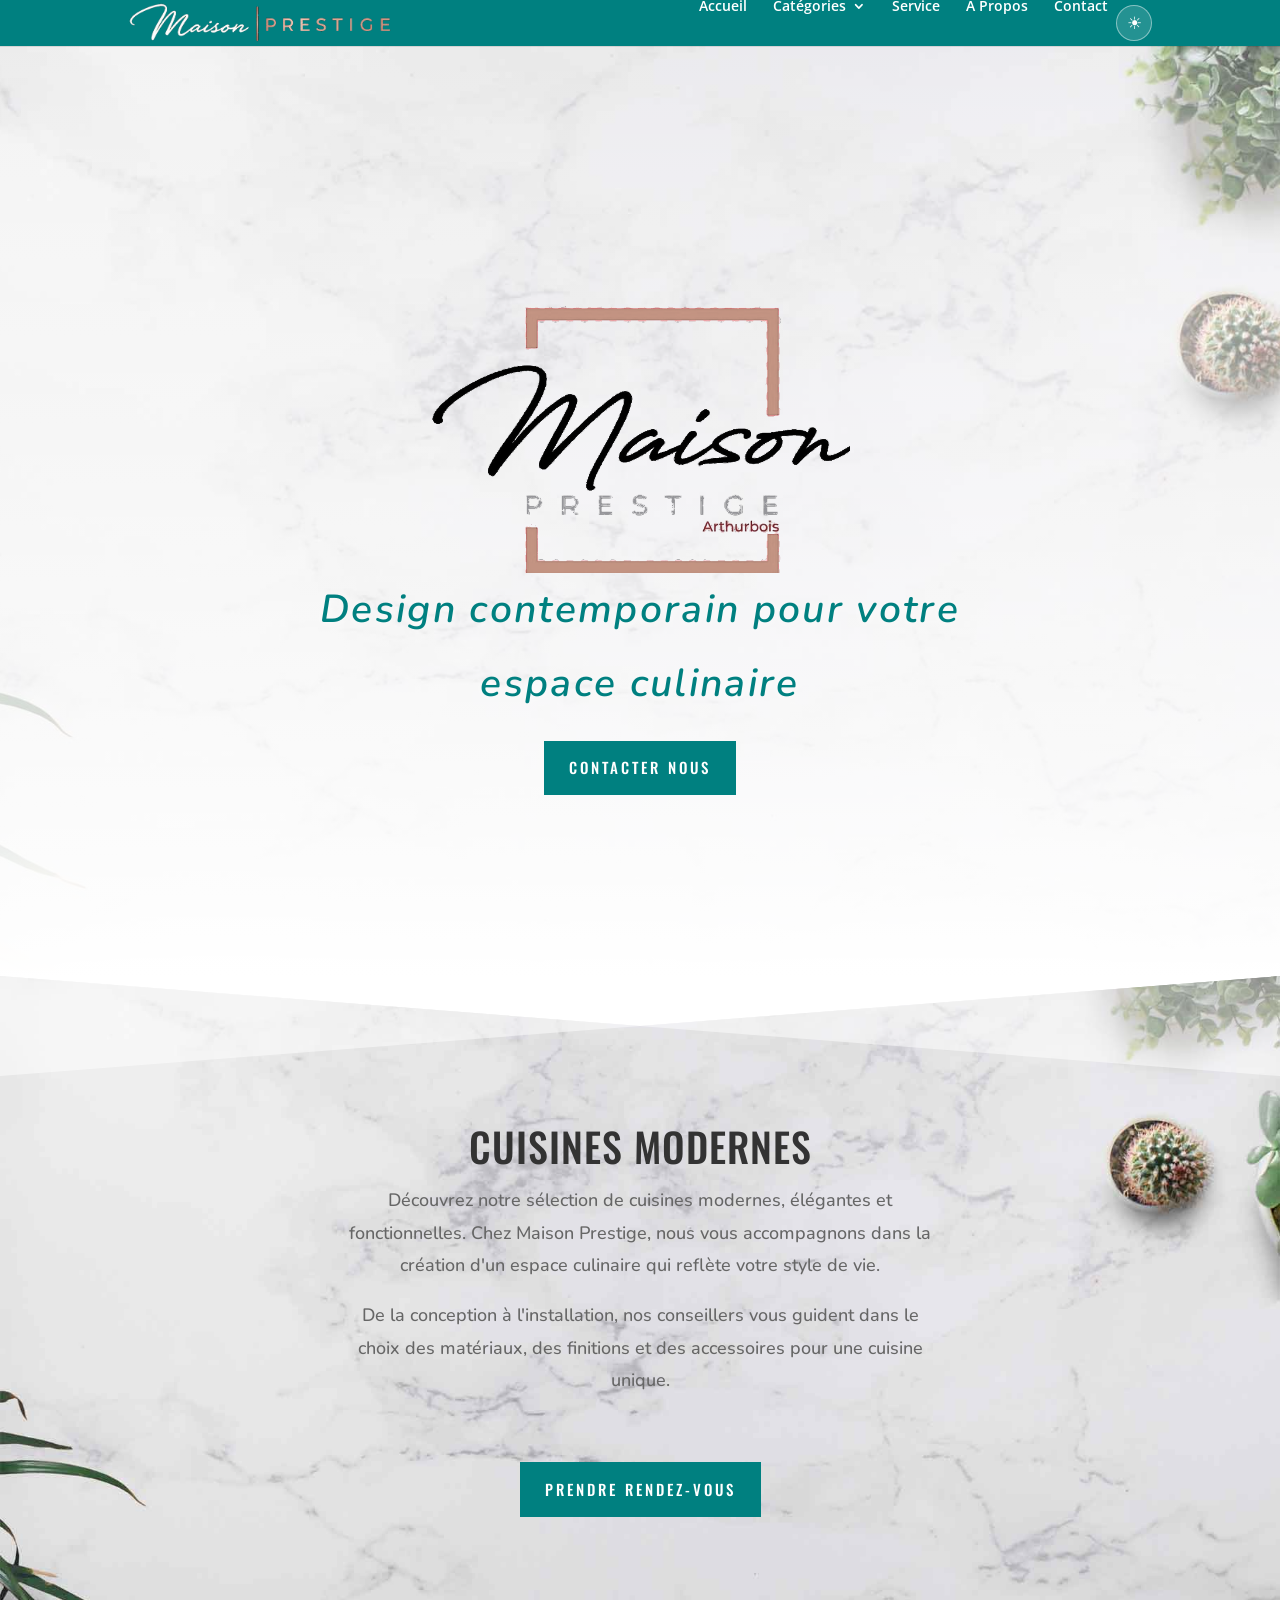
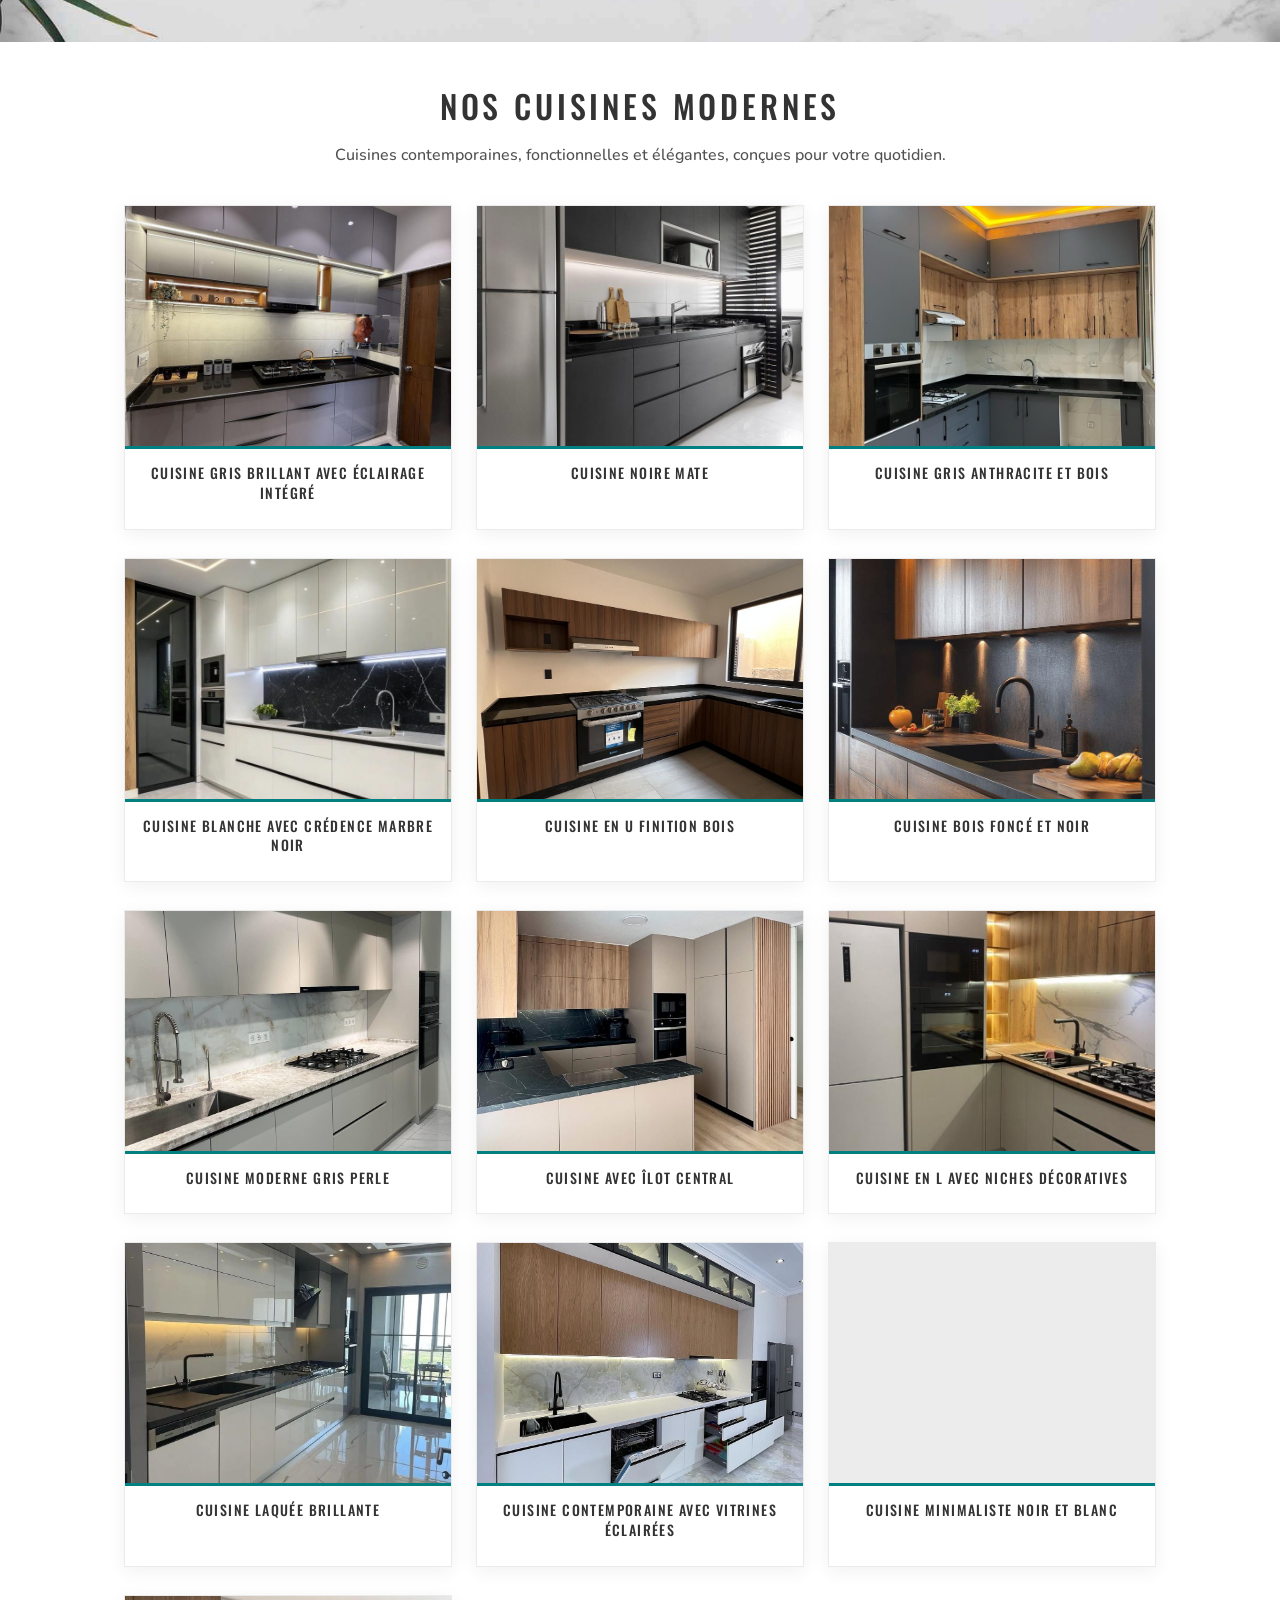
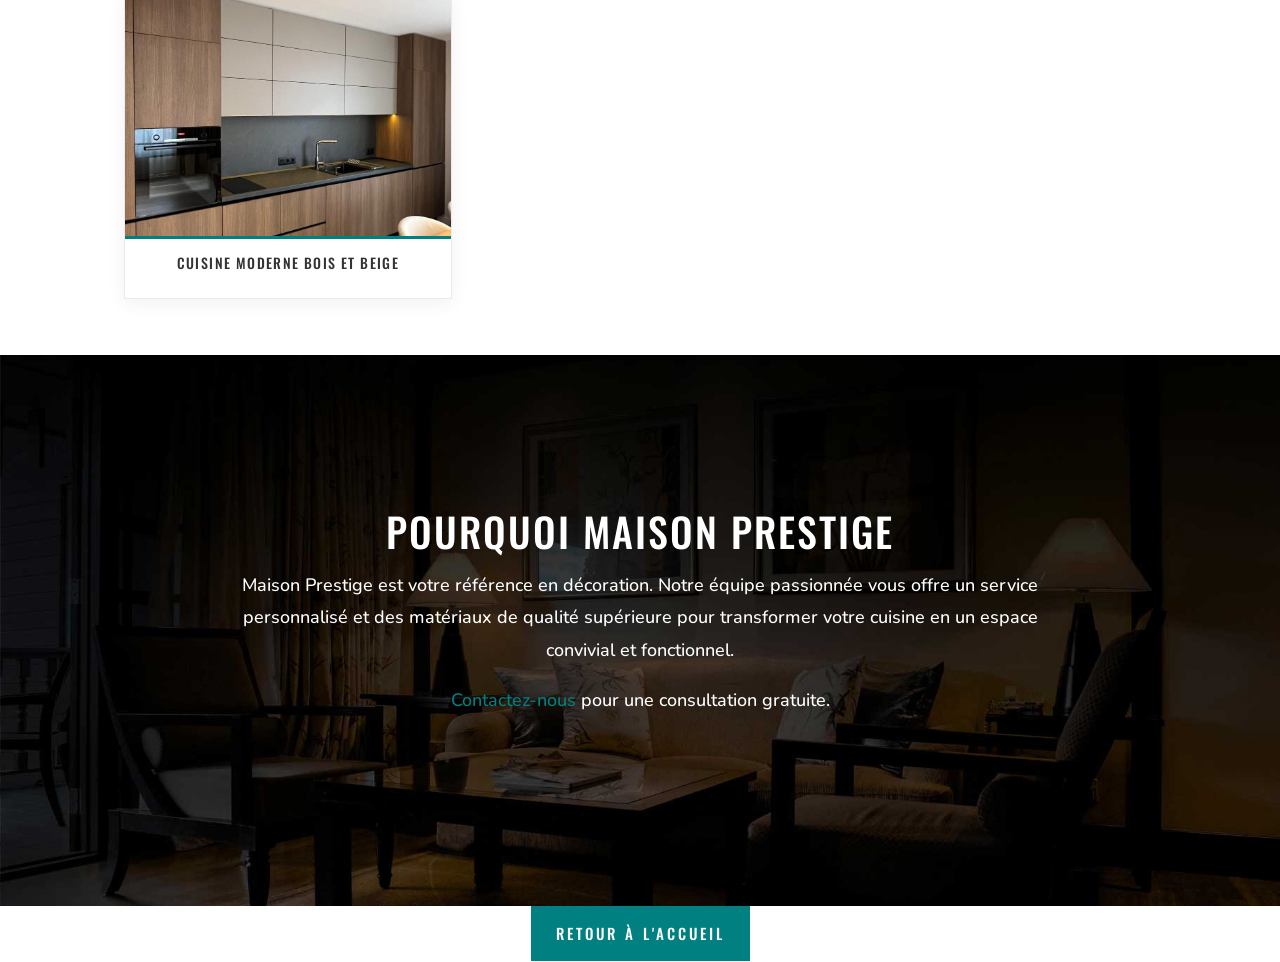
==== commit 25931057: "ajout photo" ====
--- a/cuisines-modernes.html
+++ b/cuisines-modernes.html
@@ -356,6 +356,6 @@
 <style id="et-builder-module-design-deferred-9-cached-inline-styles">.et_pb_section_0.et_pb_section{background-color:#000000!important}.et_pb_fullwidth_header_0.et_pb_fullwidth_header .header-content h1,.et_pb_fullwidth_header_0.et_pb_fullwidth_header .header-content h2.et_pb_module_header,.et_pb_fullwidth_header_0.et_pb_fullwidth_header .header-content h3.et_pb_module_header,.et_pb_fullwidth_header_0.et_pb_fullwidth_header .header-content h4.et_pb_module_header,.et_pb_fullwidth_header_0.et_pb_fullwidth_header .header-content h5.et_pb_module_header,.et_pb_fullwidth_header_0.et_pb_fullwidth_header .header-content h6.et_pb_module_header{font-family:'Oswald',Helvetica,Arial,Lucida,sans-serif;text-transform:uppercase;font-size:80px;color:#515151!important;letter-spacing:0.05em;line-height:1.5em;text-align:center}.et_pb_fullwidth_header_0.et_pb_fullwidth_header .et_pb_header_content_wrapper{color:#008080!important}.et_pb_fullwidth_header_0.et_pb_fullwidth_header .et_pb_fullwidth_header_subhead{font-family:'Nunito',Helvetica,Arial,Lucida,sans-serif;font-weight:600;font-size:39px;color:#008080!important;line-height:1.9em}.et_pb_fullwidth_header.et_pb_fullwidth_header_0{background-image:linear-gradient(180deg,rgba(255,255,255,0.31) 0%,#ffffff 100%),url(images/accueil.jpg);background-color:#008080}.et_pb_fullwidth_header_0{padding-top:77px}body #page-container .et_pb_section .et_pb_fullwidth_header_0 .et_pb_button_one.et_pb_button{border-width:10px!important;border-color:#008080;border-radius:0px;letter-spacing:3px;font-size:15px;font-family:'Oswald',Helvetica,Arial,Lucida,sans-serif!important;text-transform:uppercase!important;background-color:#008080}body #page-container .et_pb_section .et_pb_fullwidth_header_0 .et_pb_button_one.et_pb_button:hover{border-color:#008080!important;border-radius:0px!important;letter-spacing:3px!important;padding-right:2em;padding-left:0.7em;background-image:initial;background-color:#008080}body #page-container .et_pb_section .et_pb_fullwidth_header_0 .et_pb_button_one.et_pb_button,body #page-container .et_pb_section .et_pb_fullwidth_header_0 .et_pb_button_one.et_pb_button:hover,body #page-container .et_pb_section .et_pb_button_0,body #page-container .et_pb_section .et_pb_button_0:hover,body #page-container .et_pb_section .et_pb_button_1,body #page-container .et_pb_section .et_pb_button_1:hover,body #page-container .et_pb_section .et_pb_button_3,body #page-container .et_pb_section .et_pb_button_3:hover,body #page-container .et_pb_section .et_pb_button_4,body #page-container .et_pb_section .et_pb_button_4:hover{padding:0.3em 1em!important}body #page-container .et_pb_section .et_pb_fullwidth_header_0 .et_pb_button_one.et_pb_button:before,body #page-container .et_pb_section .et_pb_fullwidth_header_0 .et_pb_button_one.et_pb_button:after,body #page-container .et_pb_section .et_pb_button_0:before,body #page-container .et_pb_section .et_pb_button_0:after,body #page-container .et_pb_section .et_pb_button_1:before,body #page-container .et_pb_section .et_pb_button_1:after,body #page-container .et_pb_section .et_pb_button_2:before,body #page-container .et_pb_section .et_pb_button_2:after,body #page-container .et_pb_section .et_pb_button_3:before,body #page-container .et_pb_section .et_pb_button_3:after,body #page-container .et_pb_section .et_pb_button_4:before,body #page-container .et_pb_section .et_pb_button_4:after{display:none!important}.et_pb_fullwidth_header_0 .et_pb_button_one.et_pb_button,.et_pb_button_0,.et_pb_button_1,.et_pb_button_2,.et_pb_button_3,.et_pb_button_4{transition:background-color 300ms ease 0ms,border 300ms ease 0ms,border-radius 300ms ease 0ms,letter-spacing 300ms ease 0ms}div.et_pb_section.et_pb_section_1{background-image:url(images/Fond_servicelows.jpg)!important}.et_pb_section_1.et_pb_section{padding-top:100px;padding-bottom:100px}.et_pb_section_1.section_has_divider.et_pb_top_divider .et_pb_top_inside_divider{background-image:url([data-uri]);background-size:100% 100px;top:0;height:100px;z-index:1;transform:scale(1,1)}.et_pb_text_0{line-height:1.8em;font-family:'Nunito',Helvetica,Arial,Lucida,sans-serif;font-size:18px;line-height:1.8em;max-width:600px}.et_pb_text_0 h2{font-family:'Oswald',Helvetica,Arial,Lucida,sans-serif;text-transform:uppercase;font-size:40px;letter-spacing:1px;line-height:1.5em;text-align:center}.et_pb_text_1,.et_pb_text_7{line-height:1.8em;font-family:'Nunito',Helvetica,Arial,Lucida,sans-serif;font-size:18px;line-height:1.8em;margin-top:-30px!important}.et_pb_text_1 h1{font-family:'Oswald',Helvetica,Arial,Lucida,sans-serif;font-size:16px;letter-spacing:2px}.et_pb_row_1.et_pb_row{padding-top:60px!important;padding-right:0px!important;padding-bottom:60px!important;padding-left:0px!important;padding-top:60px;padding-right:0px;padding-bottom:60px;padding-left:0px}.et_pb_blurb_0.et_pb_blurb .et_pb_module_header,.et_pb_blurb_0.et_pb_blurb .et_pb_module_header a,.et_pb_blurb_1.et_pb_blurb .et_pb_module_header,.et_pb_blurb_1.et_pb_blurb .et_pb_module_header a,.et_pb_blurb_2.et_pb_blurb .et_pb_module_header,.et_pb_blurb_2.et_pb_blurb .et_pb_module_header a{font-family:'Oswald',Helvetica,Arial,Lucida,sans-serif;text-transform:uppercase;font-size:20px;letter-spacing:1px;line-height:1.7em;text-align:center}.et_pb_blurb_0.et_pb_blurb p,.et_pb_blurb_1.et_pb_blurb p,.et_pb_blurb_2.et_pb_blurb p{line-height:1.8em}.et_pb_blurb_0.et_pb_blurb .et_pb_blurb_description,.et_pb_blurb_1.et_pb_blurb .et_pb_blurb_description,.et_pb_blurb_2.et_pb_blurb .et_pb_blurb_description,.et_pb_text_4 h1,.et_pb_text_5 h1{text-align:center}.et_pb_blurb_0.et_pb_blurb,.et_pb_blurb_1.et_pb_blurb,.et_pb_blurb_2.et_pb_blurb{font-family:'Nunito',Helvetica,Arial,Lucida,sans-serif;font-size:18px;line-height:1.8em}.et_pb_blurb_0 .et_pb_main_blurb_image .et_pb_image_wrap,.et_pb_blurb_1 .et_pb_main_blurb_image .et_pb_image_wrap,.et_pb_blurb_2 .et_pb_main_blurb_image .et_pb_image_wrap{width:280px}body #page-container .et_pb_section .et_pb_button_0,body #page-container .et_pb_section .et_pb_button_1,body #page-container .et_pb_section .et_pb_button_2,body #page-container .et_pb_section .et_pb_button_3,body #page-container .et_pb_section .et_pb_button_4{color:#ffffff!important;border-width:10px!important;border-color:#008080;border-radius:0px;letter-spacing:3px;font-size:15px;font-family:'Oswald',Helvetica,Arial,Lucida,sans-serif!important;text-transform:uppercase!important;background-color:#008080}body #page-container .et_pb_section .et_pb_button_0:hover,body #page-container .et_pb_section .et_pb_button_1:hover,body #page-container .et_pb_section .et_pb_button_2:hover,body #page-container .et_pb_section .et_pb_button_3:hover,body #page-container .et_pb_section .et_pb_button_4:hover{border-color:#008080!important;border-radius:0px!important;letter-spacing:3px!important;background-image:initial;background-color:#008080}.et_pb_button_0,.et_pb_button_0:after,.et_pb_button_1,.et_pb_button_1:after,.et_pb_button_2,.et_pb_button_2:after,.et_pb_button_3,.et_pb_button_3:after,.et_pb_button_4,.et_pb_button_4:after{transition:all 300ms ease 0ms}div.et_pb_section.et_pb_section_2{background-image:url(images/histoirelow-1.jpg)!important}.et_pb_section_2.et_pb_section{padding-top:120px;padding-right:0px;padding-bottom:60px;padding-left:0px;background-color:#1d140b!important}.et_pb_text_2 h2,.et_pb_text_6 h2{font-family:'Oswald',Helvetica,Arial,Lucida,sans-serif;text-transform:uppercase;font-size:40px;letter-spacing:2px;line-height:1.5em;text-align:center}.et_pb_text_2,.et_pb_text_6{max-width:600px}.et_pb_text_3.et_pb_text,.et_pb_text_7.et_pb_text{color:#ffffff!important}.et_pb_text_3{line-height:1.8em;font-family:'Nunito',Helvetica,Arial,Lucida,sans-serif;font-size:18px;line-height:1.8em;padding-bottom:104px!important;margin-top:-30px!important}.et_pb_text_3 h1,.et_pb_text_7 h1{font-family:'Oswald',Helvetica,Arial,Lucida,sans-serif;font-size:16px;letter-spacing:2px;line-height:1.7em}.et_pb_section_3.et_pb_section,.et_pb_section_6.et_pb_section,.et_pb_section_7.et_pb_section{padding-top:0px;padding-right:0px;padding-bottom:0px;padding-left:0px}.et_pb_row_4.et_pb_row,.et_pb_row_9.et_pb_row,.et_pb_row_10.et_pb_row{padding-top:0px!important;padding-right:0px!important;padding-bottom:0px!important;padding-left:0px!important;padding-top:0px;padding-right:0px;padding-bottom:0px;padding-left:0px}.et_pb_text_4,.et_pb_text_5{line-height:1.8em;font-family:'Nunito',Helvetica,Arial,Lucida,sans-serif;font-size:18px;line-height:1.8em}.et_pb_text_4 h3,.et_pb_text_5 h3{font-family:'Oswald',Helvetica,Arial,Lucida,sans-serif;text-transform:uppercase;font-size:42px;letter-spacing:2px;line-height:1.5em}.et_pb_button_1_wrapper{margin-top:60px!important}div.et_pb_section.et_pb_section_4{background-image:url(images/pourquoi.lowjpg.jpg)!important}.et_pb_section_4.et_pb_section{padding-top:10%;padding-right:0px;padding-bottom:10%;padding-left:0px;background-color:#e2d4c0!important}.et_pb_button_2_wrapper,.et_pb_button_3_wrapper,.et_pb_button_4_wrapper{margin-top:20px!important}body #page-container .et_pb_section .et_pb_button_2,body #page-container .et_pb_section .et_pb_button_2:hover{padding-right:1em!important;padding-left:1em!important}div.et_pb_section.et_pb_section_5{background-image:url(images/qualiteslow-1.jpg)!important}.et_pb_section_5.et_pb_section{padding-top:10%;padding-right:0px;padding-bottom:10%;padding-left:0px;background-color:#1d2528!important}.et_pb_row_6.et_pb_row,.et_pb_row_7.et_pb_row,.et_pb_row_8.et_pb_row{padding-right:20%!important;padding-right:20%}.et_pb_text_6 h1{text-transform:uppercase;text-align:center}.et_pb_blurb_3.et_pb_blurb .et_pb_module_header,.et_pb_blurb_3.et_pb_blurb .et_pb_module_header a,.et_pb_blurb_4.et_pb_blurb .et_pb_module_header,.et_pb_blurb_4.et_pb_blurb .et_pb_module_header a,.et_pb_blurb_5.et_pb_blurb .et_pb_module_header,.et_pb_blurb_5.et_pb_blurb .et_pb_module_header a{font-family:'Oswald',Helvetica,Arial,Lucida,sans-serif;text-transform:uppercase;font-size:16px;color:#707070!important;letter-spacing:2px;line-height:1.7em;text-align:center}.et_pb_blurb_3.et_pb_blurb,.et_pb_blurb_4.et_pb_blurb,.et_pb_blurb_5.et_pb_blurb{padding-top:0px!important;padding-right:0px!important;padding-bottom:0px!important;padding-left:0px!important;margin-top:0px!important;margin-right:0px!important;margin-bottom:0px!important;margin-left:0px!important}.et_pb_image_0,.et_pb_image_1,.et_pb_image_2{width:100%;max-width:100%!important;text-align:left;margin-left:0}.et_pb_image_0 .et_pb_image_wrap,.et_pb_image_0 img,.et_pb_image_1 .et_pb_image_wrap,.et_pb_image_1 img,.et_pb_image_2 .et_pb_image_wrap,.et_pb_image_2 img{width:100%}.et_pb_text_8,.et_pb_text_15{font-family:'Oswald',Helvetica,Arial,Lucida,sans-serif;margin-bottom:4%!important}.et_pb_text_8 h2,.et_pb_text_15 h2{font-family:'Oswald',Helvetica,Arial,Lucida,sans-serif;text-transform:uppercase;font-size:40px;letter-spacing:2px;line-height:1.5em;text-align:left}.et_pb_text_9,.et_pb_text_10,.et_pb_text_11,.et_pb_text_12,.et_pb_text_13,.et_pb_text_14,.et_pb_text_16,.et_pb_text_17,.et_pb_text_18,.et_pb_text_19,.et_pb_text_20{line-height:1.5em;font-family:'Nunito',Helvetica,Arial,Lucida,sans-serif;font-size:16px;line-height:1.5em;margin-bottom:6%!important}.et_pb_text_9 h1,.et_pb_text_10 h1,.et_pb_text_11 h1,.et_pb_text_12 h1,.et_pb_text_13 h1,.et_pb_text_14 h1,.et_pb_text_16 h1,.et_pb_text_17 h1,.et_pb_text_18 h1,.et_pb_text_20 h1{font-family:'Oswald',Helvetica,Arial,Lucida,sans-serif;text-transform:uppercase;font-size:16px;color:#4f4f4f!important;letter-spacing:2px;line-height:1.7em}.et_pb_text_9 h4,.et_pb_text_10 h4,.et_pb_text_11 h4,.et_pb_text_12 h4,.et_pb_text_13 h4,.et_pb_text_14 h4,.et_pb_text_16 h4,.et_pb_text_17 h4,.et_pb_text_18 h4,.et_pb_text_20 h4{font-family:'Oswald',Helvetica,Arial,Lucida,sans-serif;text-transform:uppercase;font-size:16px;color:#878787!important;letter-spacing:1px;line-height:1.5em}.et_pb_text_19.et_pb_text{color:#008080!important}.et_pb_text_19 h1{font-family:'Oswald',Helvetica,Arial,Lucida,sans-serif;text-transform:uppercase;font-size:16px;color:#DCA57D!important;letter-spacing:2px;line-height:1.7em}.et_pb_text_19 h4{font-family:'Oswald',Helvetica,Arial,Lucida,sans-serif;text-transform:uppercase;font-size:16px;color:#DCA57D!important;letter-spacing:1px;line-height:1.5em}.et_pb_section_8.et_pb_section{padding-top:7px;padding-bottom:0px;background-color:#ffffff!important}.et_pb_row_11.et_pb_row{padding-top:0px!important;padding-bottom:0px!important;padding-top:0px;padding-bottom:0px}.et_pb_row_11,body #page-container .et-db #et-boc .et-l .et_pb_row_11.et_pb_row,body.et_pb_pagebuilder_layout.single #page-container #et-boc .et-l .et_pb_row_11.et_pb_row,body.et_pb_pagebuilder_layout.single.et_full_width_page #page-container #et-boc .et-l .et_pb_row_11.et_pb_row{max-width:266px}.et_pb_blurb_6.et_pb_blurb .et_pb_module_header,.et_pb_blurb_6.et_pb_blurb .et_pb_module_header a{font-size:16px;line-height:1.1em}.et_pb_blurb_6.et_pb_blurb{font-weight:700;padding-bottom:0px!important;margin-bottom:0px!important}.et_pb_blurb_6 .et_pb_main_blurb_image .et_pb_image_wrap{width:100px}.et_pb_blurb_6 .et_pb_blurb_content{max-width:294px}.et_pb_column_6{padding-top:100px;padding-right:10%;padding-bottom:100px;padding-left:10%}.et_pb_column_7{background-image:url(images/service_a_domicilelow.jpg)}.et_pb_column_18{background-color:rgba(0,0,0,0.6);padding-top:100px;padding-right:10%;padding-bottom:100px;padding-left:10%}.et_pb_column_19{background-color:#000000;padding-top:100px;padding-right:10%;padding-bottom:100px;padding-left:10%}.et_pb_row_0.et_pb_row{padding-top:40px!important;padding-right:0px!important;padding-bottom:40px!important;padding-left:0px!important;margin-left:auto!important;margin-right:auto!important;padding-top:40px;padding-right:0px;padding-bottom:40px;padding-left:0px}.et_pb_text_0.et_pb_module,.et_pb_text_1.et_pb_module,.et_pb_text_2.et_pb_module,.et_pb_text_3.et_pb_module,.et_pb_text_6.et_pb_module,.et_pb_text_7.et_pb_module{margin-left:auto!important;margin-right:auto!important}.et_pb_text_4.et_pb_module,.et_pb_text_5.et_pb_module{margin-left:0px!important;margin-right:auto!important}@media only screen and (min-width:981px){.et_pb_text_1,.et_pb_text_4,.et_pb_text_5,.et_pb_text_7{max-width:600px}.et_pb_text_3{max-width:800px}.et_pb_row_4,body #page-container .et-db #et-boc .et-l .et_pb_row_4.et_pb_row,body.et_pb_pagebuilder_layout.single #page-container #et-boc .et-l .et_pb_row_4.et_pb_row,body.et_pb_pagebuilder_layout.single.et_full_width_page #page-container #et-boc .et-l .et_pb_row_4.et_pb_row,.et_pb_row_9,body #page-container .et-db #et-boc .et-l .et_pb_row_9.et_pb_row,body.et_pb_pagebuilder_layout.single #page-container #et-boc .et-l .et_pb_row_9.et_pb_row,body.et_pb_pagebuilder_layout.single.et_full_width_page #page-container #et-boc .et-l .et_pb_row_9.et_pb_row,.et_pb_row_10,body #page-container .et-db #et-boc .et-l .et_pb_row_10.et_pb_row,body.et_pb_pagebuilder_layout.single #page-container #et-boc .et-l .et_pb_row_10.et_pb_row,body.et_pb_pagebuilder_layout.single.et_full_width_page #page-container #et-boc .et-l .et_pb_row_10.et_pb_row{width:100%;max-width:100%}.et_pb_row_5,body #page-container .et-db #et-boc .et-l .et_pb_row_5.et_pb_row,body.et_pb_pagebuilder_layout.single #page-container #et-boc .et-l .et_pb_row_5.et_pb_row,body.et_pb_pagebuilder_layout.single.et_full_width_page #page-container #et-boc .et-l .et_pb_row_5.et_pb_row{width:89%;max-width:89%}}@media only screen and (max-width:980px){.et_pb_fullwidth_header_0.et_pb_fullwidth_header .header-content h1,.et_pb_fullwidth_header_0.et_pb_fullwidth_header .header-content h2.et_pb_module_header,.et_pb_fullwidth_header_0.et_pb_fullwidth_header .header-content h3.et_pb_module_header,.et_pb_fullwidth_header_0.et_pb_fullwidth_header .header-content h4.et_pb_module_header,.et_pb_fullwidth_header_0.et_pb_fullwidth_header .header-content h5.et_pb_module_header,.et_pb_fullwidth_header_0.et_pb_fullwidth_header .header-content h6.et_pb_module_header{font-size:60px}.et_pb_row_4,body #page-container .et-db #et-boc .et-l .et_pb_row_4.et_pb_row,body.et_pb_pagebuilder_layout.single #page-container #et-boc .et-l .et_pb_row_4.et_pb_row,body.et_pb_pagebuilder_layout.single.et_full_width_page #page-container #et-boc .et-l .et_pb_row_4.et_pb_row,.et_pb_row_9,body #page-container .et-db #et-boc .et-l .et_pb_row_9.et_pb_row,body.et_pb_pagebuilder_layout.single #page-container #et-boc .et-l .et_pb_row_9.et_pb_row,body.et_pb_pagebuilder_layout.single.et_full_width_page #page-container #et-boc .et-l .et_pb_row_9.et_pb_row,.et_pb_row_10,body #page-container .et-db #et-boc .et-l .et_pb_row_10.et_pb_row,body.et_pb_pagebuilder_layout.single #page-container #et-boc .et-l .et_pb_row_10.et_pb_row,body.et_pb_pagebuilder_layout.single.et_full_width_page #page-container #et-boc .et-l .et_pb_row_10.et_pb_row{width:100%;max-width:100%}.et_pb_row_5,body #page-container .et-db #et-boc .et-l .et_pb_row_5.et_pb_row,body.et_pb_pagebuilder_layout.single #page-container #et-boc .et-l .et_pb_row_5.et_pb_row,body.et_pb_pagebuilder_layout.single.et_full_width_page #page-container #et-boc .et-l .et_pb_row_5.et_pb_row{width:80%;max-width:80%}.et_pb_row_6.et_pb_row,.et_pb_row_7.et_pb_row,.et_pb_row_8.et_pb_row{padding-right:0px!important;padding-right:0px!important}.et_pb_image_0,.et_pb_image_1,.et_pb_image_2{text-align:center;margin-left:auto;margin-right:auto}}@media only screen and (max-width:767px){.et_pb_fullwidth_header_0.et_pb_fullwidth_header .header-content h1,.et_pb_fullwidth_header_0.et_pb_fullwidth_header .header-content h2.et_pb_module_header,.et_pb_fullwidth_header_0.et_pb_fullwidth_header .header-content h3.et_pb_module_header,.et_pb_fullwidth_header_0.et_pb_fullwidth_header .header-content h4.et_pb_module_header,.et_pb_fullwidth_header_0.et_pb_fullwidth_header .header-content h5.et_pb_module_header,.et_pb_fullwidth_header_0.et_pb_fullwidth_header .header-content h6.et_pb_module_header{font-size:40px}.et_pb_row_6.et_pb_row,.et_pb_row_7.et_pb_row,.et_pb_row_8.et_pb_row{padding-right:0px!important;padding-right:0px!important}}</style>
 
 <style>.et_pb_fullwidth_header.et_pb_fullwidth_header_0{background-image:linear-gradient(180deg,rgba(255,255,255,0.31) 0%,#ffffff 100%),url(images/Fond_servicelows.jpg)!important;}</style>
-<link rel="stylesheet" href="css/maison-chic-overrides.css?v=5">
+<link rel="stylesheet" href="css/maison-chic-overrides.css?v=6">
 <script src="js/theme-toggle.js"></script>
 </body></html>
--- a/css/maison-chic-overrides.css
+++ b/css/maison-chic-overrides.css
@@ -51,6 +51,20 @@
 
 #et_mobile_nav_menu {
   flex-shrink: 0;
+}
+
+@media (min-width: 981px) {
+  #main-header #top-menu-nav {
+    display: block !important;
+  }
+
+  #main-header #et_mobile_nav_menu {
+    display: none !important;
+  }
+
+  .et_header_style_left #main-header #et-top-navigation {
+    padding-top: 0 !important;
+  }
 }
 
 .mc-theme-toggle {
@@ -200,23 +214,29 @@
 }
 
 @media (max-width: 980px) {
+  /* Divi : .logo_container en absolute 100% — casse le mobile */
+  .et_header_style_left #main-header .logo_container {
+    position: relative !important;
+    width: auto !important;
+    height: auto !important;
+    max-width: calc(100% - 100px) !important;
+    flex: 1 1 auto !important;
+    min-width: 0 !important;
+    z-index: 1 !important;
+  }
+
   #main-header .container.et_menu_container {
     display: flex !important;
     align-items: center !important;
     justify-content: space-between !important;
+    flex-wrap: nowrap !important;
     min-height: 66px !important;
+    width: 100% !important;
     padding-top: 0 !important;
     padding-bottom: 0 !important;
-  }
-
-  #main-header .logo_container {
-    float: none !important;
-    display: flex !important;
-    align-items: center !important;
-    justify-content: flex-start !important;
-    height: auto !important;
-    max-height: none !important;
-    padding: 8px 0 !important;
+    padding-left: 12px !important;
+    padding-right: 10px !important;
+    gap: 8px !important;
   }
 
   #main-header .logo_helper {
@@ -227,24 +247,83 @@
     display: flex !important;
     align-items: center !important;
     line-height: 0 !important;
-  }
-
-  #main-header #et-top-navigation {
-    float: none !important;
-    display: flex !important;
-    align-items: center !important;
-    padding: 0 !important;
+    max-width: 100% !important;
   }
 
   #main-header #logo {
     max-height: 40px !important;
     height: auto !important;
     width: auto !important;
-    max-width: min(200px, 50vw) !important;
+    max-width: 100% !important;
     object-fit: contain !important;
     object-position: left center !important;
     margin: 0 !important;
-    vertical-align: middle !important;
+  }
+
+  .et_header_style_left #main-header #et-top-navigation {
+    position: relative !important;
+    float: none !important;
+    display: flex !important;
+    align-items: center !important;
+    justify-content: flex-end !important;
+    flex: 0 0 auto !important;
+    width: auto !important;
+    padding: 0 !important;
+    margin: 0 !important;
+    gap: 6px !important;
+  }
+
+  #main-header #top-menu-nav {
+    display: none !important;
+  }
+
+  #main-header #et_mobile_nav_menu {
+    display: block !important;
+    float: none !important;
+    position: relative !important;
+    width: auto !important;
+    margin: 0 !important;
+  }
+
+  #main-header .mobile_nav {
+    display: flex !important;
+    align-items: center !important;
+    justify-content: center !important;
+    float: none !important;
+    position: relative !important;
+    width: 40px !important;
+    height: 40px !important;
+    margin: 0 !important;
+    padding: 0 !important;
+  }
+
+  #main-header .mobile_nav .select_page {
+    display: none !important;
+  }
+
+  #main-header .mobile_menu_bar {
+    float: none !important;
+    position: relative !important;
+    display: flex !important;
+    align-items: center !important;
+    justify-content: center !important;
+    width: 40px !important;
+    height: 40px !important;
+    padding: 0 !important;
+    margin: 0 !important;
+  }
+
+  #et-top-navigation .mc-theme-toggle {
+    width: 34px !important;
+    height: 34px !important;
+    flex-shrink: 0 !important;
+  }
+
+  #main-header .et_mobile_menu {
+    top: 100% !important;
+    left: 0 !important;
+    right: 0 !important;
+    width: 100% !important;
   }
 }
 
@@ -360,7 +439,7 @@
   }
 
   #main-header > .container {
-    padding-left: 14px !important;
+    padding-left: 12px !important;
     padding-right: 10px !important;
   }
 }
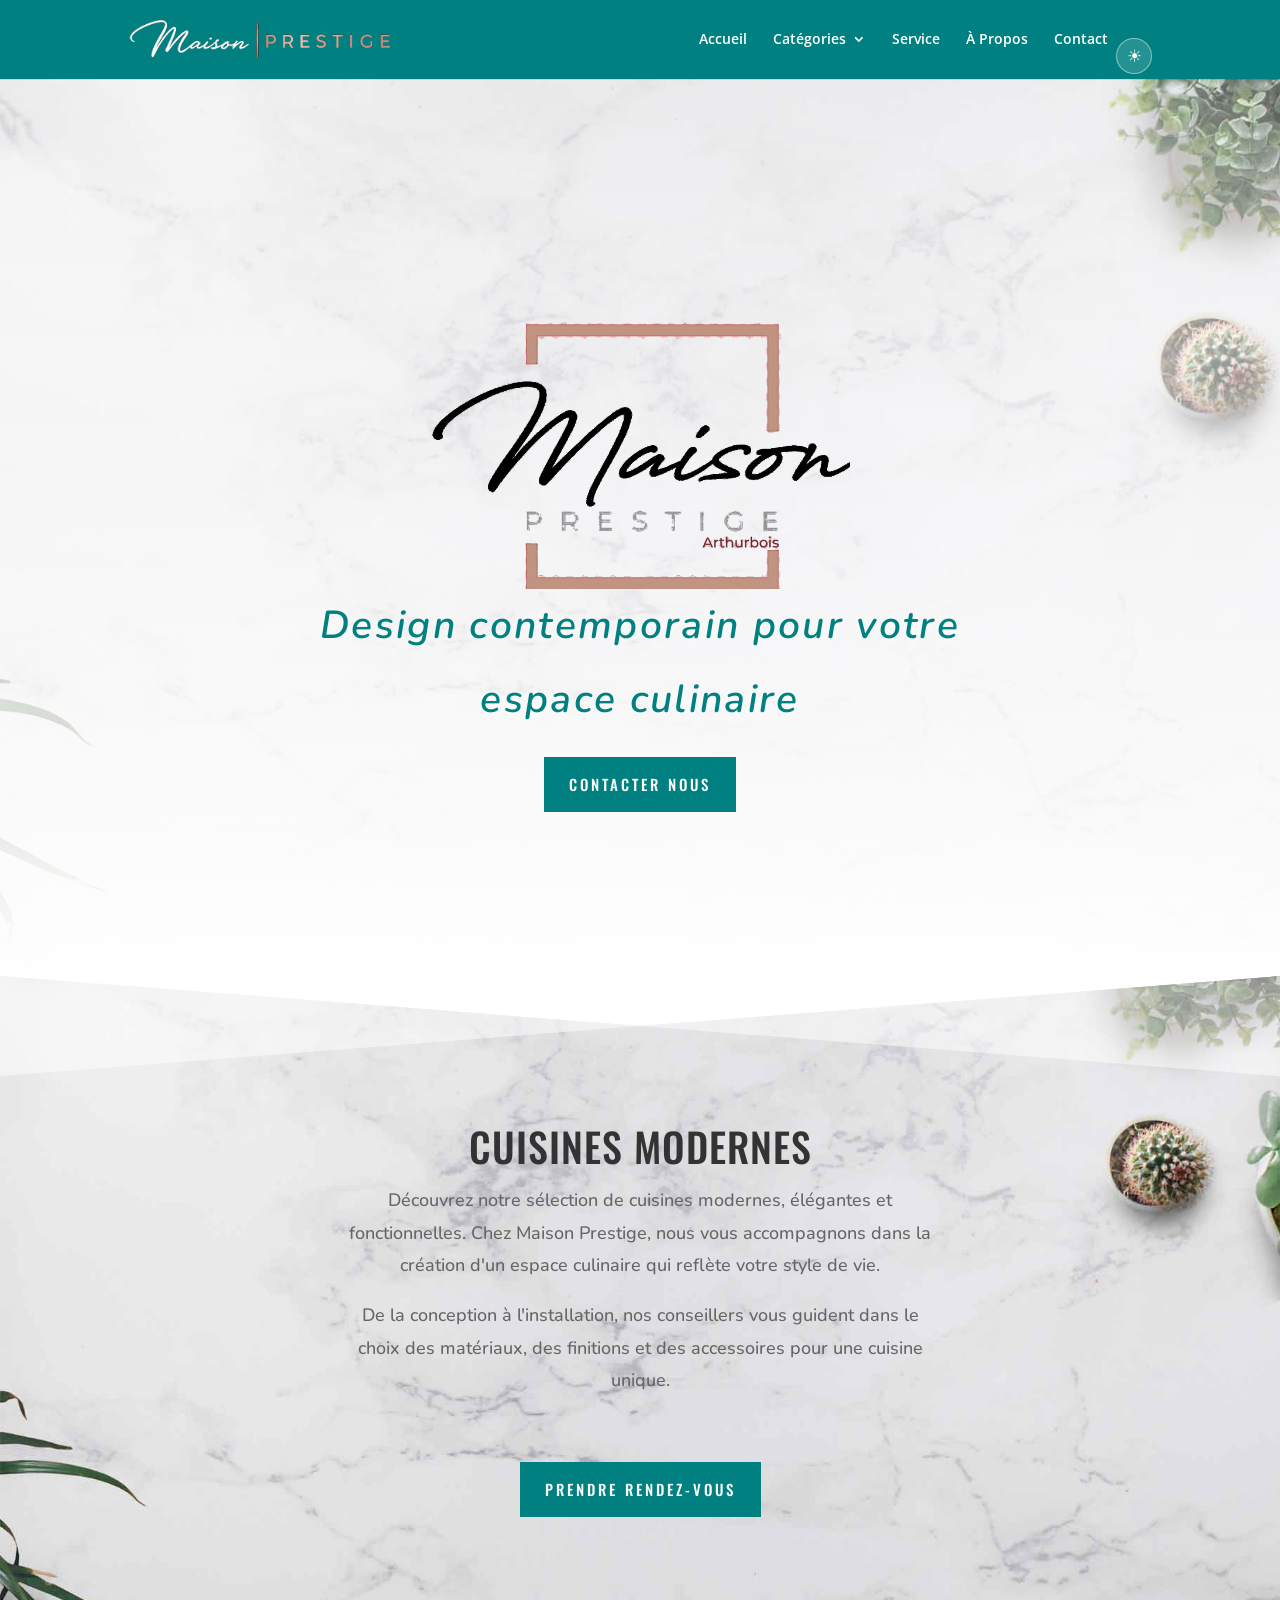
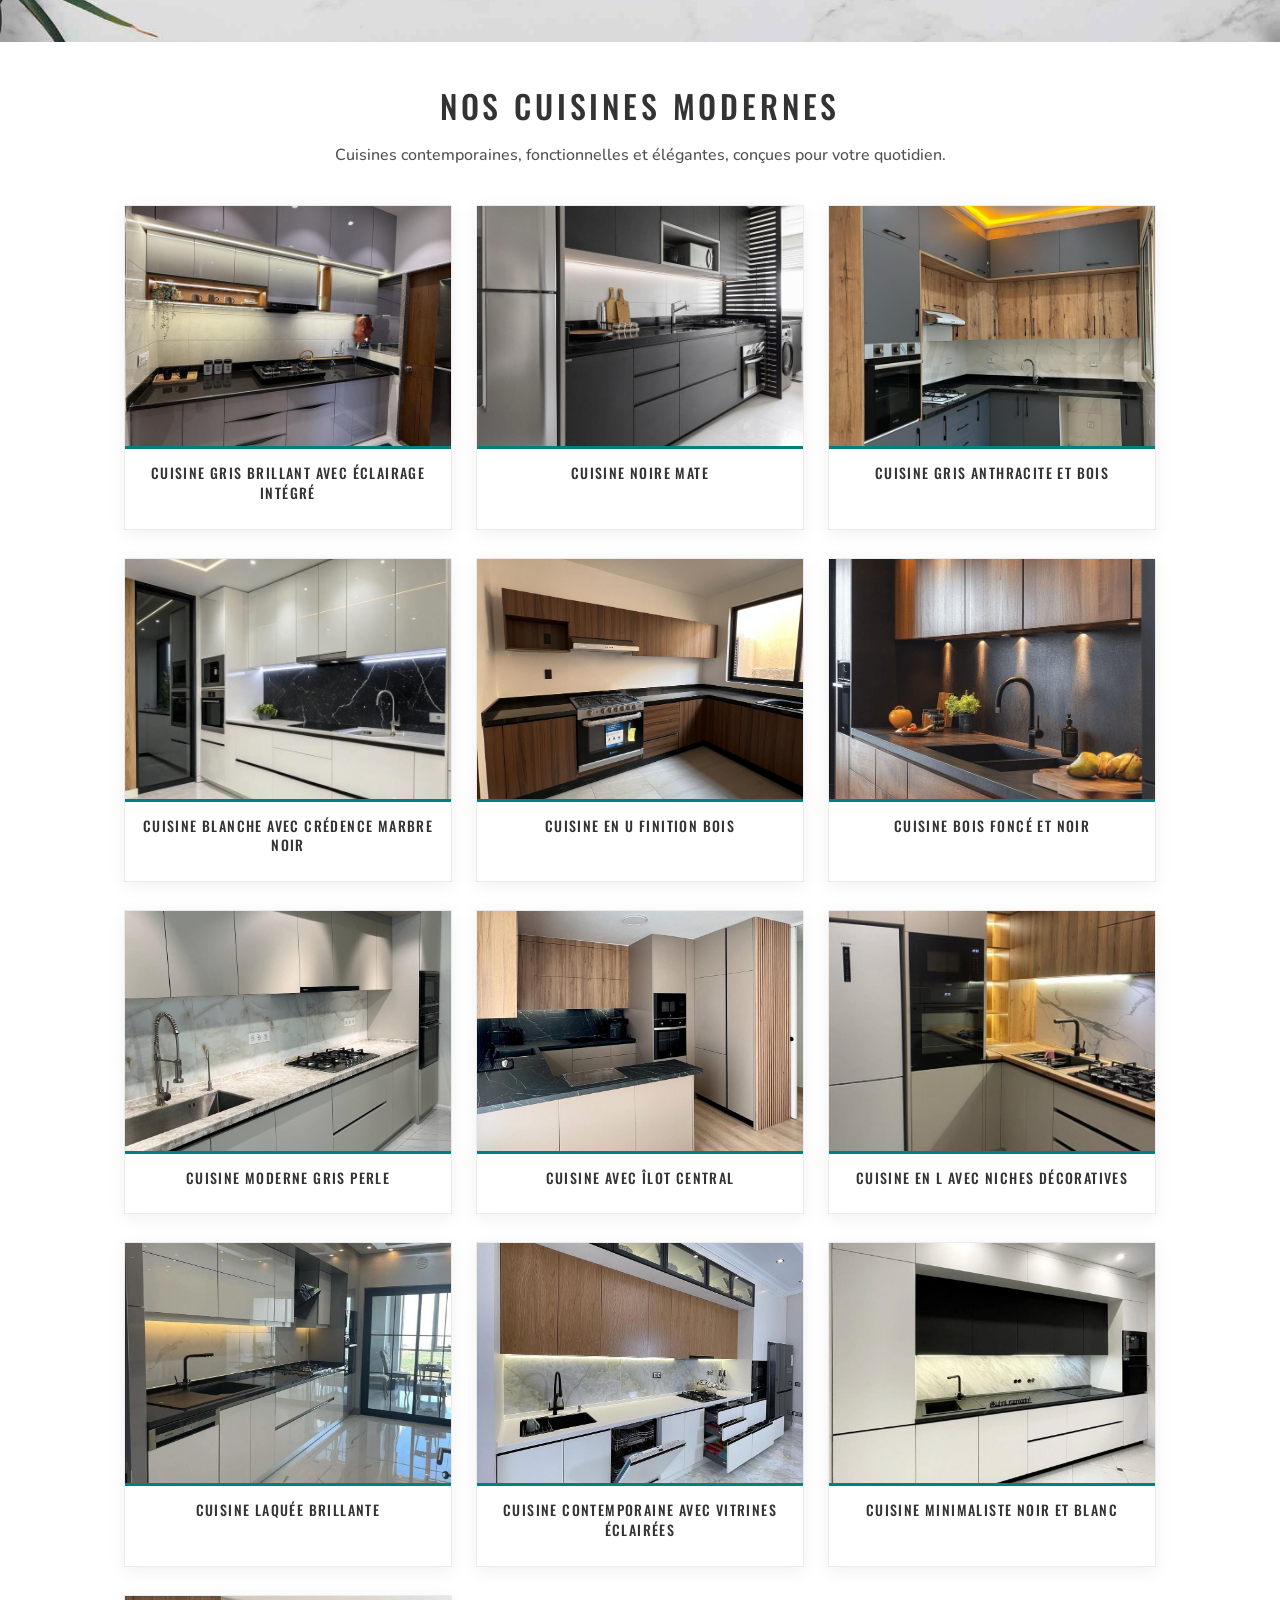
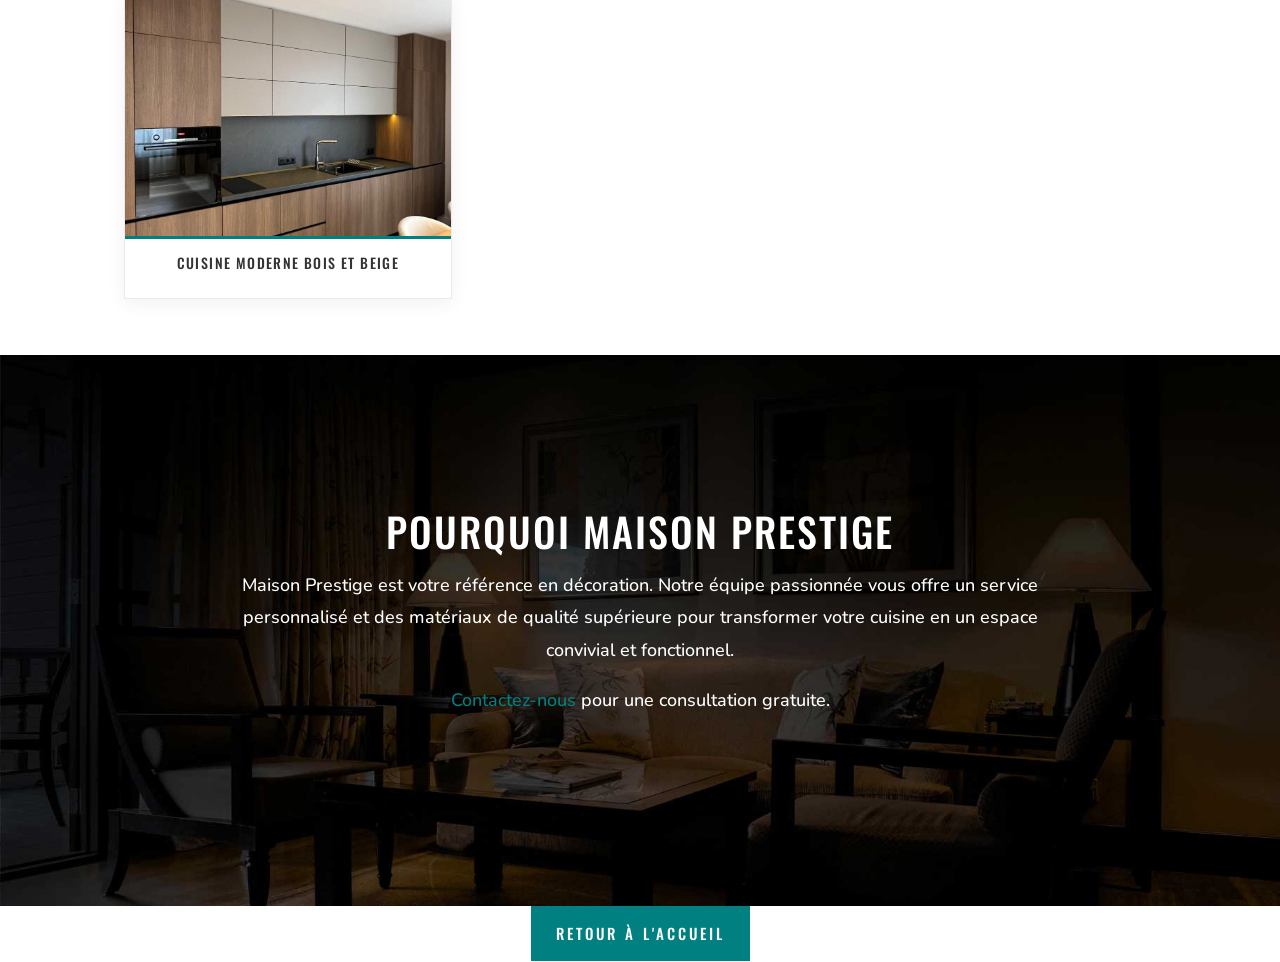
==== commit ab3b2723: "ajout photo" ====
--- a/cuisines-modernes.html
+++ b/cuisines-modernes.html
@@ -356,6 +356,6 @@
 <style id="et-builder-module-design-deferred-9-cached-inline-styles">.et_pb_section_0.et_pb_section{background-color:#000000!important}.et_pb_fullwidth_header_0.et_pb_fullwidth_header .header-content h1,.et_pb_fullwidth_header_0.et_pb_fullwidth_header .header-content h2.et_pb_module_header,.et_pb_fullwidth_header_0.et_pb_fullwidth_header .header-content h3.et_pb_module_header,.et_pb_fullwidth_header_0.et_pb_fullwidth_header .header-content h4.et_pb_module_header,.et_pb_fullwidth_header_0.et_pb_fullwidth_header .header-content h5.et_pb_module_header,.et_pb_fullwidth_header_0.et_pb_fullwidth_header .header-content h6.et_pb_module_header{font-family:'Oswald',Helvetica,Arial,Lucida,sans-serif;text-transform:uppercase;font-size:80px;color:#515151!important;letter-spacing:0.05em;line-height:1.5em;text-align:center}.et_pb_fullwidth_header_0.et_pb_fullwidth_header .et_pb_header_content_wrapper{color:#008080!important}.et_pb_fullwidth_header_0.et_pb_fullwidth_header .et_pb_fullwidth_header_subhead{font-family:'Nunito',Helvetica,Arial,Lucida,sans-serif;font-weight:600;font-size:39px;color:#008080!important;line-height:1.9em}.et_pb_fullwidth_header.et_pb_fullwidth_header_0{background-image:linear-gradient(180deg,rgba(255,255,255,0.31) 0%,#ffffff 100%),url(images/accueil.jpg);background-color:#008080}.et_pb_fullwidth_header_0{padding-top:77px}body #page-container .et_pb_section .et_pb_fullwidth_header_0 .et_pb_button_one.et_pb_button{border-width:10px!important;border-color:#008080;border-radius:0px;letter-spacing:3px;font-size:15px;font-family:'Oswald',Helvetica,Arial,Lucida,sans-serif!important;text-transform:uppercase!important;background-color:#008080}body #page-container .et_pb_section .et_pb_fullwidth_header_0 .et_pb_button_one.et_pb_button:hover{border-color:#008080!important;border-radius:0px!important;letter-spacing:3px!important;padding-right:2em;padding-left:0.7em;background-image:initial;background-color:#008080}body #page-container .et_pb_section .et_pb_fullwidth_header_0 .et_pb_button_one.et_pb_button,body #page-container .et_pb_section .et_pb_fullwidth_header_0 .et_pb_button_one.et_pb_button:hover,body #page-container .et_pb_section .et_pb_button_0,body #page-container .et_pb_section .et_pb_button_0:hover,body #page-container .et_pb_section .et_pb_button_1,body #page-container .et_pb_section .et_pb_button_1:hover,body #page-container .et_pb_section .et_pb_button_3,body #page-container .et_pb_section .et_pb_button_3:hover,body #page-container .et_pb_section .et_pb_button_4,body #page-container .et_pb_section .et_pb_button_4:hover{padding:0.3em 1em!important}body #page-container .et_pb_section .et_pb_fullwidth_header_0 .et_pb_button_one.et_pb_button:before,body #page-container .et_pb_section .et_pb_fullwidth_header_0 .et_pb_button_one.et_pb_button:after,body #page-container .et_pb_section .et_pb_button_0:before,body #page-container .et_pb_section .et_pb_button_0:after,body #page-container .et_pb_section .et_pb_button_1:before,body #page-container .et_pb_section .et_pb_button_1:after,body #page-container .et_pb_section .et_pb_button_2:before,body #page-container .et_pb_section .et_pb_button_2:after,body #page-container .et_pb_section .et_pb_button_3:before,body #page-container .et_pb_section .et_pb_button_3:after,body #page-container .et_pb_section .et_pb_button_4:before,body #page-container .et_pb_section .et_pb_button_4:after{display:none!important}.et_pb_fullwidth_header_0 .et_pb_button_one.et_pb_button,.et_pb_button_0,.et_pb_button_1,.et_pb_button_2,.et_pb_button_3,.et_pb_button_4{transition:background-color 300ms ease 0ms,border 300ms ease 0ms,border-radius 300ms ease 0ms,letter-spacing 300ms ease 0ms}div.et_pb_section.et_pb_section_1{background-image:url(images/Fond_servicelows.jpg)!important}.et_pb_section_1.et_pb_section{padding-top:100px;padding-bottom:100px}.et_pb_section_1.section_has_divider.et_pb_top_divider .et_pb_top_inside_divider{background-image:url([data-uri]);background-size:100% 100px;top:0;height:100px;z-index:1;transform:scale(1,1)}.et_pb_text_0{line-height:1.8em;font-family:'Nunito',Helvetica,Arial,Lucida,sans-serif;font-size:18px;line-height:1.8em;max-width:600px}.et_pb_text_0 h2{font-family:'Oswald',Helvetica,Arial,Lucida,sans-serif;text-transform:uppercase;font-size:40px;letter-spacing:1px;line-height:1.5em;text-align:center}.et_pb_text_1,.et_pb_text_7{line-height:1.8em;font-family:'Nunito',Helvetica,Arial,Lucida,sans-serif;font-size:18px;line-height:1.8em;margin-top:-30px!important}.et_pb_text_1 h1{font-family:'Oswald',Helvetica,Arial,Lucida,sans-serif;font-size:16px;letter-spacing:2px}.et_pb_row_1.et_pb_row{padding-top:60px!important;padding-right:0px!important;padding-bottom:60px!important;padding-left:0px!important;padding-top:60px;padding-right:0px;padding-bottom:60px;padding-left:0px}.et_pb_blurb_0.et_pb_blurb .et_pb_module_header,.et_pb_blurb_0.et_pb_blurb .et_pb_module_header a,.et_pb_blurb_1.et_pb_blurb .et_pb_module_header,.et_pb_blurb_1.et_pb_blurb .et_pb_module_header a,.et_pb_blurb_2.et_pb_blurb .et_pb_module_header,.et_pb_blurb_2.et_pb_blurb .et_pb_module_header a{font-family:'Oswald',Helvetica,Arial,Lucida,sans-serif;text-transform:uppercase;font-size:20px;letter-spacing:1px;line-height:1.7em;text-align:center}.et_pb_blurb_0.et_pb_blurb p,.et_pb_blurb_1.et_pb_blurb p,.et_pb_blurb_2.et_pb_blurb p{line-height:1.8em}.et_pb_blurb_0.et_pb_blurb .et_pb_blurb_description,.et_pb_blurb_1.et_pb_blurb .et_pb_blurb_description,.et_pb_blurb_2.et_pb_blurb .et_pb_blurb_description,.et_pb_text_4 h1,.et_pb_text_5 h1{text-align:center}.et_pb_blurb_0.et_pb_blurb,.et_pb_blurb_1.et_pb_blurb,.et_pb_blurb_2.et_pb_blurb{font-family:'Nunito',Helvetica,Arial,Lucida,sans-serif;font-size:18px;line-height:1.8em}.et_pb_blurb_0 .et_pb_main_blurb_image .et_pb_image_wrap,.et_pb_blurb_1 .et_pb_main_blurb_image .et_pb_image_wrap,.et_pb_blurb_2 .et_pb_main_blurb_image .et_pb_image_wrap{width:280px}body #page-container .et_pb_section .et_pb_button_0,body #page-container .et_pb_section .et_pb_button_1,body #page-container .et_pb_section .et_pb_button_2,body #page-container .et_pb_section .et_pb_button_3,body #page-container .et_pb_section .et_pb_button_4{color:#ffffff!important;border-width:10px!important;border-color:#008080;border-radius:0px;letter-spacing:3px;font-size:15px;font-family:'Oswald',Helvetica,Arial,Lucida,sans-serif!important;text-transform:uppercase!important;background-color:#008080}body #page-container .et_pb_section .et_pb_button_0:hover,body #page-container .et_pb_section .et_pb_button_1:hover,body #page-container .et_pb_section .et_pb_button_2:hover,body #page-container .et_pb_section .et_pb_button_3:hover,body #page-container .et_pb_section .et_pb_button_4:hover{border-color:#008080!important;border-radius:0px!important;letter-spacing:3px!important;background-image:initial;background-color:#008080}.et_pb_button_0,.et_pb_button_0:after,.et_pb_button_1,.et_pb_button_1:after,.et_pb_button_2,.et_pb_button_2:after,.et_pb_button_3,.et_pb_button_3:after,.et_pb_button_4,.et_pb_button_4:after{transition:all 300ms ease 0ms}div.et_pb_section.et_pb_section_2{background-image:url(images/histoirelow-1.jpg)!important}.et_pb_section_2.et_pb_section{padding-top:120px;padding-right:0px;padding-bottom:60px;padding-left:0px;background-color:#1d140b!important}.et_pb_text_2 h2,.et_pb_text_6 h2{font-family:'Oswald',Helvetica,Arial,Lucida,sans-serif;text-transform:uppercase;font-size:40px;letter-spacing:2px;line-height:1.5em;text-align:center}.et_pb_text_2,.et_pb_text_6{max-width:600px}.et_pb_text_3.et_pb_text,.et_pb_text_7.et_pb_text{color:#ffffff!important}.et_pb_text_3{line-height:1.8em;font-family:'Nunito',Helvetica,Arial,Lucida,sans-serif;font-size:18px;line-height:1.8em;padding-bottom:104px!important;margin-top:-30px!important}.et_pb_text_3 h1,.et_pb_text_7 h1{font-family:'Oswald',Helvetica,Arial,Lucida,sans-serif;font-size:16px;letter-spacing:2px;line-height:1.7em}.et_pb_section_3.et_pb_section,.et_pb_section_6.et_pb_section,.et_pb_section_7.et_pb_section{padding-top:0px;padding-right:0px;padding-bottom:0px;padding-left:0px}.et_pb_row_4.et_pb_row,.et_pb_row_9.et_pb_row,.et_pb_row_10.et_pb_row{padding-top:0px!important;padding-right:0px!important;padding-bottom:0px!important;padding-left:0px!important;padding-top:0px;padding-right:0px;padding-bottom:0px;padding-left:0px}.et_pb_text_4,.et_pb_text_5{line-height:1.8em;font-family:'Nunito',Helvetica,Arial,Lucida,sans-serif;font-size:18px;line-height:1.8em}.et_pb_text_4 h3,.et_pb_text_5 h3{font-family:'Oswald',Helvetica,Arial,Lucida,sans-serif;text-transform:uppercase;font-size:42px;letter-spacing:2px;line-height:1.5em}.et_pb_button_1_wrapper{margin-top:60px!important}div.et_pb_section.et_pb_section_4{background-image:url(images/pourquoi.lowjpg.jpg)!important}.et_pb_section_4.et_pb_section{padding-top:10%;padding-right:0px;padding-bottom:10%;padding-left:0px;background-color:#e2d4c0!important}.et_pb_button_2_wrapper,.et_pb_button_3_wrapper,.et_pb_button_4_wrapper{margin-top:20px!important}body #page-container .et_pb_section .et_pb_button_2,body #page-container .et_pb_section .et_pb_button_2:hover{padding-right:1em!important;padding-left:1em!important}div.et_pb_section.et_pb_section_5{background-image:url(images/qualiteslow-1.jpg)!important}.et_pb_section_5.et_pb_section{padding-top:10%;padding-right:0px;padding-bottom:10%;padding-left:0px;background-color:#1d2528!important}.et_pb_row_6.et_pb_row,.et_pb_row_7.et_pb_row,.et_pb_row_8.et_pb_row{padding-right:20%!important;padding-right:20%}.et_pb_text_6 h1{text-transform:uppercase;text-align:center}.et_pb_blurb_3.et_pb_blurb .et_pb_module_header,.et_pb_blurb_3.et_pb_blurb .et_pb_module_header a,.et_pb_blurb_4.et_pb_blurb .et_pb_module_header,.et_pb_blurb_4.et_pb_blurb .et_pb_module_header a,.et_pb_blurb_5.et_pb_blurb .et_pb_module_header,.et_pb_blurb_5.et_pb_blurb .et_pb_module_header a{font-family:'Oswald',Helvetica,Arial,Lucida,sans-serif;text-transform:uppercase;font-size:16px;color:#707070!important;letter-spacing:2px;line-height:1.7em;text-align:center}.et_pb_blurb_3.et_pb_blurb,.et_pb_blurb_4.et_pb_blurb,.et_pb_blurb_5.et_pb_blurb{padding-top:0px!important;padding-right:0px!important;padding-bottom:0px!important;padding-left:0px!important;margin-top:0px!important;margin-right:0px!important;margin-bottom:0px!important;margin-left:0px!important}.et_pb_image_0,.et_pb_image_1,.et_pb_image_2{width:100%;max-width:100%!important;text-align:left;margin-left:0}.et_pb_image_0 .et_pb_image_wrap,.et_pb_image_0 img,.et_pb_image_1 .et_pb_image_wrap,.et_pb_image_1 img,.et_pb_image_2 .et_pb_image_wrap,.et_pb_image_2 img{width:100%}.et_pb_text_8,.et_pb_text_15{font-family:'Oswald',Helvetica,Arial,Lucida,sans-serif;margin-bottom:4%!important}.et_pb_text_8 h2,.et_pb_text_15 h2{font-family:'Oswald',Helvetica,Arial,Lucida,sans-serif;text-transform:uppercase;font-size:40px;letter-spacing:2px;line-height:1.5em;text-align:left}.et_pb_text_9,.et_pb_text_10,.et_pb_text_11,.et_pb_text_12,.et_pb_text_13,.et_pb_text_14,.et_pb_text_16,.et_pb_text_17,.et_pb_text_18,.et_pb_text_19,.et_pb_text_20{line-height:1.5em;font-family:'Nunito',Helvetica,Arial,Lucida,sans-serif;font-size:16px;line-height:1.5em;margin-bottom:6%!important}.et_pb_text_9 h1,.et_pb_text_10 h1,.et_pb_text_11 h1,.et_pb_text_12 h1,.et_pb_text_13 h1,.et_pb_text_14 h1,.et_pb_text_16 h1,.et_pb_text_17 h1,.et_pb_text_18 h1,.et_pb_text_20 h1{font-family:'Oswald',Helvetica,Arial,Lucida,sans-serif;text-transform:uppercase;font-size:16px;color:#4f4f4f!important;letter-spacing:2px;line-height:1.7em}.et_pb_text_9 h4,.et_pb_text_10 h4,.et_pb_text_11 h4,.et_pb_text_12 h4,.et_pb_text_13 h4,.et_pb_text_14 h4,.et_pb_text_16 h4,.et_pb_text_17 h4,.et_pb_text_18 h4,.et_pb_text_20 h4{font-family:'Oswald',Helvetica,Arial,Lucida,sans-serif;text-transform:uppercase;font-size:16px;color:#878787!important;letter-spacing:1px;line-height:1.5em}.et_pb_text_19.et_pb_text{color:#008080!important}.et_pb_text_19 h1{font-family:'Oswald',Helvetica,Arial,Lucida,sans-serif;text-transform:uppercase;font-size:16px;color:#DCA57D!important;letter-spacing:2px;line-height:1.7em}.et_pb_text_19 h4{font-family:'Oswald',Helvetica,Arial,Lucida,sans-serif;text-transform:uppercase;font-size:16px;color:#DCA57D!important;letter-spacing:1px;line-height:1.5em}.et_pb_section_8.et_pb_section{padding-top:7px;padding-bottom:0px;background-color:#ffffff!important}.et_pb_row_11.et_pb_row{padding-top:0px!important;padding-bottom:0px!important;padding-top:0px;padding-bottom:0px}.et_pb_row_11,body #page-container .et-db #et-boc .et-l .et_pb_row_11.et_pb_row,body.et_pb_pagebuilder_layout.single #page-container #et-boc .et-l .et_pb_row_11.et_pb_row,body.et_pb_pagebuilder_layout.single.et_full_width_page #page-container #et-boc .et-l .et_pb_row_11.et_pb_row{max-width:266px}.et_pb_blurb_6.et_pb_blurb .et_pb_module_header,.et_pb_blurb_6.et_pb_blurb .et_pb_module_header a{font-size:16px;line-height:1.1em}.et_pb_blurb_6.et_pb_blurb{font-weight:700;padding-bottom:0px!important;margin-bottom:0px!important}.et_pb_blurb_6 .et_pb_main_blurb_image .et_pb_image_wrap{width:100px}.et_pb_blurb_6 .et_pb_blurb_content{max-width:294px}.et_pb_column_6{padding-top:100px;padding-right:10%;padding-bottom:100px;padding-left:10%}.et_pb_column_7{background-image:url(images/service_a_domicilelow.jpg)}.et_pb_column_18{background-color:rgba(0,0,0,0.6);padding-top:100px;padding-right:10%;padding-bottom:100px;padding-left:10%}.et_pb_column_19{background-color:#000000;padding-top:100px;padding-right:10%;padding-bottom:100px;padding-left:10%}.et_pb_row_0.et_pb_row{padding-top:40px!important;padding-right:0px!important;padding-bottom:40px!important;padding-left:0px!important;margin-left:auto!important;margin-right:auto!important;padding-top:40px;padding-right:0px;padding-bottom:40px;padding-left:0px}.et_pb_text_0.et_pb_module,.et_pb_text_1.et_pb_module,.et_pb_text_2.et_pb_module,.et_pb_text_3.et_pb_module,.et_pb_text_6.et_pb_module,.et_pb_text_7.et_pb_module{margin-left:auto!important;margin-right:auto!important}.et_pb_text_4.et_pb_module,.et_pb_text_5.et_pb_module{margin-left:0px!important;margin-right:auto!important}@media only screen and (min-width:981px){.et_pb_text_1,.et_pb_text_4,.et_pb_text_5,.et_pb_text_7{max-width:600px}.et_pb_text_3{max-width:800px}.et_pb_row_4,body #page-container .et-db #et-boc .et-l .et_pb_row_4.et_pb_row,body.et_pb_pagebuilder_layout.single #page-container #et-boc .et-l .et_pb_row_4.et_pb_row,body.et_pb_pagebuilder_layout.single.et_full_width_page #page-container #et-boc .et-l .et_pb_row_4.et_pb_row,.et_pb_row_9,body #page-container .et-db #et-boc .et-l .et_pb_row_9.et_pb_row,body.et_pb_pagebuilder_layout.single #page-container #et-boc .et-l .et_pb_row_9.et_pb_row,body.et_pb_pagebuilder_layout.single.et_full_width_page #page-container #et-boc .et-l .et_pb_row_9.et_pb_row,.et_pb_row_10,body #page-container .et-db #et-boc .et-l .et_pb_row_10.et_pb_row,body.et_pb_pagebuilder_layout.single #page-container #et-boc .et-l .et_pb_row_10.et_pb_row,body.et_pb_pagebuilder_layout.single.et_full_width_page #page-container #et-boc .et-l .et_pb_row_10.et_pb_row{width:100%;max-width:100%}.et_pb_row_5,body #page-container .et-db #et-boc .et-l .et_pb_row_5.et_pb_row,body.et_pb_pagebuilder_layout.single #page-container #et-boc .et-l .et_pb_row_5.et_pb_row,body.et_pb_pagebuilder_layout.single.et_full_width_page #page-container #et-boc .et-l .et_pb_row_5.et_pb_row{width:89%;max-width:89%}}@media only screen and (max-width:980px){.et_pb_fullwidth_header_0.et_pb_fullwidth_header .header-content h1,.et_pb_fullwidth_header_0.et_pb_fullwidth_header .header-content h2.et_pb_module_header,.et_pb_fullwidth_header_0.et_pb_fullwidth_header .header-content h3.et_pb_module_header,.et_pb_fullwidth_header_0.et_pb_fullwidth_header .header-content h4.et_pb_module_header,.et_pb_fullwidth_header_0.et_pb_fullwidth_header .header-content h5.et_pb_module_header,.et_pb_fullwidth_header_0.et_pb_fullwidth_header .header-content h6.et_pb_module_header{font-size:60px}.et_pb_row_4,body #page-container .et-db #et-boc .et-l .et_pb_row_4.et_pb_row,body.et_pb_pagebuilder_layout.single #page-container #et-boc .et-l .et_pb_row_4.et_pb_row,body.et_pb_pagebuilder_layout.single.et_full_width_page #page-container #et-boc .et-l .et_pb_row_4.et_pb_row,.et_pb_row_9,body #page-container .et-db #et-boc .et-l .et_pb_row_9.et_pb_row,body.et_pb_pagebuilder_layout.single #page-container #et-boc .et-l .et_pb_row_9.et_pb_row,body.et_pb_pagebuilder_layout.single.et_full_width_page #page-container #et-boc .et-l .et_pb_row_9.et_pb_row,.et_pb_row_10,body #page-container .et-db #et-boc .et-l .et_pb_row_10.et_pb_row,body.et_pb_pagebuilder_layout.single #page-container #et-boc .et-l .et_pb_row_10.et_pb_row,body.et_pb_pagebuilder_layout.single.et_full_width_page #page-container #et-boc .et-l .et_pb_row_10.et_pb_row{width:100%;max-width:100%}.et_pb_row_5,body #page-container .et-db #et-boc .et-l .et_pb_row_5.et_pb_row,body.et_pb_pagebuilder_layout.single #page-container #et-boc .et-l .et_pb_row_5.et_pb_row,body.et_pb_pagebuilder_layout.single.et_full_width_page #page-container #et-boc .et-l .et_pb_row_5.et_pb_row{width:80%;max-width:80%}.et_pb_row_6.et_pb_row,.et_pb_row_7.et_pb_row,.et_pb_row_8.et_pb_row{padding-right:0px!important;padding-right:0px!important}.et_pb_image_0,.et_pb_image_1,.et_pb_image_2{text-align:center;margin-left:auto;margin-right:auto}}@media only screen and (max-width:767px){.et_pb_fullwidth_header_0.et_pb_fullwidth_header .header-content h1,.et_pb_fullwidth_header_0.et_pb_fullwidth_header .header-content h2.et_pb_module_header,.et_pb_fullwidth_header_0.et_pb_fullwidth_header .header-content h3.et_pb_module_header,.et_pb_fullwidth_header_0.et_pb_fullwidth_header .header-content h4.et_pb_module_header,.et_pb_fullwidth_header_0.et_pb_fullwidth_header .header-content h5.et_pb_module_header,.et_pb_fullwidth_header_0.et_pb_fullwidth_header .header-content h6.et_pb_module_header{font-size:40px}.et_pb_row_6.et_pb_row,.et_pb_row_7.et_pb_row,.et_pb_row_8.et_pb_row{padding-right:0px!important;padding-right:0px!important}}</style>
 
 <style>.et_pb_fullwidth_header.et_pb_fullwidth_header_0{background-image:linear-gradient(180deg,rgba(255,255,255,0.31) 0%,#ffffff 100%),url(images/Fond_servicelows.jpg)!important;}</style>
-<link rel="stylesheet" href="css/maison-chic-overrides.css?v=6">
+<link rel="stylesheet" href="css/maison-chic-overrides.css?v=7">
 <script src="js/theme-toggle.js"></script>
 </body></html>
--- a/css/maison-chic-overrides.css
+++ b/css/maison-chic-overrides.css
@@ -62,8 +62,25 @@
     display: none !important;
   }
 
+  /* Restaurer la hauteur navbar desktop (Divi par défaut) */
   .et_header_style_left #main-header #et-top-navigation {
-    padding-top: 0 !important;
+    padding-top: 33px !important;
+  }
+
+  .et_header_style_left #main-header #et-top-navigation nav > ul > li > a {
+    padding-bottom: 33px !important;
+  }
+
+  .et_header_style_left #main-header .container.et_menu_container {
+    min-height: 80px !important;
+  }
+
+  .et_fixed_nav #main-header.et-fixed-header #et-top-navigation {
+    padding-top: 20px !important;
+  }
+
+  .et_fixed_nav #main-header.et-fixed-header #et-top-navigation nav > ul > li > a {
+    padding-bottom: 20px !important;
   }
 }
 
@@ -230,10 +247,10 @@
     align-items: center !important;
     justify-content: space-between !important;
     flex-wrap: nowrap !important;
-    min-height: 66px !important;
-    width: 100% !important;
-    padding-top: 0 !important;
-    padding-bottom: 0 !important;
+    min-height: 72px !important;
+    width: 100% !important;
+    padding-top: 10px !important;
+    padding-bottom: 10px !important;
     padding-left: 12px !important;
     padding-right: 10px !important;
     gap: 8px !important;
@@ -251,7 +268,7 @@
   }
 
   #main-header #logo {
-    max-height: 40px !important;
+    max-height: 44px !important;
     height: auto !important;
     width: auto !important;
     max-width: 100% !important;
@@ -319,11 +336,66 @@
     flex-shrink: 0 !important;
   }
 
-  #main-header .et_mobile_menu {
-    top: 100% !important;
+  /* Menu mobile pleine largeur (pas limité au bouton ☰) */
+  #main-header ul.et_mobile_menu {
+    position: fixed !important;
+    top: 72px !important;
     left: 0 !important;
     right: 0 !important;
     width: 100% !important;
+    max-width: 100% !important;
+    min-width: 100% !important;
+    margin: 0 !important;
+    padding: 8px 0 16px !important;
+    box-sizing: border-box !important;
+    z-index: 100000 !important;
+    overflow-y: auto !important;
+    max-height: calc(100vh - 72px) !important;
+    border-top: 3px solid rgba(255, 255, 255, 0.25) !important;
+    box-shadow: 0 8px 24px rgba(0, 0, 0, 0.18) !important;
+  }
+
+  .et_fixed_nav #main-header.et-fixed-header ul.et_mobile_menu {
+    top: 56px !important;
+    max-height: calc(100vh - 56px) !important;
+  }
+
+  #main-header .et_mobile_menu li {
+    display: block !important;
+    width: 100% !important;
+    margin: 0 !important;
+    padding: 0 !important;
+    float: none !important;
+  }
+
+  #main-header .et_mobile_menu li a {
+    display: block !important;
+    width: 100% !important;
+    padding: 14px 22px !important;
+    font-size: 15px !important;
+    line-height: 1.4 !important;
+    white-space: normal !important;
+    word-wrap: break-word !important;
+    border-bottom: 1px solid rgba(255, 255, 255, 0.12) !important;
+    box-sizing: border-box !important;
+  }
+
+  #main-header .et_mobile_menu .sub-menu {
+    position: static !important;
+    display: block !important;
+    width: 100% !important;
+    visibility: visible !important;
+    opacity: 1 !important;
+    padding: 0 !important;
+    margin: 0 !important;
+    box-shadow: none !important;
+    background: rgba(0, 0, 0, 0.14) !important;
+    border-top: none !important;
+  }
+
+  #main-header .et_mobile_menu .sub-menu li a {
+    padding-left: 34px !important;
+    font-size: 14px !important;
   }
 }
 
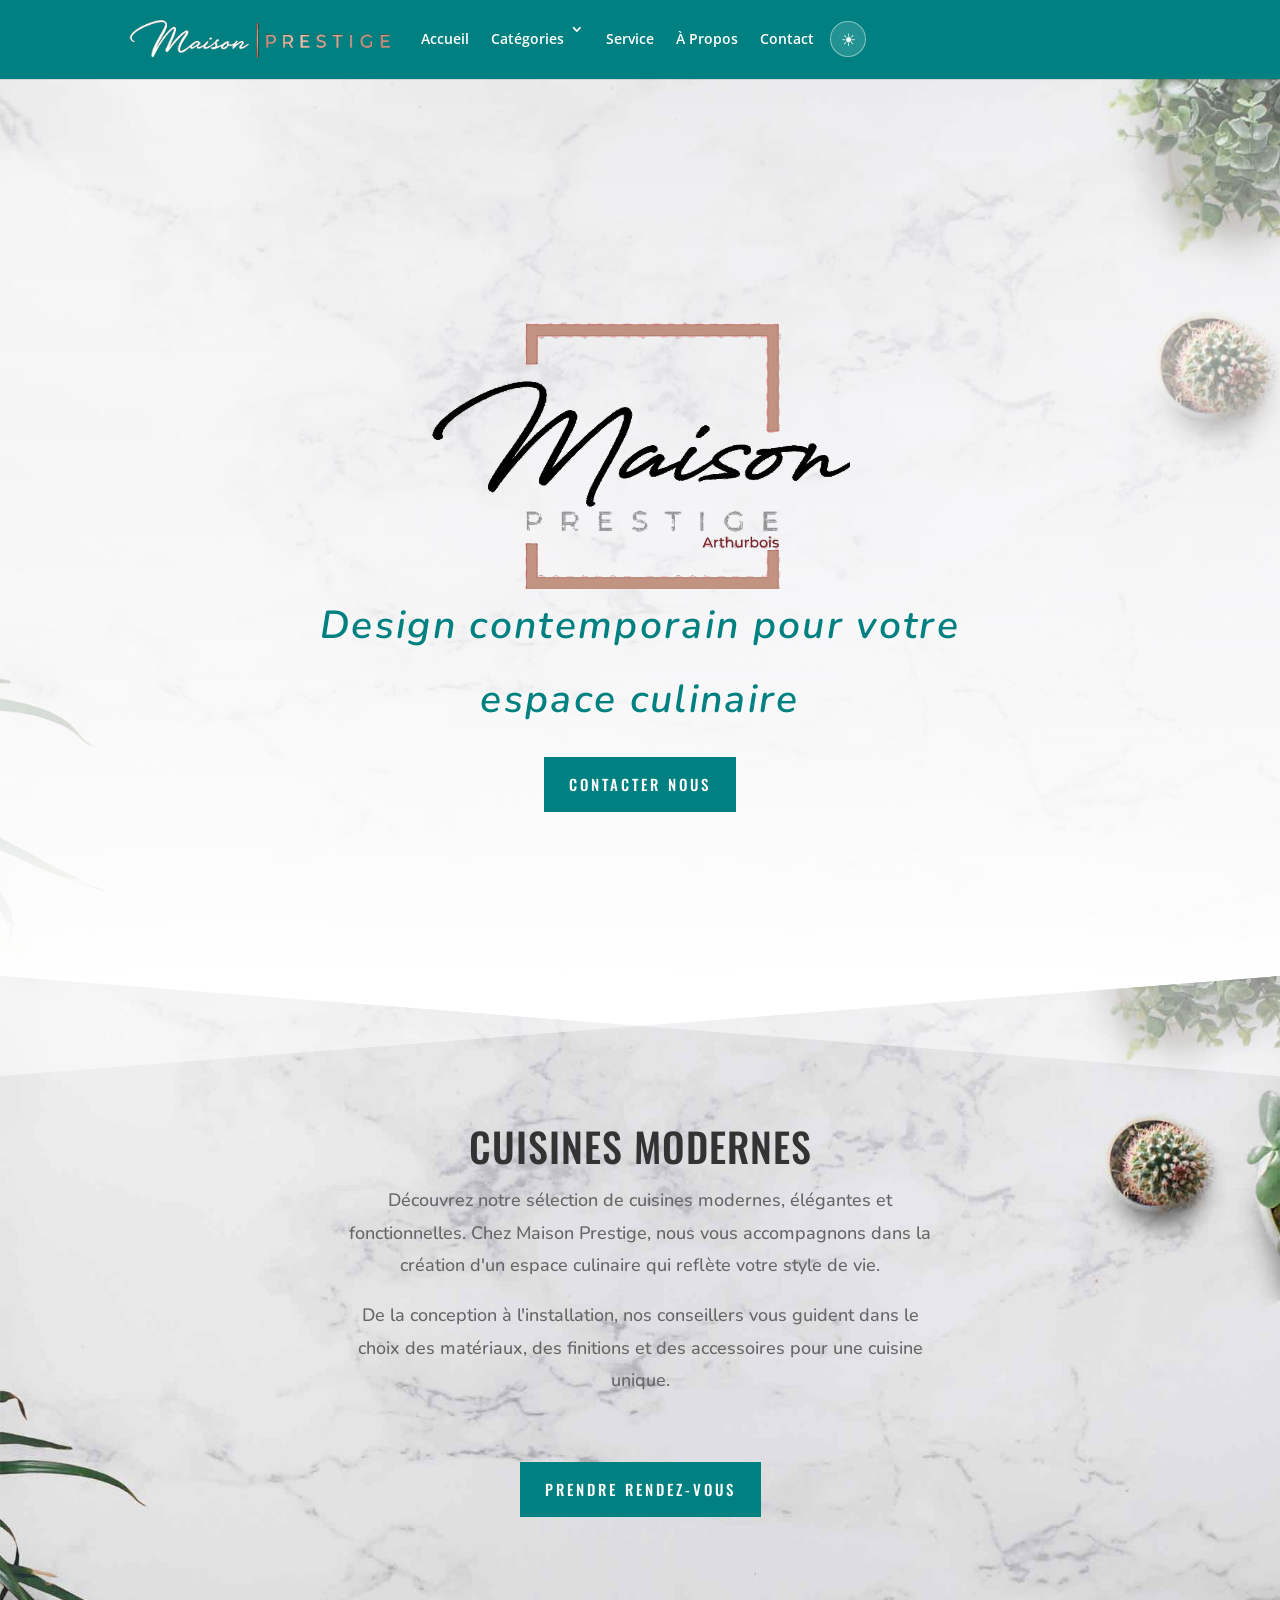
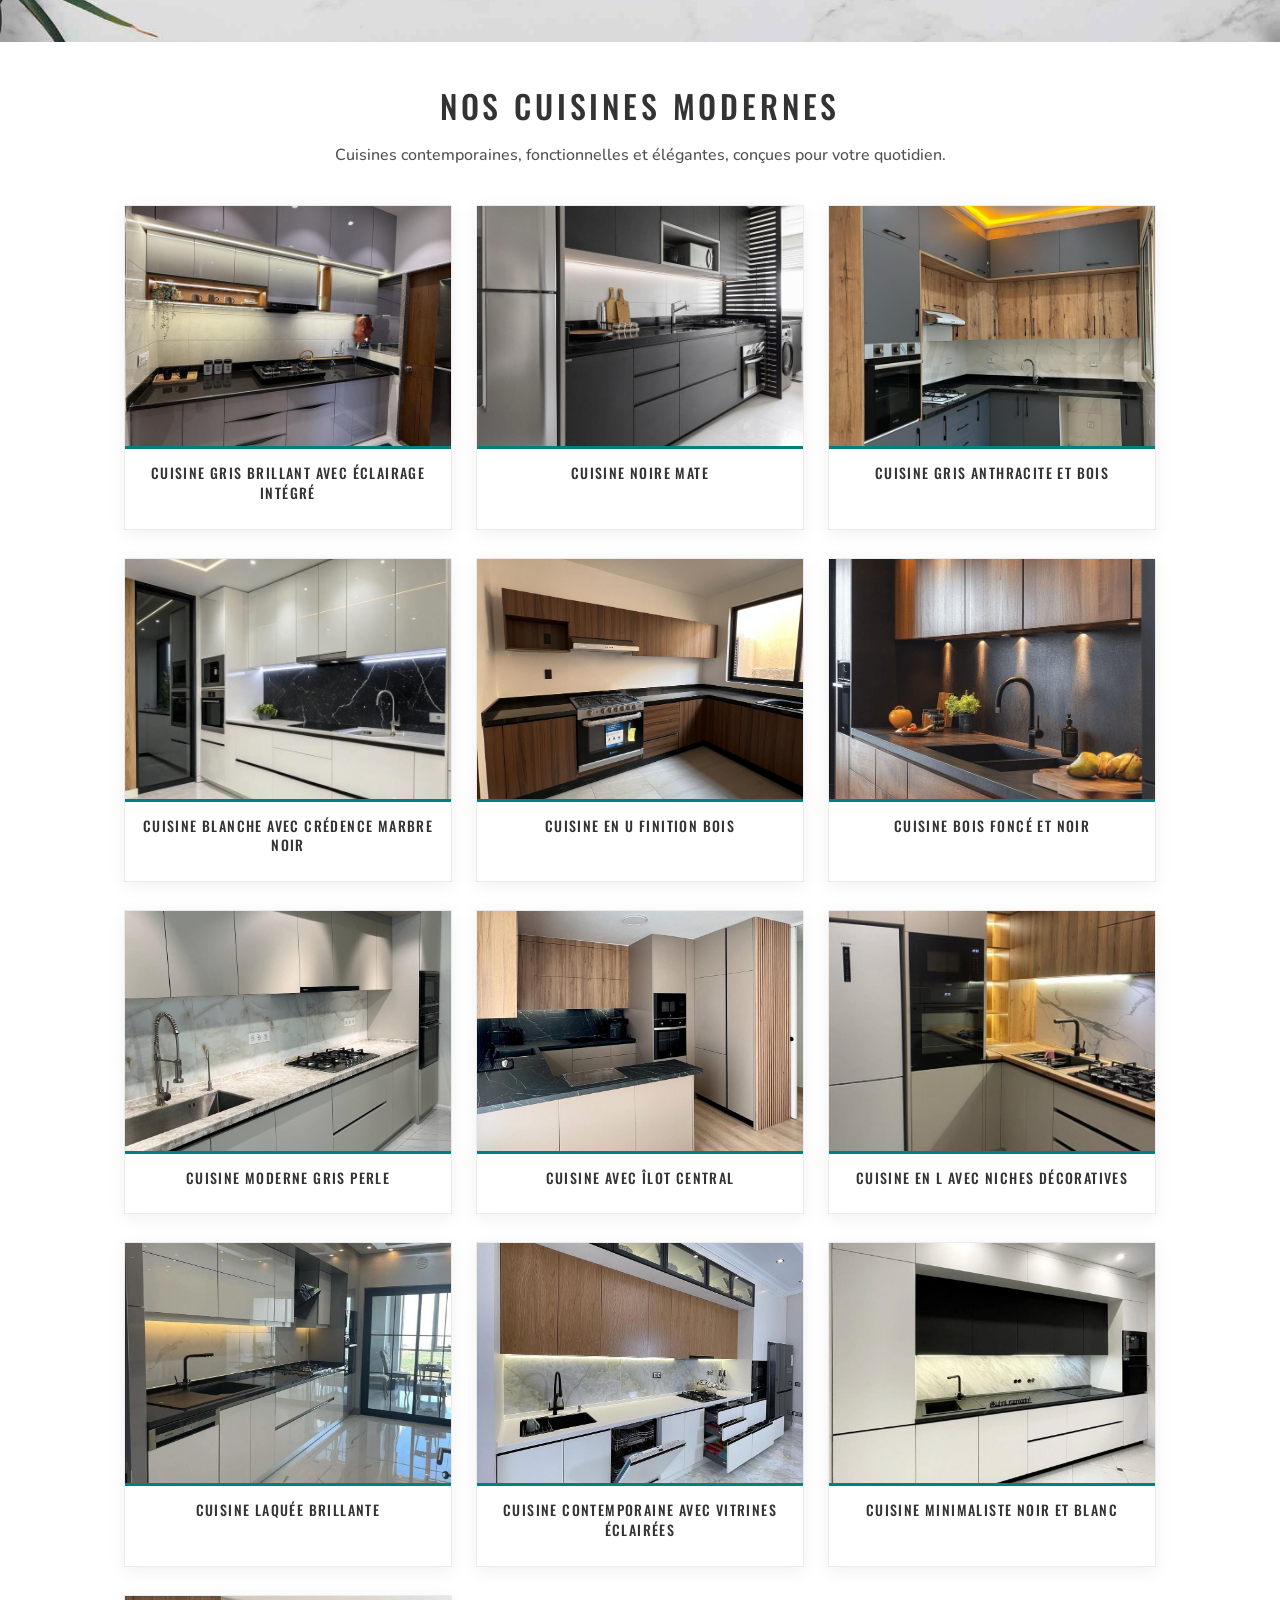
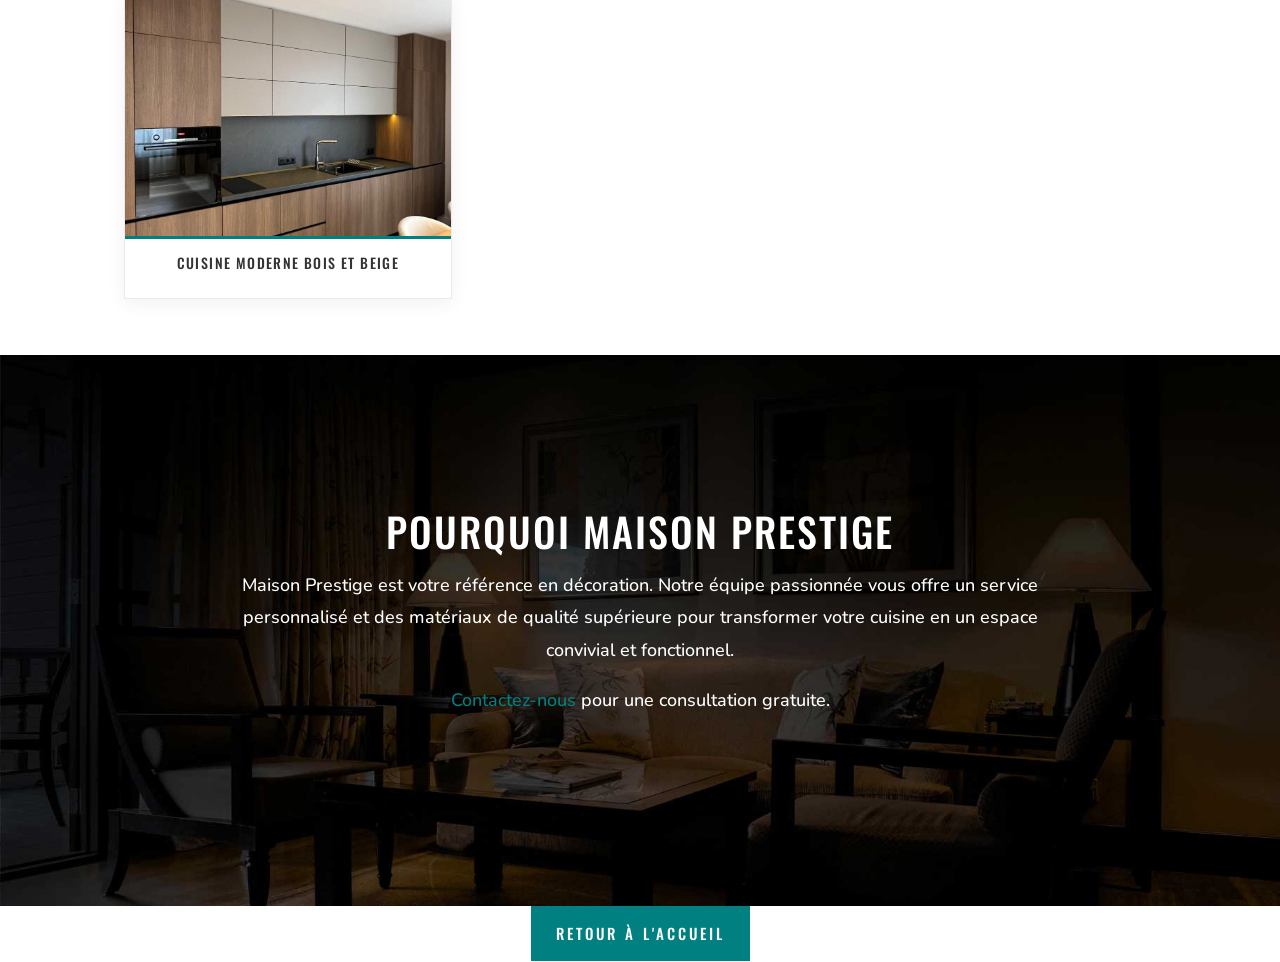
==== commit 73653dc0: "ajout photo" ====
--- a/cuisines-modernes.html
+++ b/cuisines-modernes.html
@@ -356,6 +356,6 @@
 <style id="et-builder-module-design-deferred-9-cached-inline-styles">.et_pb_section_0.et_pb_section{background-color:#000000!important}.et_pb_fullwidth_header_0.et_pb_fullwidth_header .header-content h1,.et_pb_fullwidth_header_0.et_pb_fullwidth_header .header-content h2.et_pb_module_header,.et_pb_fullwidth_header_0.et_pb_fullwidth_header .header-content h3.et_pb_module_header,.et_pb_fullwidth_header_0.et_pb_fullwidth_header .header-content h4.et_pb_module_header,.et_pb_fullwidth_header_0.et_pb_fullwidth_header .header-content h5.et_pb_module_header,.et_pb_fullwidth_header_0.et_pb_fullwidth_header .header-content h6.et_pb_module_header{font-family:'Oswald',Helvetica,Arial,Lucida,sans-serif;text-transform:uppercase;font-size:80px;color:#515151!important;letter-spacing:0.05em;line-height:1.5em;text-align:center}.et_pb_fullwidth_header_0.et_pb_fullwidth_header .et_pb_header_content_wrapper{color:#008080!important}.et_pb_fullwidth_header_0.et_pb_fullwidth_header .et_pb_fullwidth_header_subhead{font-family:'Nunito',Helvetica,Arial,Lucida,sans-serif;font-weight:600;font-size:39px;color:#008080!important;line-height:1.9em}.et_pb_fullwidth_header.et_pb_fullwidth_header_0{background-image:linear-gradient(180deg,rgba(255,255,255,0.31) 0%,#ffffff 100%),url(images/accueil.jpg);background-color:#008080}.et_pb_fullwidth_header_0{padding-top:77px}body #page-container .et_pb_section .et_pb_fullwidth_header_0 .et_pb_button_one.et_pb_button{border-width:10px!important;border-color:#008080;border-radius:0px;letter-spacing:3px;font-size:15px;font-family:'Oswald',Helvetica,Arial,Lucida,sans-serif!important;text-transform:uppercase!important;background-color:#008080}body #page-container .et_pb_section .et_pb_fullwidth_header_0 .et_pb_button_one.et_pb_button:hover{border-color:#008080!important;border-radius:0px!important;letter-spacing:3px!important;padding-right:2em;padding-left:0.7em;background-image:initial;background-color:#008080}body #page-container .et_pb_section .et_pb_fullwidth_header_0 .et_pb_button_one.et_pb_button,body #page-container .et_pb_section .et_pb_fullwidth_header_0 .et_pb_button_one.et_pb_button:hover,body #page-container .et_pb_section .et_pb_button_0,body #page-container .et_pb_section .et_pb_button_0:hover,body #page-container .et_pb_section .et_pb_button_1,body #page-container .et_pb_section .et_pb_button_1:hover,body #page-container .et_pb_section .et_pb_button_3,body #page-container .et_pb_section .et_pb_button_3:hover,body #page-container .et_pb_section .et_pb_button_4,body #page-container .et_pb_section .et_pb_button_4:hover{padding:0.3em 1em!important}body #page-container .et_pb_section .et_pb_fullwidth_header_0 .et_pb_button_one.et_pb_button:before,body #page-container .et_pb_section .et_pb_fullwidth_header_0 .et_pb_button_one.et_pb_button:after,body #page-container .et_pb_section .et_pb_button_0:before,body #page-container .et_pb_section .et_pb_button_0:after,body #page-container .et_pb_section .et_pb_button_1:before,body #page-container .et_pb_section .et_pb_button_1:after,body #page-container .et_pb_section .et_pb_button_2:before,body #page-container .et_pb_section .et_pb_button_2:after,body #page-container .et_pb_section .et_pb_button_3:before,body #page-container .et_pb_section .et_pb_button_3:after,body #page-container .et_pb_section .et_pb_button_4:before,body #page-container .et_pb_section .et_pb_button_4:after{display:none!important}.et_pb_fullwidth_header_0 .et_pb_button_one.et_pb_button,.et_pb_button_0,.et_pb_button_1,.et_pb_button_2,.et_pb_button_3,.et_pb_button_4{transition:background-color 300ms ease 0ms,border 300ms ease 0ms,border-radius 300ms ease 0ms,letter-spacing 300ms ease 0ms}div.et_pb_section.et_pb_section_1{background-image:url(images/Fond_servicelows.jpg)!important}.et_pb_section_1.et_pb_section{padding-top:100px;padding-bottom:100px}.et_pb_section_1.section_has_divider.et_pb_top_divider .et_pb_top_inside_divider{background-image:url([data-uri]);background-size:100% 100px;top:0;height:100px;z-index:1;transform:scale(1,1)}.et_pb_text_0{line-height:1.8em;font-family:'Nunito',Helvetica,Arial,Lucida,sans-serif;font-size:18px;line-height:1.8em;max-width:600px}.et_pb_text_0 h2{font-family:'Oswald',Helvetica,Arial,Lucida,sans-serif;text-transform:uppercase;font-size:40px;letter-spacing:1px;line-height:1.5em;text-align:center}.et_pb_text_1,.et_pb_text_7{line-height:1.8em;font-family:'Nunito',Helvetica,Arial,Lucida,sans-serif;font-size:18px;line-height:1.8em;margin-top:-30px!important}.et_pb_text_1 h1{font-family:'Oswald',Helvetica,Arial,Lucida,sans-serif;font-size:16px;letter-spacing:2px}.et_pb_row_1.et_pb_row{padding-top:60px!important;padding-right:0px!important;padding-bottom:60px!important;padding-left:0px!important;padding-top:60px;padding-right:0px;padding-bottom:60px;padding-left:0px}.et_pb_blurb_0.et_pb_blurb .et_pb_module_header,.et_pb_blurb_0.et_pb_blurb .et_pb_module_header a,.et_pb_blurb_1.et_pb_blurb .et_pb_module_header,.et_pb_blurb_1.et_pb_blurb .et_pb_module_header a,.et_pb_blurb_2.et_pb_blurb .et_pb_module_header,.et_pb_blurb_2.et_pb_blurb .et_pb_module_header a{font-family:'Oswald',Helvetica,Arial,Lucida,sans-serif;text-transform:uppercase;font-size:20px;letter-spacing:1px;line-height:1.7em;text-align:center}.et_pb_blurb_0.et_pb_blurb p,.et_pb_blurb_1.et_pb_blurb p,.et_pb_blurb_2.et_pb_blurb p{line-height:1.8em}.et_pb_blurb_0.et_pb_blurb .et_pb_blurb_description,.et_pb_blurb_1.et_pb_blurb .et_pb_blurb_description,.et_pb_blurb_2.et_pb_blurb .et_pb_blurb_description,.et_pb_text_4 h1,.et_pb_text_5 h1{text-align:center}.et_pb_blurb_0.et_pb_blurb,.et_pb_blurb_1.et_pb_blurb,.et_pb_blurb_2.et_pb_blurb{font-family:'Nunito',Helvetica,Arial,Lucida,sans-serif;font-size:18px;line-height:1.8em}.et_pb_blurb_0 .et_pb_main_blurb_image .et_pb_image_wrap,.et_pb_blurb_1 .et_pb_main_blurb_image .et_pb_image_wrap,.et_pb_blurb_2 .et_pb_main_blurb_image .et_pb_image_wrap{width:280px}body #page-container .et_pb_section .et_pb_button_0,body #page-container .et_pb_section .et_pb_button_1,body #page-container .et_pb_section .et_pb_button_2,body #page-container .et_pb_section .et_pb_button_3,body #page-container .et_pb_section .et_pb_button_4{color:#ffffff!important;border-width:10px!important;border-color:#008080;border-radius:0px;letter-spacing:3px;font-size:15px;font-family:'Oswald',Helvetica,Arial,Lucida,sans-serif!important;text-transform:uppercase!important;background-color:#008080}body #page-container .et_pb_section .et_pb_button_0:hover,body #page-container .et_pb_section .et_pb_button_1:hover,body #page-container .et_pb_section .et_pb_button_2:hover,body #page-container .et_pb_section .et_pb_button_3:hover,body #page-container .et_pb_section .et_pb_button_4:hover{border-color:#008080!important;border-radius:0px!important;letter-spacing:3px!important;background-image:initial;background-color:#008080}.et_pb_button_0,.et_pb_button_0:after,.et_pb_button_1,.et_pb_button_1:after,.et_pb_button_2,.et_pb_button_2:after,.et_pb_button_3,.et_pb_button_3:after,.et_pb_button_4,.et_pb_button_4:after{transition:all 300ms ease 0ms}div.et_pb_section.et_pb_section_2{background-image:url(images/histoirelow-1.jpg)!important}.et_pb_section_2.et_pb_section{padding-top:120px;padding-right:0px;padding-bottom:60px;padding-left:0px;background-color:#1d140b!important}.et_pb_text_2 h2,.et_pb_text_6 h2{font-family:'Oswald',Helvetica,Arial,Lucida,sans-serif;text-transform:uppercase;font-size:40px;letter-spacing:2px;line-height:1.5em;text-align:center}.et_pb_text_2,.et_pb_text_6{max-width:600px}.et_pb_text_3.et_pb_text,.et_pb_text_7.et_pb_text{color:#ffffff!important}.et_pb_text_3{line-height:1.8em;font-family:'Nunito',Helvetica,Arial,Lucida,sans-serif;font-size:18px;line-height:1.8em;padding-bottom:104px!important;margin-top:-30px!important}.et_pb_text_3 h1,.et_pb_text_7 h1{font-family:'Oswald',Helvetica,Arial,Lucida,sans-serif;font-size:16px;letter-spacing:2px;line-height:1.7em}.et_pb_section_3.et_pb_section,.et_pb_section_6.et_pb_section,.et_pb_section_7.et_pb_section{padding-top:0px;padding-right:0px;padding-bottom:0px;padding-left:0px}.et_pb_row_4.et_pb_row,.et_pb_row_9.et_pb_row,.et_pb_row_10.et_pb_row{padding-top:0px!important;padding-right:0px!important;padding-bottom:0px!important;padding-left:0px!important;padding-top:0px;padding-right:0px;padding-bottom:0px;padding-left:0px}.et_pb_text_4,.et_pb_text_5{line-height:1.8em;font-family:'Nunito',Helvetica,Arial,Lucida,sans-serif;font-size:18px;line-height:1.8em}.et_pb_text_4 h3,.et_pb_text_5 h3{font-family:'Oswald',Helvetica,Arial,Lucida,sans-serif;text-transform:uppercase;font-size:42px;letter-spacing:2px;line-height:1.5em}.et_pb_button_1_wrapper{margin-top:60px!important}div.et_pb_section.et_pb_section_4{background-image:url(images/pourquoi.lowjpg.jpg)!important}.et_pb_section_4.et_pb_section{padding-top:10%;padding-right:0px;padding-bottom:10%;padding-left:0px;background-color:#e2d4c0!important}.et_pb_button_2_wrapper,.et_pb_button_3_wrapper,.et_pb_button_4_wrapper{margin-top:20px!important}body #page-container .et_pb_section .et_pb_button_2,body #page-container .et_pb_section .et_pb_button_2:hover{padding-right:1em!important;padding-left:1em!important}div.et_pb_section.et_pb_section_5{background-image:url(images/qualiteslow-1.jpg)!important}.et_pb_section_5.et_pb_section{padding-top:10%;padding-right:0px;padding-bottom:10%;padding-left:0px;background-color:#1d2528!important}.et_pb_row_6.et_pb_row,.et_pb_row_7.et_pb_row,.et_pb_row_8.et_pb_row{padding-right:20%!important;padding-right:20%}.et_pb_text_6 h1{text-transform:uppercase;text-align:center}.et_pb_blurb_3.et_pb_blurb .et_pb_module_header,.et_pb_blurb_3.et_pb_blurb .et_pb_module_header a,.et_pb_blurb_4.et_pb_blurb .et_pb_module_header,.et_pb_blurb_4.et_pb_blurb .et_pb_module_header a,.et_pb_blurb_5.et_pb_blurb .et_pb_module_header,.et_pb_blurb_5.et_pb_blurb .et_pb_module_header a{font-family:'Oswald',Helvetica,Arial,Lucida,sans-serif;text-transform:uppercase;font-size:16px;color:#707070!important;letter-spacing:2px;line-height:1.7em;text-align:center}.et_pb_blurb_3.et_pb_blurb,.et_pb_blurb_4.et_pb_blurb,.et_pb_blurb_5.et_pb_blurb{padding-top:0px!important;padding-right:0px!important;padding-bottom:0px!important;padding-left:0px!important;margin-top:0px!important;margin-right:0px!important;margin-bottom:0px!important;margin-left:0px!important}.et_pb_image_0,.et_pb_image_1,.et_pb_image_2{width:100%;max-width:100%!important;text-align:left;margin-left:0}.et_pb_image_0 .et_pb_image_wrap,.et_pb_image_0 img,.et_pb_image_1 .et_pb_image_wrap,.et_pb_image_1 img,.et_pb_image_2 .et_pb_image_wrap,.et_pb_image_2 img{width:100%}.et_pb_text_8,.et_pb_text_15{font-family:'Oswald',Helvetica,Arial,Lucida,sans-serif;margin-bottom:4%!important}.et_pb_text_8 h2,.et_pb_text_15 h2{font-family:'Oswald',Helvetica,Arial,Lucida,sans-serif;text-transform:uppercase;font-size:40px;letter-spacing:2px;line-height:1.5em;text-align:left}.et_pb_text_9,.et_pb_text_10,.et_pb_text_11,.et_pb_text_12,.et_pb_text_13,.et_pb_text_14,.et_pb_text_16,.et_pb_text_17,.et_pb_text_18,.et_pb_text_19,.et_pb_text_20{line-height:1.5em;font-family:'Nunito',Helvetica,Arial,Lucida,sans-serif;font-size:16px;line-height:1.5em;margin-bottom:6%!important}.et_pb_text_9 h1,.et_pb_text_10 h1,.et_pb_text_11 h1,.et_pb_text_12 h1,.et_pb_text_13 h1,.et_pb_text_14 h1,.et_pb_text_16 h1,.et_pb_text_17 h1,.et_pb_text_18 h1,.et_pb_text_20 h1{font-family:'Oswald',Helvetica,Arial,Lucida,sans-serif;text-transform:uppercase;font-size:16px;color:#4f4f4f!important;letter-spacing:2px;line-height:1.7em}.et_pb_text_9 h4,.et_pb_text_10 h4,.et_pb_text_11 h4,.et_pb_text_12 h4,.et_pb_text_13 h4,.et_pb_text_14 h4,.et_pb_text_16 h4,.et_pb_text_17 h4,.et_pb_text_18 h4,.et_pb_text_20 h4{font-family:'Oswald',Helvetica,Arial,Lucida,sans-serif;text-transform:uppercase;font-size:16px;color:#878787!important;letter-spacing:1px;line-height:1.5em}.et_pb_text_19.et_pb_text{color:#008080!important}.et_pb_text_19 h1{font-family:'Oswald',Helvetica,Arial,Lucida,sans-serif;text-transform:uppercase;font-size:16px;color:#DCA57D!important;letter-spacing:2px;line-height:1.7em}.et_pb_text_19 h4{font-family:'Oswald',Helvetica,Arial,Lucida,sans-serif;text-transform:uppercase;font-size:16px;color:#DCA57D!important;letter-spacing:1px;line-height:1.5em}.et_pb_section_8.et_pb_section{padding-top:7px;padding-bottom:0px;background-color:#ffffff!important}.et_pb_row_11.et_pb_row{padding-top:0px!important;padding-bottom:0px!important;padding-top:0px;padding-bottom:0px}.et_pb_row_11,body #page-container .et-db #et-boc .et-l .et_pb_row_11.et_pb_row,body.et_pb_pagebuilder_layout.single #page-container #et-boc .et-l .et_pb_row_11.et_pb_row,body.et_pb_pagebuilder_layout.single.et_full_width_page #page-container #et-boc .et-l .et_pb_row_11.et_pb_row{max-width:266px}.et_pb_blurb_6.et_pb_blurb .et_pb_module_header,.et_pb_blurb_6.et_pb_blurb .et_pb_module_header a{font-size:16px;line-height:1.1em}.et_pb_blurb_6.et_pb_blurb{font-weight:700;padding-bottom:0px!important;margin-bottom:0px!important}.et_pb_blurb_6 .et_pb_main_blurb_image .et_pb_image_wrap{width:100px}.et_pb_blurb_6 .et_pb_blurb_content{max-width:294px}.et_pb_column_6{padding-top:100px;padding-right:10%;padding-bottom:100px;padding-left:10%}.et_pb_column_7{background-image:url(images/service_a_domicilelow.jpg)}.et_pb_column_18{background-color:rgba(0,0,0,0.6);padding-top:100px;padding-right:10%;padding-bottom:100px;padding-left:10%}.et_pb_column_19{background-color:#000000;padding-top:100px;padding-right:10%;padding-bottom:100px;padding-left:10%}.et_pb_row_0.et_pb_row{padding-top:40px!important;padding-right:0px!important;padding-bottom:40px!important;padding-left:0px!important;margin-left:auto!important;margin-right:auto!important;padding-top:40px;padding-right:0px;padding-bottom:40px;padding-left:0px}.et_pb_text_0.et_pb_module,.et_pb_text_1.et_pb_module,.et_pb_text_2.et_pb_module,.et_pb_text_3.et_pb_module,.et_pb_text_6.et_pb_module,.et_pb_text_7.et_pb_module{margin-left:auto!important;margin-right:auto!important}.et_pb_text_4.et_pb_module,.et_pb_text_5.et_pb_module{margin-left:0px!important;margin-right:auto!important}@media only screen and (min-width:981px){.et_pb_text_1,.et_pb_text_4,.et_pb_text_5,.et_pb_text_7{max-width:600px}.et_pb_text_3{max-width:800px}.et_pb_row_4,body #page-container .et-db #et-boc .et-l .et_pb_row_4.et_pb_row,body.et_pb_pagebuilder_layout.single #page-container #et-boc .et-l .et_pb_row_4.et_pb_row,body.et_pb_pagebuilder_layout.single.et_full_width_page #page-container #et-boc .et-l .et_pb_row_4.et_pb_row,.et_pb_row_9,body #page-container .et-db #et-boc .et-l .et_pb_row_9.et_pb_row,body.et_pb_pagebuilder_layout.single #page-container #et-boc .et-l .et_pb_row_9.et_pb_row,body.et_pb_pagebuilder_layout.single.et_full_width_page #page-container #et-boc .et-l .et_pb_row_9.et_pb_row,.et_pb_row_10,body #page-container .et-db #et-boc .et-l .et_pb_row_10.et_pb_row,body.et_pb_pagebuilder_layout.single #page-container #et-boc .et-l .et_pb_row_10.et_pb_row,body.et_pb_pagebuilder_layout.single.et_full_width_page #page-container #et-boc .et-l .et_pb_row_10.et_pb_row{width:100%;max-width:100%}.et_pb_row_5,body #page-container .et-db #et-boc .et-l .et_pb_row_5.et_pb_row,body.et_pb_pagebuilder_layout.single #page-container #et-boc .et-l .et_pb_row_5.et_pb_row,body.et_pb_pagebuilder_layout.single.et_full_width_page #page-container #et-boc .et-l .et_pb_row_5.et_pb_row{width:89%;max-width:89%}}@media only screen and (max-width:980px){.et_pb_fullwidth_header_0.et_pb_fullwidth_header .header-content h1,.et_pb_fullwidth_header_0.et_pb_fullwidth_header .header-content h2.et_pb_module_header,.et_pb_fullwidth_header_0.et_pb_fullwidth_header .header-content h3.et_pb_module_header,.et_pb_fullwidth_header_0.et_pb_fullwidth_header .header-content h4.et_pb_module_header,.et_pb_fullwidth_header_0.et_pb_fullwidth_header .header-content h5.et_pb_module_header,.et_pb_fullwidth_header_0.et_pb_fullwidth_header .header-content h6.et_pb_module_header{font-size:60px}.et_pb_row_4,body #page-container .et-db #et-boc .et-l .et_pb_row_4.et_pb_row,body.et_pb_pagebuilder_layout.single #page-container #et-boc .et-l .et_pb_row_4.et_pb_row,body.et_pb_pagebuilder_layout.single.et_full_width_page #page-container #et-boc .et-l .et_pb_row_4.et_pb_row,.et_pb_row_9,body #page-container .et-db #et-boc .et-l .et_pb_row_9.et_pb_row,body.et_pb_pagebuilder_layout.single #page-container #et-boc .et-l .et_pb_row_9.et_pb_row,body.et_pb_pagebuilder_layout.single.et_full_width_page #page-container #et-boc .et-l .et_pb_row_9.et_pb_row,.et_pb_row_10,body #page-container .et-db #et-boc .et-l .et_pb_row_10.et_pb_row,body.et_pb_pagebuilder_layout.single #page-container #et-boc .et-l .et_pb_row_10.et_pb_row,body.et_pb_pagebuilder_layout.single.et_full_width_page #page-container #et-boc .et-l .et_pb_row_10.et_pb_row{width:100%;max-width:100%}.et_pb_row_5,body #page-container .et-db #et-boc .et-l .et_pb_row_5.et_pb_row,body.et_pb_pagebuilder_layout.single #page-container #et-boc .et-l .et_pb_row_5.et_pb_row,body.et_pb_pagebuilder_layout.single.et_full_width_page #page-container #et-boc .et-l .et_pb_row_5.et_pb_row{width:80%;max-width:80%}.et_pb_row_6.et_pb_row,.et_pb_row_7.et_pb_row,.et_pb_row_8.et_pb_row{padding-right:0px!important;padding-right:0px!important}.et_pb_image_0,.et_pb_image_1,.et_pb_image_2{text-align:center;margin-left:auto;margin-right:auto}}@media only screen and (max-width:767px){.et_pb_fullwidth_header_0.et_pb_fullwidth_header .header-content h1,.et_pb_fullwidth_header_0.et_pb_fullwidth_header .header-content h2.et_pb_module_header,.et_pb_fullwidth_header_0.et_pb_fullwidth_header .header-content h3.et_pb_module_header,.et_pb_fullwidth_header_0.et_pb_fullwidth_header .header-content h4.et_pb_module_header,.et_pb_fullwidth_header_0.et_pb_fullwidth_header .header-content h5.et_pb_module_header,.et_pb_fullwidth_header_0.et_pb_fullwidth_header .header-content h6.et_pb_module_header{font-size:40px}.et_pb_row_6.et_pb_row,.et_pb_row_7.et_pb_row,.et_pb_row_8.et_pb_row{padding-right:0px!important;padding-right:0px!important}}</style>
 
 <style>.et_pb_fullwidth_header.et_pb_fullwidth_header_0{background-image:linear-gradient(180deg,rgba(255,255,255,0.31) 0%,#ffffff 100%),url(images/Fond_servicelows.jpg)!important;}</style>
-<link rel="stylesheet" href="css/maison-chic-overrides.css?v=7">
+<link rel="stylesheet" href="css/maison-chic-overrides.css?v=8">
 <script src="js/theme-toggle.js"></script>
 </body></html>
--- a/css/maison-chic-overrides.css
+++ b/css/maison-chic-overrides.css
@@ -55,32 +55,65 @@
 
 @media (min-width: 981px) {
   #main-header #top-menu-nav {
-    display: block !important;
+    display: flex !important;
+    align-items: center !important;
+    float: none !important;
+  }
+
+  #main-header #top-menu {
+    display: flex !important;
+    align-items: center !important;
+    float: none !important;
   }
 
   #main-header #et_mobile_nav_menu {
     display: none !important;
   }
 
-  /* Restaurer la hauteur navbar desktop (Divi par défaut) */
+  /* Navbar desktop : tout centré verticalement */
+  .et_header_style_left #main-header .container.et_menu_container {
+    display: flex !important;
+    align-items: center !important;
+    min-height: 80px !important;
+  }
+
+  .et_header_style_left #main-header .logo_container {
+    display: flex !important;
+    align-items: center !important;
+  }
+
   .et_header_style_left #main-header #et-top-navigation {
-    padding-top: 33px !important;
+    display: flex !important;
+    align-items: center !important;
+    align-self: center !important;
+    padding-top: 0 !important;
+    padding-bottom: 0 !important;
+    height: auto !important;
+    gap: 12px !important;
   }
 
   .et_header_style_left #main-header #et-top-navigation nav > ul > li > a {
-    padding-bottom: 33px !important;
-  }
-
-  .et_header_style_left #main-header .container.et_menu_container {
-    min-height: 80px !important;
+    padding-top: 10px !important;
+    padding-bottom: 10px !important;
+  }
+
+  #et-top-navigation .mc-theme-toggle {
+    align-self: center !important;
+    margin: 0 0 0 4px !important;
+    vertical-align: middle !important;
+  }
+
+  .et_fixed_nav #main-header.et-fixed-header .container.et_menu_container {
+    min-height: 60px !important;
   }
 
   .et_fixed_nav #main-header.et-fixed-header #et-top-navigation {
-    padding-top: 20px !important;
+    padding-top: 0 !important;
   }
 
   .et_fixed_nav #main-header.et-fixed-header #et-top-navigation nav > ul > li > a {
-    padding-bottom: 20px !important;
+    padding-top: 8px !important;
+    padding-bottom: 8px !important;
   }
 }
 
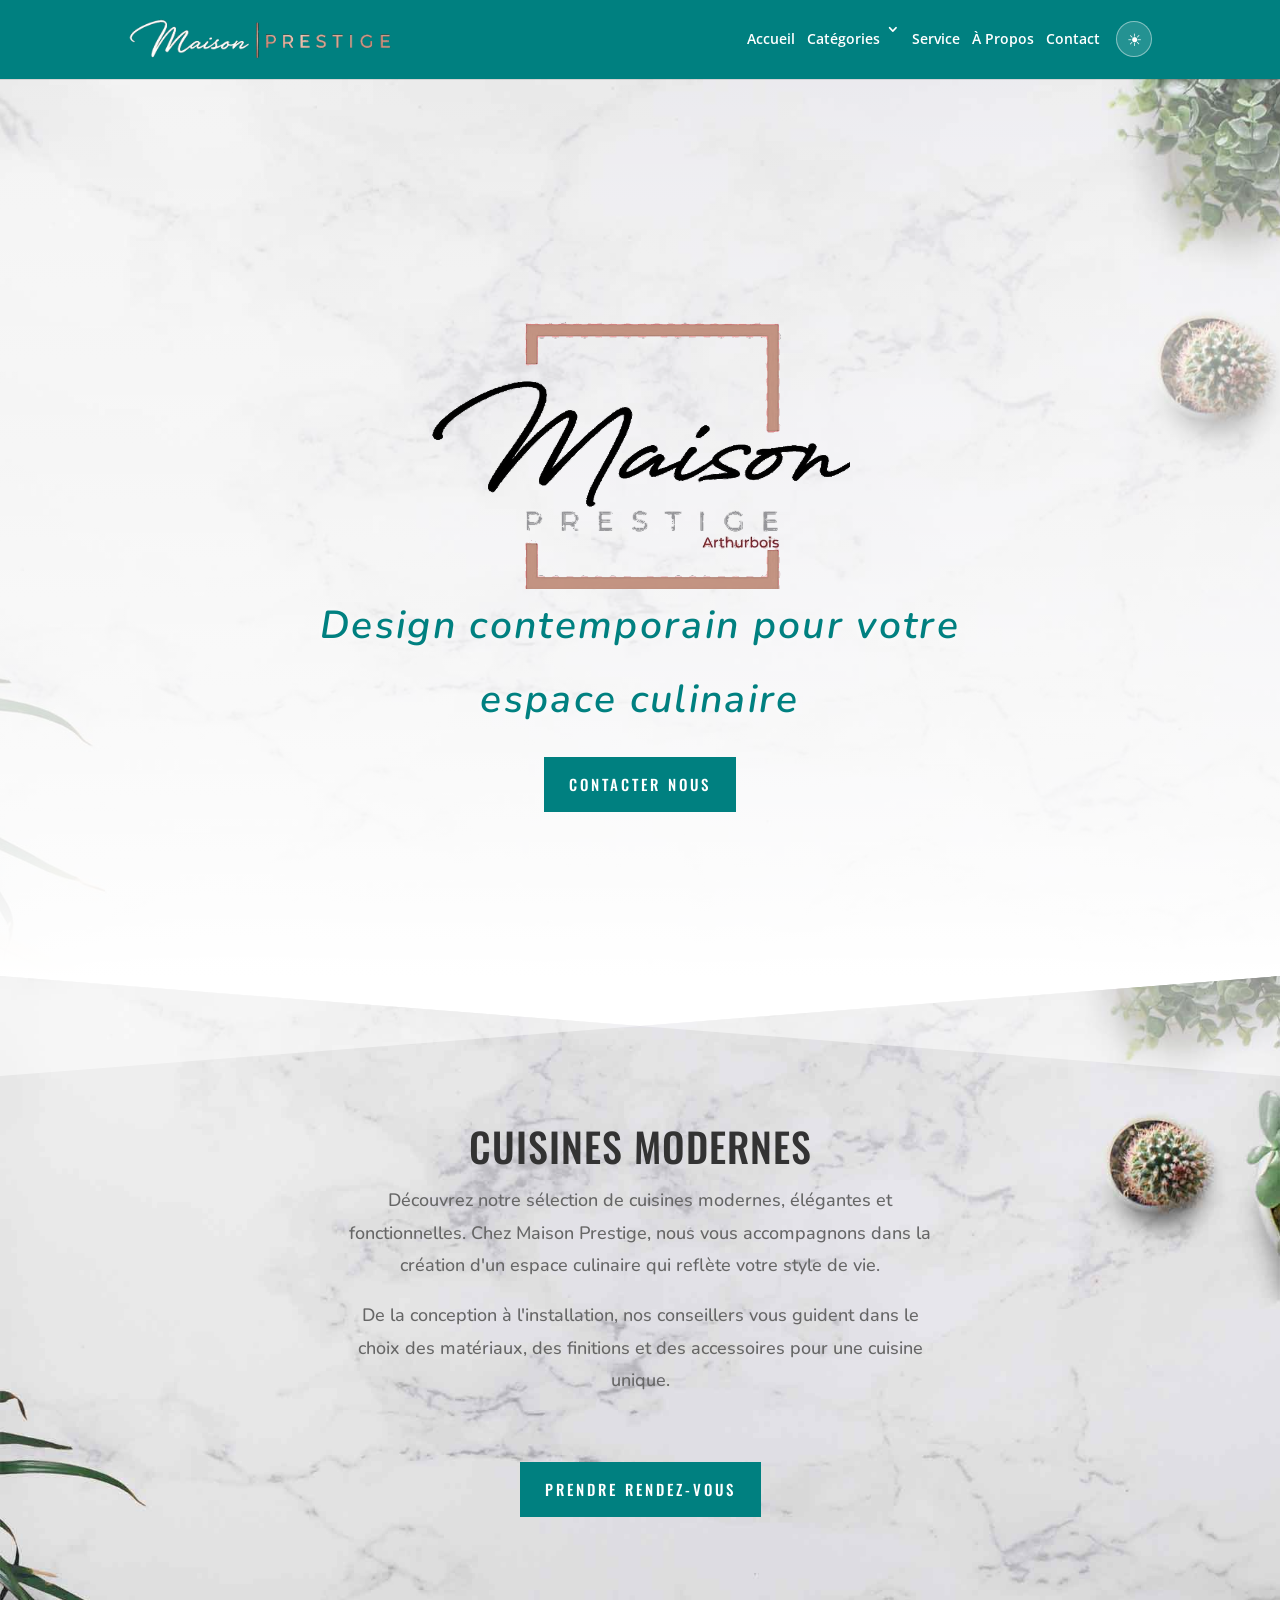
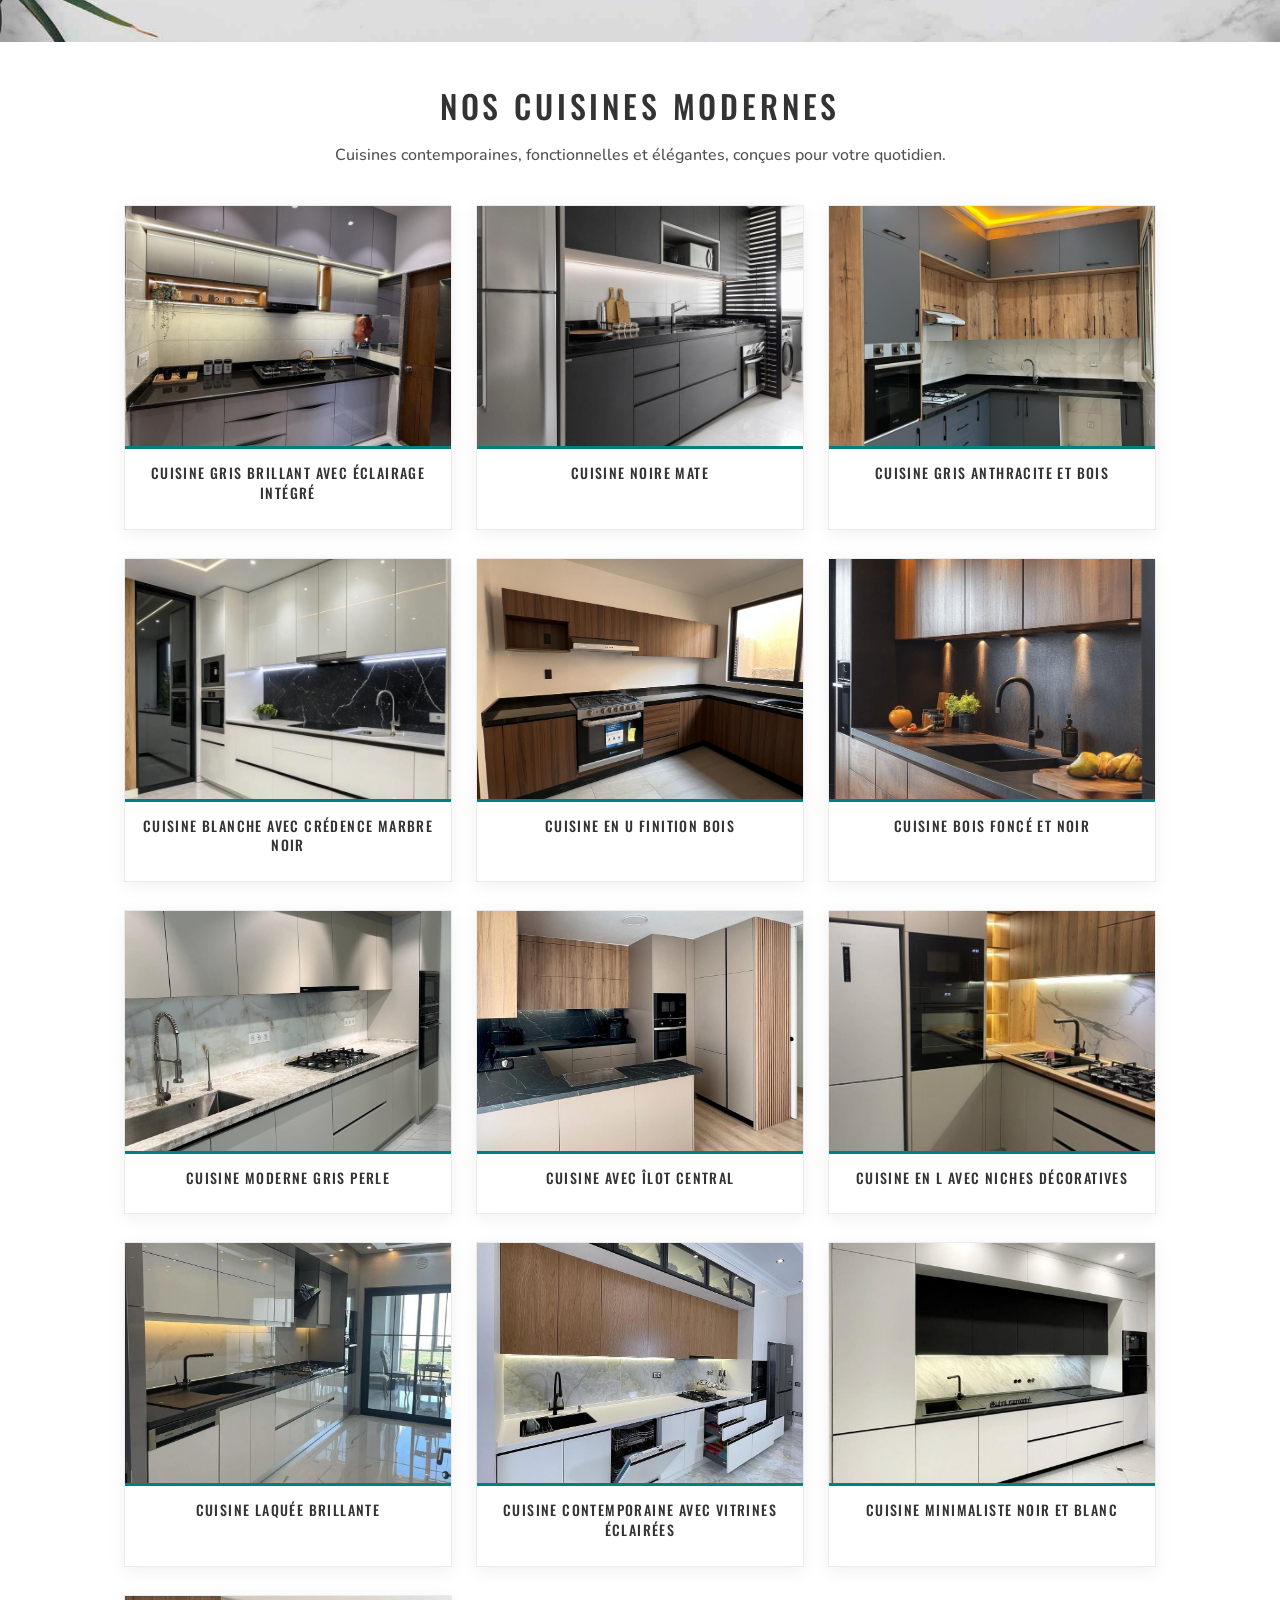
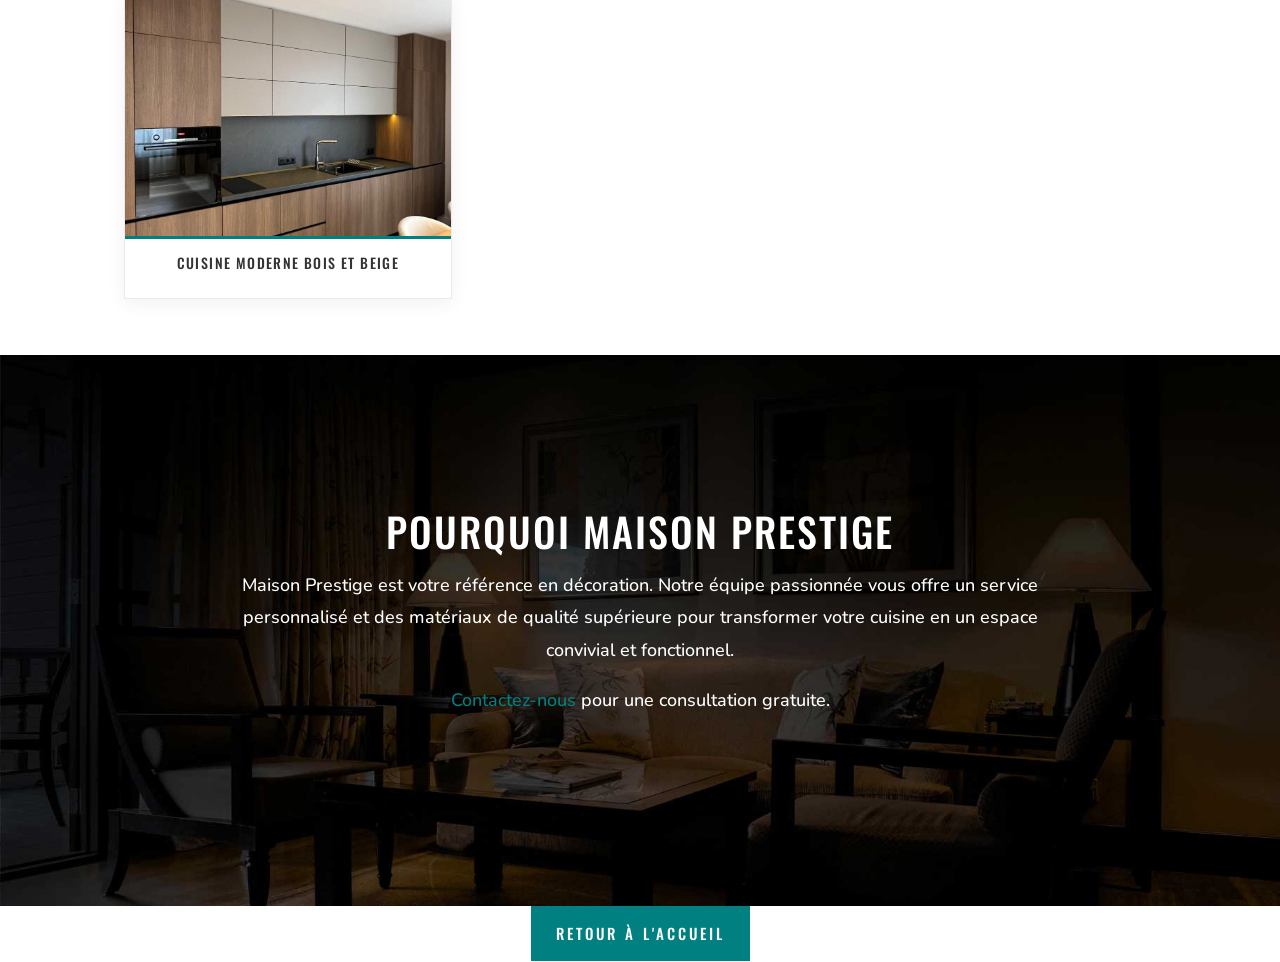
==== commit f22e5548: "ajout photo" ====
--- a/cuisines-modernes.html
+++ b/cuisines-modernes.html
@@ -356,6 +356,6 @@
 <style id="et-builder-module-design-deferred-9-cached-inline-styles">.et_pb_section_0.et_pb_section{background-color:#000000!important}.et_pb_fullwidth_header_0.et_pb_fullwidth_header .header-content h1,.et_pb_fullwidth_header_0.et_pb_fullwidth_header .header-content h2.et_pb_module_header,.et_pb_fullwidth_header_0.et_pb_fullwidth_header .header-content h3.et_pb_module_header,.et_pb_fullwidth_header_0.et_pb_fullwidth_header .header-content h4.et_pb_module_header,.et_pb_fullwidth_header_0.et_pb_fullwidth_header .header-content h5.et_pb_module_header,.et_pb_fullwidth_header_0.et_pb_fullwidth_header .header-content h6.et_pb_module_header{font-family:'Oswald',Helvetica,Arial,Lucida,sans-serif;text-transform:uppercase;font-size:80px;color:#515151!important;letter-spacing:0.05em;line-height:1.5em;text-align:center}.et_pb_fullwidth_header_0.et_pb_fullwidth_header .et_pb_header_content_wrapper{color:#008080!important}.et_pb_fullwidth_header_0.et_pb_fullwidth_header .et_pb_fullwidth_header_subhead{font-family:'Nunito',Helvetica,Arial,Lucida,sans-serif;font-weight:600;font-size:39px;color:#008080!important;line-height:1.9em}.et_pb_fullwidth_header.et_pb_fullwidth_header_0{background-image:linear-gradient(180deg,rgba(255,255,255,0.31) 0%,#ffffff 100%),url(images/accueil.jpg);background-color:#008080}.et_pb_fullwidth_header_0{padding-top:77px}body #page-container .et_pb_section .et_pb_fullwidth_header_0 .et_pb_button_one.et_pb_button{border-width:10px!important;border-color:#008080;border-radius:0px;letter-spacing:3px;font-size:15px;font-family:'Oswald',Helvetica,Arial,Lucida,sans-serif!important;text-transform:uppercase!important;background-color:#008080}body #page-container .et_pb_section .et_pb_fullwidth_header_0 .et_pb_button_one.et_pb_button:hover{border-color:#008080!important;border-radius:0px!important;letter-spacing:3px!important;padding-right:2em;padding-left:0.7em;background-image:initial;background-color:#008080}body #page-container .et_pb_section .et_pb_fullwidth_header_0 .et_pb_button_one.et_pb_button,body #page-container .et_pb_section .et_pb_fullwidth_header_0 .et_pb_button_one.et_pb_button:hover,body #page-container .et_pb_section .et_pb_button_0,body #page-container .et_pb_section .et_pb_button_0:hover,body #page-container .et_pb_section .et_pb_button_1,body #page-container .et_pb_section .et_pb_button_1:hover,body #page-container .et_pb_section .et_pb_button_3,body #page-container .et_pb_section .et_pb_button_3:hover,body #page-container .et_pb_section .et_pb_button_4,body #page-container .et_pb_section .et_pb_button_4:hover{padding:0.3em 1em!important}body #page-container .et_pb_section .et_pb_fullwidth_header_0 .et_pb_button_one.et_pb_button:before,body #page-container .et_pb_section .et_pb_fullwidth_header_0 .et_pb_button_one.et_pb_button:after,body #page-container .et_pb_section .et_pb_button_0:before,body #page-container .et_pb_section .et_pb_button_0:after,body #page-container .et_pb_section .et_pb_button_1:before,body #page-container .et_pb_section .et_pb_button_1:after,body #page-container .et_pb_section .et_pb_button_2:before,body #page-container .et_pb_section .et_pb_button_2:after,body #page-container .et_pb_section .et_pb_button_3:before,body #page-container .et_pb_section .et_pb_button_3:after,body #page-container .et_pb_section .et_pb_button_4:before,body #page-container .et_pb_section .et_pb_button_4:after{display:none!important}.et_pb_fullwidth_header_0 .et_pb_button_one.et_pb_button,.et_pb_button_0,.et_pb_button_1,.et_pb_button_2,.et_pb_button_3,.et_pb_button_4{transition:background-color 300ms ease 0ms,border 300ms ease 0ms,border-radius 300ms ease 0ms,letter-spacing 300ms ease 0ms}div.et_pb_section.et_pb_section_1{background-image:url(images/Fond_servicelows.jpg)!important}.et_pb_section_1.et_pb_section{padding-top:100px;padding-bottom:100px}.et_pb_section_1.section_has_divider.et_pb_top_divider .et_pb_top_inside_divider{background-image:url([data-uri]);background-size:100% 100px;top:0;height:100px;z-index:1;transform:scale(1,1)}.et_pb_text_0{line-height:1.8em;font-family:'Nunito',Helvetica,Arial,Lucida,sans-serif;font-size:18px;line-height:1.8em;max-width:600px}.et_pb_text_0 h2{font-family:'Oswald',Helvetica,Arial,Lucida,sans-serif;text-transform:uppercase;font-size:40px;letter-spacing:1px;line-height:1.5em;text-align:center}.et_pb_text_1,.et_pb_text_7{line-height:1.8em;font-family:'Nunito',Helvetica,Arial,Lucida,sans-serif;font-size:18px;line-height:1.8em;margin-top:-30px!important}.et_pb_text_1 h1{font-family:'Oswald',Helvetica,Arial,Lucida,sans-serif;font-size:16px;letter-spacing:2px}.et_pb_row_1.et_pb_row{padding-top:60px!important;padding-right:0px!important;padding-bottom:60px!important;padding-left:0px!important;padding-top:60px;padding-right:0px;padding-bottom:60px;padding-left:0px}.et_pb_blurb_0.et_pb_blurb .et_pb_module_header,.et_pb_blurb_0.et_pb_blurb .et_pb_module_header a,.et_pb_blurb_1.et_pb_blurb .et_pb_module_header,.et_pb_blurb_1.et_pb_blurb .et_pb_module_header a,.et_pb_blurb_2.et_pb_blurb .et_pb_module_header,.et_pb_blurb_2.et_pb_blurb .et_pb_module_header a{font-family:'Oswald',Helvetica,Arial,Lucida,sans-serif;text-transform:uppercase;font-size:20px;letter-spacing:1px;line-height:1.7em;text-align:center}.et_pb_blurb_0.et_pb_blurb p,.et_pb_blurb_1.et_pb_blurb p,.et_pb_blurb_2.et_pb_blurb p{line-height:1.8em}.et_pb_blurb_0.et_pb_blurb .et_pb_blurb_description,.et_pb_blurb_1.et_pb_blurb .et_pb_blurb_description,.et_pb_blurb_2.et_pb_blurb .et_pb_blurb_description,.et_pb_text_4 h1,.et_pb_text_5 h1{text-align:center}.et_pb_blurb_0.et_pb_blurb,.et_pb_blurb_1.et_pb_blurb,.et_pb_blurb_2.et_pb_blurb{font-family:'Nunito',Helvetica,Arial,Lucida,sans-serif;font-size:18px;line-height:1.8em}.et_pb_blurb_0 .et_pb_main_blurb_image .et_pb_image_wrap,.et_pb_blurb_1 .et_pb_main_blurb_image .et_pb_image_wrap,.et_pb_blurb_2 .et_pb_main_blurb_image .et_pb_image_wrap{width:280px}body #page-container .et_pb_section .et_pb_button_0,body #page-container .et_pb_section .et_pb_button_1,body #page-container .et_pb_section .et_pb_button_2,body #page-container .et_pb_section .et_pb_button_3,body #page-container .et_pb_section .et_pb_button_4{color:#ffffff!important;border-width:10px!important;border-color:#008080;border-radius:0px;letter-spacing:3px;font-size:15px;font-family:'Oswald',Helvetica,Arial,Lucida,sans-serif!important;text-transform:uppercase!important;background-color:#008080}body #page-container .et_pb_section .et_pb_button_0:hover,body #page-container .et_pb_section .et_pb_button_1:hover,body #page-container .et_pb_section .et_pb_button_2:hover,body #page-container .et_pb_section .et_pb_button_3:hover,body #page-container .et_pb_section .et_pb_button_4:hover{border-color:#008080!important;border-radius:0px!important;letter-spacing:3px!important;background-image:initial;background-color:#008080}.et_pb_button_0,.et_pb_button_0:after,.et_pb_button_1,.et_pb_button_1:after,.et_pb_button_2,.et_pb_button_2:after,.et_pb_button_3,.et_pb_button_3:after,.et_pb_button_4,.et_pb_button_4:after{transition:all 300ms ease 0ms}div.et_pb_section.et_pb_section_2{background-image:url(images/histoirelow-1.jpg)!important}.et_pb_section_2.et_pb_section{padding-top:120px;padding-right:0px;padding-bottom:60px;padding-left:0px;background-color:#1d140b!important}.et_pb_text_2 h2,.et_pb_text_6 h2{font-family:'Oswald',Helvetica,Arial,Lucida,sans-serif;text-transform:uppercase;font-size:40px;letter-spacing:2px;line-height:1.5em;text-align:center}.et_pb_text_2,.et_pb_text_6{max-width:600px}.et_pb_text_3.et_pb_text,.et_pb_text_7.et_pb_text{color:#ffffff!important}.et_pb_text_3{line-height:1.8em;font-family:'Nunito',Helvetica,Arial,Lucida,sans-serif;font-size:18px;line-height:1.8em;padding-bottom:104px!important;margin-top:-30px!important}.et_pb_text_3 h1,.et_pb_text_7 h1{font-family:'Oswald',Helvetica,Arial,Lucida,sans-serif;font-size:16px;letter-spacing:2px;line-height:1.7em}.et_pb_section_3.et_pb_section,.et_pb_section_6.et_pb_section,.et_pb_section_7.et_pb_section{padding-top:0px;padding-right:0px;padding-bottom:0px;padding-left:0px}.et_pb_row_4.et_pb_row,.et_pb_row_9.et_pb_row,.et_pb_row_10.et_pb_row{padding-top:0px!important;padding-right:0px!important;padding-bottom:0px!important;padding-left:0px!important;padding-top:0px;padding-right:0px;padding-bottom:0px;padding-left:0px}.et_pb_text_4,.et_pb_text_5{line-height:1.8em;font-family:'Nunito',Helvetica,Arial,Lucida,sans-serif;font-size:18px;line-height:1.8em}.et_pb_text_4 h3,.et_pb_text_5 h3{font-family:'Oswald',Helvetica,Arial,Lucida,sans-serif;text-transform:uppercase;font-size:42px;letter-spacing:2px;line-height:1.5em}.et_pb_button_1_wrapper{margin-top:60px!important}div.et_pb_section.et_pb_section_4{background-image:url(images/pourquoi.lowjpg.jpg)!important}.et_pb_section_4.et_pb_section{padding-top:10%;padding-right:0px;padding-bottom:10%;padding-left:0px;background-color:#e2d4c0!important}.et_pb_button_2_wrapper,.et_pb_button_3_wrapper,.et_pb_button_4_wrapper{margin-top:20px!important}body #page-container .et_pb_section .et_pb_button_2,body #page-container .et_pb_section .et_pb_button_2:hover{padding-right:1em!important;padding-left:1em!important}div.et_pb_section.et_pb_section_5{background-image:url(images/qualiteslow-1.jpg)!important}.et_pb_section_5.et_pb_section{padding-top:10%;padding-right:0px;padding-bottom:10%;padding-left:0px;background-color:#1d2528!important}.et_pb_row_6.et_pb_row,.et_pb_row_7.et_pb_row,.et_pb_row_8.et_pb_row{padding-right:20%!important;padding-right:20%}.et_pb_text_6 h1{text-transform:uppercase;text-align:center}.et_pb_blurb_3.et_pb_blurb .et_pb_module_header,.et_pb_blurb_3.et_pb_blurb .et_pb_module_header a,.et_pb_blurb_4.et_pb_blurb .et_pb_module_header,.et_pb_blurb_4.et_pb_blurb .et_pb_module_header a,.et_pb_blurb_5.et_pb_blurb .et_pb_module_header,.et_pb_blurb_5.et_pb_blurb .et_pb_module_header a{font-family:'Oswald',Helvetica,Arial,Lucida,sans-serif;text-transform:uppercase;font-size:16px;color:#707070!important;letter-spacing:2px;line-height:1.7em;text-align:center}.et_pb_blurb_3.et_pb_blurb,.et_pb_blurb_4.et_pb_blurb,.et_pb_blurb_5.et_pb_blurb{padding-top:0px!important;padding-right:0px!important;padding-bottom:0px!important;padding-left:0px!important;margin-top:0px!important;margin-right:0px!important;margin-bottom:0px!important;margin-left:0px!important}.et_pb_image_0,.et_pb_image_1,.et_pb_image_2{width:100%;max-width:100%!important;text-align:left;margin-left:0}.et_pb_image_0 .et_pb_image_wrap,.et_pb_image_0 img,.et_pb_image_1 .et_pb_image_wrap,.et_pb_image_1 img,.et_pb_image_2 .et_pb_image_wrap,.et_pb_image_2 img{width:100%}.et_pb_text_8,.et_pb_text_15{font-family:'Oswald',Helvetica,Arial,Lucida,sans-serif;margin-bottom:4%!important}.et_pb_text_8 h2,.et_pb_text_15 h2{font-family:'Oswald',Helvetica,Arial,Lucida,sans-serif;text-transform:uppercase;font-size:40px;letter-spacing:2px;line-height:1.5em;text-align:left}.et_pb_text_9,.et_pb_text_10,.et_pb_text_11,.et_pb_text_12,.et_pb_text_13,.et_pb_text_14,.et_pb_text_16,.et_pb_text_17,.et_pb_text_18,.et_pb_text_19,.et_pb_text_20{line-height:1.5em;font-family:'Nunito',Helvetica,Arial,Lucida,sans-serif;font-size:16px;line-height:1.5em;margin-bottom:6%!important}.et_pb_text_9 h1,.et_pb_text_10 h1,.et_pb_text_11 h1,.et_pb_text_12 h1,.et_pb_text_13 h1,.et_pb_text_14 h1,.et_pb_text_16 h1,.et_pb_text_17 h1,.et_pb_text_18 h1,.et_pb_text_20 h1{font-family:'Oswald',Helvetica,Arial,Lucida,sans-serif;text-transform:uppercase;font-size:16px;color:#4f4f4f!important;letter-spacing:2px;line-height:1.7em}.et_pb_text_9 h4,.et_pb_text_10 h4,.et_pb_text_11 h4,.et_pb_text_12 h4,.et_pb_text_13 h4,.et_pb_text_14 h4,.et_pb_text_16 h4,.et_pb_text_17 h4,.et_pb_text_18 h4,.et_pb_text_20 h4{font-family:'Oswald',Helvetica,Arial,Lucida,sans-serif;text-transform:uppercase;font-size:16px;color:#878787!important;letter-spacing:1px;line-height:1.5em}.et_pb_text_19.et_pb_text{color:#008080!important}.et_pb_text_19 h1{font-family:'Oswald',Helvetica,Arial,Lucida,sans-serif;text-transform:uppercase;font-size:16px;color:#DCA57D!important;letter-spacing:2px;line-height:1.7em}.et_pb_text_19 h4{font-family:'Oswald',Helvetica,Arial,Lucida,sans-serif;text-transform:uppercase;font-size:16px;color:#DCA57D!important;letter-spacing:1px;line-height:1.5em}.et_pb_section_8.et_pb_section{padding-top:7px;padding-bottom:0px;background-color:#ffffff!important}.et_pb_row_11.et_pb_row{padding-top:0px!important;padding-bottom:0px!important;padding-top:0px;padding-bottom:0px}.et_pb_row_11,body #page-container .et-db #et-boc .et-l .et_pb_row_11.et_pb_row,body.et_pb_pagebuilder_layout.single #page-container #et-boc .et-l .et_pb_row_11.et_pb_row,body.et_pb_pagebuilder_layout.single.et_full_width_page #page-container #et-boc .et-l .et_pb_row_11.et_pb_row{max-width:266px}.et_pb_blurb_6.et_pb_blurb .et_pb_module_header,.et_pb_blurb_6.et_pb_blurb .et_pb_module_header a{font-size:16px;line-height:1.1em}.et_pb_blurb_6.et_pb_blurb{font-weight:700;padding-bottom:0px!important;margin-bottom:0px!important}.et_pb_blurb_6 .et_pb_main_blurb_image .et_pb_image_wrap{width:100px}.et_pb_blurb_6 .et_pb_blurb_content{max-width:294px}.et_pb_column_6{padding-top:100px;padding-right:10%;padding-bottom:100px;padding-left:10%}.et_pb_column_7{background-image:url(images/service_a_domicilelow.jpg)}.et_pb_column_18{background-color:rgba(0,0,0,0.6);padding-top:100px;padding-right:10%;padding-bottom:100px;padding-left:10%}.et_pb_column_19{background-color:#000000;padding-top:100px;padding-right:10%;padding-bottom:100px;padding-left:10%}.et_pb_row_0.et_pb_row{padding-top:40px!important;padding-right:0px!important;padding-bottom:40px!important;padding-left:0px!important;margin-left:auto!important;margin-right:auto!important;padding-top:40px;padding-right:0px;padding-bottom:40px;padding-left:0px}.et_pb_text_0.et_pb_module,.et_pb_text_1.et_pb_module,.et_pb_text_2.et_pb_module,.et_pb_text_3.et_pb_module,.et_pb_text_6.et_pb_module,.et_pb_text_7.et_pb_module{margin-left:auto!important;margin-right:auto!important}.et_pb_text_4.et_pb_module,.et_pb_text_5.et_pb_module{margin-left:0px!important;margin-right:auto!important}@media only screen and (min-width:981px){.et_pb_text_1,.et_pb_text_4,.et_pb_text_5,.et_pb_text_7{max-width:600px}.et_pb_text_3{max-width:800px}.et_pb_row_4,body #page-container .et-db #et-boc .et-l .et_pb_row_4.et_pb_row,body.et_pb_pagebuilder_layout.single #page-container #et-boc .et-l .et_pb_row_4.et_pb_row,body.et_pb_pagebuilder_layout.single.et_full_width_page #page-container #et-boc .et-l .et_pb_row_4.et_pb_row,.et_pb_row_9,body #page-container .et-db #et-boc .et-l .et_pb_row_9.et_pb_row,body.et_pb_pagebuilder_layout.single #page-container #et-boc .et-l .et_pb_row_9.et_pb_row,body.et_pb_pagebuilder_layout.single.et_full_width_page #page-container #et-boc .et-l .et_pb_row_9.et_pb_row,.et_pb_row_10,body #page-container .et-db #et-boc .et-l .et_pb_row_10.et_pb_row,body.et_pb_pagebuilder_layout.single #page-container #et-boc .et-l .et_pb_row_10.et_pb_row,body.et_pb_pagebuilder_layout.single.et_full_width_page #page-container #et-boc .et-l .et_pb_row_10.et_pb_row{width:100%;max-width:100%}.et_pb_row_5,body #page-container .et-db #et-boc .et-l .et_pb_row_5.et_pb_row,body.et_pb_pagebuilder_layout.single #page-container #et-boc .et-l .et_pb_row_5.et_pb_row,body.et_pb_pagebuilder_layout.single.et_full_width_page #page-container #et-boc .et-l .et_pb_row_5.et_pb_row{width:89%;max-width:89%}}@media only screen and (max-width:980px){.et_pb_fullwidth_header_0.et_pb_fullwidth_header .header-content h1,.et_pb_fullwidth_header_0.et_pb_fullwidth_header .header-content h2.et_pb_module_header,.et_pb_fullwidth_header_0.et_pb_fullwidth_header .header-content h3.et_pb_module_header,.et_pb_fullwidth_header_0.et_pb_fullwidth_header .header-content h4.et_pb_module_header,.et_pb_fullwidth_header_0.et_pb_fullwidth_header .header-content h5.et_pb_module_header,.et_pb_fullwidth_header_0.et_pb_fullwidth_header .header-content h6.et_pb_module_header{font-size:60px}.et_pb_row_4,body #page-container .et-db #et-boc .et-l .et_pb_row_4.et_pb_row,body.et_pb_pagebuilder_layout.single #page-container #et-boc .et-l .et_pb_row_4.et_pb_row,body.et_pb_pagebuilder_layout.single.et_full_width_page #page-container #et-boc .et-l .et_pb_row_4.et_pb_row,.et_pb_row_9,body #page-container .et-db #et-boc .et-l .et_pb_row_9.et_pb_row,body.et_pb_pagebuilder_layout.single #page-container #et-boc .et-l .et_pb_row_9.et_pb_row,body.et_pb_pagebuilder_layout.single.et_full_width_page #page-container #et-boc .et-l .et_pb_row_9.et_pb_row,.et_pb_row_10,body #page-container .et-db #et-boc .et-l .et_pb_row_10.et_pb_row,body.et_pb_pagebuilder_layout.single #page-container #et-boc .et-l .et_pb_row_10.et_pb_row,body.et_pb_pagebuilder_layout.single.et_full_width_page #page-container #et-boc .et-l .et_pb_row_10.et_pb_row{width:100%;max-width:100%}.et_pb_row_5,body #page-container .et-db #et-boc .et-l .et_pb_row_5.et_pb_row,body.et_pb_pagebuilder_layout.single #page-container #et-boc .et-l .et_pb_row_5.et_pb_row,body.et_pb_pagebuilder_layout.single.et_full_width_page #page-container #et-boc .et-l .et_pb_row_5.et_pb_row{width:80%;max-width:80%}.et_pb_row_6.et_pb_row,.et_pb_row_7.et_pb_row,.et_pb_row_8.et_pb_row{padding-right:0px!important;padding-right:0px!important}.et_pb_image_0,.et_pb_image_1,.et_pb_image_2{text-align:center;margin-left:auto;margin-right:auto}}@media only screen and (max-width:767px){.et_pb_fullwidth_header_0.et_pb_fullwidth_header .header-content h1,.et_pb_fullwidth_header_0.et_pb_fullwidth_header .header-content h2.et_pb_module_header,.et_pb_fullwidth_header_0.et_pb_fullwidth_header .header-content h3.et_pb_module_header,.et_pb_fullwidth_header_0.et_pb_fullwidth_header .header-content h4.et_pb_module_header,.et_pb_fullwidth_header_0.et_pb_fullwidth_header .header-content h5.et_pb_module_header,.et_pb_fullwidth_header_0.et_pb_fullwidth_header .header-content h6.et_pb_module_header{font-size:40px}.et_pb_row_6.et_pb_row,.et_pb_row_7.et_pb_row,.et_pb_row_8.et_pb_row{padding-right:0px!important;padding-right:0px!important}}</style>
 
 <style>.et_pb_fullwidth_header.et_pb_fullwidth_header_0{background-image:linear-gradient(180deg,rgba(255,255,255,0.31) 0%,#ffffff 100%),url(images/Fond_servicelows.jpg)!important;}</style>
-<link rel="stylesheet" href="css/maison-chic-overrides.css?v=8">
+<link rel="stylesheet" href="css/maison-chic-overrides.css?v=9">
 <script src="js/theme-toggle.js"></script>
 </body></html>
--- a/css/maison-chic-overrides.css
+++ b/css/maison-chic-overrides.css
@@ -86,10 +86,20 @@
     display: flex !important;
     align-items: center !important;
     align-self: center !important;
+    margin-left: auto !important;
+    padding-left: clamp(28px, 4vw, 72px) !important;
     padding-top: 0 !important;
     padding-bottom: 0 !important;
     height: auto !important;
     gap: 12px !important;
+  }
+
+  #main-header #top-menu > li {
+    padding-right: 12px !important;
+  }
+
+  #main-header #top-menu > li:last-child {
+    padding-right: 0 !important;
   }
 
   .et_header_style_left #main-header #et-top-navigation nav > ul > li > a {
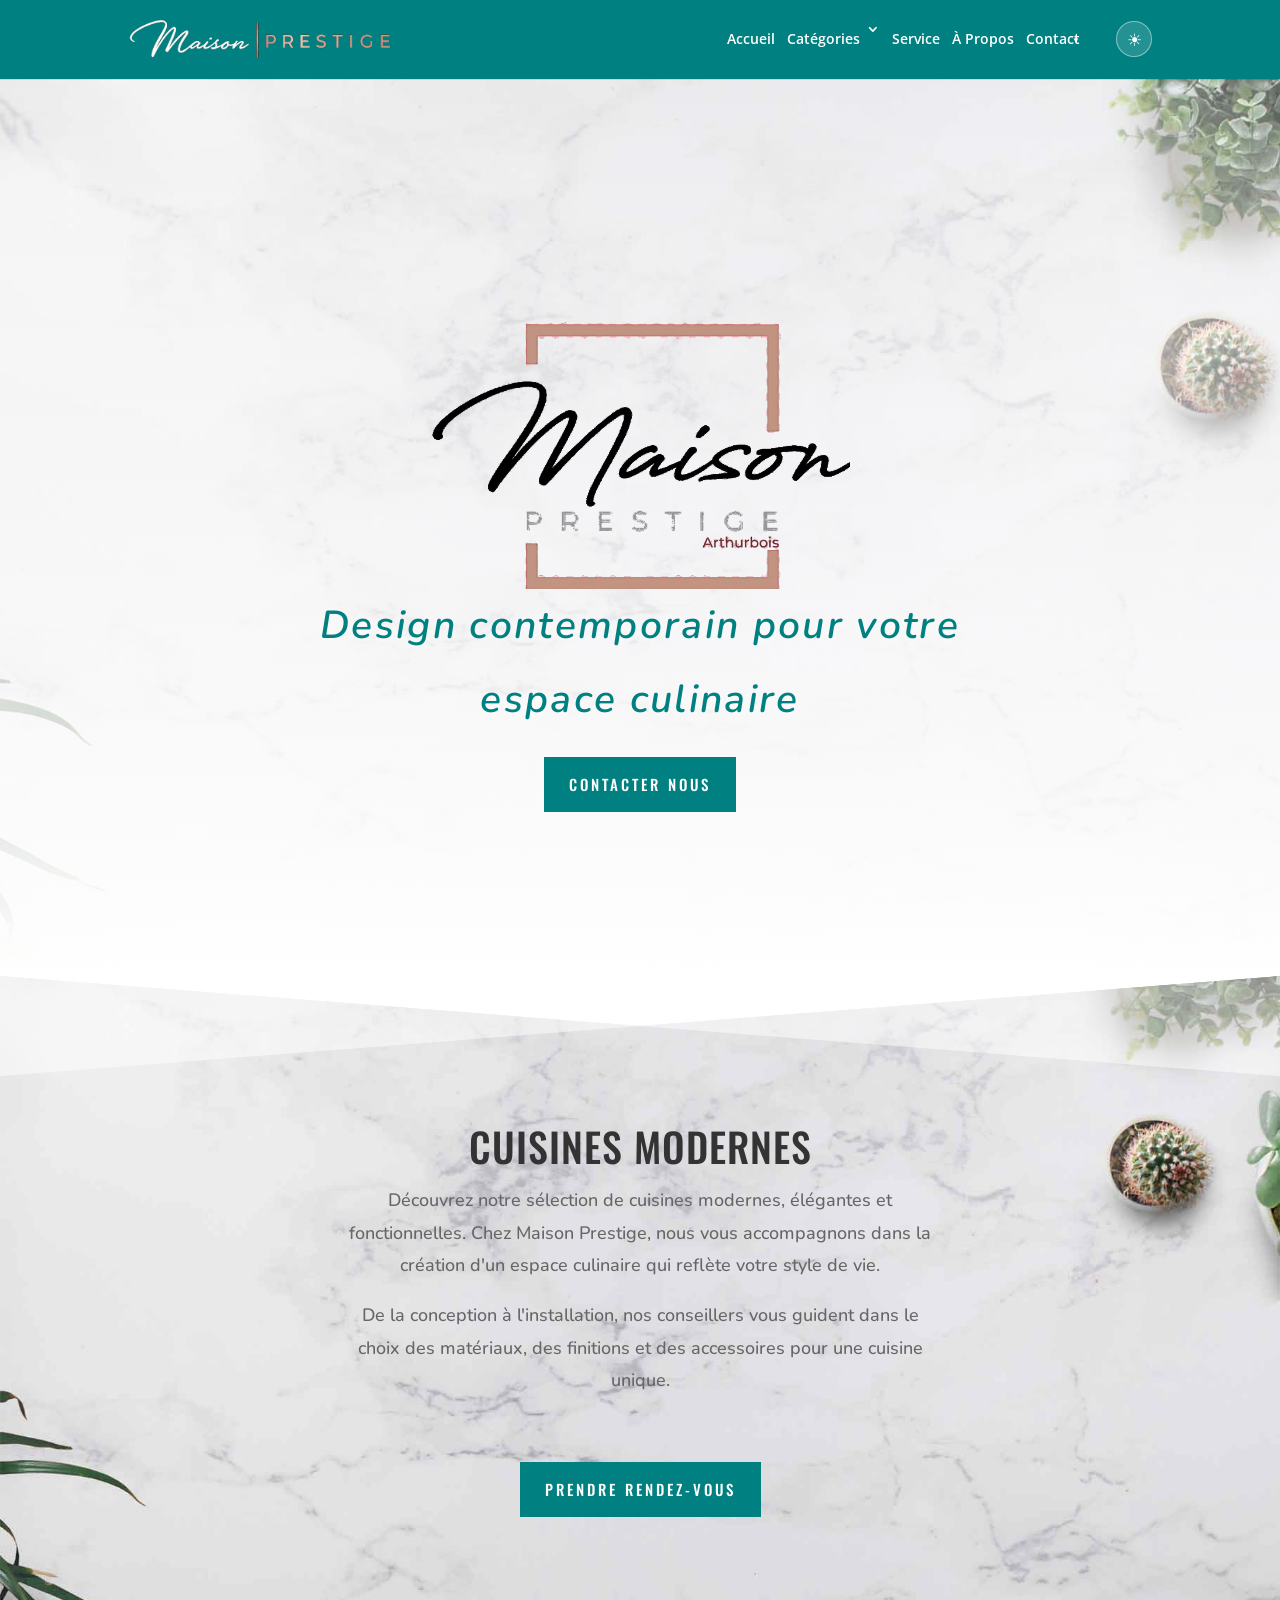
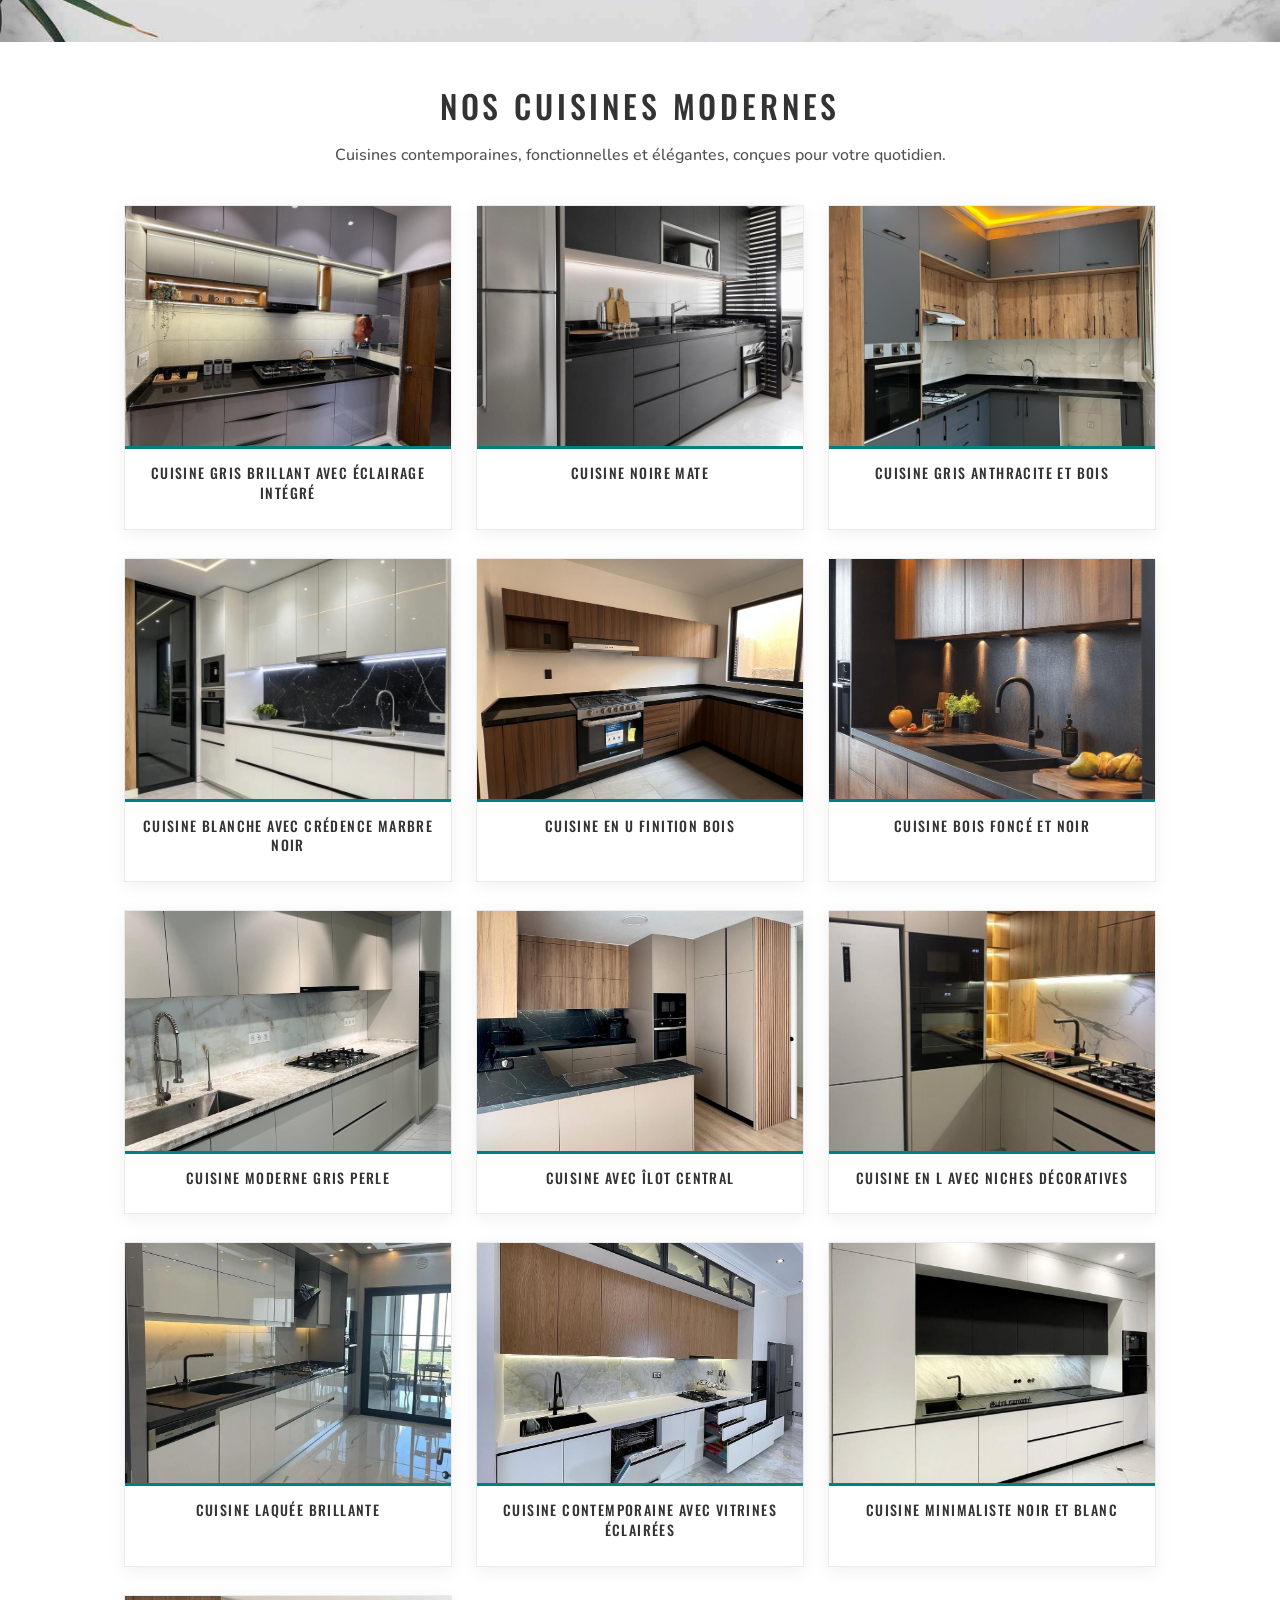
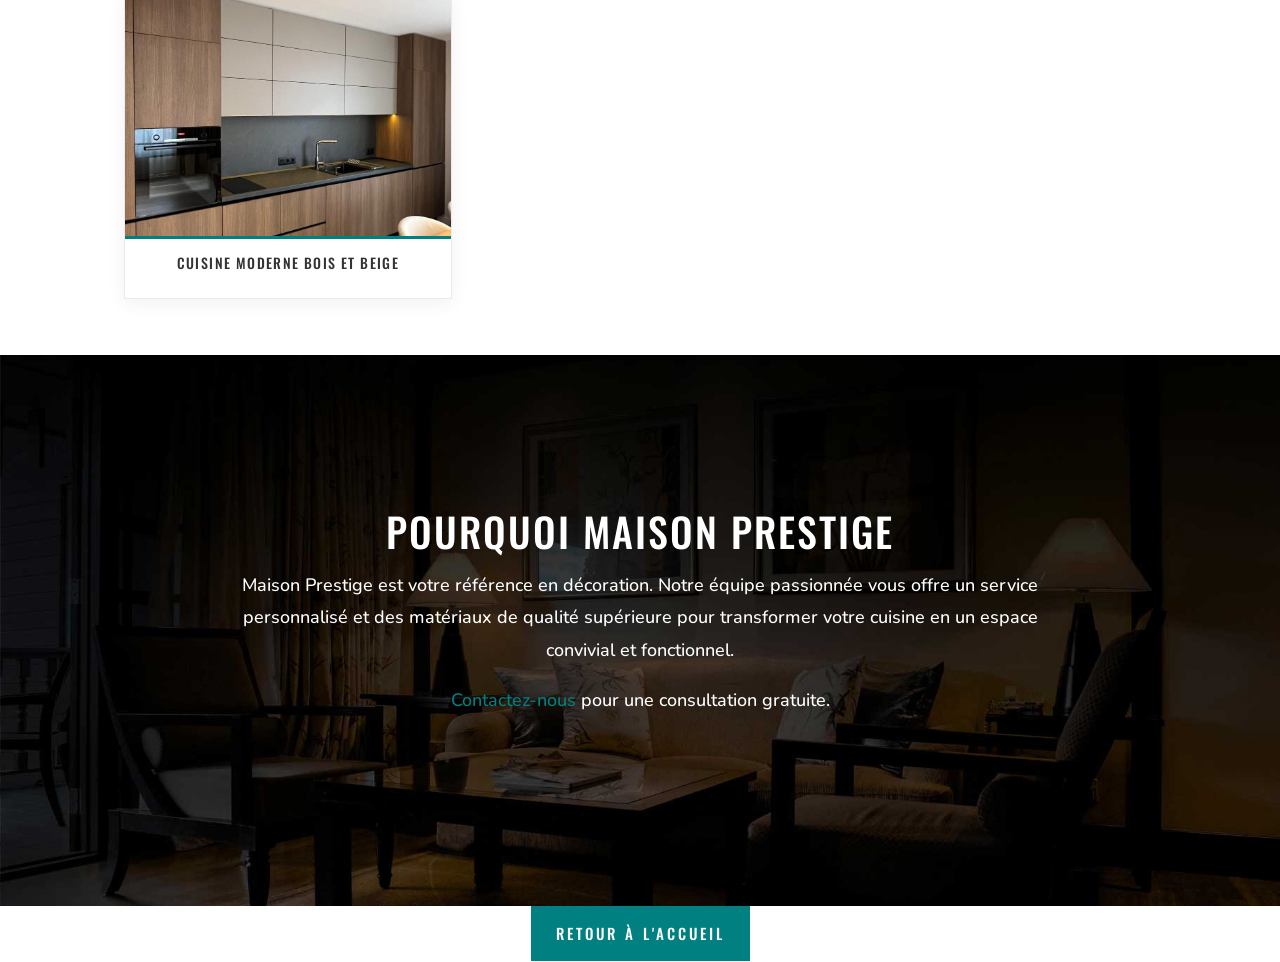
==== commit eef7e4f7: "Votre message de commit" ====
--- a/cuisines-modernes.html
+++ b/cuisines-modernes.html
@@ -358,4 +358,5 @@
 <style>.et_pb_fullwidth_header.et_pb_fullwidth_header_0{background-image:linear-gradient(180deg,rgba(255,255,255,0.31) 0%,#ffffff 100%),url(images/Fond_servicelows.jpg)!important;}</style>
 <link rel="stylesheet" href="css/maison-chic-overrides.css?v=9">
 <script src="js/theme-toggle.js"></script>
+<script src="js/translate.js"></script>
 </body></html>
--- a/css/maison-chic-custom.css
+++ b/css/maison-chic-custom.css
@@ -589,3 +589,241 @@
     grid-template-columns: 1fr;
   }
 }
+
+/* Grille de catégories */
+.mc-categories-grid {
+  display: grid;
+  grid-template-columns: repeat(4, 1fr);
+  gap: 32px 24px;
+  max-width: 1200px;
+  margin: 40px auto;
+  padding: 0 20px;
+}
+
+.mc-category-card {
+  display: flex;
+  flex-direction: column;
+  align-items: center;
+  text-decoration: none;
+  background: transparent;
+  border: none;
+  box-shadow: none;
+  transition: transform 0.3s ease;
+  padding: 10px;
+  text-align: center;
+}
+
+.mc-category-card:hover {
+  transform: translateY(-5px);
+}
+
+.mc-category-card__media {
+  position: relative;
+  overflow: hidden;
+  width: 210px;
+  height: 210px;
+  border-radius: 50%;
+  background: #f0f0f0;
+  border: 4px solid var(--mc-red);
+  box-shadow: 0 8px 24px rgba(0, 0, 0, 0.08);
+  transition: border-color 0.3s ease, box-shadow 0.3s ease, transform 0.3s ease;
+  margin: 0 auto 16px;
+}
+
+.mc-category-card__media img {
+  width: 100%;
+  height: 100%;
+  object-fit: cover;
+  transition: transform 0.5s ease;
+}
+
+.mc-category-card:hover .mc-category-card__media {
+  border-color: var(--mc-red-light);
+  box-shadow: 0 12px 32px rgba(0, 0, 0, 0.16);
+}
+
+.mc-category-card:hover .mc-category-card__media img {
+  transform: scale(1.08);
+}
+
+.mc-category-card__content {
+  padding: 0;
+  text-align: center;
+}
+
+.mc-category-card__content h3 {
+  font-family: 'Oswald', Helvetica, Arial, sans-serif;
+  font-size: 19px;
+  font-weight: 500;
+  text-transform: uppercase;
+  color: var(--mc-gray);
+  margin: 0 0 8px;
+  letter-spacing: 0.05em;
+  transition: color 0.3s ease;
+}
+
+.mc-category-card:hover .mc-category-card__content h3 {
+  color: var(--mc-red);
+}
+
+.mc-category-card__content span {
+  font-family: 'Nunito', Helvetica, Arial, sans-serif;
+  font-size: 13px;
+  color: #777;
+  font-weight: bold;
+  text-transform: uppercase;
+  letter-spacing: 0.1em;
+  transition: color 0.2s ease;
+}
+
+.mc-category-card:hover .mc-category-card__content span {
+  color: var(--mc-red-light);
+}
+
+/* Responsive */
+@media (max-width: 980px) {
+  .mc-categories-grid {
+    grid-template-columns: repeat(2, 1fr);
+    gap: 36px 20px;
+  }
+  .mc-category-card__media {
+    width: 180px;
+    height: 180px;
+  }
+}
+
+@media (max-width: 600px) {
+  .mc-categories-grid {
+    grid-template-columns: 1fr;
+    gap: 28px;
+    padding: 0 16px;
+  }
+  .mc-category-card__media {
+    width: 200px;
+    height: 200px;
+  }
+}
+
+/* Mode sombre */
+html.mc-theme-dark .mc-category-card__content h3 {
+  color: #f2f2f2 !important;
+}
+
+html.mc-theme-dark .mc-category-card:hover .mc-category-card__content h3 {
+  color: var(--mc-red-light) !important;
+}
+
+html.mc-theme-dark .mc-category-card__content span {
+  color: #aaa !important;
+}
+
+/* Google Translate styling */
+.mc-translate-container {
+  display: inline-flex;
+  align-items: center;
+  margin-right: 8px;
+  position: relative;
+  z-index: 1000000;
+  align-self: center;
+}
+
+#google_translate_element {
+  height: 36px;
+  display: flex;
+  align-items: center;
+}
+
+/* Hide Google branding logo and text */
+.goog-logo-link, 
+.goog-te-gadget span,
+.goog-te-gadget div {
+  display: none !important;
+}
+
+.goog-te-gadget {
+  color: transparent !important;
+  font-size: 0 !important;
+  margin: 0 !important;
+  padding: 0 !important;
+}
+
+/* Style the select box */
+.goog-te-combo {
+  background: rgba(255, 255, 255, 0.15) !important;
+  border: 1px solid rgba(255, 255, 255, 0.4) !important;
+  color: #fff !important;
+  font-family: 'Nunito', Helvetica, Arial, sans-serif !important;
+  font-size: 13px !important;
+  font-weight: 600 !important;
+  padding: 5px 24px 5px 12px !important;
+  border-radius: 20px !important;
+  outline: none !important;
+  cursor: pointer !important;
+  transition: background 0.2s ease, border-color 0.2s ease !important;
+  height: 32px !important;
+  line-height: 1 !important;
+  -webkit-appearance: none !important;
+  -moz-appearance: none !important;
+  appearance: none !important;
+}
+
+.goog-te-combo:hover {
+  background: rgba(255, 255, 255, 0.25) !important;
+  border-color: rgba(255, 255, 255, 0.7) !important;
+}
+
+/* Add custom arrow chevron to container */
+.mc-translate-container::after {
+  content: '▼';
+  font-size: 8px;
+  color: #fff;
+  position: absolute;
+  right: 12px;
+  pointer-events: none;
+}
+
+/* Specific styling for the select options to make them readable */
+.goog-te-combo option {
+  background: #fff !important;
+  color: #333 !important;
+  font-family: 'Nunito', Helvetica, Arial, sans-serif !important;
+  font-size: 14px !important;
+}
+
+/* Hide Google top bar/frame */
+body {
+  top: 0 !important;
+}
+
+.goog-te-banner-frame,
+#goog-gt-tt,
+.goog-te-balloon-frame,
+.goog-te-banner {
+  display: none !important;
+}
+
+.goog-text-highlight {
+  background: transparent !important;
+  box-shadow: none !important;
+}
+
+/* Dark mode select options adjustments */
+html.mc-theme-dark .goog-te-combo option {
+  background: #242424 !important;
+  color: #f2f2f2 !important;
+}
+
+/* Mobile responsive alignment */
+@media (max-width: 980px) {
+  .mc-translate-container {
+    margin-right: 4px;
+  }
+  .goog-te-combo {
+    height: 30px !important;
+    font-size: 12px !important;
+    padding: 4px 22px 4px 10px !important;
+  }
+  .mc-translate-container::after {
+    right: 8px;
+  }
+}
